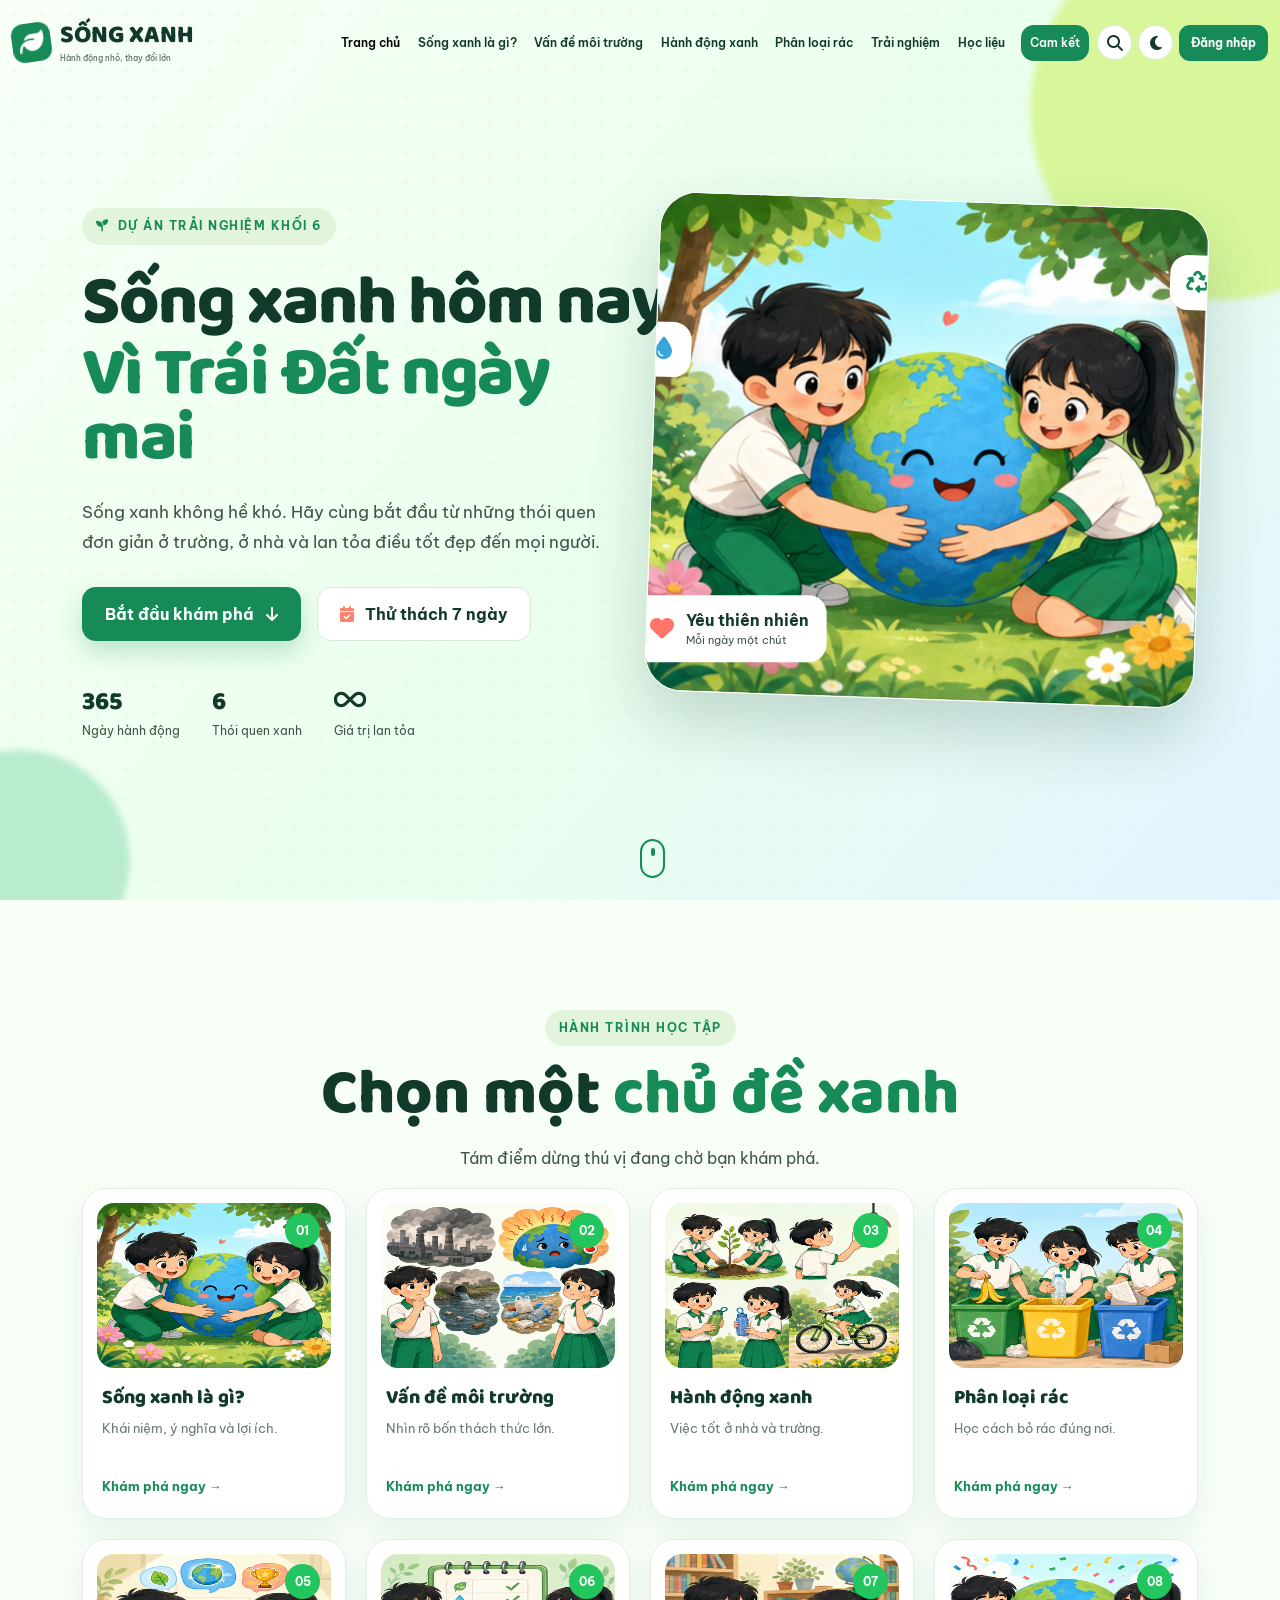
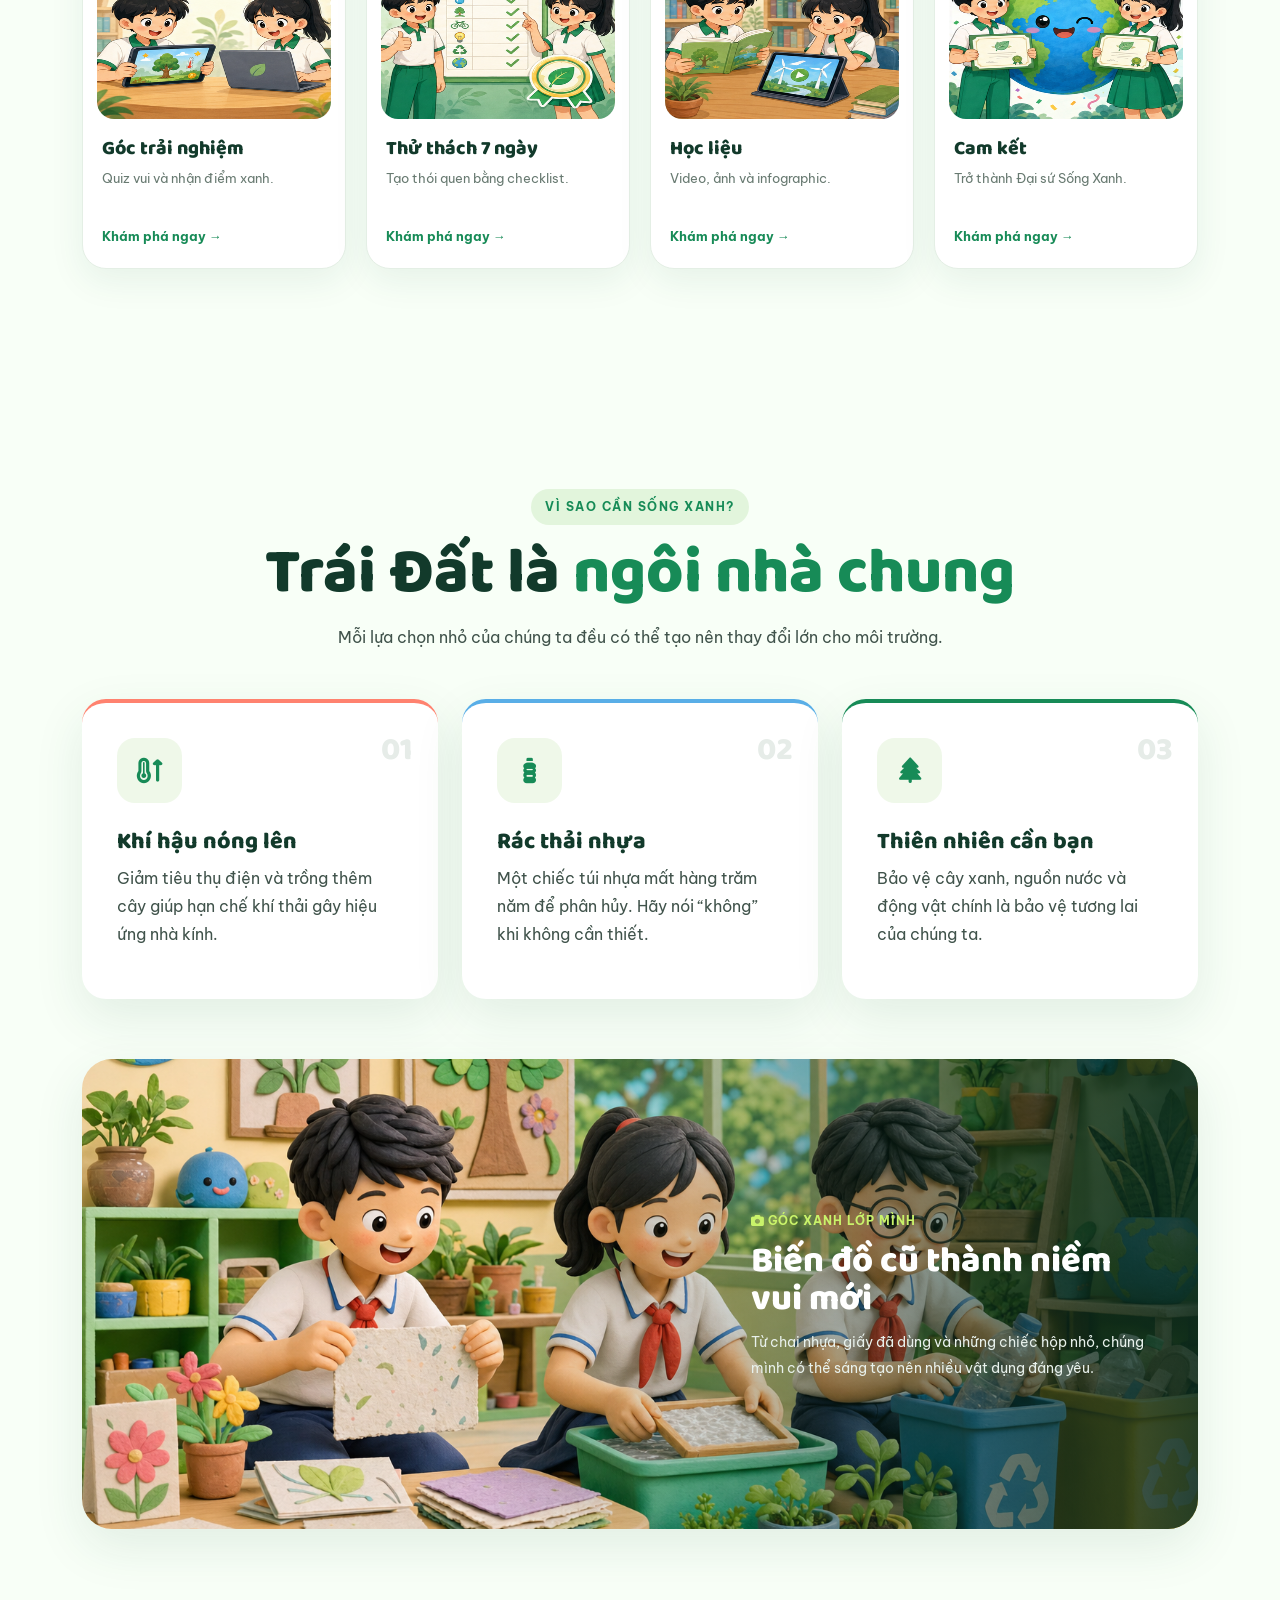
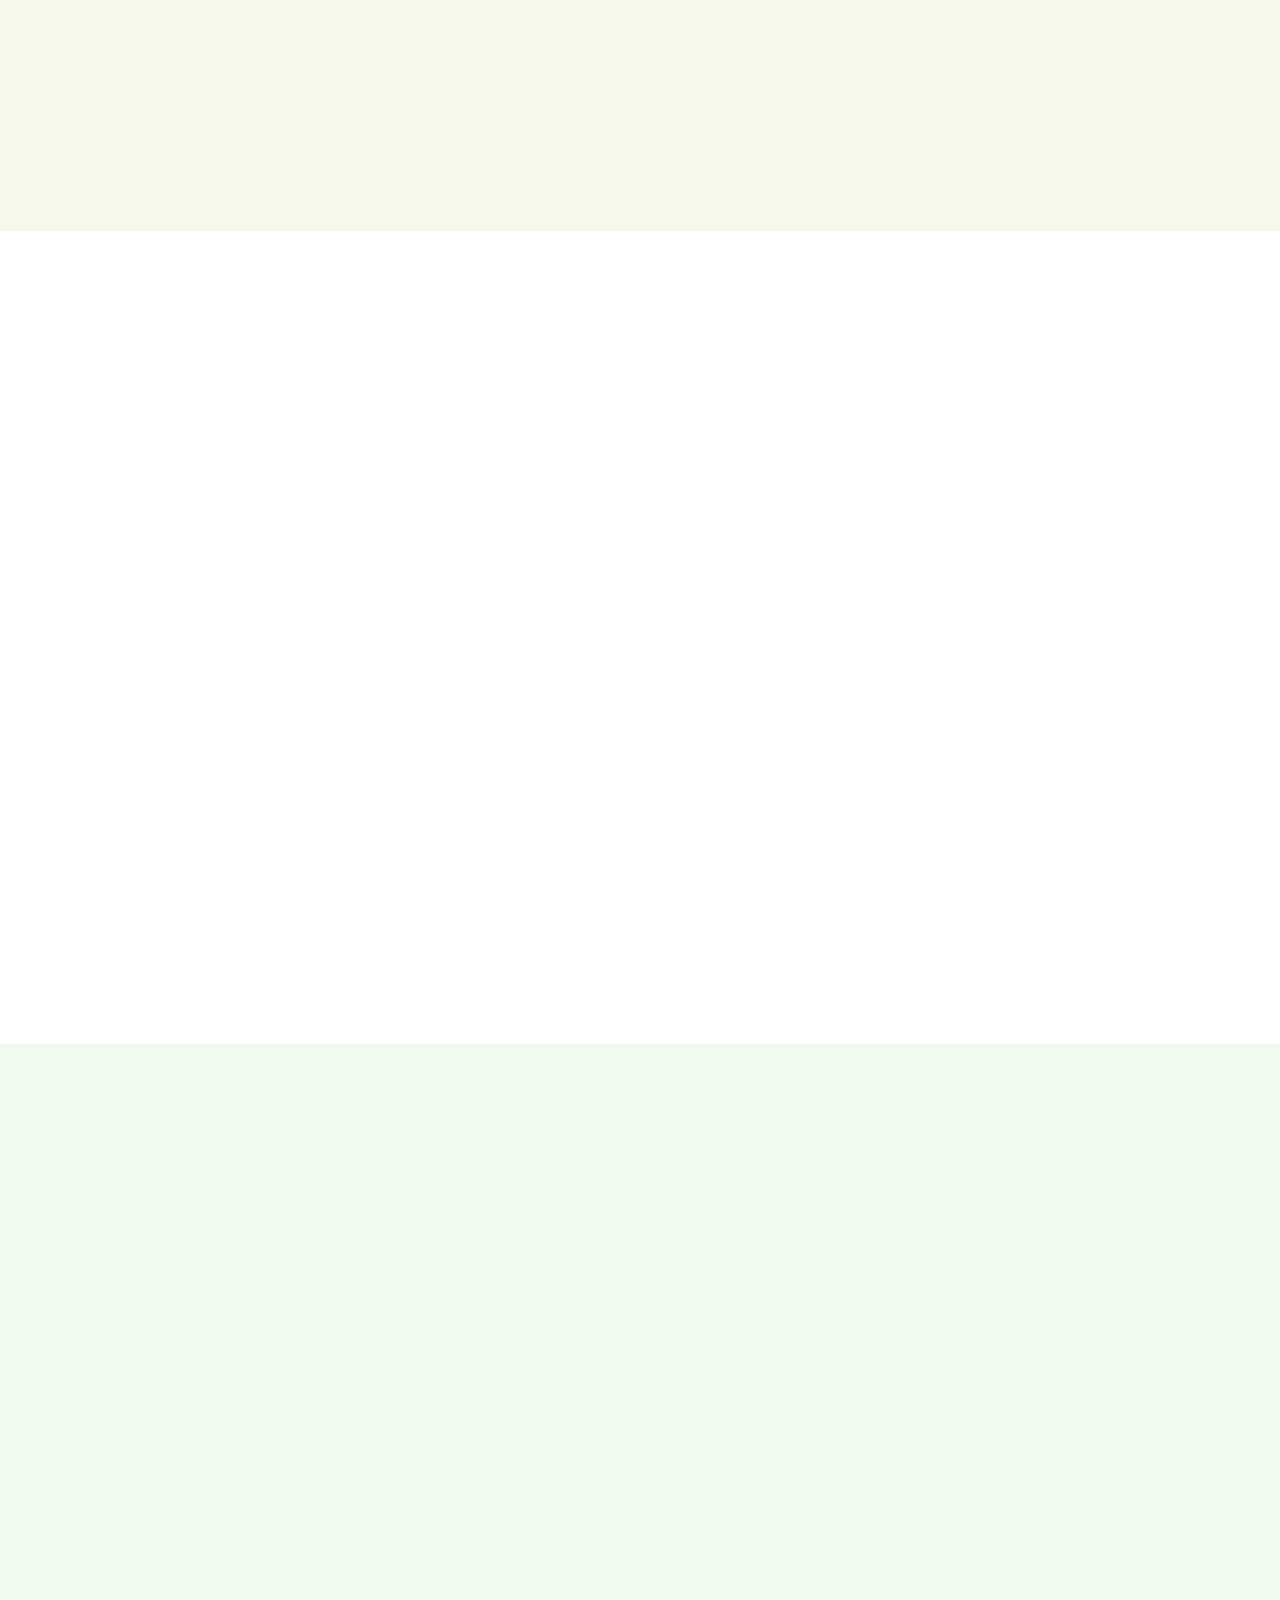
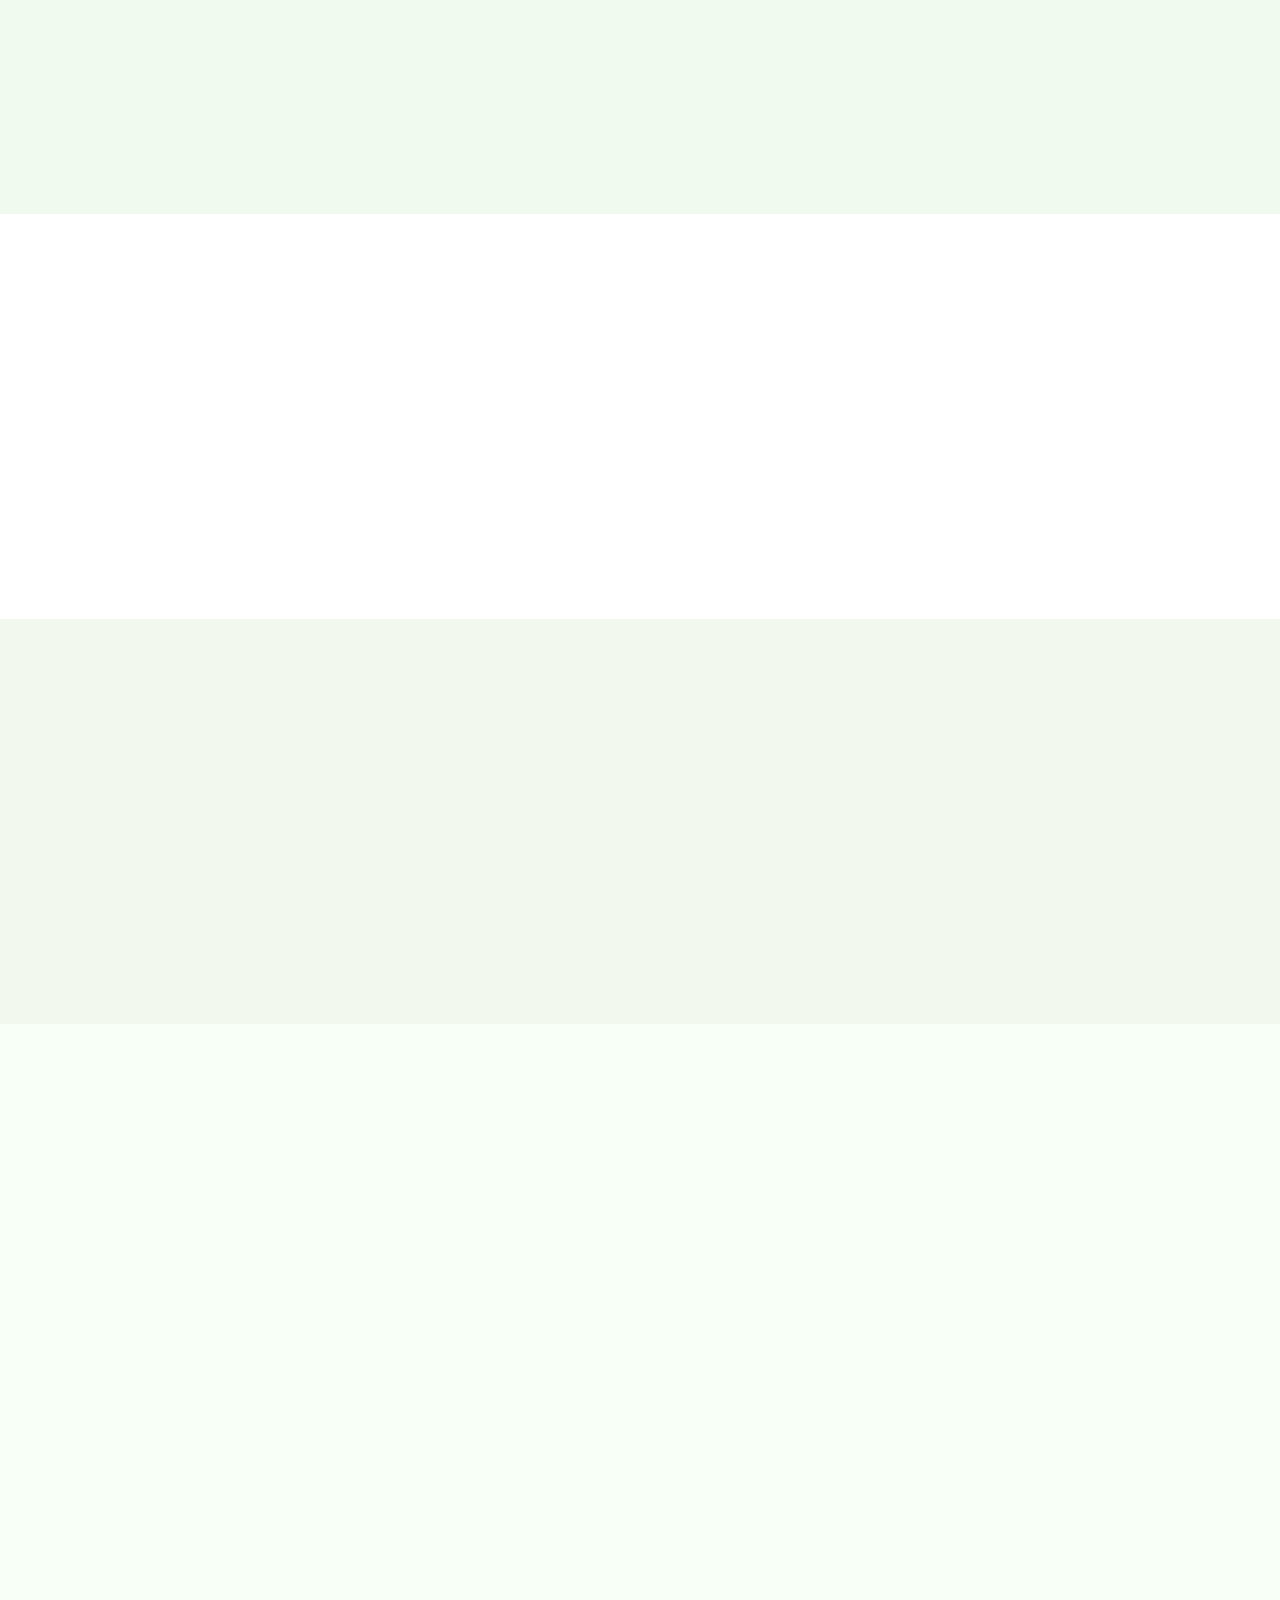
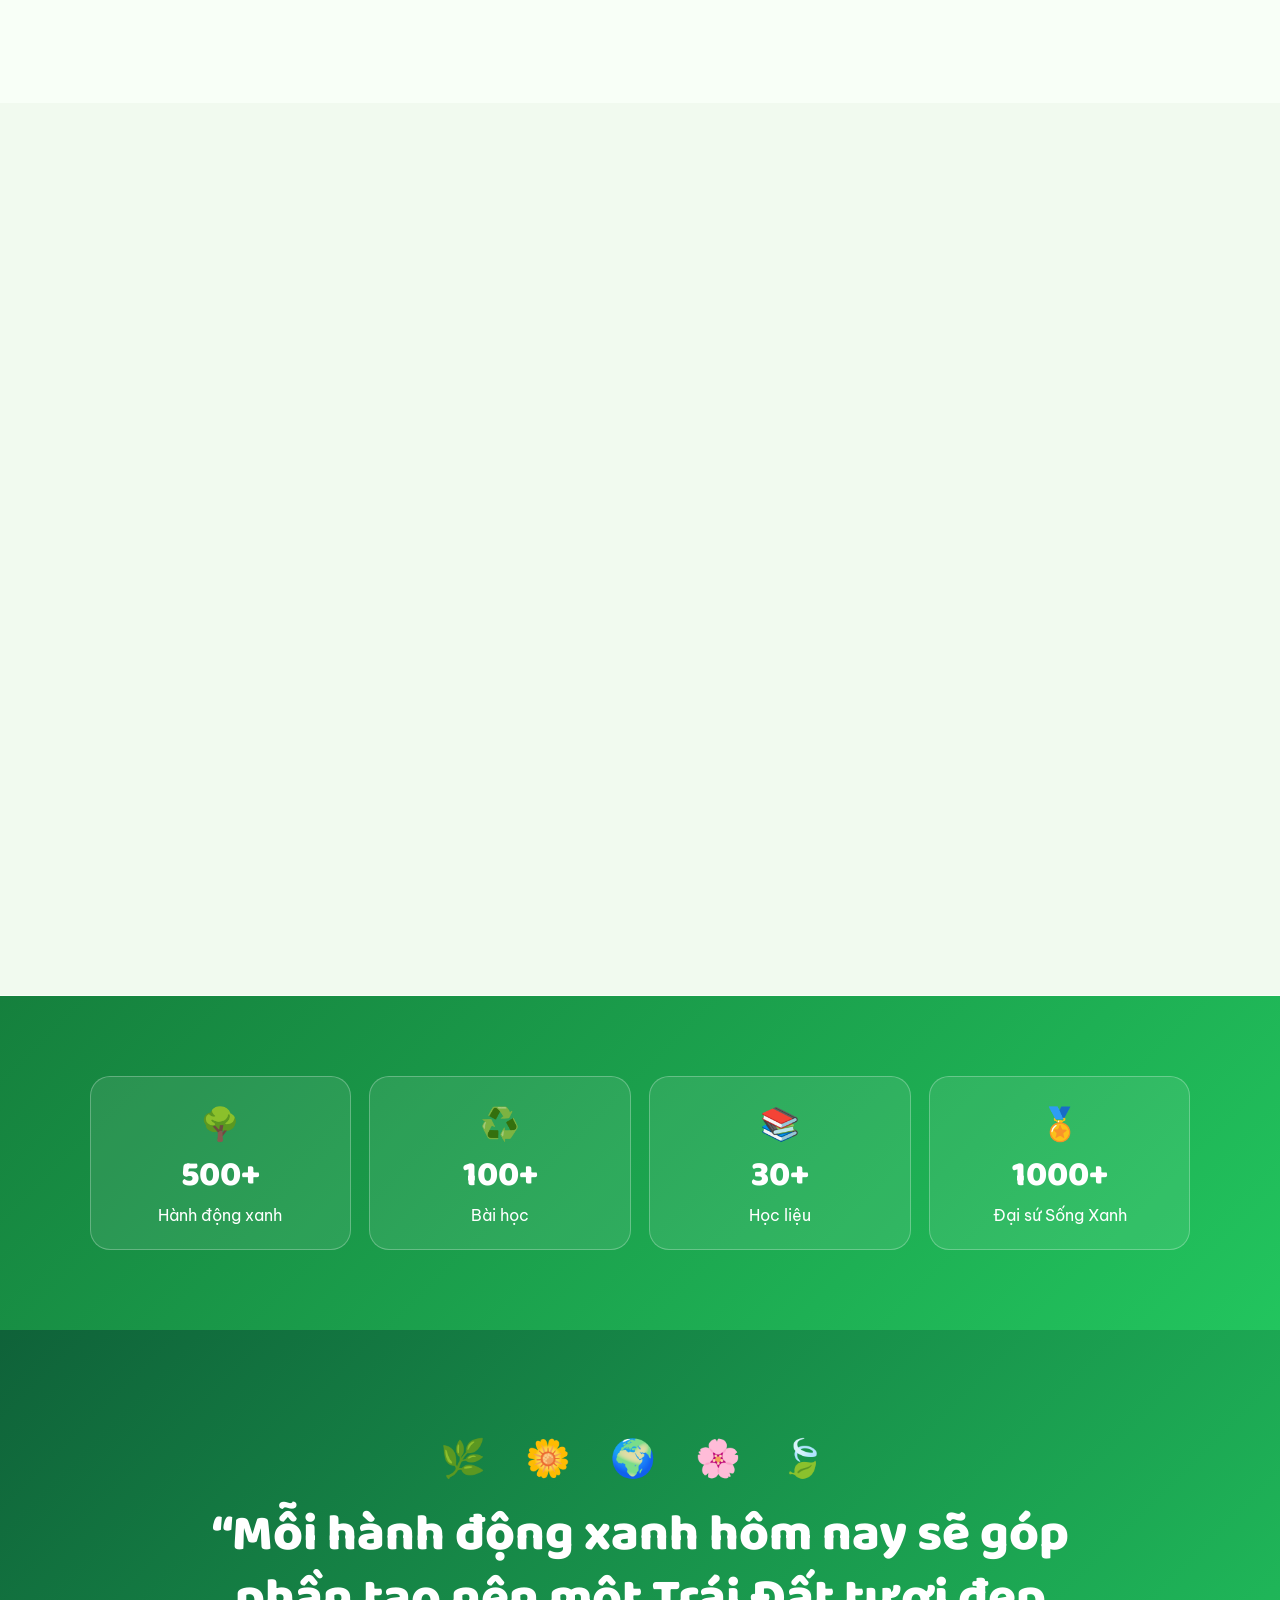
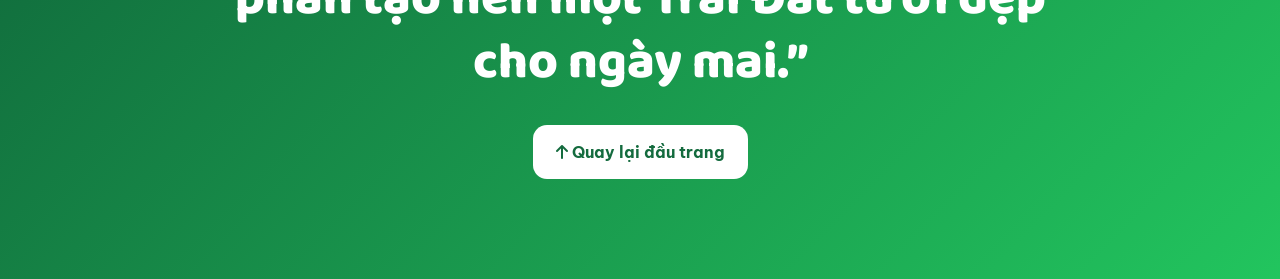
==== index.html @ 07d44e0f "suộc 1" ====
<!doctype html>
<html lang="vi">
<head>
  <meta charset="UTF-8">
  <meta name="viewport" content="width=device-width, initial-scale=1.0">
  <meta name="theme-color" content="#178b57">
  <meta name="description" content="Dự án Sống Xanh Khối 6 - Cùng nhau xây dựng những thói quen nhỏ vì một hành tinh xanh.">
  <title>Sống Xanh – Hành động nhỏ, thay đổi lớn</title>
  <link rel="canonical" href="https://songxanh.alominh.homes/">
  <meta property="og:locale" content="vi_VN">
  <meta property="og:type" content="website">
  <meta property="og:site_name" content="Sống Xanh Khối 6">
  <meta property="og:url" content="https://songxanh.alominh.homes/">
  <meta property="og:title" content="Sống Xanh Khối 6">
  <meta property="og:description" content="Việc nhỏ hôm nay, Trái Đất xanh ngày mai! Cùng xây dựng những thói quen sống xanh mỗi ngày.">
  <meta property="og:image" content="https://songxanh.alominh.homes/assets/images/og-song-xanh-khoi-6.jpg">
  <meta property="og:image:secure_url" content="https://songxanh.alominh.homes/assets/images/og-song-xanh-khoi-6.jpg">
  <meta property="og:image:type" content="image/jpeg">
  <meta property="og:image:width" content="1200">
  <meta property="og:image:height" content="630">
  <meta property="og:image:alt" content="Sống Xanh Khối 6 - Việc nhỏ hôm nay, Trái Đất xanh ngày mai">
  <meta name="twitter:card" content="summary_large_image">
  <meta name="twitter:title" content="Sống Xanh Khối 6">
  <meta name="twitter:description" content="Việc nhỏ hôm nay, Trái Đất xanh ngày mai!">
  <meta name="twitter:image" content="https://songxanh.alominh.homes/assets/images/ og-song-xanh-khoi-6.jpg">
  <link rel="manifest" href="manifest.webmanifest">
  <link rel="preload" href="assets/images/hero-song-xanh.png" as="image" fetchpriority="high">
  <link rel="preconnect" href="https://fonts.googleapis.com">
  <link rel="preconnect" href="https://fonts.gstatic.com" crossorigin>
  <link href="https://fonts.googleapis.com/css2?family=Baloo+2:wght@500;600;700;800&family=Be+Vietnam+Pro:wght@400;500;600;700&display=swap" rel="stylesheet">
  <link href="https://cdn.jsdelivr.net/npm/bootstrap@5.3.7/dist/css/bootstrap.min.css" rel="stylesheet">
  <link rel="stylesheet" href="https://cdnjs.cloudflare.com/ajax/libs/font-awesome/6.7.2/css/all.min.css">
  <link rel="stylesheet" href="style.css">
</head>
<body>
  <div class="page-progress" id="pageProgress" aria-hidden="true"></div>
  <nav class="navbar navbar-expand-lg fixed-top" id="mainNav">
    <div class="container">
      <a class="navbar-brand" href="#trang-chu"><span class="brand-icon"><i class="fa-solid fa-leaf"></i></span><span>SỐNG XANH<small>Hành động nhỏ, thay đổi lớn</small></span></a>
      <button class="navbar-toggler border-0" type="button" data-bs-toggle="collapse" data-bs-target="#navbarMenu" aria-label="Mở trình đơn">
        <span class="navbar-toggler-icon"></span>
      </button>
      <div class="collapse navbar-collapse" id="navbarMenu">
        <ul class="navbar-nav ms-auto align-items-lg-center gap-lg-2">
          <li class="nav-item"><a class="nav-link" href="#trang-chu">Trang chủ</a></li>
          <li class="nav-item"><a class="nav-link" href="#gioi-thieu">Sống xanh là gì?</a></li>
          <li class="nav-item"><a class="nav-link" href="#van-de">Vấn đề môi trường</a></li>
          <li class="nav-item"><a class="nav-link" href="#hanh-dong">Hành động xanh</a></li>
          <li class="nav-item"><a class="nav-link" href="#phan-loai">Phân loại rác</a></li>
          <li class="nav-item"><a class="nav-link" href="#trai-nghiem">Trải nghiệm</a></li>
          <li class="nav-item"><a class="nav-link" href="#hoc-lieu">Học liệu</a></li>
          <li class="nav-item"><a class="nav-link nav-cta" href="#cam-ket">Cam kết</a></li>
        </ul>
        <div class="nav-tools"><button id="searchToggle" aria-label="Tìm kiếm"><i class="fa-solid fa-magnifying-glass"></i></button><button id="themeToggle" aria-label="Đổi chế độ sáng tối"><i class="fa-solid fa-moon"></i></button><a href="#cam-ket">Đăng nhập</a></div>
      </div>
    </div>
  </nav>

  <main>
    <section class="hero" id="trang-chu">
      <div class="hero-blob blob-one"></div><div class="hero-blob blob-two"></div>
      <div class="container position-relative">
        <div class="row align-items-center min-vh-100 py-5">
          <div class="col-lg-6 pt-5 reveal">
            <span class="eyebrow"><i class="fa-solid fa-seedling"></i> Dự án trải nghiệm Khối 6</span>
            <h1><span class="hero-title-line">Sống xanh hôm nay,</span><br><span>Vì Trái Đất ngày mai</span></h1>
            <p class="hero-text">Sống xanh không hề khó. Hãy cùng bắt đầu từ những thói quen đơn giản ở trường, ở nhà và lan tỏa điều tốt đẹp đến mọi người.</p>
            <div class="d-flex flex-wrap gap-3">
              <a href="#kham-pha" class="btn btn-green ripple">Bắt đầu khám phá <i class="fa-solid fa-arrow-down ms-2"></i></a>
              <a href="#thu-thach" class="btn btn-video ripple"><i class="fa-solid fa-calendar-check"></i> Thử thách 7 ngày</a>
            </div>
            <div class="hero-stats">
              <div><b class="counter" data-target="365">0</b><span>Ngày hành động</span></div>
              <div><b class="counter" data-target="6">0</b><span>Thói quen xanh</span></div>
              <div><b><i class="fa-solid fa-infinity"></i></b><span>Giá trị lan tỏa</span></div>
            </div>
          </div>
          <div class="col-lg-6 mt-5 mt-lg-0 reveal delay-1">
            <div class="earth-card hero-photo-card">
              <div class="sprite-illustration scene-1" role="img" aria-label="Hai học sinh ôm Trái Đất giữa thiên nhiên xanh"></div>
              <span class="floating-badge badge-recycle"><i class="fa-solid fa-recycle"></i></span>
              <span class="floating-badge badge-water"><i class="fa-solid fa-droplet"></i></span>
              <div class="mini-note"><i class="fa-solid fa-heart"></i><div><b>Yêu thiên nhiên</b><small>Mỗi ngày một chút</small></div></div>
            </div>
          </div>
        </div>
      </div>
      <a href="#gioi-thieu" class="scroll-hint" aria-label="Cuộn xuống"><span></span></a>
    </section>

    <section class="section quick-nav" id="kham-pha"><div class="container"><div class="section-heading text-center reveal"><span class="eyebrow">Hành trình học tập</span><h2>Chọn một <span>chủ đề xanh</span></h2><p>Tám điểm dừng thú vị đang chờ bạn khám phá.</p></div><div class="quick-grid">
      <a class="quick-card reveal" href="#gioi-thieu"><b>01</b><div class="sprite-mini scene-1"></div><h3>Sống xanh là gì?</h3><p>Khái niệm, ý nghĩa và lợi ích.</p><span>Khám phá ngay →</span></a>
      <a class="quick-card reveal" href="#van-de"><b>02</b><div class="sprite-mini scene-2"></div><h3>Vấn đề môi trường</h3><p>Nhìn rõ bốn thách thức lớn.</p><span>Khám phá ngay →</span></a>
      <a class="quick-card reveal" href="#hanh-dong"><b>03</b><div class="sprite-mini scene-3"></div><h3>Hành động xanh</h3><p>Việc tốt ở nhà và trường.</p><span>Khám phá ngay →</span></a>
      <a class="quick-card reveal" href="#phan-loai"><b>04</b><div class="sprite-mini scene-4"></div><h3>Phân loại rác</h3><p>Học cách bỏ rác đúng nơi.</p><span>Khám phá ngay →</span></a>
      <a class="quick-card reveal" href="#trai-nghiem"><b>05</b><div class="sprite-mini scene-5"></div><h3>Góc trải nghiệm</h3><p>Quiz vui và nhận điểm xanh.</p><span>Khám phá ngay →</span></a>
      <a class="quick-card reveal" href="#thu-thach"><b>06</b><div class="sprite-mini scene-6"></div><h3>Thử thách 7 ngày</h3><p>Tạo thói quen bằng checklist.</p><span>Khám phá ngay →</span></a>
      <a class="quick-card reveal" href="#hoc-lieu"><b>07</b><div class="sprite-mini scene-7"></div><h3>Học liệu</h3><p>Video, ảnh và infographic.</p><span>Khám phá ngay →</span></a>
      <a class="quick-card reveal" href="#cam-ket"><b>08</b><div class="sprite-mini scene-8"></div><h3>Cam kết</h3><p>Trở thành Đại sứ Sống Xanh.</p><span>Khám phá ngay →</span></a>
    </div></div></section>

    <section class="section intro" id="gioi-thieu">
      <div class="container">
        <div class="section-heading text-center reveal">
          <span class="eyebrow">Vì sao cần sống xanh?</span>
          <h2>Trái Đất là <span>ngôi nhà chung</span></h2>
          <p>Mỗi lựa chọn nhỏ của chúng ta đều có thể tạo nên thay đổi lớn cho môi trường.</p>
        </div>
        <div class="row g-4 mt-4">
          <div class="col-md-4 reveal"><article class="info-card coral"><div class="card-icon"><i class="fa-solid fa-temperature-arrow-up"></i></div><span>01</span><h3>Khí hậu nóng lên</h3><p>Giảm tiêu thụ điện và trồng thêm cây giúp hạn chế khí thải gây hiệu ứng nhà kính.</p></article></div>
          <div class="col-md-4 reveal delay-1"><article class="info-card blue"><div class="card-icon"><i class="fa-solid fa-bottle-water"></i></div><span>02</span><h3>Rác thải nhựa</h3><p>Một chiếc túi nhựa mất hàng trăm năm để phân hủy. Hãy nói “không” khi không cần thiết.</p></article></div>
          <div class="col-md-4 reveal delay-2"><article class="info-card green"><div class="card-icon"><i class="fa-solid fa-tree"></i></div><span>03</span><h3>Thiên nhiên cần bạn</h3><p>Bảo vệ cây xanh, nguồn nước và động vật chính là bảo vệ tương lai của chúng ta.</p></article></div>
        </div>
        <div class="story-banner reveal">
          <img src="assets/images/lop-hoc-tai-che.png" alt="Học sinh làm đồ thủ công tái chế và chăm sóc cây trong lớp học" width="1536" height="1024" loading="lazy" decoding="async">
          <div class="story-caption"><span><i class="fa-solid fa-camera"></i> Góc xanh lớp mình</span><h3>Biến đồ cũ thành niềm vui mới</h3><p>Từ chai nhựa, giấy đã dùng và những chiếc hộp nhỏ, chúng mình có thể sáng tạo nên nhiều vật dụng đáng yêu.</p></div>
        </div>
      </div>
    </section>

    <section class="section environment" id="van-de"><div class="container"><div class="learning-split"><div class="sprite-illustration scene-2 reveal" role="img" aria-label="Minh họa các vấn đề môi trường"></div><div class="reveal"><span class="eyebrow">Bài học 02</span><h2>Trái Đất đang cần <span>chúng mình</span></h2><div class="issue-list"><article><i>🏭</i><div><b>Ô nhiễm không khí</b><p>Khói xe và nhà máy gây bệnh hô hấp. Đi xe đạp, trồng cây là giải pháp gần gũi.</p></div></article><article><i>🌊</i><div><b>Ô nhiễm nguồn nước</b><p>Nước thải và rác làm hại sinh vật. Không xả rác và tiết kiệm nước mỗi ngày.</p></div></article><article><i>🧴</i><div><b>Rác thải nhựa</b><p>Đồ dùng một lần tồn tại rất lâu. Hãy tái sử dụng và phân loại đúng.</p></div></article><article><i>🌡️</i><div><b>Biến đổi khí hậu</b><p>Tiết kiệm năng lượng giúp giảm khí nhà kính và thời tiết cực đoan.</p></div></article></div></div></div></div></section>

    <section class="section actions" id="hanh-dong">
      <div class="container">
        <div class="row align-items-end mb-5">
          <div class="col-lg-7 section-heading reveal"><span class="eyebrow">Bắt đầu thật đơn giản</span><h2>6 hành động <span>xanh mỗi ngày</span></h2></div>
          <div class="col-lg-5 reveal"><p class="mb-0">Không cần làm điều gì quá lớn lao. Chỉ cần chúng mình kiên trì mỗi ngày!</p></div>
        </div>
        <div class="action-grid">
          <article class="action-card reveal"><span class="action-no">01</span><div class="action-icon yellow"><i class="fa-solid fa-lightbulb"></i></div><h3>Tiết kiệm điện</h3><p>Tắt đèn, quạt và thiết bị điện khi ra khỏi phòng.</p><small><i class="fa-solid fa-bolt"></i> Dễ thực hiện</small></article>
          <article class="action-card reveal delay-1"><span class="action-no">02</span><div class="action-icon blue"><i class="fa-solid fa-faucet-drip"></i></div><h3>Tiết kiệm nước</h3><p>Khóa vòi nước khi đánh răng và báo ngay khi thấy rò rỉ.</p><small><i class="fa-solid fa-droplet"></i> Cực kỳ cần thiết</small></article>
          <article class="action-card reveal delay-2"><span class="action-no">03</span><div class="action-icon green"><i class="fa-solid fa-bicycle"></i></div><h3>Đi lại xanh</h3><p>Đi bộ, xe đạp hoặc xe buýt khi quãng đường phù hợp.</p><small><i class="fa-solid fa-heart-pulse"></i> Tốt cho sức khỏe</small></article>
          <article class="action-card reveal"><span class="action-no">04</span><div class="action-icon purple"><i class="fa-solid fa-bag-shopping"></i></div><h3>Túi dùng nhiều lần</h3><p>Mang túi vải và bình nước cá nhân khi ra ngoài.</p><small><i class="fa-solid fa-ban"></i> Giảm nhựa dùng một lần</small></article>
          <article class="action-card reveal delay-1"><span class="action-no">05</span><div class="action-icon coral"><i class="fa-solid fa-apple-whole"></i></div><h3>Không lãng phí</h3><p>Lấy vừa đủ thức ăn và ưu tiên thực phẩm địa phương.</p><small><i class="fa-solid fa-bowl-food"></i> Ăn đủ, sống khỏe</small></article>
          <article class="action-card reveal delay-2"><span class="action-no">06</span><div class="action-icon lime"><i class="fa-solid fa-seedling"></i></div><h3>Chăm sóc cây</h3><p>Trồng một chậu cây nhỏ và chăm sóc cây mỗi ngày.</p><small><i class="fa-solid fa-leaf"></i> Thêm mảng xanh</small></article>
        </div>
      </div>
    </section>

    <section class="section waste" id="phan-loai">
      <div class="container">
        <div class="section-heading text-center reveal"><span class="eyebrow">Học mà chơi</span><h2>Bạn đã biết <span>phân loại rác?</span></h2><p>Nhấn vào từng thùng để khám phá loại rác phù hợp nhé!</p></div>
        <div class="bins row g-4 justify-content-center mt-4">
          <div class="col-6 col-lg-3 reveal"><button class="bin-card" data-bin="organic"><i class="fa-solid fa-trash-can bin brown"></i><b>Rác hữu cơ</b><span>Thức ăn, lá cây...</span></button></div>
          <div class="col-6 col-lg-3 reveal delay-1"><button class="bin-card" data-bin="recycle"><i class="fa-solid fa-trash-can bin green"></i><b>Rác tái chế</b><span>Giấy, nhựa, kim loại...</span></button></div>
          <div class="col-6 col-lg-3 reveal delay-2"><button class="bin-card" data-bin="other"><i class="fa-solid fa-trash-can bin dark"></i><b>Rác còn lại</b><span>Gốm vỡ, giấy bẩn...</span></button></div>
          <div class="col-6 col-lg-3 reveal delay-3"><button class="bin-card" data-bin="hazard"><i class="fa-solid fa-trash-can bin red"></i><b>Rác nguy hại</b><span>Pin, bóng đèn...</span></button></div>
        </div>
        <div class="waste-tray reveal" id="wasteTray" aria-label="Trò chơi kéo thả phân loại rác"></div><div class="bin-result reveal" id="binResult" aria-live="polite"><i class="fa-solid fa-circle-info"></i><span>Chọn một thùng rác để xem hướng dẫn phân loại.</span></div>
      </div>
    </section>

    <section class="section experience" id="trai-nghiem"><div class="container"><div class="learning-split reverse"><div class="sprite-illustration scene-5 reveal"></div><div class="reveal"><span class="eyebrow">Học mà chơi</span><h2>Bạn sống xanh <span>đến đâu?</span></h2><div class="eco-quiz" id="ecoQuiz"><p id="quizQuestion">Nhấn “Bắt đầu” để thử sức với 4 câu hỏi xanh.</p><div id="quizAnswers" class="quiz-answers"></div><button class="btn btn-green ripple" id="quizStart">Bắt đầu quiz</button><b id="quizScore" aria-live="polite"></b></div></div></div></div></section>

    <section class="section challenge" id="thu-thach">
      <div class="container">
        <div class="challenge-box reveal" id="challengeBox">
          <div class="row align-items-center g-4">
            <div class="col-lg-4"><span class="eyebrow light">Thử thách dành cho bạn</span><h2>7 ngày sống xanh</h2><p>Hoàn thành một hành động mỗi ngày. Đánh dấu và cùng bạn bè tạo nên một tuần thật ý nghĩa!</p><div class="progress-wrap"><div class="d-flex justify-content-between"><span>Tiến độ của bạn</span><b id="progressText">0/7 ngày</b></div><div class="progress"><div class="progress-bar" id="challengeProgress"></div></div></div></div>
            <div class="col-lg-4"><div class="challenge-photo"><img src="assets/images/thu-thach-xanh.png" alt="Hai học sinh hoàn thành thử thách sống xanh" width="1024" height="1536" loading="lazy" decoding="async"><span><i class="fa-solid fa-medal"></i> Cùng nhau hoàn thành!</span></div></div>
            <div class="col-lg-4"><div class="check-list" id="checkList"></div><button class="reset-btn" id="resetChallenge"><i class="fa-solid fa-rotate-left"></i> Làm lại thử thách</button></div>
          </div>
        </div>
      </div>
    </section>

    <section class="section resources" id="hoc-lieu"><div class="container"><div class="section-heading text-center reveal"><span class="eyebrow">Kho khám phá</span><h2>Học liệu <span>Sống Xanh</span></h2><p>Những tài liệu trực quan để tiếp tục học và chia sẻ cùng bạn bè.</p></div><div class="resource-grid"><article class="resource-card reveal"><i class="fa-solid fa-circle-play"></i><h3>Video</h3><p>Khám phá vòng đời của rác và năng lượng xanh.</p><button class="resource-open">Mở xem</button></article><article class="resource-card reveal"><i class="fa-solid fa-images"></i><h3>Hình ảnh</h3><p>Bộ ảnh hành động xanh dễ nhớ, dễ thực hiện.</p><button class="resource-open">Mở xem</button></article><article class="resource-card reveal"><i class="fa-solid fa-chart-simple"></i><h3>Infographic</h3><p>Ba bước phân loại rác đúng cách tại trường.</p><button class="resource-open">Tải xuống</button></article></div></div></section>

    <section class="section pledge" id="cam-ket"><div class="container"><div class="section-heading text-center reveal"><span class="eyebrow">Bài học 08</span><h2>Trở thành <span>Đại sứ Sống Xanh</span></h2></div><div class="pledge-grid"><form class="pledge-form reveal" id="pledgeForm"><label>Họ và tên<input name="name" required maxlength="60"></label><label>Lớp<input name="class" required maxlength="20"></label><label>Trường<input name="school" required maxlength="80"></label><label>Nội dung cam kết<textarea name="pledge" required rows="4" placeholder="Em sẽ..."></textarea></label><button class="btn btn-green ripple">Gửi cam kết</button></form><div class="certificate-preview reveal" id="certificate"><div class="sprite-mini scene-8"></div><small>GIẤY CHỨNG NHẬN</small><h3>ĐẠI SỨ SỐNG XANH</h3><p>Trao tặng cho</p><b id="certificateName">Tên của bạn</b><p id="certificateMeta">Lớp · Trường</p><span>🌿 Cùng hành động vì Trái Đất 🌿</span></div></div><p class="pledge-success" id="pledgeSuccess" aria-live="polite"></p></div></section>

    <section class="green-stats"><div><i>🌳</i><b class="counter" data-target="500">0</b><span>Hành động xanh</span></div><div><i>♻️</i><b class="counter" data-target="100">0</b><span>Bài học</span></div><div><i>📚</i><b class="counter" data-target="30">0</b><span>Học liệu</span></div><div><i>🏅</i><b class="counter" data-target="1000">0</b><span>Đại sứ Sống Xanh</span></div></section>

    <div class="celebration" id="celebration" role="dialog" aria-modal="true" aria-labelledby="celebrationTitle" hidden>
      <canvas id="confettiCanvas" aria-hidden="true"></canvas>
      <div class="celebration-card">
        <button class="celebration-close" id="closeCelebration" aria-label="Đóng lời chúc"><i class="fa-solid fa-xmark"></i></button>
        <div class="achievement-ring"><i class="fa-solid fa-trophy"></i><span><i class="fa-solid fa-leaf"></i></span></div>
        <span class="celebration-kicker">Thử thách hoàn thành</span>
        <h2 id="celebrationTitle">Tuyệt vời quá!</h2>
        <p>Bạn đã hoàn thành đủ <b>7 ngày sống xanh</b>. Bảy hành động nhỏ hôm nay đang góp phần tạo nên một Trái Đất xanh hơn!</p>
        <div class="celebration-stats"><div><b>7/7</b><span>Ngày hoàn thành</span></div><div><b>100%</b><span>Tiến độ</span></div><div><b><i class="fa-solid fa-seedling"></i></b><span>Chiến binh xanh</span></div></div>
        <button class="btn btn-green" id="acceptAchievement"><i class="fa-solid fa-medal me-2"></i> Nhận huy hiệu xanh</button>
      </div>
    </div>

    <section class="closing-banner"><div class="closing-decor">🌿 🌼 🌍 🌸 🍃</div><h2>“Mỗi hành động xanh hôm nay sẽ góp phần tạo nên một Trái Đất tươi đẹp cho ngày mai.”</h2><a class="btn closing-btn ripple" href="#trang-chu"><i class="fa-solid fa-arrow-up"></i> Quay lại đầu trang</a></section>
  </main>

  <button id="backToTop" aria-label="Lên đầu trang"><i class="fa-solid fa-arrow-up"></i></button>
  <div class="modal fade" id="messageModal" tabindex="-1" aria-labelledby="messageModalTitle" aria-hidden="true"><div class="modal-dialog modal-dialog-centered"><div class="modal-content"><button type="button" class="btn-close" id="closeMessageModal" aria-label="Đóng"></button><div class="modal-body text-center p-5"><div class="modal-leaf"><i class="fa-solid fa-leaf"></i></div><h2 id="messageModalTitle">Một màu xanh, triệu hy vọng!</h2><p>Hãy bắt đầu bằng một việc nhỏ ngay hôm nay. Khi hàng triệu việc nhỏ cùng xảy ra, Trái Đất sẽ thay đổi.</p><button type="button" id="startChallengeButton" class="btn btn-green">Nhận thử thách</button></div></div></div></div>
  <script src="https://cdn.jsdelivr.net/npm/bootstrap@5.3.7/dist/js/bootstrap.bundle.min.js"></script>
  <script src="script.js"></script>
</body>
</html>
---- style.css ----
:root{--green:#178b57;--dark:#123a2b;--lime:#c9f36a;--cream:#f7f8ec;--text:#40534b;--white:#fff;--shadow:0 18px 50px rgba(25,87,60,.1)}
*{box-sizing:border-box}html{scroll-behavior:smooth;scroll-padding-top:80px}body{font-family:'Be Vietnam Pro',sans-serif;color:var(--text);overflow-x:hidden;background:#fff}h1,h2,h3,h4,.navbar-brand{font-family:'Baloo 2',sans-serif;color:var(--dark);font-weight:800}p{line-height:1.75}a{text-decoration:none}.section{padding:110px 0}.navbar{padding:18px 0;transition:.35s}.navbar.scrolled{padding:10px 0;background:rgba(255,255,255,.94);box-shadow:0 8px 35px rgba(18,58,43,.08);backdrop-filter:blur(14px)}.navbar-brand{font-size:1.55rem}.brand-icon{display:inline-grid;place-items:center;width:39px;height:39px;border-radius:12px;color:#fff;background:var(--green);transform:rotate(-8deg)}.navbar-brand b{color:var(--green)}.nav-link{font-weight:600;color:var(--dark);padding:.65rem .85rem!important}.nav-link:hover,.nav-link.active{color:var(--green)}.nav-cta{color:#fff!important;background:var(--green);border-radius:13px;padding:.75rem 1.1rem!important;margin-left:8px}.hero{min-height:100vh;position:relative;overflow:hidden;background:linear-gradient(130deg,#fbfdf2 0%,#edfae9 55%,#e1f8e9 100%)}.hero:before{content:"";position:absolute;inset:0;background-image:radial-gradient(#6dbb85 1px,transparent 1px);background-size:28px 28px;opacity:.13}.hero-blob{position:absolute;border-radius:50%;filter:blur(3px)}.blob-one{width:380px;height:380px;background:#d8f79b;right:-130px;top:-80px}.blob-two{width:220px;height:220px;background:#b9ecce;left:-90px;bottom:-70px}.eyebrow{display:inline-flex;align-items:center;gap:8px;text-transform:uppercase;letter-spacing:1.5px;font-size:.76rem;font-weight:700;color:var(--green);background:#e2f5dc;padding:9px 14px;border-radius:50px}.hero h1{font-size:clamp(3.2rem,6vw,5.7rem);line-height:.92;letter-spacing:-2px;margin:25px 0}.hero h1 span,.section-heading h2 span{color:var(--green)}.hero-text{font-size:1.08rem;max-width:600px;margin-bottom:30px}.btn{font-weight:700;border-radius:14px;padding:14px 22px;transition:.3s}.btn-green{background:var(--green);color:#fff;box-shadow:0 10px 25px rgba(23,139,87,.25)}.btn-green:hover{background:#0f7547;color:#fff;transform:translateY(-3px)}.btn-video{color:var(--dark);background:#fff;border:1px solid #dce7dc}.btn-video i{color:#ff826f;margin-right:7px}.hero-stats{display:flex;gap:32px;margin-top:40px}.hero-stats div{display:flex;flex-direction:column}.hero-stats b{font:800 1.6rem 'Baloo 2';color:var(--dark)}.hero-stats span{font-size:.72rem}.earth-card{position:relative;width:min(500px,90vw);height:500px;margin:auto;background:rgba(255,255,255,.48);border:1px solid rgba(255,255,255,.7);border-radius:45% 55% 55% 45%;box-shadow:var(--shadow);display:grid;place-items:center}.earth{font-size:14rem;color:var(--green);filter:drop-shadow(0 18px 20px rgba(20,100,60,.2));animation:float 5s ease-in-out infinite}.orbit{position:absolute;border:1px dashed rgba(23,139,87,.32);border-radius:50%;animation:spin 15s linear infinite}.orbit-1{width:350px;height:350px}.orbit-2{width:430px;height:430px;animation-direction:reverse;animation-duration:21s}.orbit span{position:absolute;top:-22px;left:50%;width:44px;height:44px;display:grid;place-items:center;border-radius:50%;background:#fff;color:var(--green);box-shadow:0 8px 20px #b6d3c3}.leaf{position:absolute;color:#80ba31;font-size:2rem}.leaf-a{left:15%;top:18%;transform:rotate(-30deg)}.leaf-b{right:12%;bottom:18%;transform:rotate(40deg)}.mini-note{position:absolute;bottom:30px;left:5px;background:#fff;border-radius:18px;padding:13px 18px;box-shadow:var(--shadow);display:flex;align-items:center;gap:12px}.mini-note>i{color:#ff7668;font-size:1.5rem}.mini-note div{display:flex;flex-direction:column}.mini-note b{color:var(--dark)}.mini-note small{font-size:.7rem}.scroll-hint{position:absolute;bottom:22px;left:50%;width:25px;height:39px;border:2px solid var(--green);border-radius:20px}.scroll-hint span{display:block;width:4px;height:8px;border-radius:3px;background:var(--green);margin:7px auto;animation:scroll 1.8s infinite}.section-heading h2{font-size:clamp(2.5rem,5vw,4rem);line-height:1;margin:17px 0}.section-heading>p{max-width:650px;margin-inline:auto}.info-card{height:100%;position:relative;padding:35px;border-radius:24px;background:#fff;box-shadow:var(--shadow);border-top:4px solid}.info-card.coral{border-color:#ff826f}.info-card.blue{border-color:#59aee7}.info-card.green{border-color:var(--green)}.card-icon{width:65px;height:65px;display:grid;place-items:center;border-radius:18px;font-size:1.6rem;background:#eff8e9;color:var(--green);margin-bottom:25px}.info-card>span{position:absolute;right:25px;top:22px;font:800 2rem 'Baloo 2';color:#e6ece8}.info-card h3,.action-card h3{font-size:1.45rem}.actions{background:var(--cream)}.action-grid{display:grid;grid-template-columns:repeat(3,1fr);gap:20px}.action-card{position:relative;background:#fff;border-radius:22px;padding:28px;transition:.35s;border:1px solid #edf0e8}.action-card:hover{transform:translateY(-8px);box-shadow:var(--shadow)}.action-no{position:absolute;right:22px;color:#d9e1db;font:800 1.3rem 'Baloo 2'}.action-icon{width:58px;height:58px;display:grid;place-items:center;border-radius:17px;margin-bottom:20px;font-size:1.4rem}.action-icon.yellow{background:#fff3c9;color:#e9a400}.action-icon.blue{background:#dff3ff;color:#248aca}.action-icon.green{background:#dff4e6;color:var(--green)}.action-icon.purple{background:#eee5ff;color:#8056bd}.action-icon.coral{background:#ffe5e1;color:#e35e4b}.action-icon.lime{background:#ecf8cd;color:#719d19}.action-card small{color:var(--green);font-weight:600}.waste{background:#fff}.bin-card{width:100%;border:0;background:transparent;display:flex;flex-direction:column;align-items:center;gap:10px;padding:20px;border-radius:22px;transition:.3s;color:var(--text)}.bin-card:hover,.bin-card.active{background:#f3f8ef;transform:translateY(-5px)}.bin{font-size:7rem;filter:drop-shadow(0 12px 10px rgba(0,0,0,.13));transition:.3s}.bin-card:hover .bin{transform:rotate(-4deg) scale(1.06)}.bin.brown{color:#9a6a46}.bin.green{color:#38a76c}.bin.dark{color:#50635b}.bin.red{color:#e56058}.bin-card b{color:var(--dark);font-size:1.05rem}.bin-card span{font-size:.78rem}.bin-result{max-width:700px;margin:35px auto 0;padding:18px 25px;border-radius:15px;background:#eff8ec;color:var(--dark);display:flex;gap:12px;align-items:center}.bin-result i{color:var(--green)}.challenge{background:linear-gradient(#fff 50%,#f2f8ed 50%)}.challenge-box{padding:55px;border-radius:30px;background:var(--dark);color:#d9e9e0;box-shadow:0 25px 70px rgba(18,58,43,.2);overflow:hidden;position:relative}.challenge-box:after{content:"";position:absolute;width:300px;height:300px;border:70px solid rgba(201,243,106,.06);border-radius:50%;right:-140px;top:-140px}.eyebrow.light{background:rgba(201,243,106,.14);color:var(--lime)}.challenge-box h2{font-size:3.8rem;color:#fff;margin-top:18px}.progress-wrap{max-width:470px;font-size:.82rem}.progress{height:9px;margin-top:10px;background:#2e5143}.progress-bar{background:var(--lime);width:0;transition:.5s}.check-list{position:relative;z-index:1;display:grid;gap:9px}.check-item{display:flex;align-items:center;gap:12px;background:rgba(255,255,255,.08);padding:11px 14px;border-radius:12px;cursor:pointer;transition:.25s}.check-item:hover{background:rgba(255,255,255,.13)}.check-item input{accent-color:var(--lime);width:17px;height:17px}.check-item.done{text-decoration:line-through;color:#9fbaad}.reset-btn{position:relative;z-index:1;border:0;background:transparent;color:var(--lime);font-size:.8rem;margin-top:15px}.quote-section{padding:100px 0;background:#f2f8ed}.quote-section>div>i{font-size:2rem;color:#84b558}.quote-section blockquote{font:700 clamp(1.8rem,4vw,3.1rem)/1.3 'Baloo 2';color:var(--dark);margin:18px 0}footer{background:#0c2d21;color:#a9c0b6;padding:70px 0 20px}footer p{margin-top:15px}footer h4{color:#fff;font-size:1.1rem}footer a:not(.navbar-brand){display:block;color:#a9c0b6;margin:9px 0}footer a:hover{color:var(--lime)}.socials{display:flex;gap:10px}.socials a{width:40px;height:40px;border-radius:50%;background:#183d30;display:grid!important;place-items:center;margin:0!important}.copyright{border-top:1px solid #24473a;margin-top:45px;padding-top:20px;text-align:center;font-size:.78rem}.copyright i{color:#ff7668}#backToTop{position:fixed;right:22px;bottom:22px;width:46px;height:46px;border:0;border-radius:14px;background:var(--green);color:#fff;box-shadow:0 8px 20px rgba(23,139,87,.3);opacity:0;visibility:hidden;transition:.3s;z-index:20}#backToTop.show{opacity:1;visibility:visible}.modal-content{border:0;border-radius:25px}.modal-content .btn-close{position:absolute;right:18px;top:18px}.modal-leaf{font-size:3rem;color:var(--green)}.reveal{opacity:0;transform:translateY(35px);transition:opacity .8s ease,transform .8s ease}.reveal.visible{opacity:1;transform:none}.delay-1{transition-delay:.12s}.delay-2{transition-delay:.24s}.delay-3{transition-delay:.36s}@keyframes float{50%{transform:translateY(-16px) rotate(2deg)}}@keyframes spin{to{transform:rotate(360deg)}}@keyframes scroll{0%{transform:translateY(0);opacity:1}100%{transform:translateY(14px);opacity:0}}
@media(max-width:991px){.navbar{background:rgba(255,255,255,.96)}.navbar-collapse{padding:15px}.nav-cta{margin:5px 0}.hero{padding-top:70px}.hero .min-vh-100{min-height:auto!important}.earth-card{height:400px}.earth{font-size:11rem}.orbit-1{width:280px;height:280px}.orbit-2{width:350px;height:350px}.action-grid{grid-template-columns:repeat(2,1fr)}.section{padding:85px 0}.challenge-box{padding:40px}.scroll-hint{display:none}}
@media(max-width:575px){.hero h1{font-size:3.1rem}.hero-stats{gap:18px}.earth-card{height:330px}.earth{font-size:9rem}.orbit-1{width:230px;height:230px}.orbit-2{width:290px;height:290px}.mini-note{bottom:10px}.action-grid{grid-template-columns:1fr}.challenge-box{padding:30px 22px}.challenge-box h2{font-size:2.8rem}.bin{font-size:5rem}.section{padding:70px 0}}
@media(prefers-reduced-motion:reduce){*{scroll-behavior:auto!important;animation:none!important;transition:none!important}.reveal{opacity:1;transform:none}}

/* Generated illustration enhancements */
.hero-photo-card{width:min(550px,92vw);height:500px;background:#fff;padding:10px;border-radius:38px;transform:rotate(2deg);animation:float 5s ease-in-out infinite;box-shadow:0 28px 65px rgba(18,58,43,.2)}
.hero-photo{width:100%;height:100%;object-fit:cover;border-radius:30px}
.floating-badge{position:absolute;width:55px;height:55px;display:grid;place-items:center;border-radius:18px;background:#fff;color:var(--green);font-size:1.4rem;box-shadow:var(--shadow);animation:float 3.5s ease-in-out infinite}
.badge-recycle{right:-18px;top:45px}.badge-water{left:-20px;top:130px;color:#36a5da;animation-delay:.8s}.hero-photo-card .mini-note{transform:rotate(-2deg);left:-15px}
.story-banner{position:relative;height:470px;margin-top:60px;border-radius:30px;overflow:hidden;box-shadow:var(--shadow)}
.story-banner:after{content:"";position:absolute;inset:0;background:linear-gradient(90deg,transparent 35%,rgba(9,43,30,.2) 58%,rgba(9,43,30,.88) 100%)}
.story-banner img{width:100%;height:100%;object-fit:cover;transition:transform 1s ease}.story-banner:hover img{transform:scale(1.035)}
.story-caption{position:absolute;z-index:2;right:45px;top:50%;transform:translateY(-50%);width:36%;color:#e8f1ec}
.story-caption>span{display:inline-block;color:var(--lime);font-size:.78rem;font-weight:700;text-transform:uppercase;letter-spacing:1px;margin-bottom:12px}.story-caption h3{color:#fff;font-size:2.25rem;line-height:1.05}.story-caption p{font-size:.9rem;margin:12px 0 0}
.challenge-photo{height:480px;position:relative;border-radius:22px;overflow:hidden;border:6px solid rgba(255,255,255,.12);box-shadow:0 15px 35px rgba(0,0,0,.2)}
.challenge-photo img{width:100%;height:100%;object-fit:cover;transition:transform .8s ease}.challenge-photo:hover img{transform:scale(1.05)}
.challenge-photo span{position:absolute;left:16px;right:16px;bottom:16px;padding:11px;border-radius:12px;text-align:center;background:rgba(255,255,255,.92);color:var(--dark);font-weight:700;font-size:.78rem;backdrop-filter:blur(8px)}.challenge-photo span i{color:#e9a400;margin-right:5px}
@media(max-width:991px){.hero-photo-card{height:430px}.story-banner{height:420px}.story-caption{width:48%}.challenge-photo{height:400px;max-width:400px;margin:auto}}
@media(max-width:575px){.hero-photo-card{height:340px}.story-banner{height:520px}.story-banner:after{background:linear-gradient(0deg,rgba(9,43,30,.94) 0%,rgba(9,43,30,.1) 75%)}.story-caption{left:25px;right:25px;bottom:22px;top:auto;transform:none;width:auto}.story-caption h3{font-size:1.8rem}.challenge-photo{height:390px}}

/* 7-day challenge completion */
.challenge-box.is-complete{box-shadow:0 0 0 3px rgba(201,243,106,.5),0 28px 80px rgba(18,58,43,.3)}
.challenge-box.is-complete:before{content:"ĐÃ HOÀN THÀNH";position:absolute;z-index:3;right:-42px;top:28px;width:180px;padding:8px 0;text-align:center;transform:rotate(38deg);background:var(--lime);color:var(--dark);font-size:.63rem;font-weight:800;letter-spacing:1px;box-shadow:0 5px 20px rgba(0,0,0,.2)}
.challenge-box.is-complete .progress-bar{box-shadow:0 0 18px rgba(201,243,106,.8)}
.challenge-box.is-complete .challenge-photo{border-color:rgba(201,243,106,.65)}
body.celebrating{overflow:hidden}
.celebration[hidden]{display:none}.celebration{position:fixed;z-index:2000;inset:0;display:grid;place-items:center;padding:20px;background:rgba(5,27,19,.72);backdrop-filter:blur(10px);opacity:0;transition:opacity .35s ease}.celebration.show{opacity:1}
#confettiCanvas{position:absolute;inset:0;width:100%;height:100%;pointer-events:none}
.celebration-card{position:relative;z-index:1;width:min(540px,100%);padding:42px 45px;text-align:center;border-radius:30px;background:linear-gradient(145deg,#fff 0%,#f3fae8 100%);box-shadow:0 35px 100px rgba(0,0,0,.32);transform:translateY(30px) scale(.88);transition:transform .45s cubic-bezier(.2,1.4,.4,1);overflow:hidden}.celebration.show .celebration-card{transform:none}
.celebration-card:before,.celebration-card:after{content:"";position:absolute;border-radius:50%;background:#dff3aa;z-index:-1}.celebration-card:before{width:180px;height:180px;right:-90px;top:-90px}.celebration-card:after{width:110px;height:110px;left:-55px;bottom:-55px}
.celebration-close{position:absolute;right:17px;top:17px;width:36px;height:36px;border:0;border-radius:50%;background:#e5eee3;color:var(--dark)}
.achievement-ring{position:relative;width:105px;height:105px;margin:0 auto 20px;display:grid;place-items:center;border-radius:50%;background:linear-gradient(145deg,#d9ff78,#83be32);color:#fff;font-size:2.7rem;box-shadow:0 12px 30px rgba(103,157,31,.35);animation:achievementPulse 1.8s ease-in-out infinite}
.achievement-ring>span{position:absolute;right:-4px;bottom:3px;width:34px;height:34px;display:grid;place-items:center;border:4px solid #fff;border-radius:50%;background:var(--green);font-size:.8rem}
.celebration-kicker{color:var(--green);font-size:.72rem;font-weight:800;letter-spacing:1.5px;text-transform:uppercase}.celebration-card h2{font-size:3rem;margin:5px 0;color:var(--dark)}.celebration-card>p{font-size:.92rem;margin:0 auto 22px;max-width:430px}
.celebration-stats{display:grid;grid-template-columns:repeat(3,1fr);gap:8px;margin:20px 0 25px}.celebration-stats div{display:flex;flex-direction:column;padding:13px 6px;border-radius:14px;background:#e8f4df}.celebration-stats b{font:800 1.25rem 'Baloo 2';color:var(--green)}.celebration-stats span{font-size:.6rem;font-weight:600}
@keyframes achievementPulse{50%{transform:translateY(-5px) rotate(3deg);box-shadow:0 18px 38px rgba(103,157,31,.48)}}
@media(max-width:575px){.celebration-card{padding:35px 20px}.celebration-card h2{font-size:2.5rem}.celebration-stats span{font-size:.52rem}.achievement-ring{width:90px;height:90px;font-size:2.2rem}}

/* Footer author credit */
.copyright{display:flex;flex-wrap:wrap;align-items:center;justify-content:center;gap:7px}
.footer-separator{color:#547568}
.author-credit{display:inline-flex;align-items:center;gap:6px;padding:6px 11px;border:1px solid rgba(201,243,106,.2);border-radius:50px;background:rgba(201,243,106,.08);color:#dff7aa;font-weight:700;letter-spacing:.15px;transition:.3s ease}
.author-credit i{color:var(--lime)!important}.author-credit:hover{transform:translateY(-2px);border-color:rgba(201,243,106,.45);background:rgba(201,243,106,.14)}
@media(max-width:575px){.copyright{line-height:1.8}.footer-separator{display:none}.author-credit{margin:2px 3px}}

/* Balanced title spacing while keeping the first phrase on one line. */
.hero h1{font-size:clamp(3.1rem,5.4vw,5.3rem);line-height:.95;letter-spacing:-1.4px}
.hero h1 span{display:inline-block}.hero h1 .hero-title-line{color:var(--dark);white-space:nowrap}.hero h1>span:not(.hero-title-line){margin-top:.08em}
@media(max-width:575px){.hero h1{font-size:clamp(2.5rem,12.2vw,2.95rem);line-height:.95;letter-spacing:-.8px}.hero h1>span:not(.hero-title-line){margin-top:.1em}}

/* SPA-like navigation and rendering performance */
.page-progress{position:fixed;z-index:3000;top:0;left:0;width:0;height:3px;background:linear-gradient(90deg,var(--green),var(--lime));box-shadow:0 0 12px var(--green);transition:width .12s linear;pointer-events:none}
.section,.quote-section{content-visibility:auto;contain-intrinsic-size:800px}.hero-photo,.story-banner img,.challenge-photo img{background:#e9f4e7}
@supports(view-transition-name:root){::view-transition-old(root){animation:spaFadeOut .18s ease both}::view-transition-new(root){animation:spaFadeIn .3s ease both}}
@keyframes spaFadeOut{to{opacity:.45;transform:translateY(-5px)}}@keyframes spaFadeIn{from{opacity:.25;transform:translateY(8px)}}

/* Premium one-page learning journey */
body{background:#f8fff7}.navbar-brand{display:flex;align-items:center;gap:9px;line-height:1}.navbar-brand>span:last-child{display:flex;flex-direction:column}.navbar-brand small{font:500 .52rem 'Be Vietnam Pro';color:#5f7469;margin-top:5px}.navbar .container{max-width:1500px}.navbar-nav{gap:0!important}.nav-link{font-size:.72rem;padding:.6rem .55rem!important}.hero{background:linear-gradient(130deg,#f8fff7,#eaffee 55%,#e2f4ff)}.hero-photo-card{padding:0;overflow:hidden}.sprite-illustration,.sprite-mini{background-image:url('assets/images/song-xanh-learning-sprite.png');background-repeat:no-repeat;background-size:400% 200%;background-color:#e8f8eb}.sprite-illustration{width:100%;height:100%;border-radius:30px}.scene-1{background-position:0 0}.scene-2{background-position:33.333% 0}.scene-3{background-position:66.666% 0}.scene-4{background-position:100% 0}.scene-5{background-position:0 100%}.scene-6{background-position:33.333% 100%}.scene-7{background-position:66.666% 100%}.scene-8{background-position:100% 100%}.quick-nav{background:#f8fff7}.quick-grid{display:grid;grid-template-columns:repeat(4,1fr);gap:20px}.quick-card{position:relative;padding:14px 14px 22px;border:1px solid #e4efe5;border-radius:24px;background:#fff;box-shadow:0 12px 35px rgba(25,87,60,.08);transition:.35s}.quick-card:hover{transform:translateY(-9px);box-shadow:0 22px 50px rgba(25,87,60,.16)}.quick-card>b{position:absolute;z-index:2;right:25px;top:24px;width:35px;height:35px;display:grid;place-items:center;border-radius:50%;background:#22c55e;color:white;font-size:.72rem}.sprite-mini{height:165px;border-radius:17px}.quick-card h3{font-size:1.22rem;margin:18px 5px 7px}.quick-card p{min-height:48px;margin:0 5px;color:#687a71;font-size:.82rem}.quick-card>span{display:block;margin:12px 5px 0;color:#178b57;font-size:.8rem;font-weight:700}.environment,.experience,.pledge{background:#f1faef}.learning-split{display:grid;grid-template-columns:1fr 1fr;align-items:center;gap:65px}.learning-split.reverse>div:first-child{order:2}.learning-split .sprite-illustration{height:550px;box-shadow:var(--shadow)}.learning-split h2{font-size:clamp(2.5rem,4vw,4rem);line-height:1;margin:20px 0}.learning-split h2 span{color:var(--green)}.issue-list{display:grid;gap:10px}.issue-list article{display:flex;gap:13px;padding:13px;border-radius:15px;background:#fff;box-shadow:0 6px 20px rgba(25,87,60,.06)}.issue-list i{font-style:normal;font-size:1.5rem}.issue-list p{font-size:.78rem;line-height:1.5;margin:2px 0}.eco-quiz{padding:25px;border-radius:22px;background:#fff;box-shadow:var(--shadow)}.quiz-answers{display:grid;gap:9px;margin:15px 0}.quiz-answers button{padding:11px 14px;text-align:left;border:1px solid #dce8dc;border-radius:11px;background:#f8fff7;color:var(--dark)}.quiz-answers button.correct{background:#dcfce7;border-color:#22c55e}.quiz-answers button.wrong{background:#fee2e2;border-color:#ef4444}.eco-quiz>#quizScore{display:block;margin-top:15px;color:var(--green)}.resource-grid{display:grid;grid-template-columns:repeat(3,1fr);gap:22px}.resource-card{padding:34px;border-radius:24px;background:#fff;box-shadow:var(--shadow);transition:.35s}.resource-card:hover{transform:translateY(-8px)}.resource-card>i{font-size:2.3rem;color:#3b82f6}.resource-card h3{margin-top:18px}.resource-open{border:0;border-radius:11px;padding:10px 15px;color:white;background:linear-gradient(135deg,#22c55e,#15803d)}.pledge-grid{display:grid;grid-template-columns:1fr 1fr;gap:35px;align-items:stretch}.pledge-form,.certificate-preview{padding:32px;border-radius:24px;background:#fff;box-shadow:var(--shadow)}.pledge-form{display:grid;gap:14px}.pledge-form label{font-size:.8rem;font-weight:700}.pledge-form input,.pledge-form textarea{display:block;width:100%;margin-top:6px;padding:12px 14px;border:1px solid #dce8dc;border-radius:12px;background:#fbfffa}.certificate-preview{text-align:center;border:8px double #7ebb43}.certificate-preview .sprite-mini{height:160px;margin-bottom:18px}.certificate-preview small{letter-spacing:3px;color:var(--green)}.certificate-preview h3{font-size:2rem;margin:8px}.certificate-preview>b{display:block;font:800 2rem 'Baloo 2';color:var(--green)}.certificate-preview.completed{animation:certificatePop .6s ease}.pledge-success{text-align:center;color:var(--green);font-weight:700;font-size:1.1rem;margin-top:25px}.green-stats{display:grid;grid-template-columns:repeat(4,1fr);gap:18px;padding:80px max(7vw,30px);background:linear-gradient(135deg,#15803d,#22c55e);color:#fff}.green-stats>div{display:flex;flex-direction:column;align-items:center;padding:22px;border:1px solid #ffffff44;border-radius:20px;background:#ffffff16}.green-stats i{font-style:normal;font-size:2rem}.green-stats b{font:800 2.2rem 'Baloo 2'}.green-stats b:after{content:'+'}.closing-banner{padding:100px 25px;text-align:center;color:#fff;background:linear-gradient(135deg,#0f6239,#22c55e);overflow:hidden}.closing-banner h2{max-width:900px;margin:18px auto 30px;color:#fff;font-size:clamp(2rem,4vw,3.2rem);line-height:1.25}.closing-decor{font-size:2.3rem;letter-spacing:15px;animation:float 5s ease-in-out infinite}.closing-btn{background:#fff;color:#146b3e}.ripple{position:relative;overflow:hidden}.ripple-wave{position:absolute;border-radius:50%;background:#ffffff66;transform:scale(0);animation:rippleWave .55s linear;pointer-events:none}@keyframes rippleWave{to{transform:scale(4);opacity:0}}@keyframes certificatePop{50%{transform:scale(1.025)}}
@media(max-width:1200px){.nav-link{font-size:.67rem;padding:.55rem .4rem!important}.quick-grid{grid-template-columns:repeat(2,1fr)}}
@media(max-width:991px){.navbar-brand small{display:block}.nav-link{font-size:.85rem;padding:.65rem!important}.learning-split,.pledge-grid{grid-template-columns:1fr}.learning-split.reverse>div:first-child{order:0}.learning-split .sprite-illustration{height:480px}.resource-grid{grid-template-columns:1fr 1fr}.green-stats{grid-template-columns:1fr 1fr}}
@media(max-width:575px){.quick-grid,.resource-grid,.green-stats{grid-template-columns:1fr}.learning-split{gap:30px}.learning-split .sprite-illustration{height:350px}.sprite-mini{height:180px}.quick-card p{min-height:auto}.pledge-form,.certificate-preview{padding:22px}.certificate-preview h3{font-size:1.5rem}}
.nav-tools{display:flex;align-items:center;gap:6px;margin-left:8px}.nav-tools button{width:35px;height:35px;border:1px solid #dce7dc;border-radius:50%;background:#fff;color:var(--dark)}.nav-tools>a{padding:9px 12px;border-radius:11px;background:var(--green);color:#fff;font-size:.72rem;font-weight:700}.waste-tray{display:flex;justify-content:center;flex-wrap:wrap;gap:10px;margin-top:25px}.waste-piece{padding:10px 14px;border:1px solid #dce7dc;border-radius:12px;background:#fff;box-shadow:0 5px 15px rgba(25,87,60,.08);cursor:grab}.bin-card.drag-over{outline:3px dashed var(--green);background:#eff8ec}body.dark-mode{--text:#d8e8df;--dark:#effff5;--cream:#122a20;background:#0b1e16;color:var(--text)}body.dark-mode .navbar,body.dark-mode .quick-card,body.dark-mode .info-card,body.dark-mode .action-card,body.dark-mode .resource-card,body.dark-mode .pledge-form,body.dark-mode .certificate-preview,body.dark-mode .eco-quiz,body.dark-mode .issue-list article{background:#163427;color:#d8e8df}body.dark-mode .quick-nav,body.dark-mode .waste{background:#0b1e16}@media(max-width:991px){.nav-tools{margin:12px 0}.nav-tools>a{font-size:.8rem}}
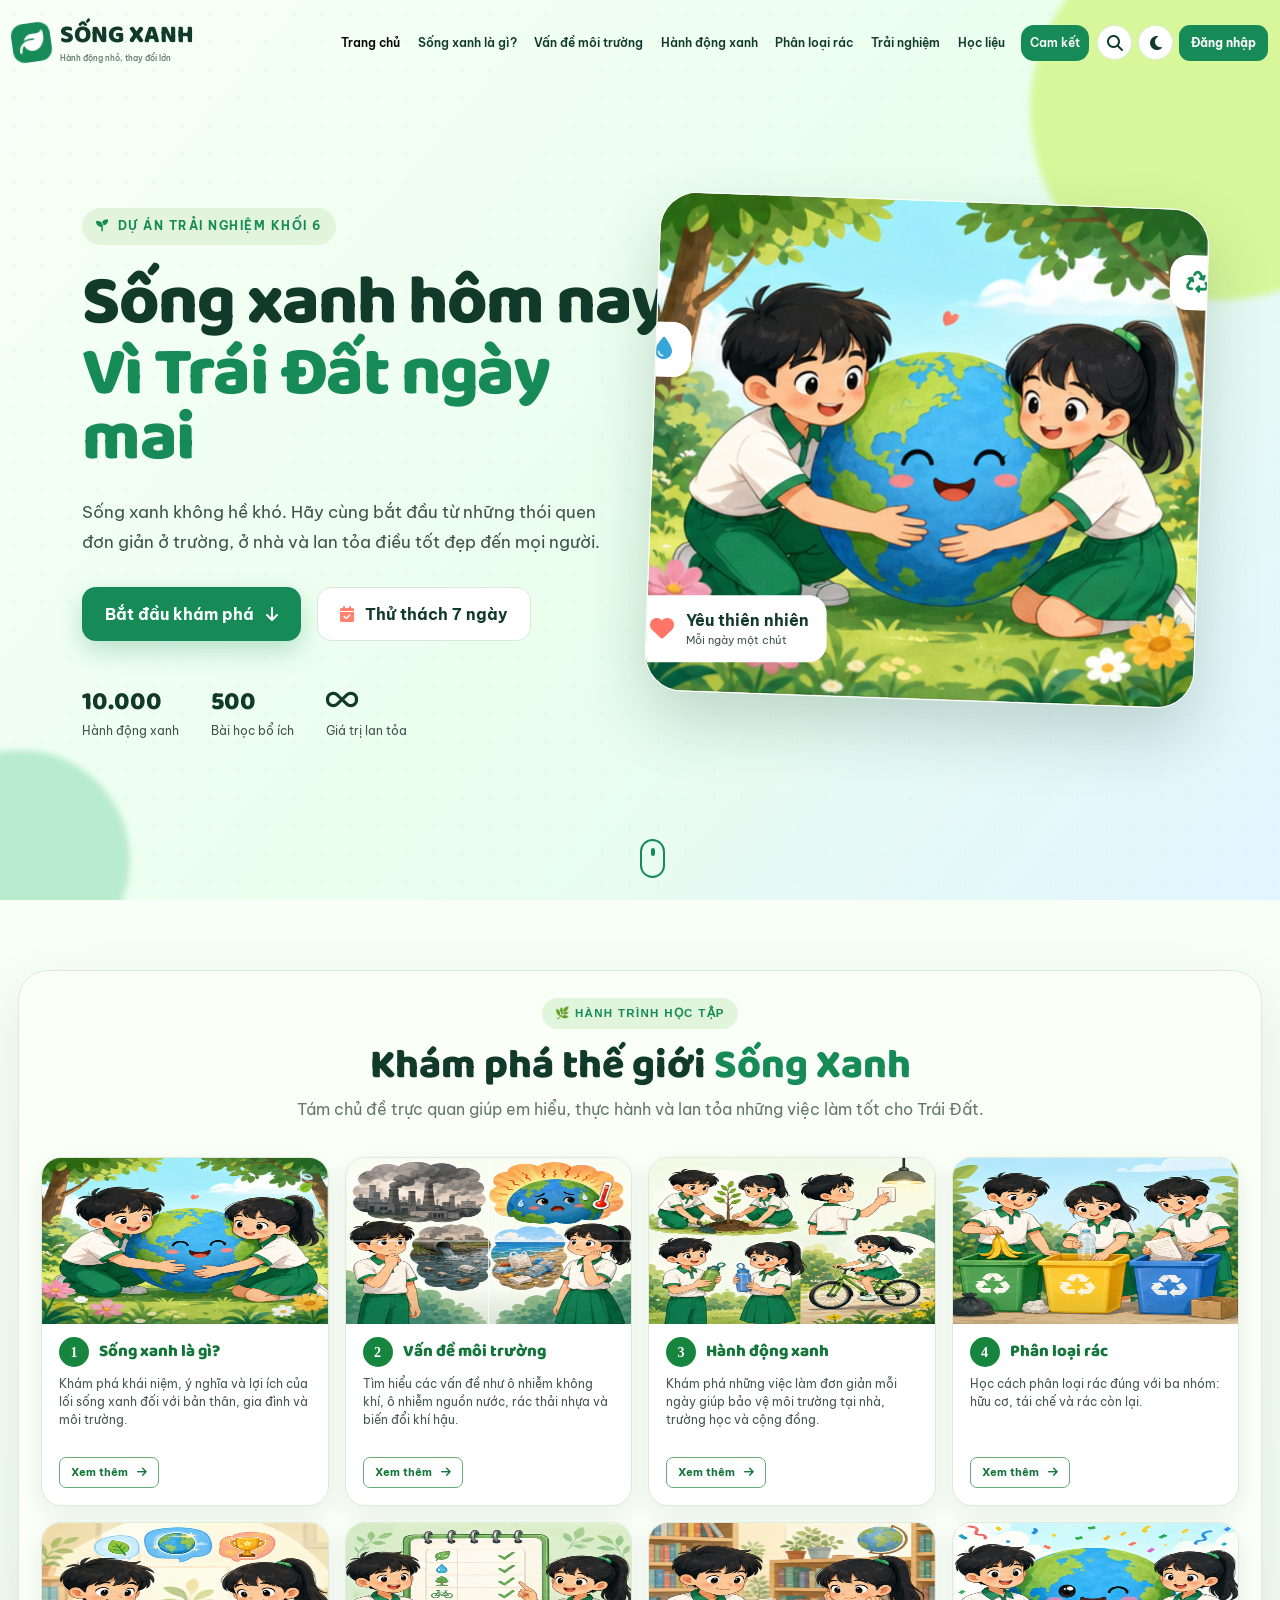
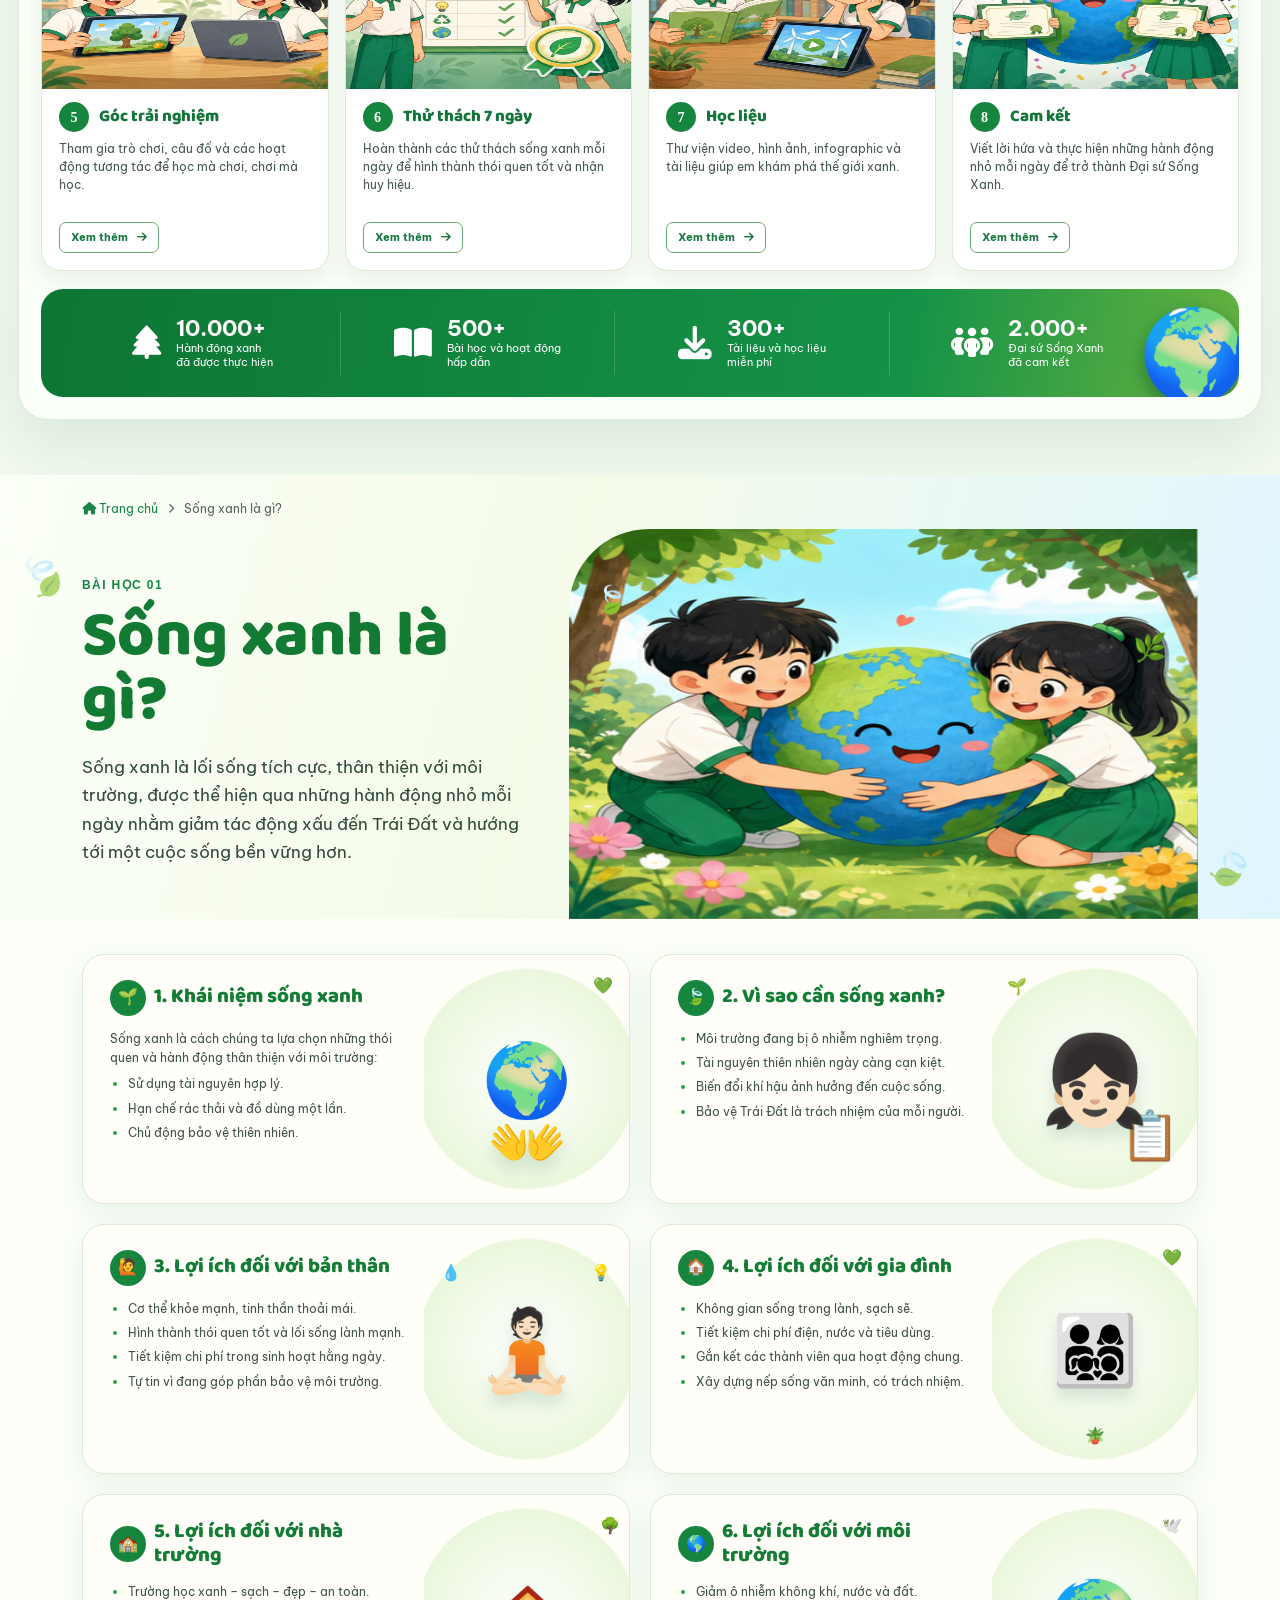
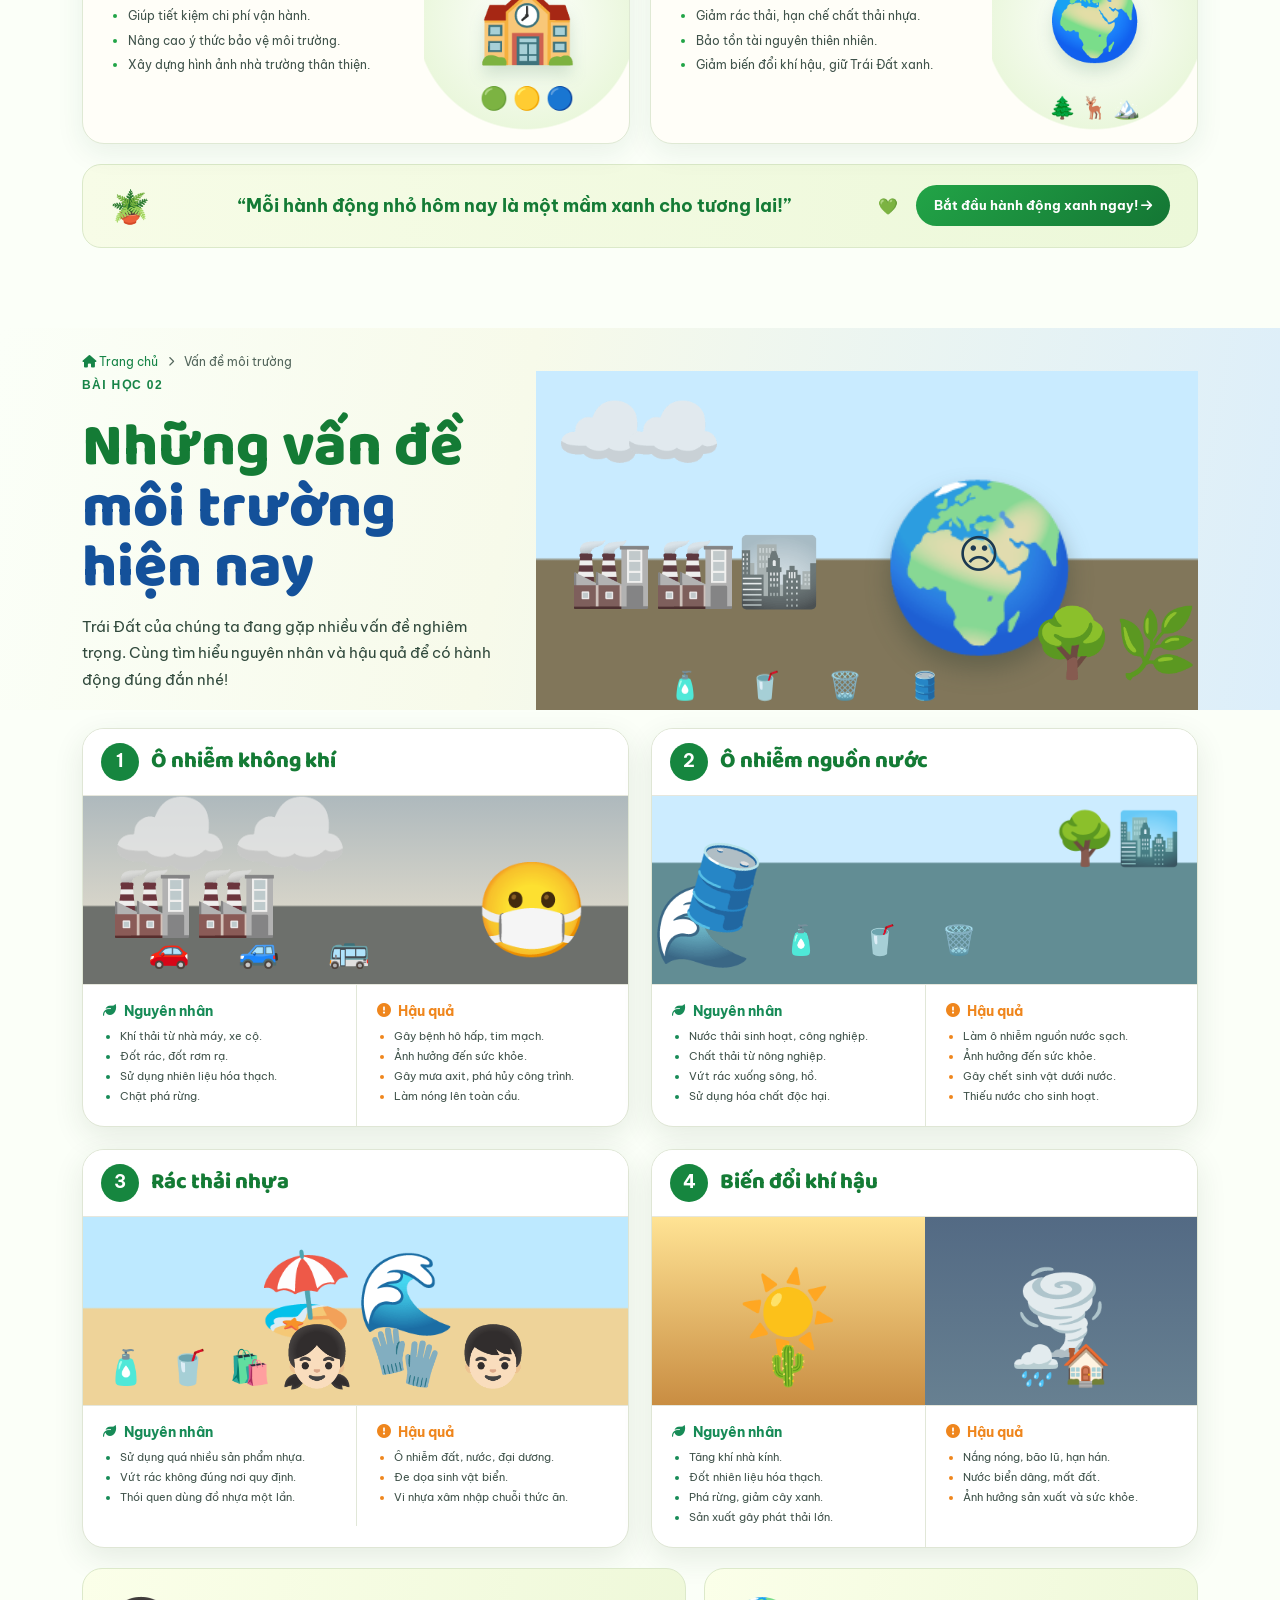
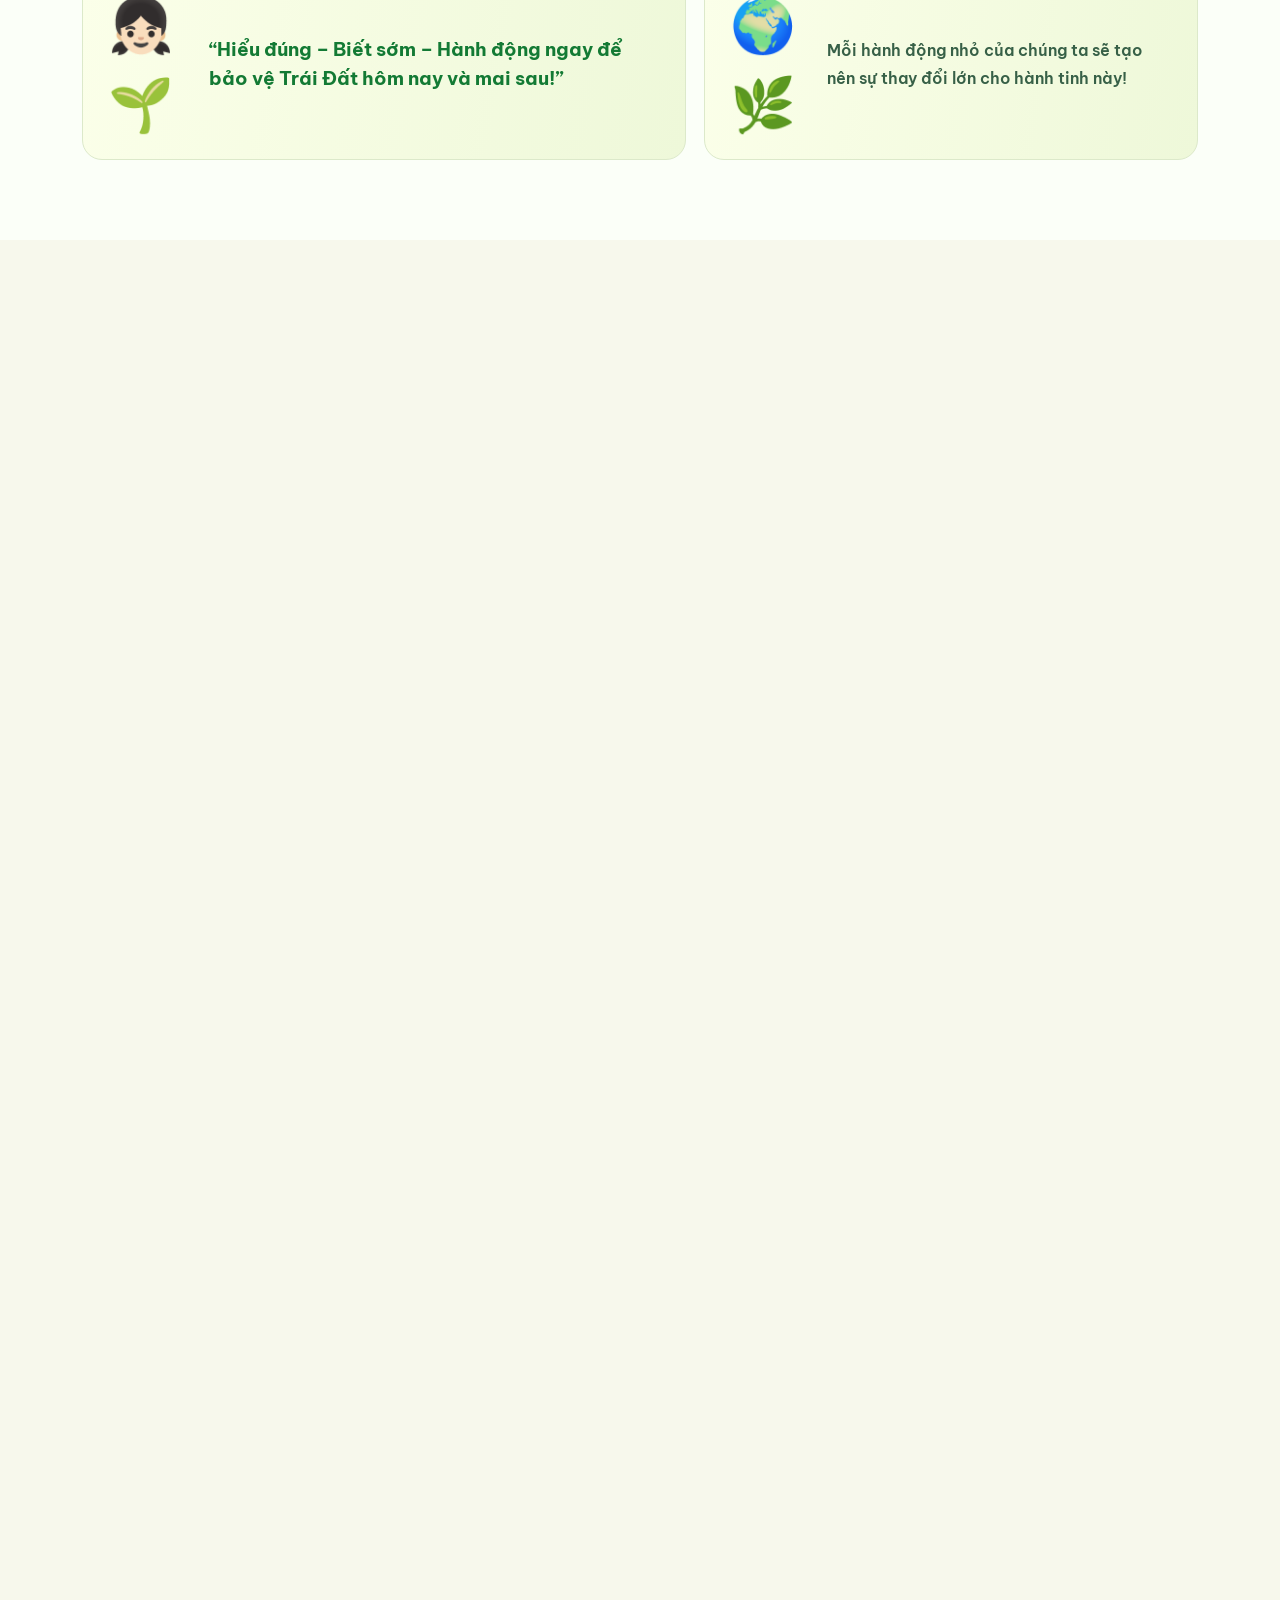
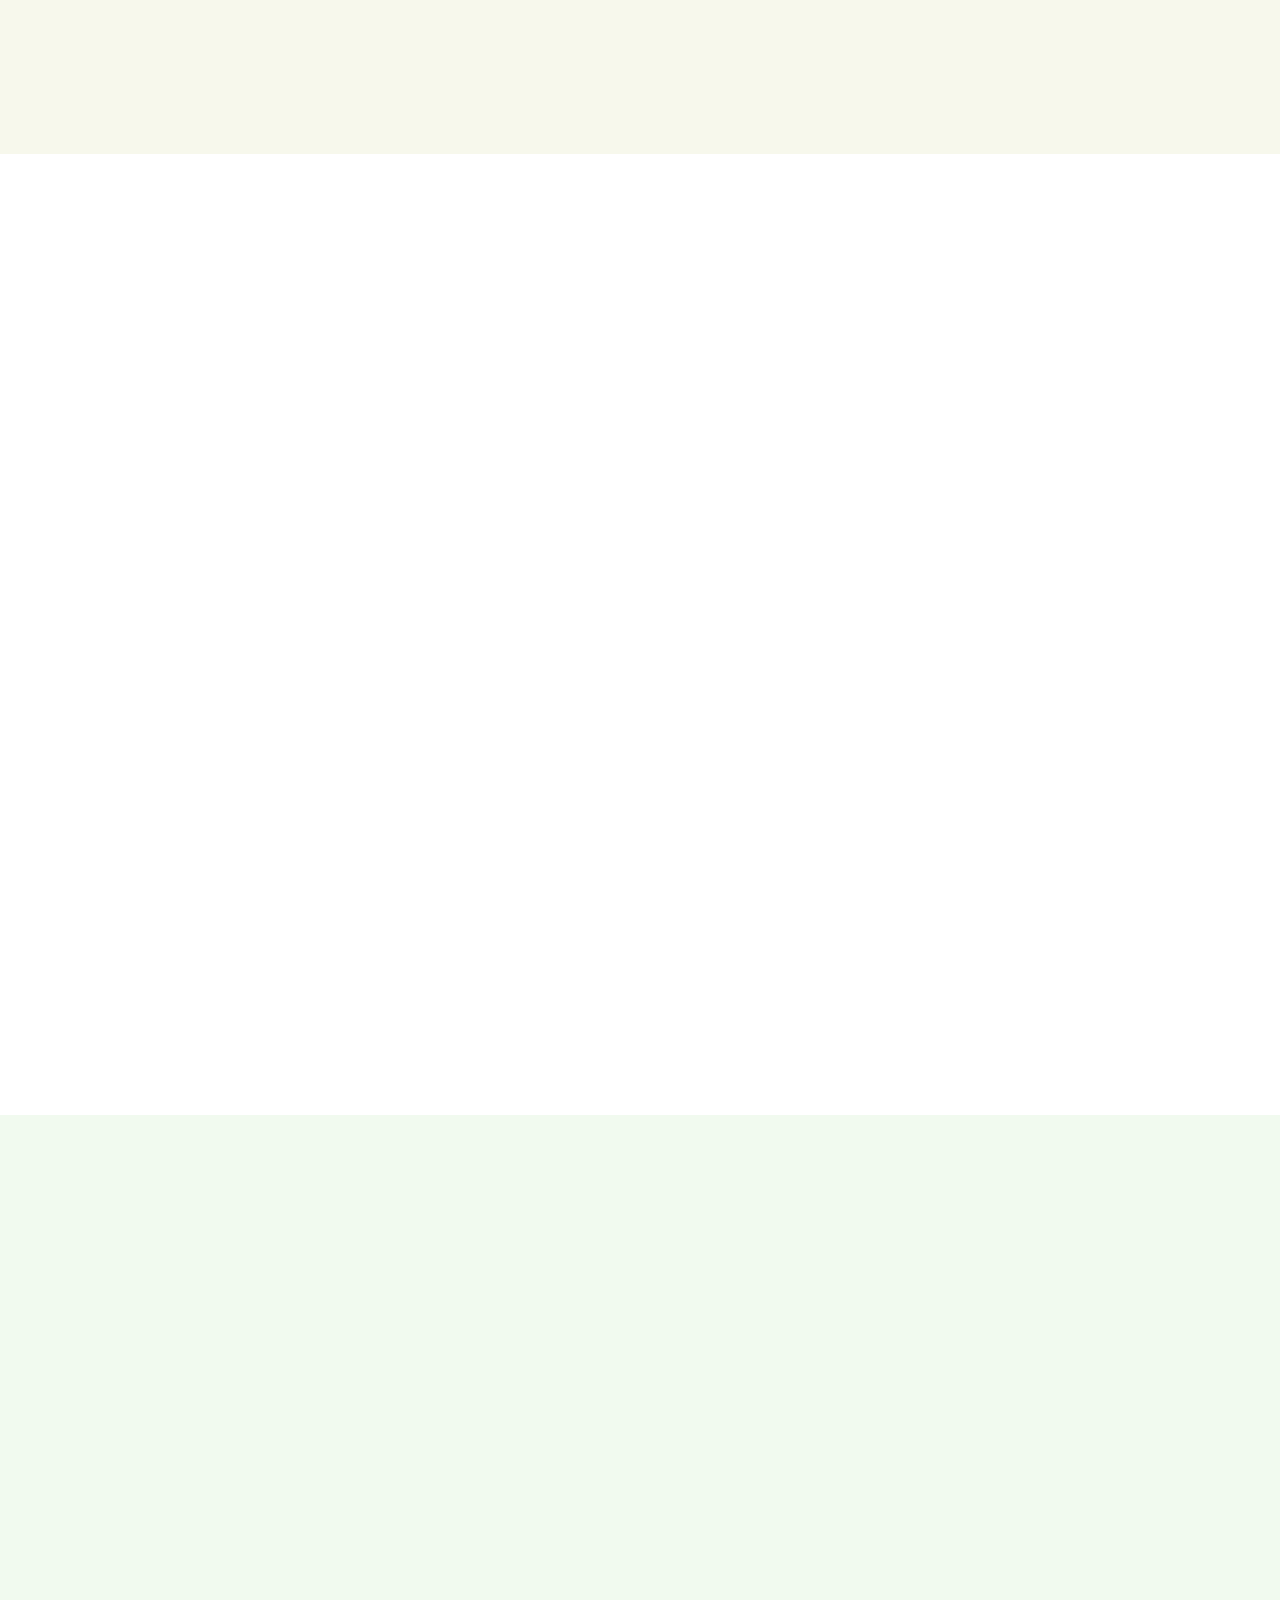
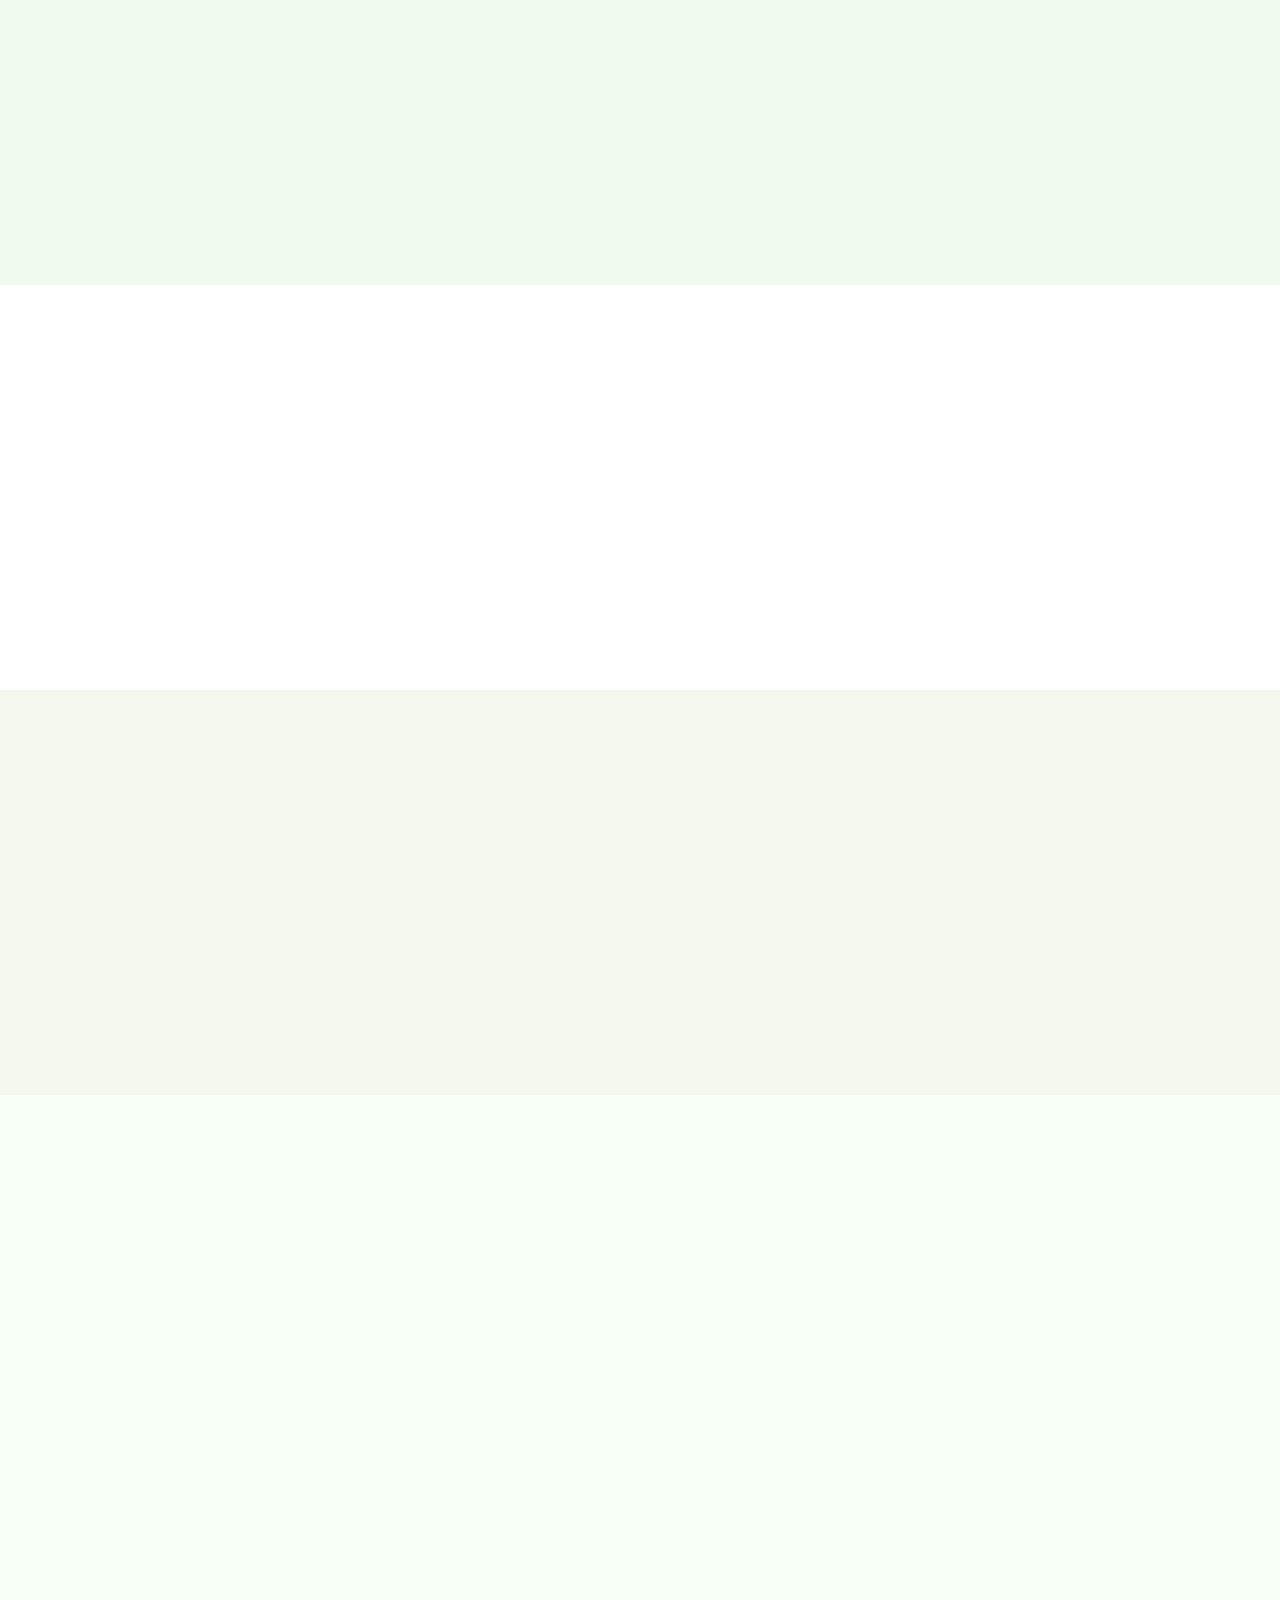
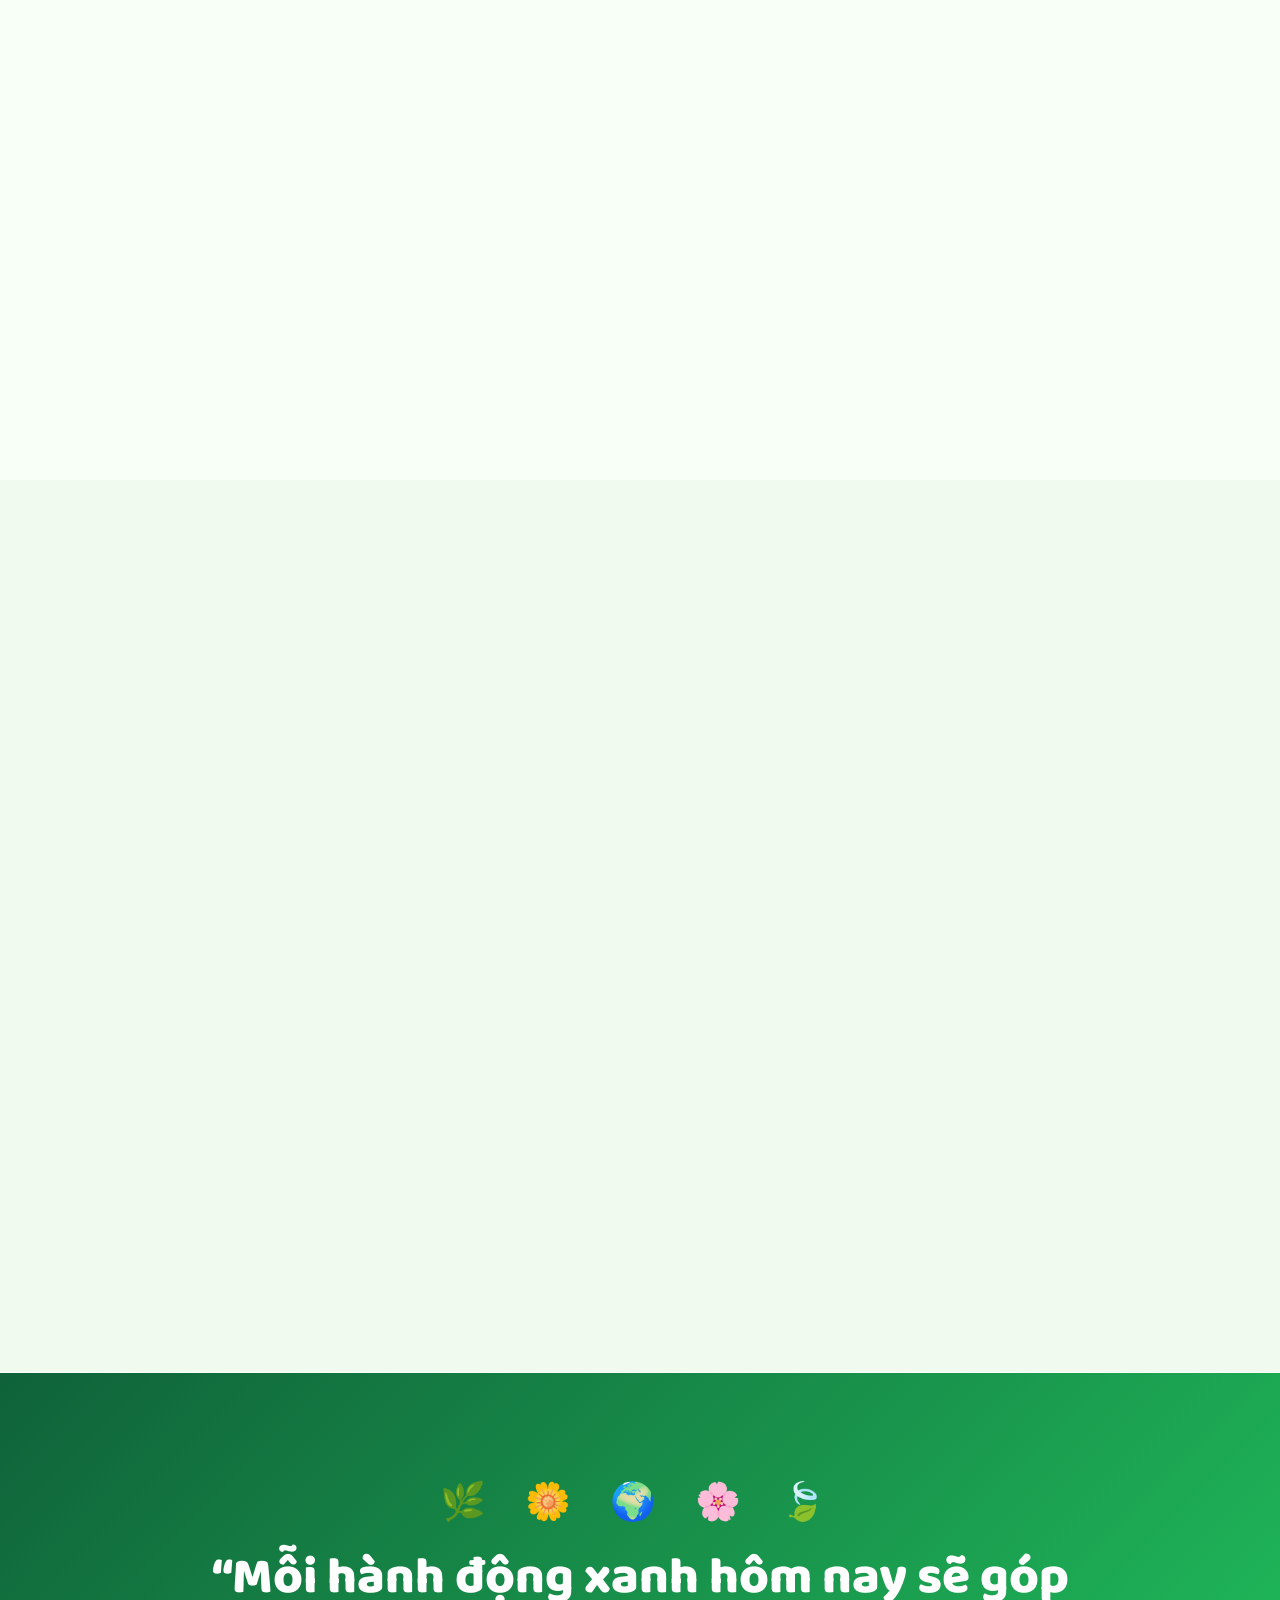
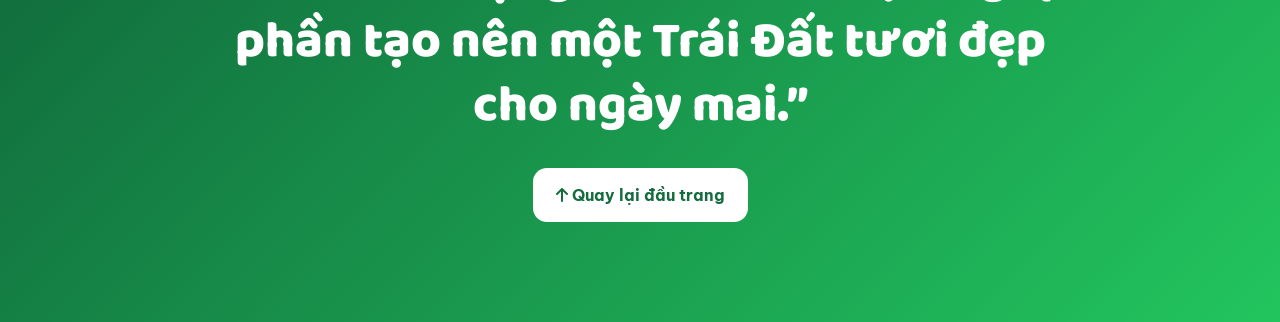
==== commit c1e4a05a: "V9 bài học 1 và 2" ====
--- a/index.html
+++ b/index.html
@@ -70,8 +70,8 @@
               <a href="#thu-thach" class="btn btn-video ripple"><i class="fa-solid fa-calendar-check"></i> Thử thách 7 ngày</a>
             </div>
             <div class="hero-stats">
-              <div><b class="counter" data-target="365">0</b><span>Ngày hành động</span></div>
-              <div><b class="counter" data-target="6">0</b><span>Thói quen xanh</span></div>
+              <div><b class="counter" data-target="10000">0</b><span>Hành động xanh</span></div>
+              <div><b class="counter" data-target="500">0</b><span>Bài học bổ ích</span></div>
               <div><b><i class="fa-solid fa-infinity"></i></b><span>Giá trị lan tỏa</span></div>
             </div>
           </div>
@@ -88,44 +88,46 @@
       <a href="#gioi-thieu" class="scroll-hint" aria-label="Cuộn xuống"><span></span></a>
     </section>
 
-    <section class="section quick-nav" id="kham-pha"><div class="container"><div class="section-heading text-center reveal"><span class="eyebrow">Hành trình học tập</span><h2>Chọn một <span>chủ đề xanh</span></h2><p>Tám điểm dừng thú vị đang chờ bạn khám phá.</p></div><div class="quick-grid">
-      <a class="quick-card reveal" href="#gioi-thieu"><b>01</b><div class="sprite-mini scene-1"></div><h3>Sống xanh là gì?</h3><p>Khái niệm, ý nghĩa và lợi ích.</p><span>Khám phá ngay →</span></a>
-      <a class="quick-card reveal" href="#van-de"><b>02</b><div class="sprite-mini scene-2"></div><h3>Vấn đề môi trường</h3><p>Nhìn rõ bốn thách thức lớn.</p><span>Khám phá ngay →</span></a>
-      <a class="quick-card reveal" href="#hanh-dong"><b>03</b><div class="sprite-mini scene-3"></div><h3>Hành động xanh</h3><p>Việc tốt ở nhà và trường.</p><span>Khám phá ngay →</span></a>
-      <a class="quick-card reveal" href="#phan-loai"><b>04</b><div class="sprite-mini scene-4"></div><h3>Phân loại rác</h3><p>Học cách bỏ rác đúng nơi.</p><span>Khám phá ngay →</span></a>
-      <a class="quick-card reveal" href="#trai-nghiem"><b>05</b><div class="sprite-mini scene-5"></div><h3>Góc trải nghiệm</h3><p>Quiz vui và nhận điểm xanh.</p><span>Khám phá ngay →</span></a>
-      <a class="quick-card reveal" href="#thu-thach"><b>06</b><div class="sprite-mini scene-6"></div><h3>Thử thách 7 ngày</h3><p>Tạo thói quen bằng checklist.</p><span>Khám phá ngay →</span></a>
-      <a class="quick-card reveal" href="#hoc-lieu"><b>07</b><div class="sprite-mini scene-7"></div><h3>Học liệu</h3><p>Video, ảnh và infographic.</p><span>Khám phá ngay →</span></a>
-      <a class="quick-card reveal" href="#cam-ket"><b>08</b><div class="sprite-mini scene-8"></div><h3>Cam kết</h3><p>Trở thành Đại sứ Sống Xanh.</p><span>Khám phá ngay →</span></a>
-    </div></div></section>
+    <section class="journey" id="kham-pha"><div class="container-fluid journey-shell"><div class="journey-heading reveal"><span>🌿 HÀNH TRÌNH HỌC TẬP</span><h2>Khám phá thế giới <b>Sống Xanh</b></h2><p>Tám chủ đề trực quan giúp em hiểu, thực hành và lan tỏa những việc làm tốt cho Trái Đất.</p></div><div class="journey-grid">
+      <article class="journey-card reveal"><a class="journey-art scene-1" href="#gioi-thieu" aria-label="Mở bài Sống xanh là gì?"><span class="art-leaves">🍃</span></a><div class="journey-body"><div class="journey-title"><b>1</b><h3>Sống xanh là gì?</h3></div><p>Khám phá khái niệm, ý nghĩa và lợi ích của lối sống xanh đối với bản thân, gia đình và môi trường.</p><a class="journey-more" href="#gioi-thieu">Xem thêm <i class="fa-solid fa-arrow-right"></i></a></div></article>
+      <article class="journey-card reveal"><a class="journey-art scene-2 four-panels" href="#van-de" aria-label="Mở bài Vấn đề môi trường"></a><div class="journey-body"><div class="journey-title"><b>2</b><h3>Vấn đề môi trường</h3></div><p>Tìm hiểu các vấn đề như ô nhiễm không khí, ô nhiễm nguồn nước, rác thải nhựa và biến đổi khí hậu.</p><a class="journey-more" href="#van-de">Xem thêm <i class="fa-solid fa-arrow-right"></i></a></div></article>
+      <article class="journey-card reveal"><a class="journey-art scene-3" href="#hanh-dong" aria-label="Mở bài Hành động xanh"></a><div class="journey-body"><div class="journey-title"><b>3</b><h3>Hành động xanh</h3></div><p>Khám phá những việc làm đơn giản mỗi ngày giúp bảo vệ môi trường tại nhà, trường học và cộng đồng.</p><a class="journey-more" href="#hanh-dong">Xem thêm <i class="fa-solid fa-arrow-right"></i></a></div></article>
+      <article class="journey-card reveal"><a class="journey-art scene-4" href="#phan-loai" aria-label="Mở bài Phân loại rác"></a><div class="journey-body"><div class="journey-title"><b>4</b><h3>Phân loại rác</h3></div><p>Học cách phân loại rác đúng với ba nhóm: hữu cơ, tái chế và rác còn lại.</p><a class="journey-more" href="#phan-loai">Xem thêm <i class="fa-solid fa-arrow-right"></i></a></div></article>
+      <article class="journey-card reveal"><a class="journey-art scene-5" href="#trai-nghiem" aria-label="Mở Góc trải nghiệm"></a><div class="journey-body"><div class="journey-title"><b>5</b><h3>Góc trải nghiệm</h3></div><p>Tham gia trò chơi, câu đố và các hoạt động tương tác để học mà chơi, chơi mà học.</p><a class="journey-more" href="#trai-nghiem">Xem thêm <i class="fa-solid fa-arrow-right"></i></a></div></article>
+      <article class="journey-card reveal"><a class="journey-art scene-6" href="#thu-thach" aria-label="Mở Thử thách 7 ngày"></a><div class="journey-body"><div class="journey-title"><b>6</b><h3>Thử thách 7 ngày</h3></div><p>Hoàn thành các thử thách sống xanh mỗi ngày để hình thành thói quen tốt và nhận huy hiệu.</p><a class="journey-more" href="#thu-thach">Xem thêm <i class="fa-solid fa-arrow-right"></i></a></div></article>
+      <article class="journey-card reveal"><a class="journey-art scene-7" href="#hoc-lieu" aria-label="Mở kho Học liệu"></a><div class="journey-body"><div class="journey-title"><b>7</b><h3>Học liệu</h3></div><p>Thư viện video, hình ảnh, infographic và tài liệu giúp em khám phá thế giới xanh.</p><a class="journey-more" href="#hoc-lieu">Xem thêm <i class="fa-solid fa-arrow-right"></i></a></div></article>
+      <article class="journey-card reveal"><a class="journey-art scene-8" href="#cam-ket" aria-label="Mở phần Cam kết"></a><div class="journey-body"><div class="journey-title"><b>8</b><h3>Cam kết</h3></div><p>Viết lời hứa và thực hiện những hành động nhỏ mỗi ngày để trở thành Đại sứ Sống Xanh.</p><a class="journey-more" href="#cam-ket">Xem thêm <i class="fa-solid fa-arrow-right"></i></a></div></article>
+    </div><div class="journey-stats reveal"><div><i class="fa-solid fa-tree"></i><p><b class="counter" data-target="10000">0</b><span>Hành động xanh<br>đã được thực hiện</span></p></div><div><i class="fa-solid fa-book-open"></i><p><b class="counter" data-target="500">0</b><span>Bài học và hoạt động<br>hấp dẫn</span></p></div><div><i class="fa-solid fa-download"></i><p><b class="counter" data-target="300">0</b><span>Tài liệu và học liệu<br>miễn phí</span></p></div><div><i class="fa-solid fa-people-group"></i><p><b class="counter" data-target="2000">0</b><span>Đại sứ Sống Xanh<br>đã cam kết</span></p></div><span class="stats-earth">🌍</span></div></div></section>
 
-    <section class="section intro" id="gioi-thieu">
-      <div class="container">
-        <div class="section-heading text-center reveal">
-          <span class="eyebrow">Vì sao cần sống xanh?</span>
-          <h2>Trái Đất là <span>ngôi nhà chung</span></h2>
-          <p>Mỗi lựa chọn nhỏ của chúng ta đều có thể tạo nên thay đổi lớn cho môi trường.</p>
-        </div>
-        <div class="row g-4 mt-4">
-          <div class="col-md-4 reveal"><article class="info-card coral"><div class="card-icon"><i class="fa-solid fa-temperature-arrow-up"></i></div><span>01</span><h3>Khí hậu nóng lên</h3><p>Giảm tiêu thụ điện và trồng thêm cây giúp hạn chế khí thải gây hiệu ứng nhà kính.</p></article></div>
-          <div class="col-md-4 reveal delay-1"><article class="info-card blue"><div class="card-icon"><i class="fa-solid fa-bottle-water"></i></div><span>02</span><h3>Rác thải nhựa</h3><p>Một chiếc túi nhựa mất hàng trăm năm để phân hủy. Hãy nói “không” khi không cần thiết.</p></article></div>
-          <div class="col-md-4 reveal delay-2"><article class="info-card green"><div class="card-icon"><i class="fa-solid fa-tree"></i></div><span>03</span><h3>Thiên nhiên cần bạn</h3><p>Bảo vệ cây xanh, nguồn nước và động vật chính là bảo vệ tương lai của chúng ta.</p></article></div>
-        </div>
-        <div class="story-banner reveal">
-          <img src="assets/images/lop-hoc-tai-che.png" alt="Học sinh làm đồ thủ công tái chế và chăm sóc cây trong lớp học" width="1536" height="1024" loading="lazy" decoding="async">
-          <div class="story-caption"><span><i class="fa-solid fa-camera"></i> Góc xanh lớp mình</span><h3>Biến đồ cũ thành niềm vui mới</h3><p>Từ chai nhựa, giấy đã dùng và những chiếc hộp nhỏ, chúng mình có thể sáng tạo nên nhiều vật dụng đáng yêu.</p></div>
-        </div>
-      </div>
+    <section class="lesson-one" id="gioi-thieu">
+      <div class="lesson-one-hero"><div class="container"><nav class="lesson-breadcrumb reveal" aria-label="Đường dẫn"><a href="#trang-chu"><i class="fa-solid fa-house"></i> Trang chủ</a><i class="fa-solid fa-chevron-right"></i><span>Sống xanh là gì?</span></nav><div class="lesson-hero-grid"><div class="reveal"><span class="lesson-kicker">BÀI HỌC 01</span><h2>Sống xanh là gì?</h2><p>Sống xanh là lối sống tích cực, thân thiện với môi trường, được thể hiện qua những hành động nhỏ mỗi ngày nhằm giảm tác động xấu đến Trái Đất và hướng tới một cuộc sống bền vững hơn.</p></div><div class="lesson-hero-art reveal"><div class="sprite-illustration scene-1" role="img" aria-label="Hai học sinh vui vẻ ôm Trái Đất"></div><i class="floating-leaf leaf-one">🍃</i><i class="floating-leaf leaf-two">🌿</i></div></div></div></div>
+      <div class="container lesson-one-content"><div class="lesson-detail-grid">
+        <article class="lesson-detail reveal"><div class="lesson-copy"><h3><b>🌱</b> 1. Khái niệm sống xanh</h3><p>Sống xanh là cách chúng ta lựa chọn những thói quen và hành động thân thiện với môi trường:</p><ul><li>Sử dụng tài nguyên hợp lý.</li><li>Hạn chế rác thải và đồ dùng một lần.</li><li>Chủ động bảo vệ thiên nhiên.</li></ul></div><div class="lesson-visual visual-concept"><span>👐</span><b>🌍</b><i>💚</i></div></article>
+        <article class="lesson-detail reveal"><div class="lesson-copy"><h3><b>🍃</b> 2. Vì sao cần sống xanh?</h3><ul><li>Môi trường đang bị ô nhiễm nghiêm trọng.</li><li>Tài nguyên thiên nhiên ngày càng cạn kiệt.</li><li>Biến đổi khí hậu ảnh hưởng đến cuộc sống.</li><li>Bảo vệ Trái Đất là trách nhiệm của mỗi người.</li></ul></div><div class="lesson-visual visual-action"><span>👧🏻</span><b>📋</b><i>🌱</i></div></article>
+        <article class="lesson-detail reveal"><div class="lesson-copy"><h3><b>🙋</b> 3. Lợi ích đối với bản thân</h3><ul><li>Cơ thể khỏe mạnh, tinh thần thoải mái.</li><li>Hình thành thói quen tốt và lối sống lành mạnh.</li><li>Tiết kiệm chi phí trong sinh hoạt hằng ngày.</li><li>Tự tin vì đang góp phần bảo vệ môi trường.</li></ul></div><div class="lesson-visual visual-self"><span>🧘🏻</span><i>💧</i><b>💡</b></div></article>
+        <article class="lesson-detail reveal"><div class="lesson-copy"><h3><b>🏠</b> 4. Lợi ích đối với gia đình</h3><ul><li>Không gian sống trong lành, sạch sẽ.</li><li>Tiết kiệm chi phí điện, nước và tiêu dùng.</li><li>Gắn kết các thành viên qua hoạt động chung.</li><li>Xây dựng nếp sống văn minh, có trách nhiệm.</li></ul></div><div class="lesson-visual visual-family"><span>👨‍👩‍👧‍👦</span><i>🪴</i><b>💚</b></div></article>
+        <article class="lesson-detail reveal"><div class="lesson-copy"><h3><b>🏫</b> 5. Lợi ích đối với nhà trường</h3><ul><li>Trường học xanh – sạch – đẹp – an toàn.</li><li>Giúp tiết kiệm chi phí vận hành.</li><li>Nâng cao ý thức bảo vệ môi trường.</li><li>Xây dựng hình ảnh nhà trường thân thiện.</li></ul></div><div class="lesson-visual visual-school"><span>🏫</span><div>🟢 🟡 🔵</div><i>🌳</i></div></article>
+        <article class="lesson-detail reveal"><div class="lesson-copy"><h3><b>🌎</b> 6. Lợi ích đối với môi trường</h3><ul><li>Giảm ô nhiễm không khí, nước và đất.</li><li>Giảm rác thải, hạn chế chất thải nhựa.</li><li>Bảo tồn tài nguyên thiên nhiên.</li><li>Giảm biến đổi khí hậu, giữ Trái Đất xanh.</li></ul></div><div class="lesson-visual visual-nature"><span>🌍</span><div>🌲 🦌 🏔️</div><i>🕊️</i></div></article>
+      </div><div class="lesson-cta reveal"><span>🪴</span><strong>“Mỗi hành động nhỏ hôm nay là một mầm xanh cho tương lai!”</strong><i>💚</i><a href="#hanh-dong">Bắt đầu hành động xanh ngay! <i class="fa-solid fa-arrow-right"></i></a></div></div>
     </section>
 
-    <section class="section environment" id="van-de"><div class="container"><div class="learning-split"><div class="sprite-illustration scene-2 reveal" role="img" aria-label="Minh họa các vấn đề môi trường"></div><div class="reveal"><span class="eyebrow">Bài học 02</span><h2>Trái Đất đang cần <span>chúng mình</span></h2><div class="issue-list"><article><i>🏭</i><div><b>Ô nhiễm không khí</b><p>Khói xe và nhà máy gây bệnh hô hấp. Đi xe đạp, trồng cây là giải pháp gần gũi.</p></div></article><article><i>🌊</i><div><b>Ô nhiễm nguồn nước</b><p>Nước thải và rác làm hại sinh vật. Không xả rác và tiết kiệm nước mỗi ngày.</p></div></article><article><i>🧴</i><div><b>Rác thải nhựa</b><p>Đồ dùng một lần tồn tại rất lâu. Hãy tái sử dụng và phân loại đúng.</p></div></article><article><i>🌡️</i><div><b>Biến đổi khí hậu</b><p>Tiết kiệm năng lượng giúp giảm khí nhà kính và thời tiết cực đoan.</p></div></article></div></div></div></div></section>
+    <section class="environment-lesson" id="van-de">
+      <div class="environment-hero"><div class="container"><nav class="lesson-breadcrumb reveal" aria-label="Đường dẫn"><a href="#trang-chu"><i class="fa-solid fa-house"></i> Trang chủ</a><i class="fa-solid fa-chevron-right"></i><span>Vấn đề môi trường</span></nav><div class="environment-hero-grid"><div class="reveal"><span class="lesson-kicker">BÀI HỌC 02</span><h2>Những vấn đề<br><b>môi trường hiện nay</b></h2><p>Trái Đất của chúng ta đang gặp nhiều vấn đề nghiêm trọng. Cùng tìm hiểu nguyên nhân và hậu quả để có hành động đúng đắn nhé!</p></div><div class="environment-hero-art reveal"><div class="pollution-sky">☁️ ☁️</div><div class="factory-city">🏭🏭🏙️</div><div class="sad-earth">🌍</div><div class="polluted-ground">🧴 🥤 🗑️ 🛢️</div><div class="green-corner">🌳🌿</div></div></div></div></div>
+      <div class="container environment-content"><div class="environment-grid">
+        <article class="environment-card reveal"><header><b>1</b><h3>Ô nhiễm không khí</h3></header><div class="environment-scene air-scene"><span class="smog">☁️☁️</span><span class="industry">🏭🏭</span><span class="traffic">🚗 🚙 🚌</span><span class="student-mask">😷</span></div><div class="cause-effect"><section><h4><i class="fa-solid fa-leaf"></i> Nguyên nhân</h4><ul><li>Khí thải từ nhà máy, xe cộ.</li><li>Đốt rác, đốt rơm rạ.</li><li>Sử dụng nhiên liệu hóa thạch.</li><li>Chặt phá rừng.</li></ul></section><section><h4><i class="fa-solid fa-circle-exclamation"></i> Hậu quả</h4><ul><li>Gây bệnh hô hấp, tim mạch.</li><li>Ảnh hưởng đến sức khỏe.</li><li>Gây mưa axit, phá hủy công trình.</li><li>Làm nóng lên toàn cầu.</li></ul></section></div></article>
+        <article class="environment-card reveal"><header><b>2</b><h3>Ô nhiễm nguồn nước</h3></header><div class="environment-scene water-scene"><span class="pipe">🛢️</span><span class="dirty-water">🌊</span><span class="water-trash">🧴 🥤 🗑️</span><span class="river-bank">🌳🏙️</span></div><div class="cause-effect"><section><h4><i class="fa-solid fa-leaf"></i> Nguyên nhân</h4><ul><li>Nước thải sinh hoạt, công nghiệp.</li><li>Chất thải từ nông nghiệp.</li><li>Vứt rác xuống sông, hồ.</li><li>Sử dụng hóa chất độc hại.</li></ul></section><section><h4><i class="fa-solid fa-circle-exclamation"></i> Hậu quả</h4><ul><li>Làm ô nhiễm nguồn nước sạch.</li><li>Ảnh hưởng đến sức khỏe.</li><li>Gây chết sinh vật dưới nước.</li><li>Thiếu nước cho sinh hoạt.</li></ul></section></div></article>
+        <article class="environment-card reveal"><header><b>3</b><h3>Rác thải nhựa</h3></header><div class="environment-scene plastic-scene"><span class="beach">🏖️🌊</span><span class="plastic-trash">🧴🥤🛍️🧃</span><span class="clean-team">👧🏻 🧤 👦🏻</span></div><div class="cause-effect"><section><h4><i class="fa-solid fa-leaf"></i> Nguyên nhân</h4><ul><li>Sử dụng quá nhiều sản phẩm nhựa.</li><li>Vứt rác không đúng nơi quy định.</li><li>Thói quen dùng đồ nhựa một lần.</li></ul></section><section><h4><i class="fa-solid fa-circle-exclamation"></i> Hậu quả</h4><ul><li>Ô nhiễm đất, nước, đại dương.</li><li>Đe dọa sinh vật biển.</li><li>Vi nhựa xâm nhập chuỗi thức ăn.</li></ul></section></div></article>
+        <article class="environment-card reveal"><header><b>4</b><h3>Biến đổi khí hậu</h3></header><div class="environment-scene climate-scene"><div class="drought"><span>☀️</span><i>🌵</i></div><div class="storm"><span>🌪️</span><i>🌧️🏠</i></div></div><div class="cause-effect"><section><h4><i class="fa-solid fa-leaf"></i> Nguyên nhân</h4><ul><li>Tăng khí nhà kính.</li><li>Đốt nhiên liệu hóa thạch.</li><li>Phá rừng, giảm cây xanh.</li><li>Sản xuất gây phát thải lớn.</li></ul></section><section><h4><i class="fa-solid fa-circle-exclamation"></i> Hậu quả</h4><ul><li>Nắng nóng, bão lũ, hạn hán.</li><li>Nước biển dâng, mất đất.</li><li>Ảnh hưởng sản xuất và sức khỏe.</li></ul></section></div></article>
+      </div><div class="environment-messages reveal"><div><span>👧🏻🌱</span><strong>“Hiểu đúng – Biết sớm – Hành động ngay để bảo vệ Trái Đất hôm nay và mai sau!”</strong></div><div><span>🌍🌿</span><p>Mỗi hành động nhỏ của chúng ta sẽ tạo nên sự thay đổi lớn cho hành tinh này!</p></div></div></div>
+    </section>
 
     <section class="section actions" id="hanh-dong">
       <div class="container">
         <div class="row align-items-end mb-5">
-          <div class="col-lg-7 section-heading reveal"><span class="eyebrow">Bắt đầu thật đơn giản</span><h2>6 hành động <span>xanh mỗi ngày</span></h2></div>
+          <div class="col-lg-7 section-heading reveal"><span class="eyebrow">Bài học 03</span><h2>Hành động <span>sống xanh mỗi ngày</span></h2></div>
           <div class="col-lg-5 reveal"><p class="mb-0">Không cần làm điều gì quá lớn lao. Chỉ cần chúng mình kiên trì mỗi ngày!</p></div>
         </div>
+        <div class="action-zones reveal"><section><h3>🏠 1. Tại nhà</h3><div><span>💡 Tiết kiệm điện</span><span>💧 Tiết kiệm nước</span><span>♻️ Phân loại rác</span><span>🥤 Hạn chế đồ nhựa</span><span>🔁 Tái sử dụng</span><span>🌱 Trồng cây</span></div></section><section><h3>🏫 2. Tại trường</h3><div><span>🧹 Giữ vệ sinh lớp</span><span>📄 Tiết kiệm giấy</span><span>🔌 Tắt thiết bị điện</span><span>🚰 Mang bình nước</span><span>🌿 Tham gia hoạt động xanh</span><span>🪴 Trang trí lớp xanh</span></div></section><section><h3>🌍 3. Ngoài cộng đồng</h3><div><span>🗑️ Không xả rác</span><span>🚲 Đi bộ, đi xe đạp</span><span>🌳 Trồng cây xanh</span><span>🤝 Dọn vệ sinh</span><span>📣 Tuyên truyền sống xanh</span><span>🛍️ Dùng sản phẩm thân thiện</span></div></section></div>
         <div class="action-grid">
           <article class="action-card reveal"><span class="action-no">01</span><div class="action-icon yellow"><i class="fa-solid fa-lightbulb"></i></div><h3>Tiết kiệm điện</h3><p>Tắt đèn, quạt và thiết bị điện khi ra khỏi phòng.</p><small><i class="fa-solid fa-bolt"></i> Dễ thực hiện</small></article>
           <article class="action-card reveal delay-1"><span class="action-no">02</span><div class="action-icon blue"><i class="fa-solid fa-faucet-drip"></i></div><h3>Tiết kiệm nước</h3><p>Khóa vòi nước khi đánh răng và báo ngay khi thấy rò rỉ.</p><small><i class="fa-solid fa-droplet"></i> Cực kỳ cần thiết</small></article>
@@ -143,10 +145,9 @@
         <div class="bins row g-4 justify-content-center mt-4">
           <div class="col-6 col-lg-3 reveal"><button class="bin-card" data-bin="organic"><i class="fa-solid fa-trash-can bin brown"></i><b>Rác hữu cơ</b><span>Thức ăn, lá cây...</span></button></div>
           <div class="col-6 col-lg-3 reveal delay-1"><button class="bin-card" data-bin="recycle"><i class="fa-solid fa-trash-can bin green"></i><b>Rác tái chế</b><span>Giấy, nhựa, kim loại...</span></button></div>
-          <div class="col-6 col-lg-3 reveal delay-2"><button class="bin-card" data-bin="other"><i class="fa-solid fa-trash-can bin dark"></i><b>Rác còn lại</b><span>Gốm vỡ, giấy bẩn...</span></button></div>
-          <div class="col-6 col-lg-3 reveal delay-3"><button class="bin-card" data-bin="hazard"><i class="fa-solid fa-trash-can bin red"></i><b>Rác nguy hại</b><span>Pin, bóng đèn...</span></button></div>
+          <div class="col-6 col-lg-3 reveal delay-2"><button class="bin-card" data-bin="other"><i class="fa-solid fa-trash-can bin dark"></i><b>Rác còn lại</b><span>Tã, hộp xốp, gốm vỡ...</span></button></div>
         </div>
-        <div class="waste-tray reveal" id="wasteTray" aria-label="Trò chơi kéo thả phân loại rác"></div><div class="bin-result reveal" id="binResult" aria-live="polite"><i class="fa-solid fa-circle-info"></i><span>Chọn một thùng rác để xem hướng dẫn phân loại.</span></div>
+        <div class="waste-tray reveal" id="wasteTray" aria-label="Trò chơi kéo thả phân loại rác"></div><div class="bin-result reveal" id="binResult" aria-live="polite"><i class="fa-solid fa-circle-info"></i><span>Chọn một thùng rác để xem hướng dẫn phân loại.</span></div><div class="sorting-process reveal"><span><b>1</b> Nhận biết<small>Xác định loại rác</small></span><i>→</i><span><b>2</b> Phân loại<small>Bỏ đúng thùng</small></span><i>→</i><span><b>3</b> Thu gom<small>Thu gom đúng quy định</small></span><i>→</i><span><b>4</b> Xử lý – Tái chế<small>Tạo sản phẩm mới</small></span></div>
       </div>
     </section>
 
@@ -164,11 +165,9 @@
       </div>
     </section>
 
-    <section class="section resources" id="hoc-lieu"><div class="container"><div class="section-heading text-center reveal"><span class="eyebrow">Kho khám phá</span><h2>Học liệu <span>Sống Xanh</span></h2><p>Những tài liệu trực quan để tiếp tục học và chia sẻ cùng bạn bè.</p></div><div class="resource-grid"><article class="resource-card reveal"><i class="fa-solid fa-circle-play"></i><h3>Video</h3><p>Khám phá vòng đời của rác và năng lượng xanh.</p><button class="resource-open">Mở xem</button></article><article class="resource-card reveal"><i class="fa-solid fa-images"></i><h3>Hình ảnh</h3><p>Bộ ảnh hành động xanh dễ nhớ, dễ thực hiện.</p><button class="resource-open">Mở xem</button></article><article class="resource-card reveal"><i class="fa-solid fa-chart-simple"></i><h3>Infographic</h3><p>Ba bước phân loại rác đúng cách tại trường.</p><button class="resource-open">Tải xuống</button></article></div></div></section>
+    <section class="section resources" id="hoc-lieu"><div class="container"><div class="learning-split resource-hero"><div class="sprite-illustration scene-7 reveal"></div><div class="reveal"><span class="eyebrow">Bài học 07</span><h2>Kho học liệu <span>phong phú</span></h2><p>Khám phá kiến thức và lan tỏa lối sống xanh mỗi ngày qua những tài liệu trực quan.</p></div></div><div class="resource-grid"><article class="resource-card reveal"><i class="fa-solid fa-circle-play"></i><h3>Video về môi trường</h3><ul><li>Biến đổi khí hậu</li><li>Bảo vệ Trái Đất</li><li>Hành động xanh mỗi ngày</li></ul><button class="resource-open">Xem tất cả video</button></article><article class="resource-card reveal"><i class="fa-solid fa-images"></i><h3>Bộ hình ảnh</h3><ul><li>Thiên nhiên xanh</li><li>Hoạt động trồng cây</li><li>Thu gom và phân loại rác</li></ul><button class="resource-open">Xem tất cả hình ảnh</button></article><article class="resource-card reveal"><i class="fa-solid fa-chart-simple"></i><h3>Infographic</h3><ul><li>Ô nhiễm môi trường</li><li>Quy trình phân loại rác</li><li>9 việc làm xanh mỗi ngày</li></ul><button class="resource-open">Tải học liệu</button></article></div></div></section>
 
     <section class="section pledge" id="cam-ket"><div class="container"><div class="section-heading text-center reveal"><span class="eyebrow">Bài học 08</span><h2>Trở thành <span>Đại sứ Sống Xanh</span></h2></div><div class="pledge-grid"><form class="pledge-form reveal" id="pledgeForm"><label>Họ và tên<input name="name" required maxlength="60"></label><label>Lớp<input name="class" required maxlength="20"></label><label>Trường<input name="school" required maxlength="80"></label><label>Nội dung cam kết<textarea name="pledge" required rows="4" placeholder="Em sẽ..."></textarea></label><button class="btn btn-green ripple">Gửi cam kết</button></form><div class="certificate-preview reveal" id="certificate"><div class="sprite-mini scene-8"></div><small>GIẤY CHỨNG NHẬN</small><h3>ĐẠI SỨ SỐNG XANH</h3><p>Trao tặng cho</p><b id="certificateName">Tên của bạn</b><p id="certificateMeta">Lớp · Trường</p><span>🌿 Cùng hành động vì Trái Đất 🌿</span></div></div><p class="pledge-success" id="pledgeSuccess" aria-live="polite"></p></div></section>
-
-    <section class="green-stats"><div><i>🌳</i><b class="counter" data-target="500">0</b><span>Hành động xanh</span></div><div><i>♻️</i><b class="counter" data-target="100">0</b><span>Bài học</span></div><div><i>📚</i><b class="counter" data-target="30">0</b><span>Học liệu</span></div><div><i>🏅</i><b class="counter" data-target="1000">0</b><span>Đại sứ Sống Xanh</span></div></section>
 
     <div class="celebration" id="celebration" role="dialog" aria-modal="true" aria-labelledby="celebrationTitle" hidden>
       <canvas id="confettiCanvas" aria-hidden="true"></canvas>
--- a/style.css
+++ b/style.css
@@ -62,3 +62,19 @@
 @media(max-width:991px){.navbar-brand small{display:block}.nav-link{font-size:.85rem;padding:.65rem!important}.learning-split,.pledge-grid{grid-template-columns:1fr}.learning-split.reverse>div:first-child{order:0}.learning-split .sprite-illustration{height:480px}.resource-grid{grid-template-columns:1fr 1fr}.green-stats{grid-template-columns:1fr 1fr}}
 @media(max-width:575px){.quick-grid,.resource-grid,.green-stats{grid-template-columns:1fr}.learning-split{gap:30px}.learning-split .sprite-illustration{height:350px}.sprite-mini{height:180px}.quick-card p{min-height:auto}.pledge-form,.certificate-preview{padding:22px}.certificate-preview h3{font-size:1.5rem}}
 .nav-tools{display:flex;align-items:center;gap:6px;margin-left:8px}.nav-tools button{width:35px;height:35px;border:1px solid #dce7dc;border-radius:50%;background:#fff;color:var(--dark)}.nav-tools>a{padding:9px 12px;border-radius:11px;background:var(--green);color:#fff;font-size:.72rem;font-weight:700}.waste-tray{display:flex;justify-content:center;flex-wrap:wrap;gap:10px;margin-top:25px}.waste-piece{padding:10px 14px;border:1px solid #dce7dc;border-radius:12px;background:#fff;box-shadow:0 5px 15px rgba(25,87,60,.08);cursor:grab}.bin-card.drag-over{outline:3px dashed var(--green);background:#eff8ec}body.dark-mode{--text:#d8e8df;--dark:#effff5;--cream:#122a20;background:#0b1e16;color:var(--text)}body.dark-mode .navbar,body.dark-mode .quick-card,body.dark-mode .info-card,body.dark-mode .action-card,body.dark-mode .resource-card,body.dark-mode .pledge-form,body.dark-mode .certificate-preview,body.dark-mode .eco-quiz,body.dark-mode .issue-list article{background:#163427;color:#d8e8df}body.dark-mode .quick-nav,body.dark-mode .waste{background:#0b1e16}@media(max-width:991px){.nav-tools{margin:12px 0}.nav-tools>a{font-size:.8rem}}
+.lesson-grid{display:grid;grid-template-columns:repeat(2,1fr);gap:20px}.lesson-card{display:grid;grid-template-columns:75px 1fr;gap:18px;align-items:start;padding:28px;border:1px solid #dfe9d7;border-radius:22px;background:#fff;box-shadow:0 10px 30px rgba(18,58,43,.08);transition:.3s}.lesson-card:hover{transform:translateY(-6px)}.lesson-card>i{width:68px;height:68px;display:grid;place-items:center;border-radius:50%;background:#ecf8dc;font-style:normal;font-size:2rem}.lesson-card span{color:var(--green);font-weight:800}.lesson-card h3{font-size:1.4rem;margin:3px 0 7px}.lesson-card p{margin:0;font-size:.88rem}.problem-grid{display:grid;grid-template-columns:repeat(2,1fr);gap:22px;margin-top:55px}.problem-card{overflow:hidden;border:1px solid #dfe9d7;border-radius:22px;background:#fff;box-shadow:var(--shadow)}.problem-card header{display:flex;align-items:center;gap:12px;padding:18px 22px;background:linear-gradient(135deg,#e8f7df,#e8f5ff)}.problem-card header b{width:36px;height:36px;display:grid;place-items:center;border-radius:50%;background:var(--green);color:#fff}.problem-card header h3{flex:1;margin:0;font-size:1.35rem}.problem-card header i{font-style:normal;font-size:2rem}.problem-card>div{display:grid;grid-template-columns:1fr 1fr;gap:0}.problem-card section{padding:20px}.problem-card section+section{border-left:1px solid #e3ebdf}.problem-card strong{color:var(--green)}.problem-card p{font-size:.82rem;margin:7px 0}.problem-card small{grid-column:1/-1;padding:12px 20px;background:#f7fbe9;color:#4c6858}.action-zones{display:grid;gap:18px;margin-top:38px}.action-zones>section{padding:24px;border-radius:22px;background:#f1f8e8;border:1px solid #dce9cf}.action-zones>section:nth-child(2){background:#eef8ff;border-color:#d8e9f6}.action-zones>section:nth-child(3){background:#fff8e7;border-color:#f3e2b9}.action-zones h3{font-size:1.25rem}.action-zones section>div{display:grid;grid-template-columns:repeat(6,1fr);gap:10px}.action-zones span{display:flex;align-items:center;min-height:70px;padding:12px;border-radius:14px;background:#fff;box-shadow:0 5px 16px rgba(18,58,43,.06);font-size:.78rem;font-weight:600}.sorting-process{display:flex;align-items:center;justify-content:center;gap:15px;margin-top:40px;flex-wrap:wrap}.sorting-process span{display:flex;flex-direction:column;min-width:150px;padding:16px;border-radius:18px;background:#f0f8eb}.sorting-process b{width:30px;height:30px;display:grid;place-items:center;margin-bottom:6px;border-radius:50%;background:var(--green);color:#fff}.sorting-process small{font-size:.7rem}.resource-hero{margin-bottom:50px}.resource-hero .sprite-illustration{height:390px}.resource-card ul{min-height:100px;padding-left:20px;color:#60736a;font-size:.88rem}.resource-card li{margin:6px 0}body.dark-mode .lesson-card,body.dark-mode .problem-card,body.dark-mode .action-zones span{background:#163427;color:#d8e8df}@media(max-width:991px){.action-zones section>div{grid-template-columns:repeat(3,1fr)}}@media(max-width:767px){.lesson-grid,.problem-grid{grid-template-columns:1fr}.problem-card>div{grid-template-columns:1fr}.problem-card section+section{border-left:0;border-top:1px solid #e3ebdf}.action-zones section>div{grid-template-columns:repeat(2,1fr)}.sorting-process>i{display:none}}@media(max-width:480px){.lesson-card{grid-template-columns:1fr}.action-zones section>div{grid-template-columns:1fr}}
+
+/* Journey template: illustrated 4x2 learning map */
+.journey{padding:70px 18px 55px;background:linear-gradient(180deg,#f8fff7,#f0f9ec)}.journey-shell{max-width:1450px;padding:22px;border:1px solid #dfead9;border-radius:30px;background:#fafff8;box-shadow:0 22px 60px rgba(18,90,48,.1)}.journey-heading{text-align:center;margin:5px auto 34px}.journey-heading>span{display:inline-block;padding:7px 13px;border-radius:30px;background:#e1f5dc;color:#178b57;font-size:.72rem;font-weight:800;letter-spacing:1.3px}.journey-heading h2{font-size:clamp(2rem,3.2vw,3rem);margin:12px 0 5px}.journey-heading h2 b{color:var(--green)}.journey-heading p{margin:0;color:#64776c}.journey-grid{display:grid;grid-template-columns:repeat(4,1fr);gap:16px}.journey-card{overflow:hidden;border:1px solid #e0e9db;border-radius:20px;background:#fff;box-shadow:0 8px 24px rgba(18,70,40,.08);transition:transform .32s ease,box-shadow .32s ease}.journey-card:hover{transform:translateY(-7px);box-shadow:0 17px 38px rgba(18,70,40,.15)}.journey-art{position:relative;display:block;width:100%;aspect-ratio:1.72/1;background-image:url('assets/images/song-xanh-learning-sprite.png');background-repeat:no-repeat;background-size:400% 200%;overflow:hidden}.journey-art:after{content:"";position:absolute;inset:auto 0 0;height:22%;background:linear-gradient(transparent,rgba(9,69,37,.14))}.journey-art.four-panels:before{content:"";position:absolute;z-index:2;inset:0;background:linear-gradient(90deg,transparent calc(50% - 1px),#fff 50%,transparent calc(50% + 1px)),linear-gradient(0deg,transparent calc(50% - 1px),#fff 50%,transparent calc(50% + 1px));opacity:.7}.art-leaves{position:absolute;z-index:3;right:10px;top:7px;font-size:1.3rem;animation:float 4s ease-in-out infinite}.journey-body{padding:13px 17px 17px}.journey-title{display:flex;align-items:center;gap:10px}.journey-title>b{flex:0 0 30px;width:30px;height:30px;display:grid;place-items:center;border-radius:50%;background:#16863f;color:#fff;font:800 .88rem 'Be Vietnam Pro'}.journey-title h3{font-size:1.05rem;margin:0;color:#13753a}.journey-body>p{min-height:72px;margin:8px 0 10px;font-size:.76rem;line-height:1.48;color:#45584f}.journey-more{display:inline-flex;align-items:center;gap:9px;padding:6px 11px;border:1px solid #68aa74;border-radius:7px;color:#14763b;font-size:.7rem;font-weight:700;transition:.25s}.journey-more:hover{background:#16863f;color:#fff}.journey-stats{position:relative;display:grid;grid-template-columns:repeat(4,1fr);gap:0;margin-top:18px;padding:22px 75px 22px 25px;border-radius:22px;color:#fff;background:linear-gradient(100deg,#0d7634,#159247 72%,#67b33f);overflow:hidden}.journey-stats>div{display:flex;align-items:center;justify-content:center;gap:15px;padding:5px 20px;border-right:1px solid #ffffff2e}.journey-stats>div:last-of-type{border-right:0}.journey-stats>div>i{font-size:2.1rem}.journey-stats p{display:flex;flex-direction:column;margin:0}.journey-stats p>b{font-size:1.4rem;line-height:1.1}.journey-stats p>b:after{content:'+'}.journey-stats p>span{font-size:.68rem;line-height:1.35}.stats-earth{position:absolute;right:-10px;bottom:-22px;font-size:5.5rem;filter:drop-shadow(0 8px 10px #064a2a88)}body.dark-mode .journey{background:#0b1e16}body.dark-mode .journey-shell,body.dark-mode .journey-card{background:#163427;border-color:#2f5542}body.dark-mode .journey-body>p{color:#c9ded1}
+@media(max-width:1100px){.journey-grid{grid-template-columns:repeat(2,1fr)}.journey-stats{grid-template-columns:repeat(2,1fr);padding-right:80px}.journey-stats>div:nth-child(2){border-right:0}.journey-stats>div{margin:5px 0}}
+@media(max-width:575px){.journey{padding-inline:10px}.journey-shell{padding:12px;border-radius:22px}.journey-grid{grid-template-columns:1fr}.journey-heading{padding:15px 8px}.journey-body>p{min-height:auto}.journey-stats{grid-template-columns:1fr;padding:18px 20px 72px}.journey-stats>div{justify-content:flex-start;border-right:0;border-bottom:1px solid #ffffff2b;padding:12px}.journey-stats>div:last-of-type{border-bottom:0}.stats-earth{font-size:4.5rem}}
+
+/* Lesson 01 template */
+.lesson-one{background:#fbfff8}.lesson-one-hero{position:relative;overflow:hidden;padding:25px 0 0;background:linear-gradient(105deg,#fbfff7 0%,#f5fbe9 43%,#dff5ff 100%)}.lesson-one-hero:before,.lesson-one-hero:after{content:'🍃';position:absolute;font-size:2.5rem;opacity:.65}.lesson-one-hero:before{left:18px;top:70px;transform:rotate(-30deg)}.lesson-one-hero:after{right:24px;bottom:24px;transform:rotate(25deg)}.lesson-breadcrumb{display:flex;align-items:center;gap:10px;color:#53665c;font-size:.78rem}.lesson-breadcrumb a{color:#168447}.lesson-breadcrumb>i{font-size:.62rem}.lesson-hero-grid{display:grid;grid-template-columns:.82fr 1.18fr;align-items:center;gap:50px;min-height:400px}.lesson-kicker{display:inline-block;margin-bottom:11px;color:#168447;font-size:.75rem;font-weight:800;letter-spacing:1.4px}.lesson-hero-grid h2{font-size:clamp(3.3rem,5vw,5.2rem);line-height:1;margin:0 0 20px;color:#137a34}.lesson-hero-grid p{max-width:570px;margin:0;color:#30493c;font-size:1.04rem;line-height:1.7}.lesson-hero-art{position:relative;align-self:stretch;min-height:380px}.lesson-hero-art .sprite-illustration{position:absolute;inset:10px 0 0;height:auto;border-radius:80px 0 0 0;box-shadow:none}.floating-leaf{position:absolute;z-index:3;font-style:normal;font-size:1.7rem;animation:float 4s ease-in-out infinite}.leaf-one{left:4%;top:15%}.leaf-two{right:5%;top:27%;animation-delay:-1.5s}.lesson-one-content{padding-top:35px;padding-bottom:80px}.lesson-detail-grid{display:grid;grid-template-columns:repeat(2,1fr);gap:20px}.lesson-detail{display:grid;grid-template-columns:1.25fr .75fr;min-height:250px;overflow:hidden;border:1px solid #dfe9d4;border-radius:22px;background:#fffef8;box-shadow:0 9px 28px rgba(31,93,51,.08);transition:.3s}.lesson-detail:hover{transform:translateY(-5px);box-shadow:0 17px 38px rgba(31,93,51,.14)}.lesson-copy{padding:25px 12px 22px 27px}.lesson-copy h3{display:flex;align-items:center;gap:8px;margin:0 0 13px;color:#137d35;font-size:1.28rem}.lesson-copy h3>b{width:36px;height:36px;display:grid;place-items:center;border-radius:50%;background:#16863f;color:#fff;font-size:1rem}.lesson-copy p,.lesson-copy li{font-size:.78rem;line-height:1.55}.lesson-copy p{margin:0 0 7px}.lesson-copy ul{margin:0;padding-left:18px}.lesson-copy li{margin:5px 0}.lesson-copy li::marker{color:#22a447}.lesson-visual{position:relative;display:grid;place-items:center;min-width:170px;background:radial-gradient(circle,#fff 0,#eaf7dc 68%,transparent 69%);font-style:normal;overflow:hidden}.lesson-visual>span{position:relative;z-index:2;font-size:5rem;filter:drop-shadow(0 9px 8px rgba(26,99,52,.16))}.lesson-visual>i,.lesson-visual>b{position:absolute;font-style:normal}.visual-concept>b{font-size:4.5rem}.visual-concept>span{position:absolute;bottom:14px;font-size:4rem}.visual-concept>i{right:16px;top:18px}.visual-action>span{font-size:5.5rem}.visual-action>b{right:17px;bottom:32px;font-size:3rem}.visual-action>i{left:15px;top:19px}.visual-self>i{left:17px;top:35px}.visual-self>b{right:18px;top:35px}.visual-family>span{font-size:4.3rem}.visual-family>i{bottom:26px}.visual-family>b{right:15px;top:20px}.visual-school>span{font-size:5rem}.visual-school>div{position:absolute;bottom:27px;font-size:1.4rem}.visual-school>i{right:9px;top:18px}.visual-nature>span{font-size:4.8rem}.visual-nature>div{position:absolute;bottom:19px;font-size:1.35rem}.visual-nature>i{right:15px;top:18px}.lesson-cta{display:grid;grid-template-columns:auto 1fr auto auto;align-items:center;gap:18px;margin-top:20px;padding:17px 27px;border:1px solid #dbe9c9;border-radius:19px;background:linear-gradient(90deg,#f7fce7,#ecf8d9)}.lesson-cta>span{font-size:2rem}.lesson-cta strong{text-align:center;color:#147b35;font-size:1.15rem}.lesson-cta>a{padding:11px 18px;border-radius:24px;background:linear-gradient(135deg,#22a447,#147634);color:#fff;font-size:.8rem;font-weight:700}.lesson-cta>i{font-style:normal}body.dark-mode .lesson-one{background:#0b1e16}body.dark-mode .lesson-one-hero{background:linear-gradient(105deg,#122a20,#173827)}body.dark-mode .lesson-hero-grid p{color:#ccded3}body.dark-mode .lesson-detail{background:#163427;border-color:#315541}body.dark-mode .lesson-cta{background:#173827;border-color:#315541}
+@media(max-width:991px){.lesson-hero-grid{grid-template-columns:1fr;gap:10px;padding-top:55px}.lesson-hero-art{min-height:440px}.lesson-hero-art .sprite-illustration{border-radius:40px 40px 0 0}.lesson-detail-grid{grid-template-columns:1fr}}
+@media(max-width:600px){.lesson-one-hero{padding-top:18px}.lesson-hero-grid h2{font-size:3rem}.lesson-hero-art{min-height:300px}.lesson-detail{grid-template-columns:1fr}.lesson-visual{min-height:190px;grid-row:1}.lesson-copy{padding:22px}.lesson-cta{grid-template-columns:auto 1fr}.lesson-cta>i{display:none}.lesson-cta>a{grid-column:1/-1;text-align:center}.lesson-cta strong{font-size:.9rem}}
+
+/* Lesson 02: environmental issues */
+.environment-lesson{background:#fbfff8}.environment-hero{padding:25px 0 0;background:linear-gradient(100deg,#fbfff8 0%,#f7faea 40%,#dceefa 100%);overflow:hidden}.environment-hero-grid{display:grid;grid-template-columns:.78fr 1.22fr;align-items:center;min-height:310px;gap:30px}.environment-hero-grid h2{margin:13px 0 15px;color:#147b35;font-size:clamp(2.8rem,4.7vw,4.6rem);line-height:1}.environment-hero-grid h2 b{color:#14519a}.environment-hero-grid p{max-width:590px;color:#30493c;font-size:.95rem}.environment-hero-art{position:relative;align-self:stretch;min-height:300px;background:linear-gradient(#c9ebff 0 55%,#81765a 56%);overflow:hidden}.pollution-sky{position:absolute;left:3%;right:0;top:0;color:#58636b;font-size:5rem;letter-spacing:-25px;filter:grayscale(1);opacity:.75}.factory-city{position:absolute;left:5%;bottom:26%;font-size:4.2rem;filter:grayscale(.6) saturate(.5)}.sad-earth{position:absolute;z-index:2;left:52%;bottom:8%;font-size:10rem;filter:grayscale(.18) drop-shadow(0 13px 12px #26382d55)}.sad-earth:after{content:'☹';position:absolute;left:39%;top:34%;font-size:2.5rem;color:#153a57}.polluted-ground{position:absolute;z-index:3;left:20%;right:5%;bottom:1%;font-size:1.7rem;letter-spacing:20px}.green-corner{position:absolute;z-index:2;right:0;bottom:5%;font-size:4.2rem}.environment-content{padding-top:18px;padding-bottom:80px}.environment-grid{display:grid;grid-template-columns:repeat(2,1fr);gap:22px}.environment-card{overflow:hidden;border:1px solid #dfe6d5;border-radius:22px;background:#fff;box-shadow:0 10px 30px rgba(40,72,43,.1);transition:.3s}.environment-card:hover{transform:translateY(-5px);box-shadow:0 17px 40px rgba(40,72,43,.15)}.environment-card>header{display:flex;align-items:center;gap:12px;padding:14px 18px;background:#fff}.environment-card>header>b{width:38px;height:38px;display:grid;place-items:center;border-radius:50%;background:#16863f;color:#fff;font-size:1.1rem}.environment-card>header h3{margin:0;color:#147b35;font-size:1.38rem}.environment-scene{position:relative;height:190px;overflow:hidden;border-block:1px solid #e6e7dd}.air-scene{background:linear-gradient(#aeb9bd,#d6d4c9 58%,#6d706c 59%)}.smog{position:absolute;left:5%;top:-35px;font-size:6rem;filter:grayscale(1);opacity:.75}.industry{position:absolute;left:5%;bottom:33px;font-size:4.2rem;filter:grayscale(.7)}.traffic{position:absolute;left:12%;right:12%;bottom:8px;font-size:2.1rem;letter-spacing:20px}.student-mask{position:absolute;z-index:2;right:7%;bottom:5px;font-size:5.8rem}.water-scene{background:linear-gradient(#ccecff 0 35%,#628d94 36% 100%)}.pipe{position:absolute;z-index:3;left:4%;top:30px;font-size:5rem;transform:rotate(15deg)}.dirty-water{position:absolute;inset:auto 0 0;font-size:5rem;letter-spacing:-20px;filter:grayscale(.45)}.water-trash{position:absolute;z-index:2;left:24%;bottom:22px;font-size:1.8rem;letter-spacing:18px}.river-bank{position:absolute;right:3%;top:4px;font-size:3.2rem}.plastic-scene{background:linear-gradient(#bde9ff 0 48%,#eed399 49% 100%)}.beach{position:absolute;inset:15px 0 auto;text-align:center;font-size:5rem}.plastic-trash{position:absolute;left:4%;right:4%;bottom:12px;font-size:2.1rem;letter-spacing:20px}.clean-team{position:absolute;z-index:2;right:18%;bottom:4px;font-size:3.7rem}.climate-scene{display:grid;grid-template-columns:1fr 1fr}.climate-scene>div{position:relative;display:grid;place-items:center;font-size:5rem}.drought{background:linear-gradient(#ffe394,#c98d42)}.storm{background:linear-gradient(#536a84,#678091)}.climate-scene span{font-style:normal}.climate-scene i{position:absolute;bottom:10px;font-style:normal;font-size:2.5rem}.cause-effect{display:grid;grid-template-columns:1fr 1fr}.cause-effect section{padding:17px 20px}.cause-effect section+section{border-left:1px solid #e1e7d8}.cause-effect h4{display:flex;align-items:center;gap:7px;color:#178b57;font:700 .85rem 'Be Vietnam Pro'}.cause-effect section+section h4{color:#ef861d}.cause-effect ul{margin:0;padding-left:17px}.cause-effect li{margin:4px 0;font-size:.7rem;line-height:1.45}.cause-effect section:first-child li::marker{color:#178b57}.cause-effect section:last-child li::marker{color:#ef861d}.environment-messages{display:grid;grid-template-columns:1.1fr .9fr;gap:18px;margin-top:20px}.environment-messages>div{display:flex;align-items:center;gap:24px;min-height:100px;padding:16px 25px;border:1px solid #dce9ca;border-radius:20px;background:linear-gradient(100deg,#fbffe9,#eef8d9)}.environment-messages span{font-size:3.3rem}.environment-messages strong{color:#137a34;font-size:1.18rem}.environment-messages p{margin:0;color:#376047;font-weight:600}body.dark-mode .environment-lesson{background:#0b1e16}body.dark-mode .environment-hero{background:#132b21}body.dark-mode .environment-hero-grid p{color:#c8dace}body.dark-mode .environment-card{background:#163427;border-color:#315541}body.dark-mode .environment-card>header{background:#163427}body.dark-mode .environment-messages>div{background:#173827;border-color:#315541}
+@media(max-width:991px){.environment-hero-grid{grid-template-columns:1fr;padding-top:50px}.environment-hero-art{min-height:360px}.environment-grid{grid-template-columns:1fr}}
+@media(max-width:650px){.environment-hero-grid h2{font-size:3rem}.environment-hero-art{min-height:270px}.sad-earth{font-size:7rem}.factory-city{font-size:3.2rem}.environment-scene{height:165px}.cause-effect{grid-template-columns:1fr}.cause-effect section+section{border-left:0;border-top:1px solid #e1e7d8}.environment-messages{grid-template-columns:1fr}.environment-messages strong{font-size:.9rem}.environment-messages span{font-size:2.4rem}}
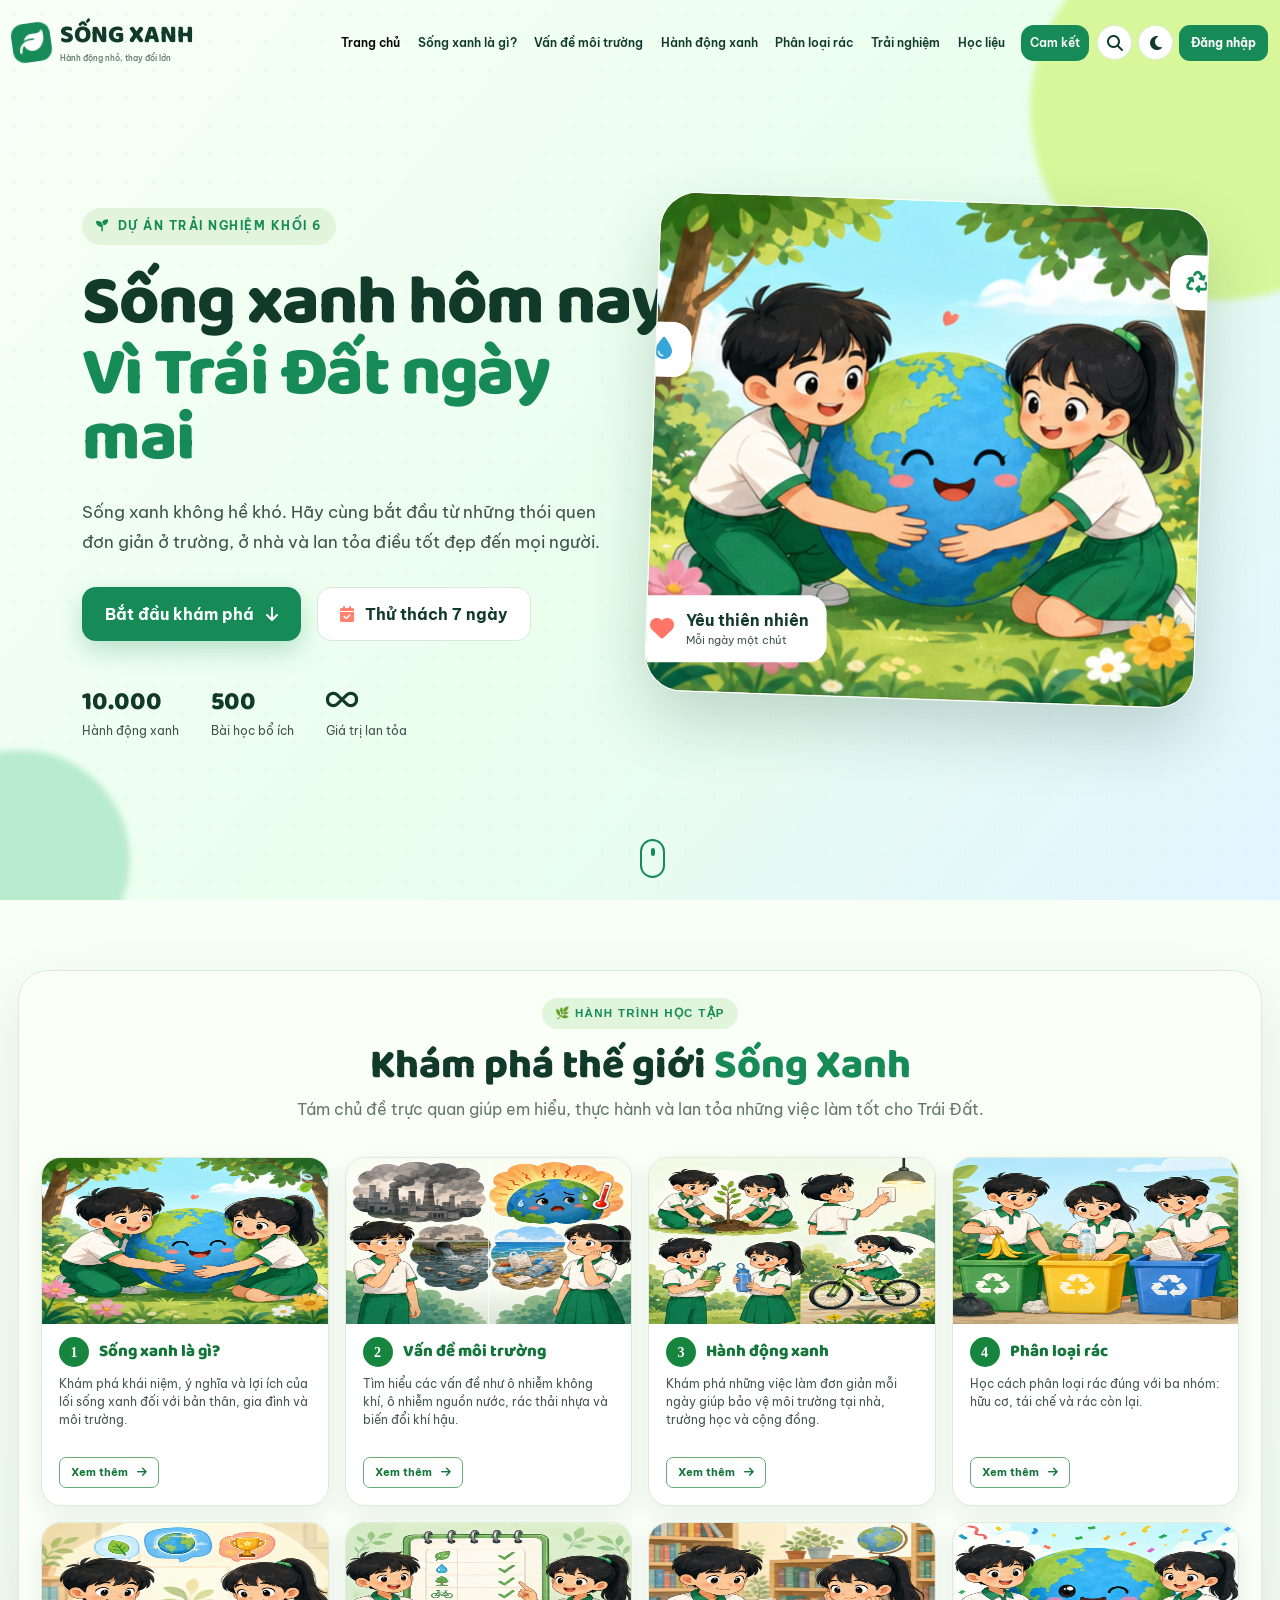
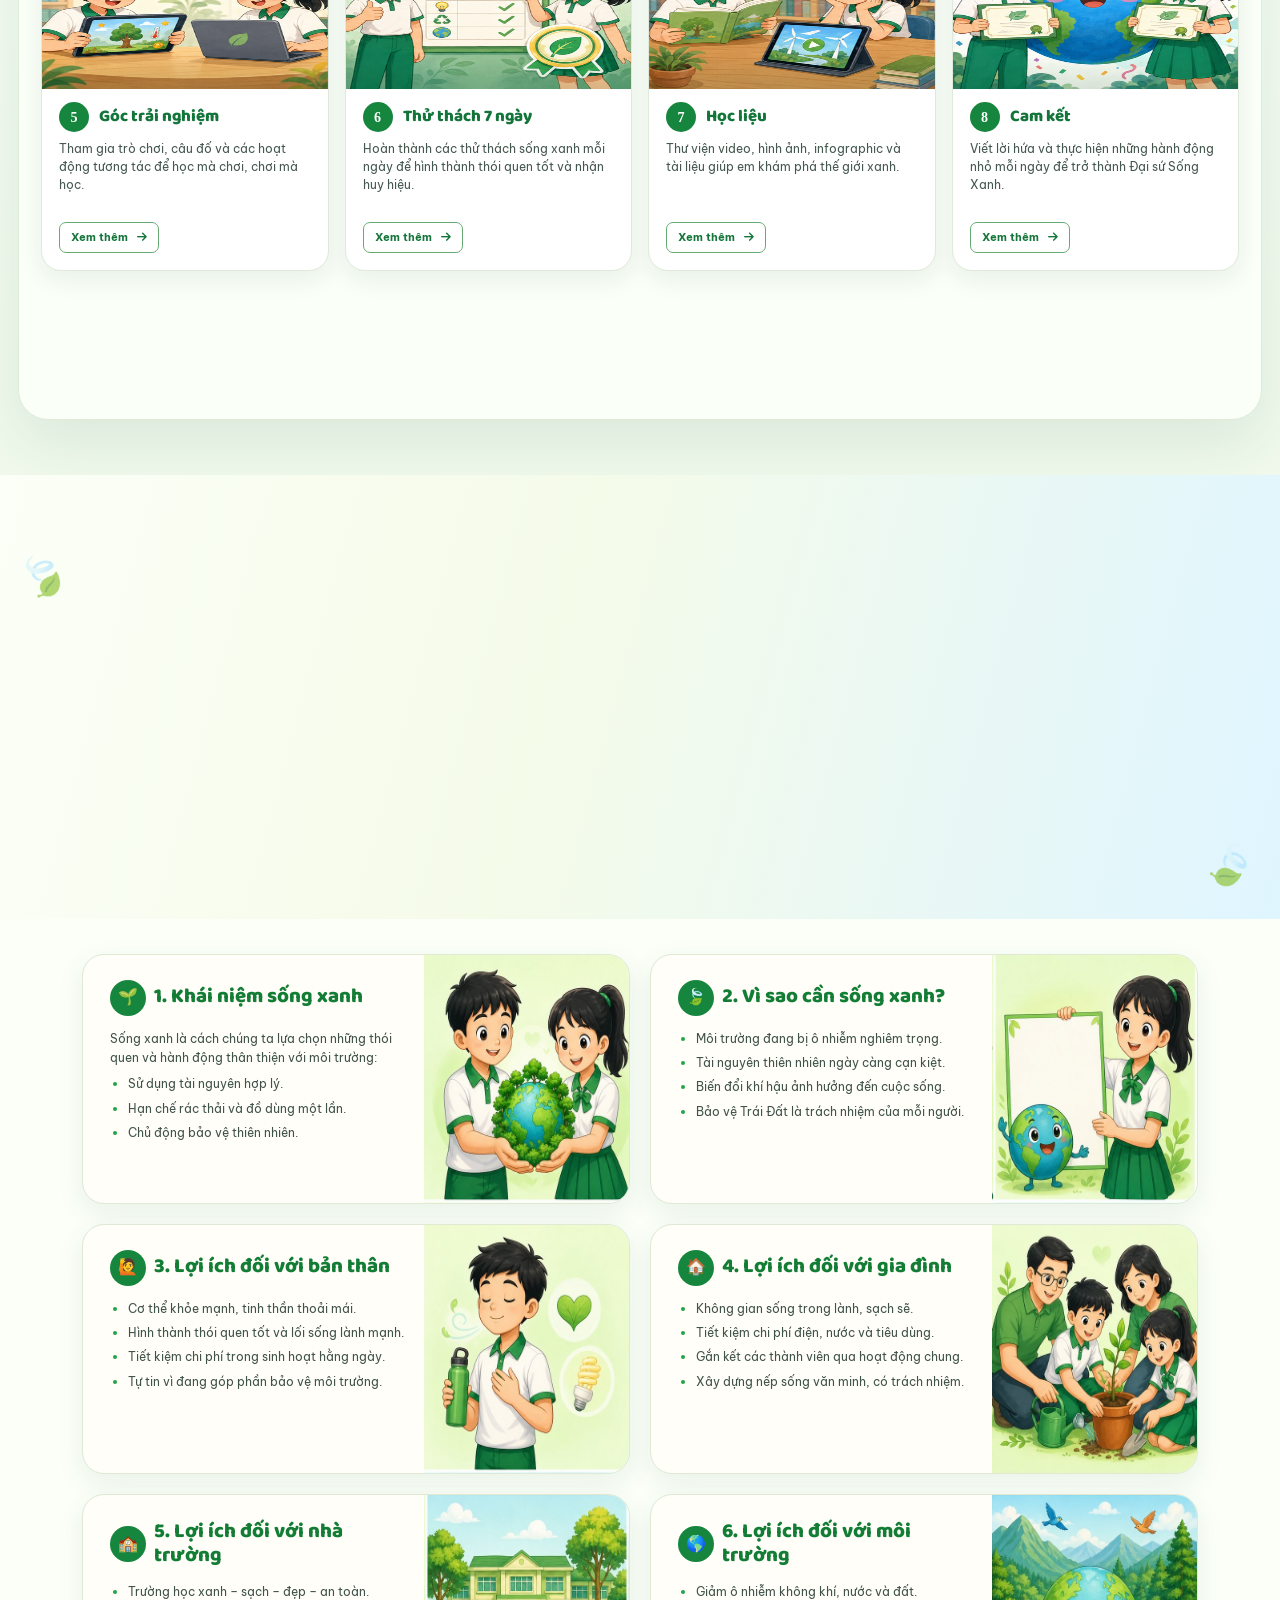
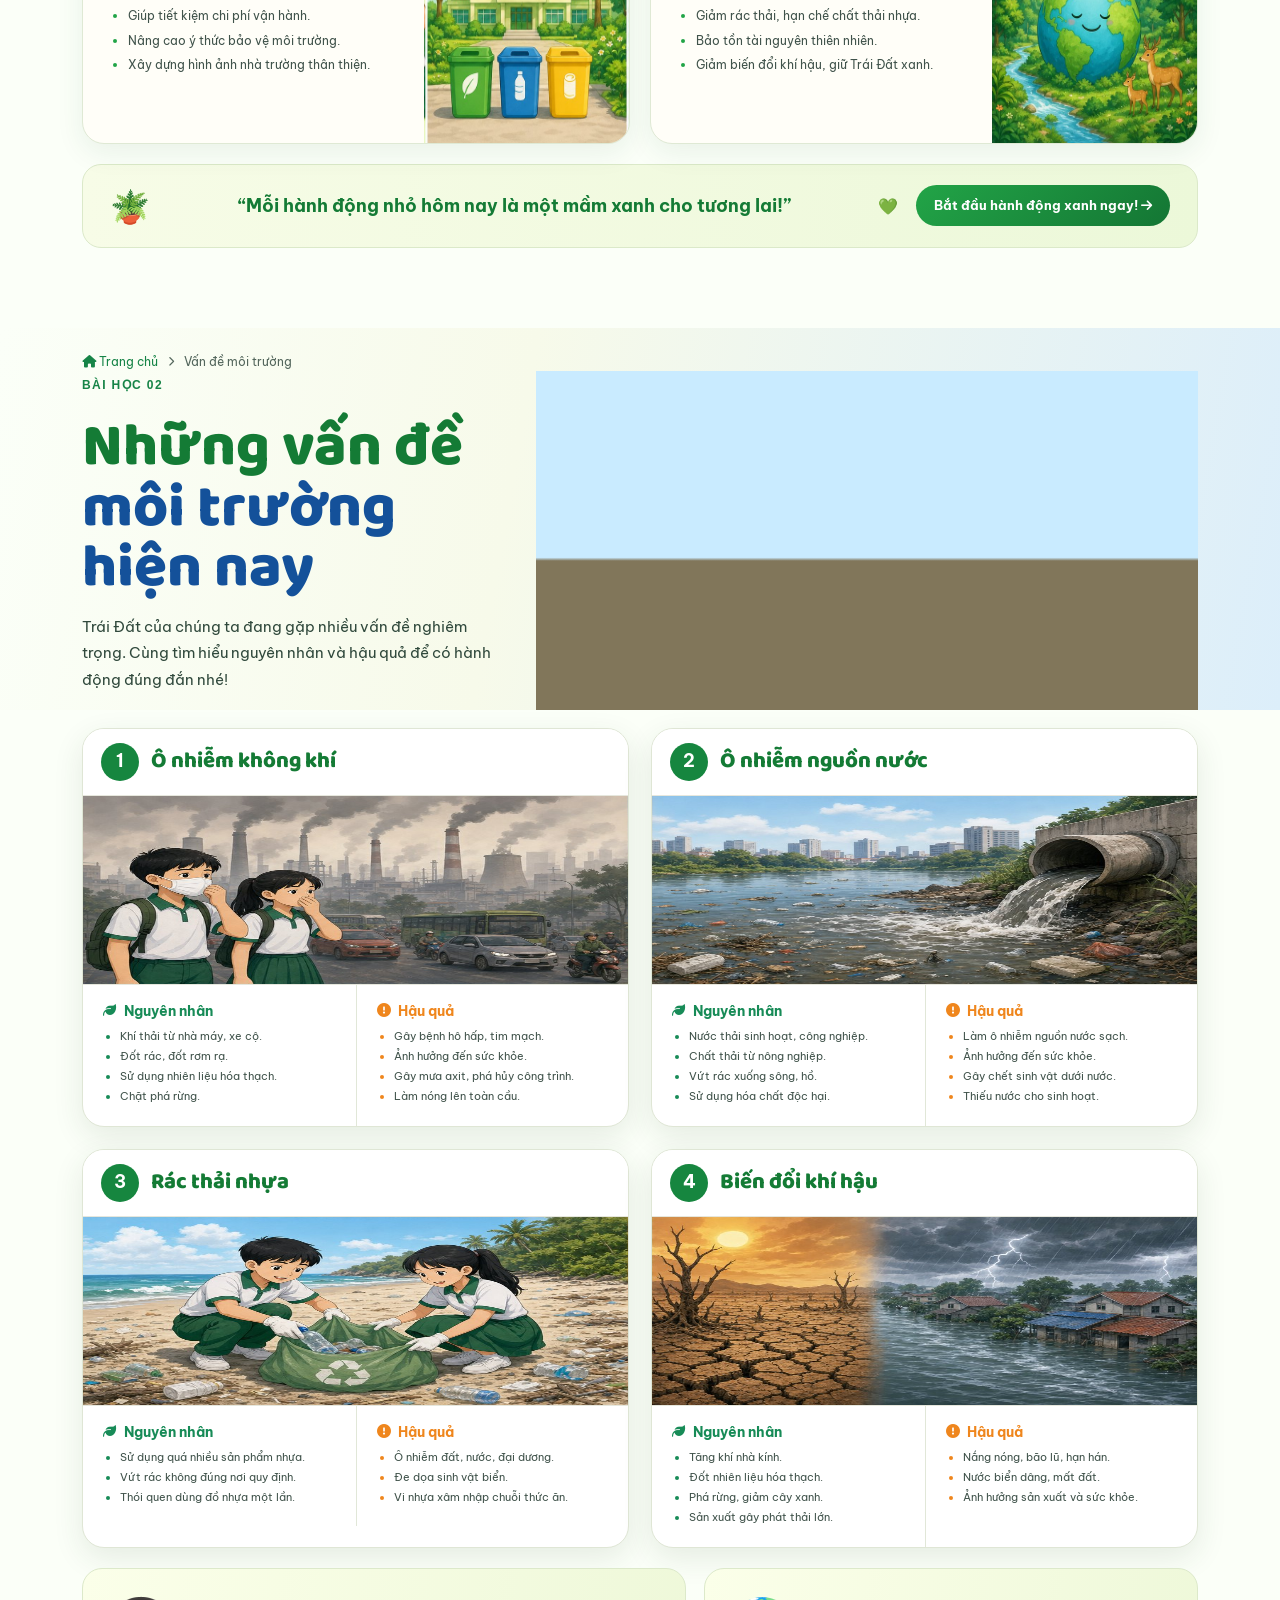
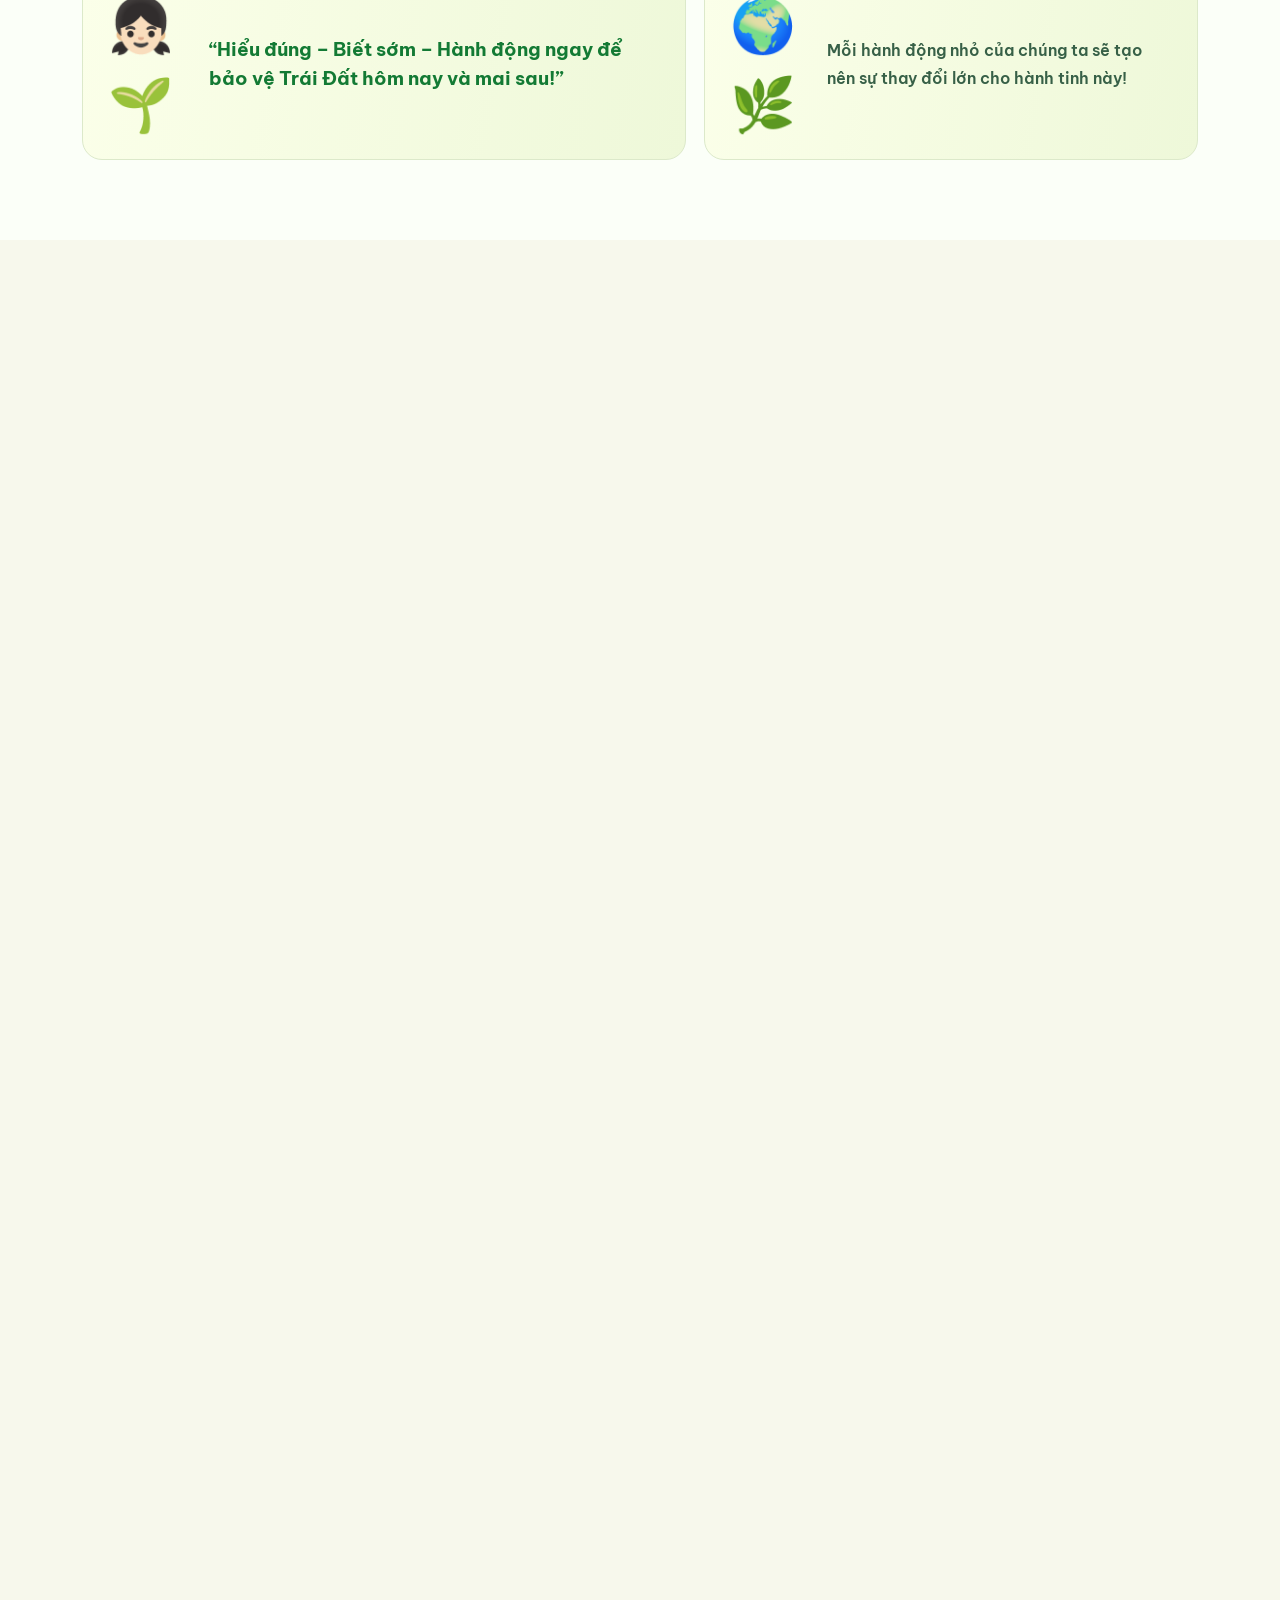
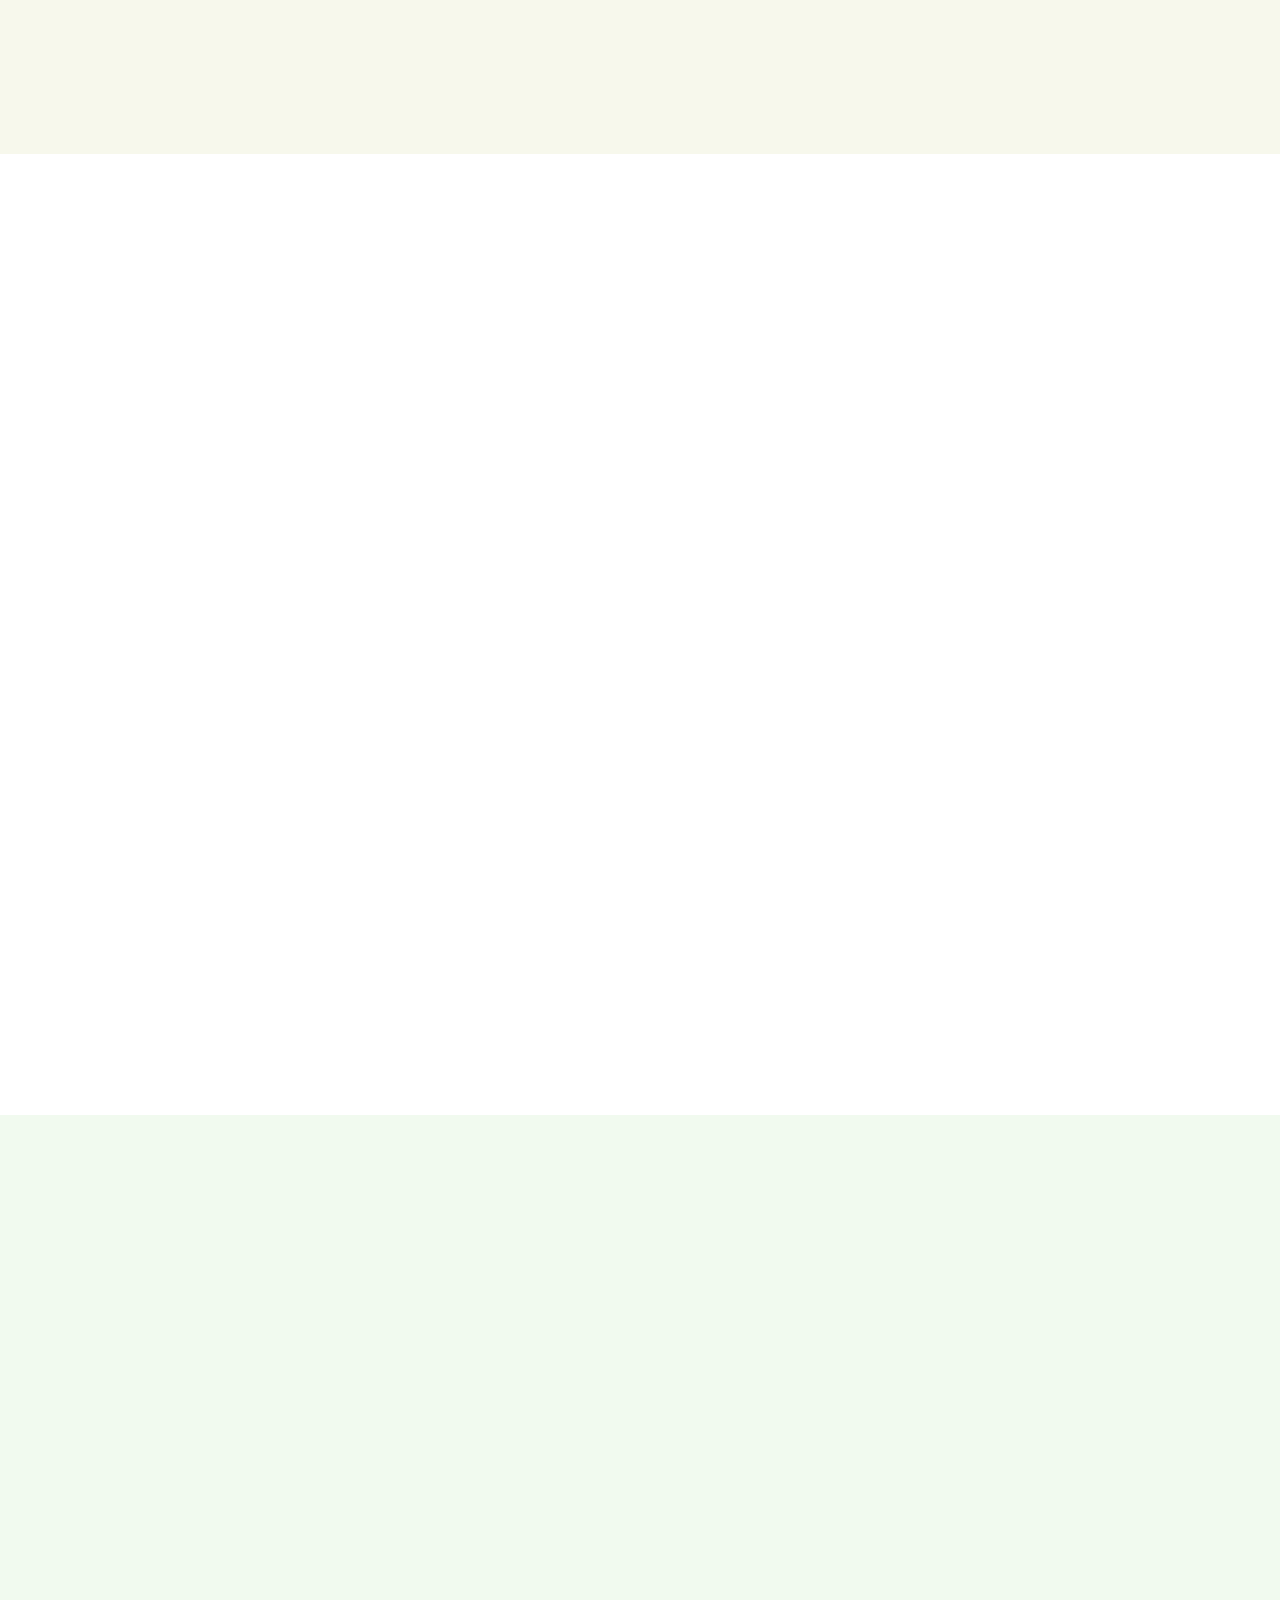
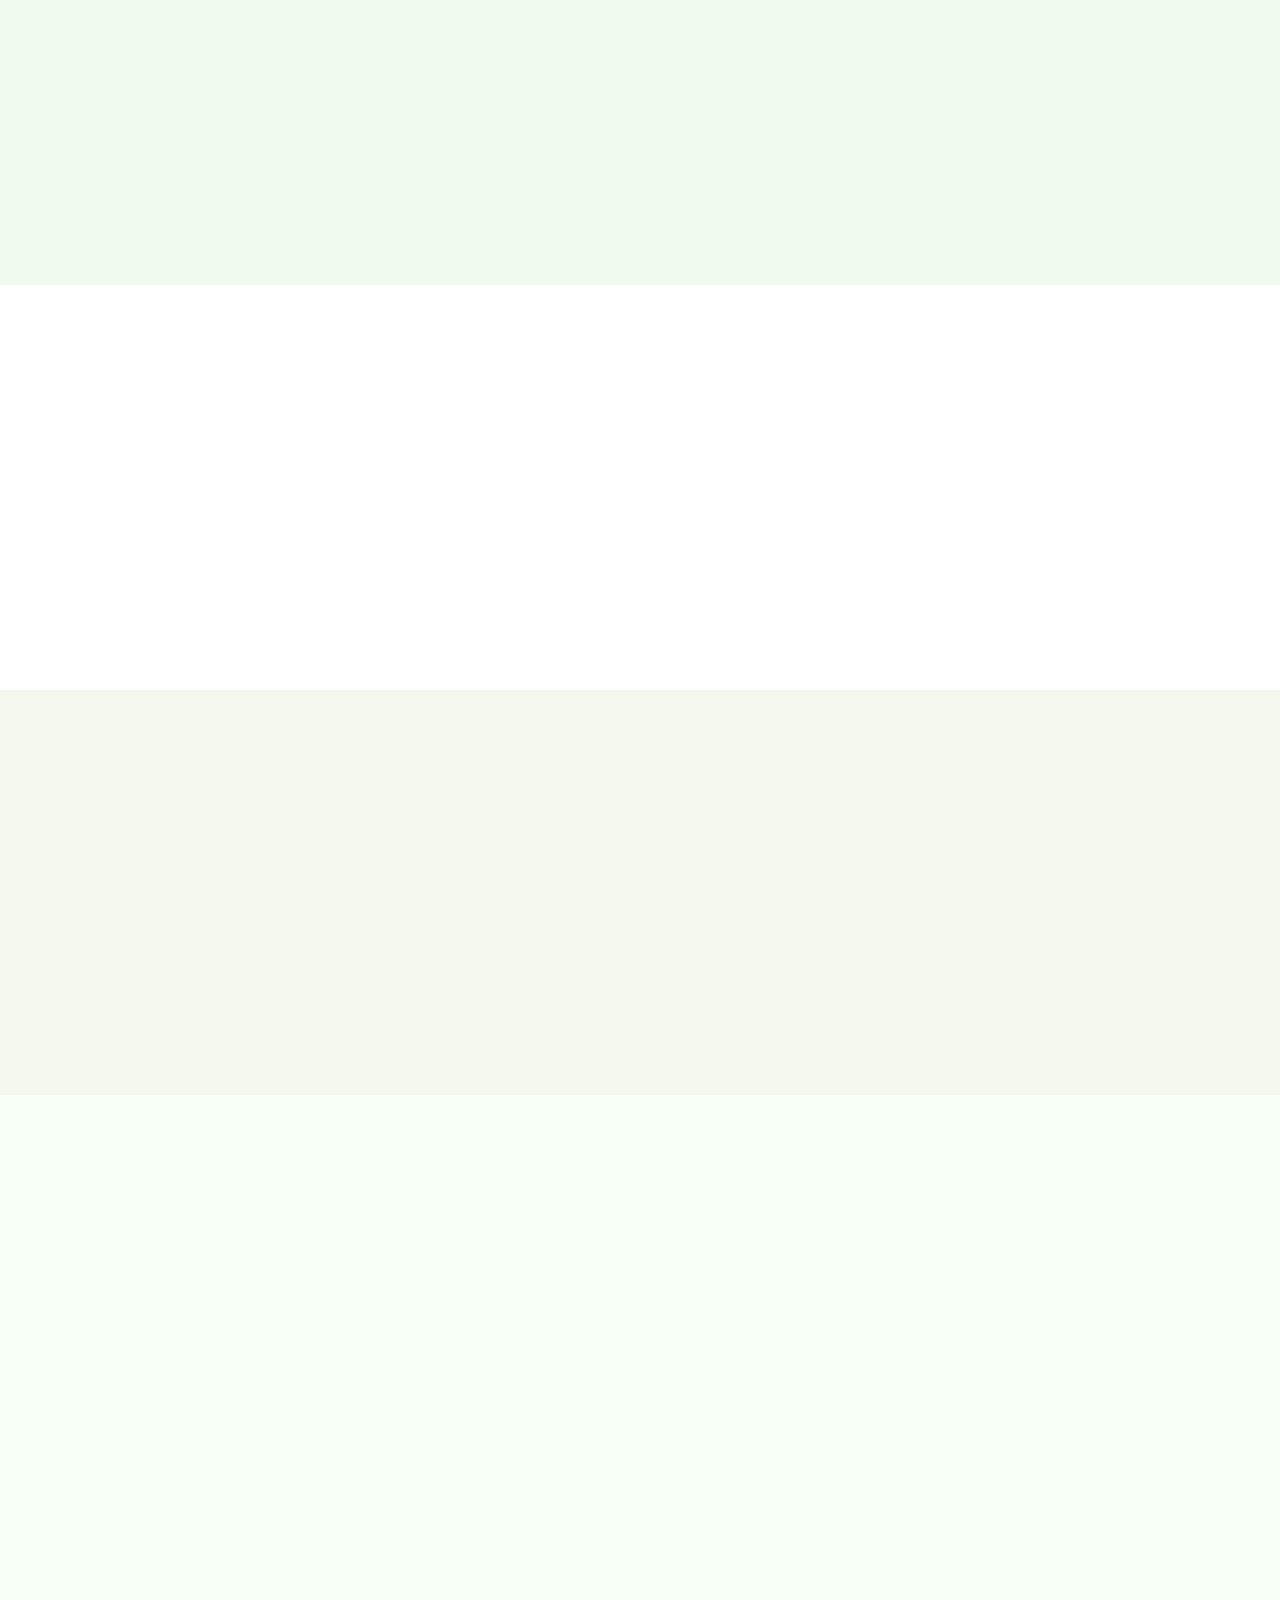
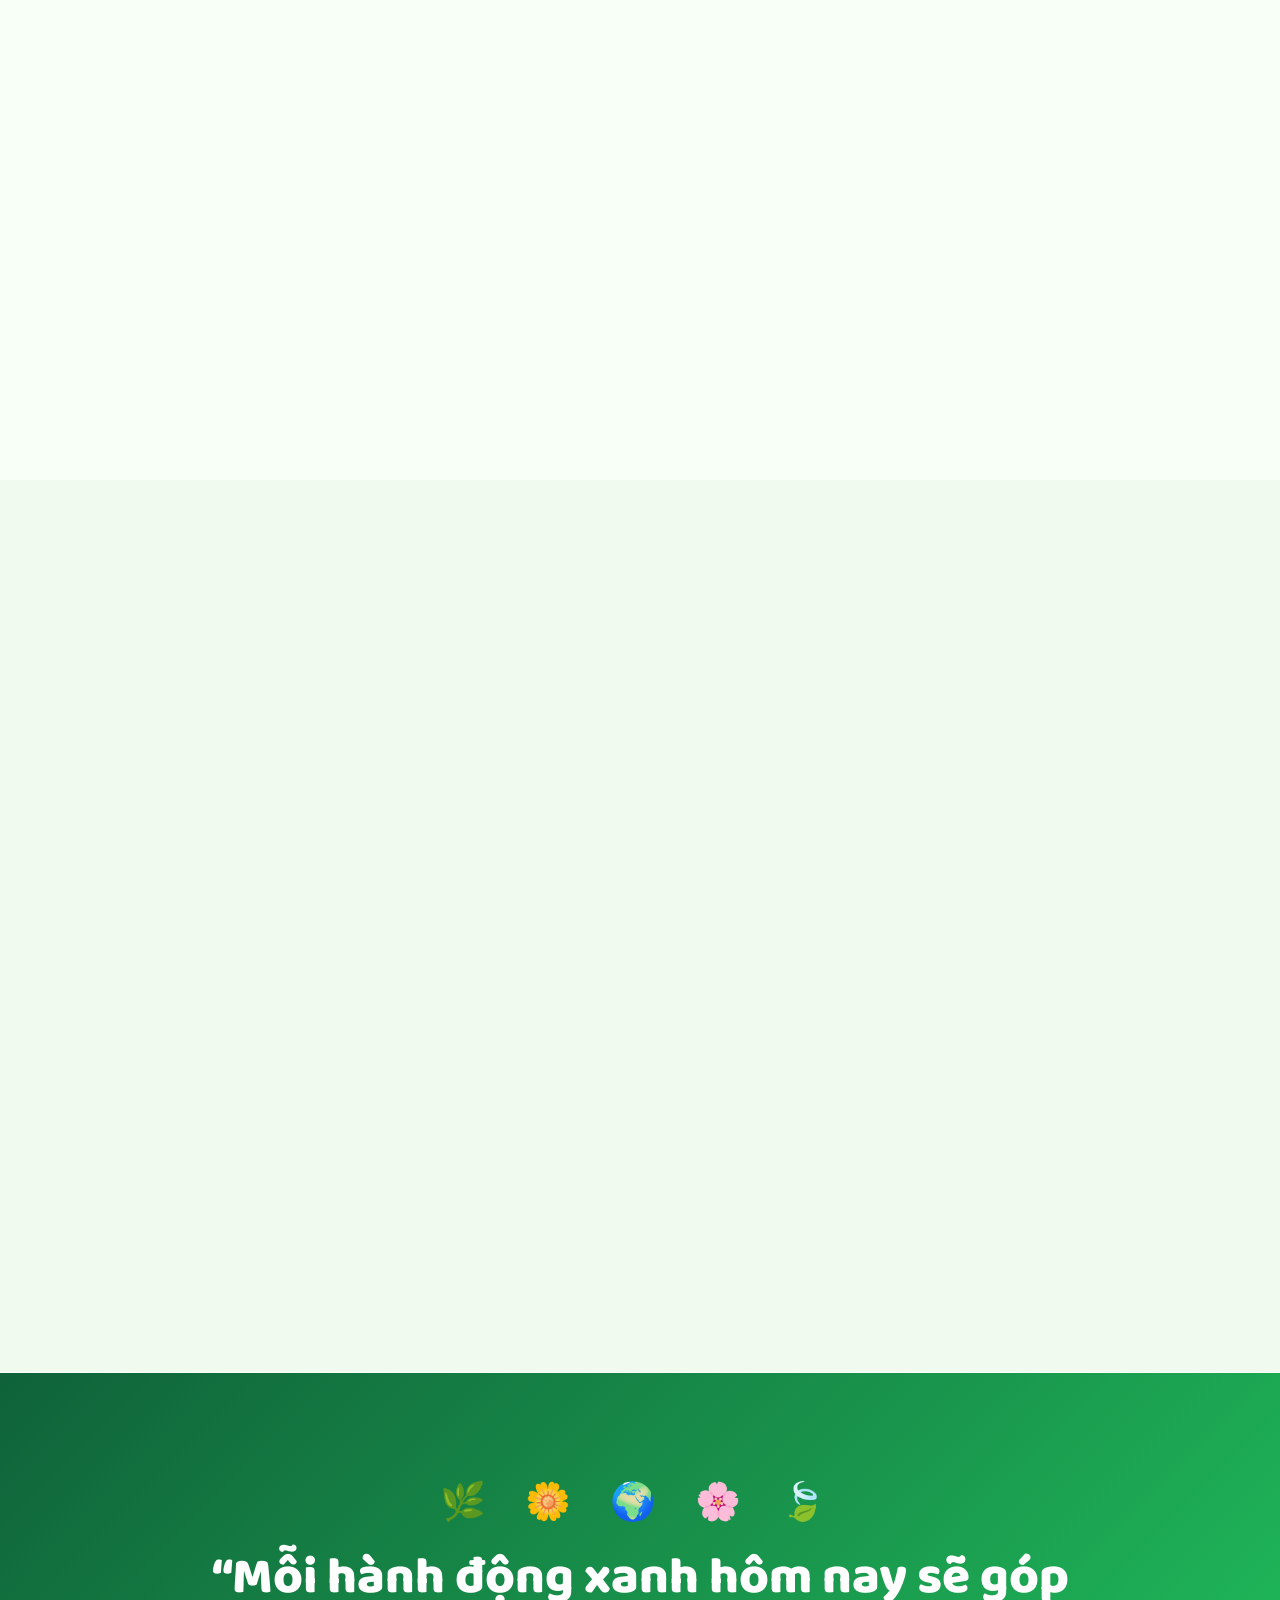
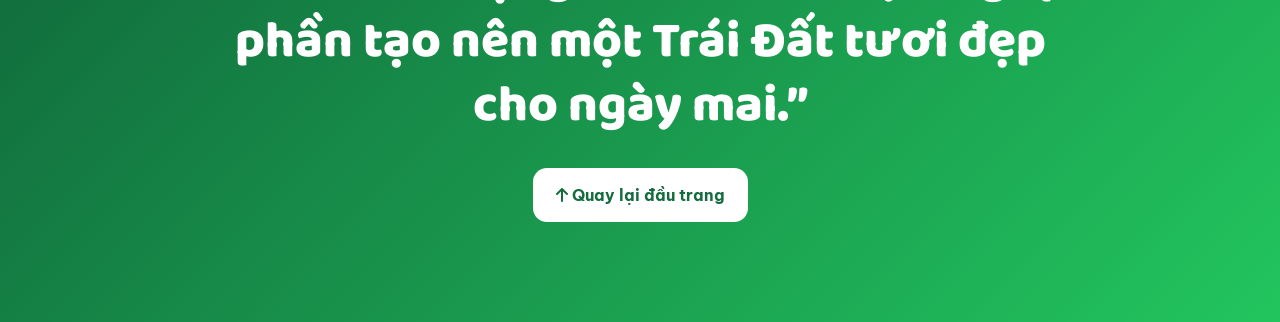
==== commit 57554aed: "V10 bài học 3" ====
--- a/index.html
+++ b/index.html
@@ -100,19 +100,19 @@
     </div><div class="journey-stats reveal"><div><i class="fa-solid fa-tree"></i><p><b class="counter" data-target="10000">0</b><span>Hành động xanh<br>đã được thực hiện</span></p></div><div><i class="fa-solid fa-book-open"></i><p><b class="counter" data-target="500">0</b><span>Bài học và hoạt động<br>hấp dẫn</span></p></div><div><i class="fa-solid fa-download"></i><p><b class="counter" data-target="300">0</b><span>Tài liệu và học liệu<br>miễn phí</span></p></div><div><i class="fa-solid fa-people-group"></i><p><b class="counter" data-target="2000">0</b><span>Đại sứ Sống Xanh<br>đã cam kết</span></p></div><span class="stats-earth">🌍</span></div></div></section>
 
     <section class="lesson-one" id="gioi-thieu">
-      <div class="lesson-one-hero"><div class="container"><nav class="lesson-breadcrumb reveal" aria-label="Đường dẫn"><a href="#trang-chu"><i class="fa-solid fa-house"></i> Trang chủ</a><i class="fa-solid fa-chevron-right"></i><span>Sống xanh là gì?</span></nav><div class="lesson-hero-grid"><div class="reveal"><span class="lesson-kicker">BÀI HỌC 01</span><h2>Sống xanh là gì?</h2><p>Sống xanh là lối sống tích cực, thân thiện với môi trường, được thể hiện qua những hành động nhỏ mỗi ngày nhằm giảm tác động xấu đến Trái Đất và hướng tới một cuộc sống bền vững hơn.</p></div><div class="lesson-hero-art reveal"><div class="sprite-illustration scene-1" role="img" aria-label="Hai học sinh vui vẻ ôm Trái Đất"></div><i class="floating-leaf leaf-one">🍃</i><i class="floating-leaf leaf-two">🌿</i></div></div></div></div>
+      <div class="lesson-one-hero"><div class="container"><nav class="lesson-breadcrumb reveal" aria-label="Đường dẫn"><a href="#trang-chu"><i class="fa-solid fa-house"></i> Trang chủ</a><i class="fa-solid fa-chevron-right"></i><span>Sống xanh là gì?</span></nav><div class="lesson-hero-grid"><div class="reveal"><span class="lesson-kicker">BÀI HỌC 01</span><h2>Sống xanh là gì?</h2><p>Sống xanh là lối sống tích cực, thân thiện với môi trường, được thể hiện qua những hành động nhỏ mỗi ngày nhằm giảm tác động xấu đến Trái Đất và hướng tới một cuộc sống bền vững hơn.</p></div><div class="lesson-hero-art reveal"><img src="assets/images/lesson1-hero-drawn.jpg" width="1696" height="960" loading="lazy" decoding="async" alt="Hai học sinh ôm Trái Đất giữa thành phố xanh"><i class="floating-leaf leaf-one">🍃</i><i class="floating-leaf leaf-two">🌿</i></div></div></div></div>
       <div class="container lesson-one-content"><div class="lesson-detail-grid">
-        <article class="lesson-detail reveal"><div class="lesson-copy"><h3><b>🌱</b> 1. Khái niệm sống xanh</h3><p>Sống xanh là cách chúng ta lựa chọn những thói quen và hành động thân thiện với môi trường:</p><ul><li>Sử dụng tài nguyên hợp lý.</li><li>Hạn chế rác thải và đồ dùng một lần.</li><li>Chủ động bảo vệ thiên nhiên.</li></ul></div><div class="lesson-visual visual-concept"><span>👐</span><b>🌍</b><i>💚</i></div></article>
-        <article class="lesson-detail reveal"><div class="lesson-copy"><h3><b>🍃</b> 2. Vì sao cần sống xanh?</h3><ul><li>Môi trường đang bị ô nhiễm nghiêm trọng.</li><li>Tài nguyên thiên nhiên ngày càng cạn kiệt.</li><li>Biến đổi khí hậu ảnh hưởng đến cuộc sống.</li><li>Bảo vệ Trái Đất là trách nhiệm của mỗi người.</li></ul></div><div class="lesson-visual visual-action"><span>👧🏻</span><b>📋</b><i>🌱</i></div></article>
-        <article class="lesson-detail reveal"><div class="lesson-copy"><h3><b>🙋</b> 3. Lợi ích đối với bản thân</h3><ul><li>Cơ thể khỏe mạnh, tinh thần thoải mái.</li><li>Hình thành thói quen tốt và lối sống lành mạnh.</li><li>Tiết kiệm chi phí trong sinh hoạt hằng ngày.</li><li>Tự tin vì đang góp phần bảo vệ môi trường.</li></ul></div><div class="lesson-visual visual-self"><span>🧘🏻</span><i>💧</i><b>💡</b></div></article>
-        <article class="lesson-detail reveal"><div class="lesson-copy"><h3><b>🏠</b> 4. Lợi ích đối với gia đình</h3><ul><li>Không gian sống trong lành, sạch sẽ.</li><li>Tiết kiệm chi phí điện, nước và tiêu dùng.</li><li>Gắn kết các thành viên qua hoạt động chung.</li><li>Xây dựng nếp sống văn minh, có trách nhiệm.</li></ul></div><div class="lesson-visual visual-family"><span>👨‍👩‍👧‍👦</span><i>🪴</i><b>💚</b></div></article>
-        <article class="lesson-detail reveal"><div class="lesson-copy"><h3><b>🏫</b> 5. Lợi ích đối với nhà trường</h3><ul><li>Trường học xanh – sạch – đẹp – an toàn.</li><li>Giúp tiết kiệm chi phí vận hành.</li><li>Nâng cao ý thức bảo vệ môi trường.</li><li>Xây dựng hình ảnh nhà trường thân thiện.</li></ul></div><div class="lesson-visual visual-school"><span>🏫</span><div>🟢 🟡 🔵</div><i>🌳</i></div></article>
-        <article class="lesson-detail reveal"><div class="lesson-copy"><h3><b>🌎</b> 6. Lợi ích đối với môi trường</h3><ul><li>Giảm ô nhiễm không khí, nước và đất.</li><li>Giảm rác thải, hạn chế chất thải nhựa.</li><li>Bảo tồn tài nguyên thiên nhiên.</li><li>Giảm biến đổi khí hậu, giữ Trái Đất xanh.</li></ul></div><div class="lesson-visual visual-nature"><span>🌍</span><div>🌲 🦌 🏔️</div><i>🕊️</i></div></article>
+        <article class="lesson-detail reveal"><div class="lesson-copy"><h3><b>🌱</b> 1. Khái niệm sống xanh</h3><p>Sống xanh là cách chúng ta lựa chọn những thói quen và hành động thân thiện với môi trường:</p><ul><li>Sử dụng tài nguyên hợp lý.</li><li>Hạn chế rác thải và đồ dùng một lần.</li><li>Chủ động bảo vệ thiên nhiên.</li></ul></div><div class="lesson-visual drawn-lesson-one drawn-one" role="img" aria-label="Học sinh nâng niu hành tinh xanh"></div></article>
+        <article class="lesson-detail reveal"><div class="lesson-copy"><h3><b>🍃</b> 2. Vì sao cần sống xanh?</h3><ul><li>Môi trường đang bị ô nhiễm nghiêm trọng.</li><li>Tài nguyên thiên nhiên ngày càng cạn kiệt.</li><li>Biến đổi khí hậu ảnh hưởng đến cuộc sống.</li><li>Bảo vệ Trái Đất là trách nhiệm của mỗi người.</li></ul></div><div class="lesson-visual drawn-lesson-one drawn-two" role="img" aria-label="Học sinh kêu gọi hành động vì Trái Đất"></div></article>
+        <article class="lesson-detail reveal"><div class="lesson-copy"><h3><b>🙋</b> 3. Lợi ích đối với bản thân</h3><ul><li>Cơ thể khỏe mạnh, tinh thần thoải mái.</li><li>Hình thành thói quen tốt và lối sống lành mạnh.</li><li>Tiết kiệm chi phí trong sinh hoạt hằng ngày.</li><li>Tự tin vì đang góp phần bảo vệ môi trường.</li></ul></div><div class="lesson-visual drawn-lesson-one drawn-three" role="img" aria-label="Học sinh khỏe mạnh với thói quen sống xanh"></div></article>
+        <article class="lesson-detail reveal"><div class="lesson-copy"><h3><b>🏠</b> 4. Lợi ích đối với gia đình</h3><ul><li>Không gian sống trong lành, sạch sẽ.</li><li>Tiết kiệm chi phí điện, nước và tiêu dùng.</li><li>Gắn kết các thành viên qua hoạt động chung.</li><li>Xây dựng nếp sống văn minh, có trách nhiệm.</li></ul></div><div class="lesson-visual drawn-lesson-one drawn-four" role="img" aria-label="Gia đình cùng chăm sóc cây xanh"></div></article>
+        <article class="lesson-detail reveal"><div class="lesson-copy"><h3><b>🏫</b> 5. Lợi ích đối với nhà trường</h3><ul><li>Trường học xanh – sạch – đẹp – an toàn.</li><li>Giúp tiết kiệm chi phí vận hành.</li><li>Nâng cao ý thức bảo vệ môi trường.</li><li>Xây dựng hình ảnh nhà trường thân thiện.</li></ul></div><div class="lesson-visual drawn-lesson-one drawn-five" role="img" aria-label="Trường học xanh với các thùng phân loại rác"></div></article>
+        <article class="lesson-detail reveal"><div class="lesson-copy"><h3><b>🌎</b> 6. Lợi ích đối với môi trường</h3><ul><li>Giảm ô nhiễm không khí, nước và đất.</li><li>Giảm rác thải, hạn chế chất thải nhựa.</li><li>Bảo tồn tài nguyên thiên nhiên.</li><li>Giảm biến đổi khí hậu, giữ Trái Đất xanh.</li></ul></div><div class="lesson-visual drawn-lesson-one drawn-six" role="img" aria-label="Trái Đất xanh giữa rừng, núi và động vật"></div></article>
       </div><div class="lesson-cta reveal"><span>🪴</span><strong>“Mỗi hành động nhỏ hôm nay là một mầm xanh cho tương lai!”</strong><i>💚</i><a href="#hanh-dong">Bắt đầu hành động xanh ngay! <i class="fa-solid fa-arrow-right"></i></a></div></div>
     </section>
 
     <section class="environment-lesson" id="van-de">
-      <div class="environment-hero"><div class="container"><nav class="lesson-breadcrumb reveal" aria-label="Đường dẫn"><a href="#trang-chu"><i class="fa-solid fa-house"></i> Trang chủ</a><i class="fa-solid fa-chevron-right"></i><span>Vấn đề môi trường</span></nav><div class="environment-hero-grid"><div class="reveal"><span class="lesson-kicker">BÀI HỌC 02</span><h2>Những vấn đề<br><b>môi trường hiện nay</b></h2><p>Trái Đất của chúng ta đang gặp nhiều vấn đề nghiêm trọng. Cùng tìm hiểu nguyên nhân và hậu quả để có hành động đúng đắn nhé!</p></div><div class="environment-hero-art reveal"><div class="pollution-sky">☁️ ☁️</div><div class="factory-city">🏭🏭🏙️</div><div class="sad-earth">🌍</div><div class="polluted-ground">🧴 🥤 🗑️ 🛢️</div><div class="green-corner">🌳🌿</div></div></div></div></div>
+      <div class="environment-hero"><div class="container"><nav class="lesson-breadcrumb reveal" aria-label="Đường dẫn"><a href="#trang-chu"><i class="fa-solid fa-house"></i> Trang chủ</a><i class="fa-solid fa-chevron-right"></i><span>Vấn đề môi trường</span></nav><div class="environment-hero-grid"><div class="reveal"><span class="lesson-kicker">BÀI HỌC 02</span><h2>Những vấn đề<br><b>môi trường hiện nay</b></h2><p>Trái Đất của chúng ta đang gặp nhiều vấn đề nghiêm trọng. Cùng tìm hiểu nguyên nhân và hậu quả để có hành động đúng đắn nhé!</p></div><div class="environment-hero-art reveal"><img src="assets/images/lesson2-hero-drawn.jpg" width="1696" height="960" loading="lazy" decoding="async" alt="Trái Đất buồn giữa nhà máy, khói và rác thải"></div></div></div></div>
       <div class="container environment-content"><div class="environment-grid">
         <article class="environment-card reveal"><header><b>1</b><h3>Ô nhiễm không khí</h3></header><div class="environment-scene air-scene"><span class="smog">☁️☁️</span><span class="industry">🏭🏭</span><span class="traffic">🚗 🚙 🚌</span><span class="student-mask">😷</span></div><div class="cause-effect"><section><h4><i class="fa-solid fa-leaf"></i> Nguyên nhân</h4><ul><li>Khí thải từ nhà máy, xe cộ.</li><li>Đốt rác, đốt rơm rạ.</li><li>Sử dụng nhiên liệu hóa thạch.</li><li>Chặt phá rừng.</li></ul></section><section><h4><i class="fa-solid fa-circle-exclamation"></i> Hậu quả</h4><ul><li>Gây bệnh hô hấp, tim mạch.</li><li>Ảnh hưởng đến sức khỏe.</li><li>Gây mưa axit, phá hủy công trình.</li><li>Làm nóng lên toàn cầu.</li></ul></section></div></article>
         <article class="environment-card reveal"><header><b>2</b><h3>Ô nhiễm nguồn nước</h3></header><div class="environment-scene water-scene"><span class="pipe">🛢️</span><span class="dirty-water">🌊</span><span class="water-trash">🧴 🥤 🗑️</span><span class="river-bank">🌳🏙️</span></div><div class="cause-effect"><section><h4><i class="fa-solid fa-leaf"></i> Nguyên nhân</h4><ul><li>Nước thải sinh hoạt, công nghiệp.</li><li>Chất thải từ nông nghiệp.</li><li>Vứt rác xuống sông, hồ.</li><li>Sử dụng hóa chất độc hại.</li></ul></section><section><h4><i class="fa-solid fa-circle-exclamation"></i> Hậu quả</h4><ul><li>Làm ô nhiễm nguồn nước sạch.</li><li>Ảnh hưởng đến sức khỏe.</li><li>Gây chết sinh vật dưới nước.</li><li>Thiếu nước cho sinh hoạt.</li></ul></section></div></article>
--- a/style.css
+++ b/style.css
@@ -78,3 +78,4 @@
 .environment-lesson{background:#fbfff8}.environment-hero{padding:25px 0 0;background:linear-gradient(100deg,#fbfff8 0%,#f7faea 40%,#dceefa 100%);overflow:hidden}.environment-hero-grid{display:grid;grid-template-columns:.78fr 1.22fr;align-items:center;min-height:310px;gap:30px}.environment-hero-grid h2{margin:13px 0 15px;color:#147b35;font-size:clamp(2.8rem,4.7vw,4.6rem);line-height:1}.environment-hero-grid h2 b{color:#14519a}.environment-hero-grid p{max-width:590px;color:#30493c;font-size:.95rem}.environment-hero-art{position:relative;align-self:stretch;min-height:300px;background:linear-gradient(#c9ebff 0 55%,#81765a 56%);overflow:hidden}.pollution-sky{position:absolute;left:3%;right:0;top:0;color:#58636b;font-size:5rem;letter-spacing:-25px;filter:grayscale(1);opacity:.75}.factory-city{position:absolute;left:5%;bottom:26%;font-size:4.2rem;filter:grayscale(.6) saturate(.5)}.sad-earth{position:absolute;z-index:2;left:52%;bottom:8%;font-size:10rem;filter:grayscale(.18) drop-shadow(0 13px 12px #26382d55)}.sad-earth:after{content:'☹';position:absolute;left:39%;top:34%;font-size:2.5rem;color:#153a57}.polluted-ground{position:absolute;z-index:3;left:20%;right:5%;bottom:1%;font-size:1.7rem;letter-spacing:20px}.green-corner{position:absolute;z-index:2;right:0;bottom:5%;font-size:4.2rem}.environment-content{padding-top:18px;padding-bottom:80px}.environment-grid{display:grid;grid-template-columns:repeat(2,1fr);gap:22px}.environment-card{overflow:hidden;border:1px solid #dfe6d5;border-radius:22px;background:#fff;box-shadow:0 10px 30px rgba(40,72,43,.1);transition:.3s}.environment-card:hover{transform:translateY(-5px);box-shadow:0 17px 40px rgba(40,72,43,.15)}.environment-card>header{display:flex;align-items:center;gap:12px;padding:14px 18px;background:#fff}.environment-card>header>b{width:38px;height:38px;display:grid;place-items:center;border-radius:50%;background:#16863f;color:#fff;font-size:1.1rem}.environment-card>header h3{margin:0;color:#147b35;font-size:1.38rem}.environment-scene{position:relative;height:190px;overflow:hidden;border-block:1px solid #e6e7dd}.air-scene{background:linear-gradient(#aeb9bd,#d6d4c9 58%,#6d706c 59%)}.smog{position:absolute;left:5%;top:-35px;font-size:6rem;filter:grayscale(1);opacity:.75}.industry{position:absolute;left:5%;bottom:33px;font-size:4.2rem;filter:grayscale(.7)}.traffic{position:absolute;left:12%;right:12%;bottom:8px;font-size:2.1rem;letter-spacing:20px}.student-mask{position:absolute;z-index:2;right:7%;bottom:5px;font-size:5.8rem}.water-scene{background:linear-gradient(#ccecff 0 35%,#628d94 36% 100%)}.pipe{position:absolute;z-index:3;left:4%;top:30px;font-size:5rem;transform:rotate(15deg)}.dirty-water{position:absolute;inset:auto 0 0;font-size:5rem;letter-spacing:-20px;filter:grayscale(.45)}.water-trash{position:absolute;z-index:2;left:24%;bottom:22px;font-size:1.8rem;letter-spacing:18px}.river-bank{position:absolute;right:3%;top:4px;font-size:3.2rem}.plastic-scene{background:linear-gradient(#bde9ff 0 48%,#eed399 49% 100%)}.beach{position:absolute;inset:15px 0 auto;text-align:center;font-size:5rem}.plastic-trash{position:absolute;left:4%;right:4%;bottom:12px;font-size:2.1rem;letter-spacing:20px}.clean-team{position:absolute;z-index:2;right:18%;bottom:4px;font-size:3.7rem}.climate-scene{display:grid;grid-template-columns:1fr 1fr}.climate-scene>div{position:relative;display:grid;place-items:center;font-size:5rem}.drought{background:linear-gradient(#ffe394,#c98d42)}.storm{background:linear-gradient(#536a84,#678091)}.climate-scene span{font-style:normal}.climate-scene i{position:absolute;bottom:10px;font-style:normal;font-size:2.5rem}.cause-effect{display:grid;grid-template-columns:1fr 1fr}.cause-effect section{padding:17px 20px}.cause-effect section+section{border-left:1px solid #e1e7d8}.cause-effect h4{display:flex;align-items:center;gap:7px;color:#178b57;font:700 .85rem 'Be Vietnam Pro'}.cause-effect section+section h4{color:#ef861d}.cause-effect ul{margin:0;padding-left:17px}.cause-effect li{margin:4px 0;font-size:.7rem;line-height:1.45}.cause-effect section:first-child li::marker{color:#178b57}.cause-effect section:last-child li::marker{color:#ef861d}.environment-messages{display:grid;grid-template-columns:1.1fr .9fr;gap:18px;margin-top:20px}.environment-messages>div{display:flex;align-items:center;gap:24px;min-height:100px;padding:16px 25px;border:1px solid #dce9ca;border-radius:20px;background:linear-gradient(100deg,#fbffe9,#eef8d9)}.environment-messages span{font-size:3.3rem}.environment-messages strong{color:#137a34;font-size:1.18rem}.environment-messages p{margin:0;color:#376047;font-weight:600}body.dark-mode .environment-lesson{background:#0b1e16}body.dark-mode .environment-hero{background:#132b21}body.dark-mode .environment-hero-grid p{color:#c8dace}body.dark-mode .environment-card{background:#163427;border-color:#315541}body.dark-mode .environment-card>header{background:#163427}body.dark-mode .environment-messages>div{background:#173827;border-color:#315541}
 @media(max-width:991px){.environment-hero-grid{grid-template-columns:1fr;padding-top:50px}.environment-hero-art{min-height:360px}.environment-grid{grid-template-columns:1fr}}
 @media(max-width:650px){.environment-hero-grid h2{font-size:3rem}.environment-hero-art{min-height:270px}.sad-earth{font-size:7rem}.factory-city{font-size:3.2rem}.environment-scene{height:165px}.cause-effect{grid-template-columns:1fr}.cause-effect section+section{border-left:0;border-top:1px solid #e1e7d8}.environment-messages{grid-template-columns:1fr}.environment-messages strong{font-size:.9rem}.environment-messages span{font-size:2.4rem}}
+.lesson-hero-art>img,.environment-hero-art>img{width:100%;height:100%;object-fit:cover;display:block}.lesson-hero-art>img{position:absolute;inset:10px 0 0;height:calc(100% - 10px);border-radius:80px 0 0 0}.environment-hero-art>img{position:absolute;inset:0}.drawn-lesson-one{background-image:url('assets/images/lesson1-scenes-drawn.jpg');background-repeat:no-repeat;background-size:300% 200%;transition:transform .6s ease}.drawn-one{background-position:0 0}.drawn-two{background-position:50% 0}.drawn-three{background-position:100% 0}.drawn-four{background-position:0 100%}.drawn-five{background-position:50% 100%}.drawn-six{background-position:100% 100%}.lesson-detail:hover .drawn-lesson-one{transform:scale(1.035)}.environment-scene{background-image:url('assets/images/lesson2-scenes-drawn.jpg');background-repeat:no-repeat;background-size:200% 200%;transition:background-size .6s ease}.environment-scene>span,.climate-scene>div{visibility:hidden}.air-scene{background-position:0 0}.water-scene{background-position:100% 0}.plastic-scene{background-position:0 100%}.climate-scene{display:block;background-position:100% 100%}.environment-card:hover .environment-scene{background-size:205% 205%}
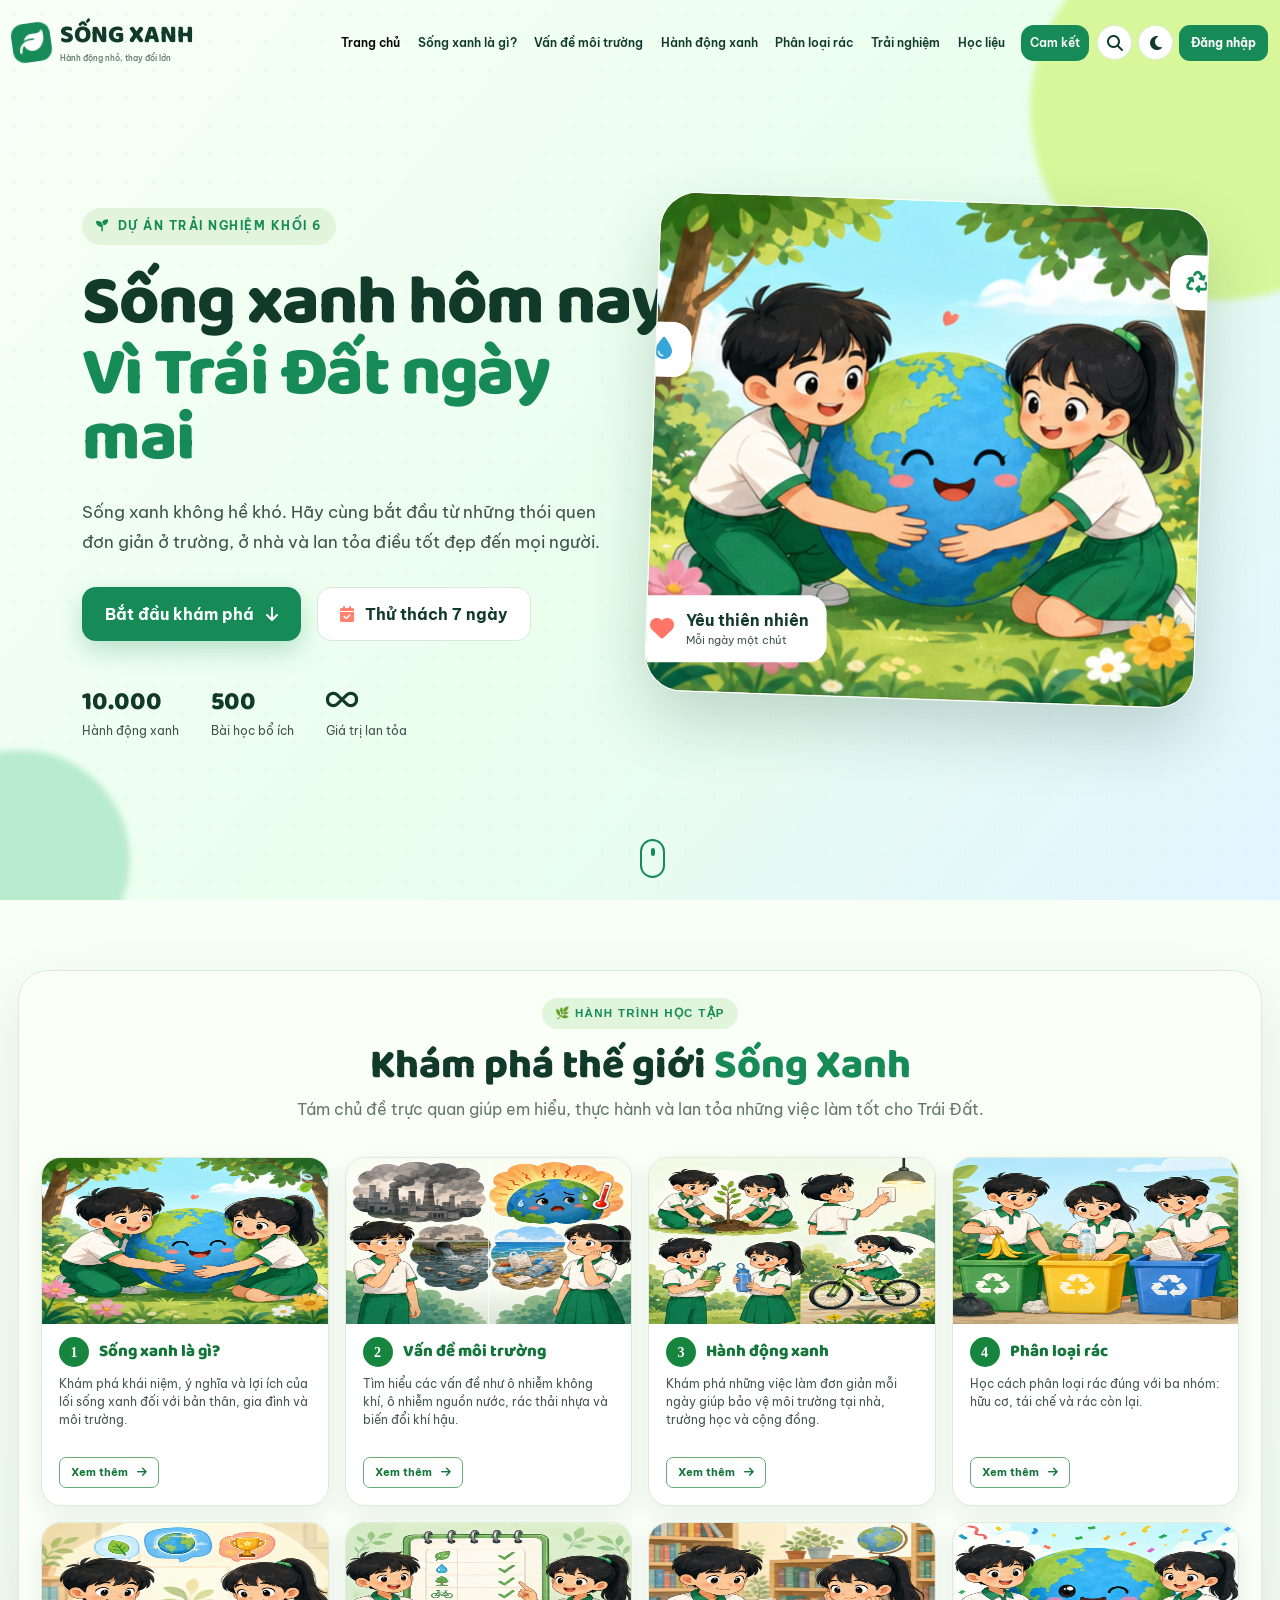
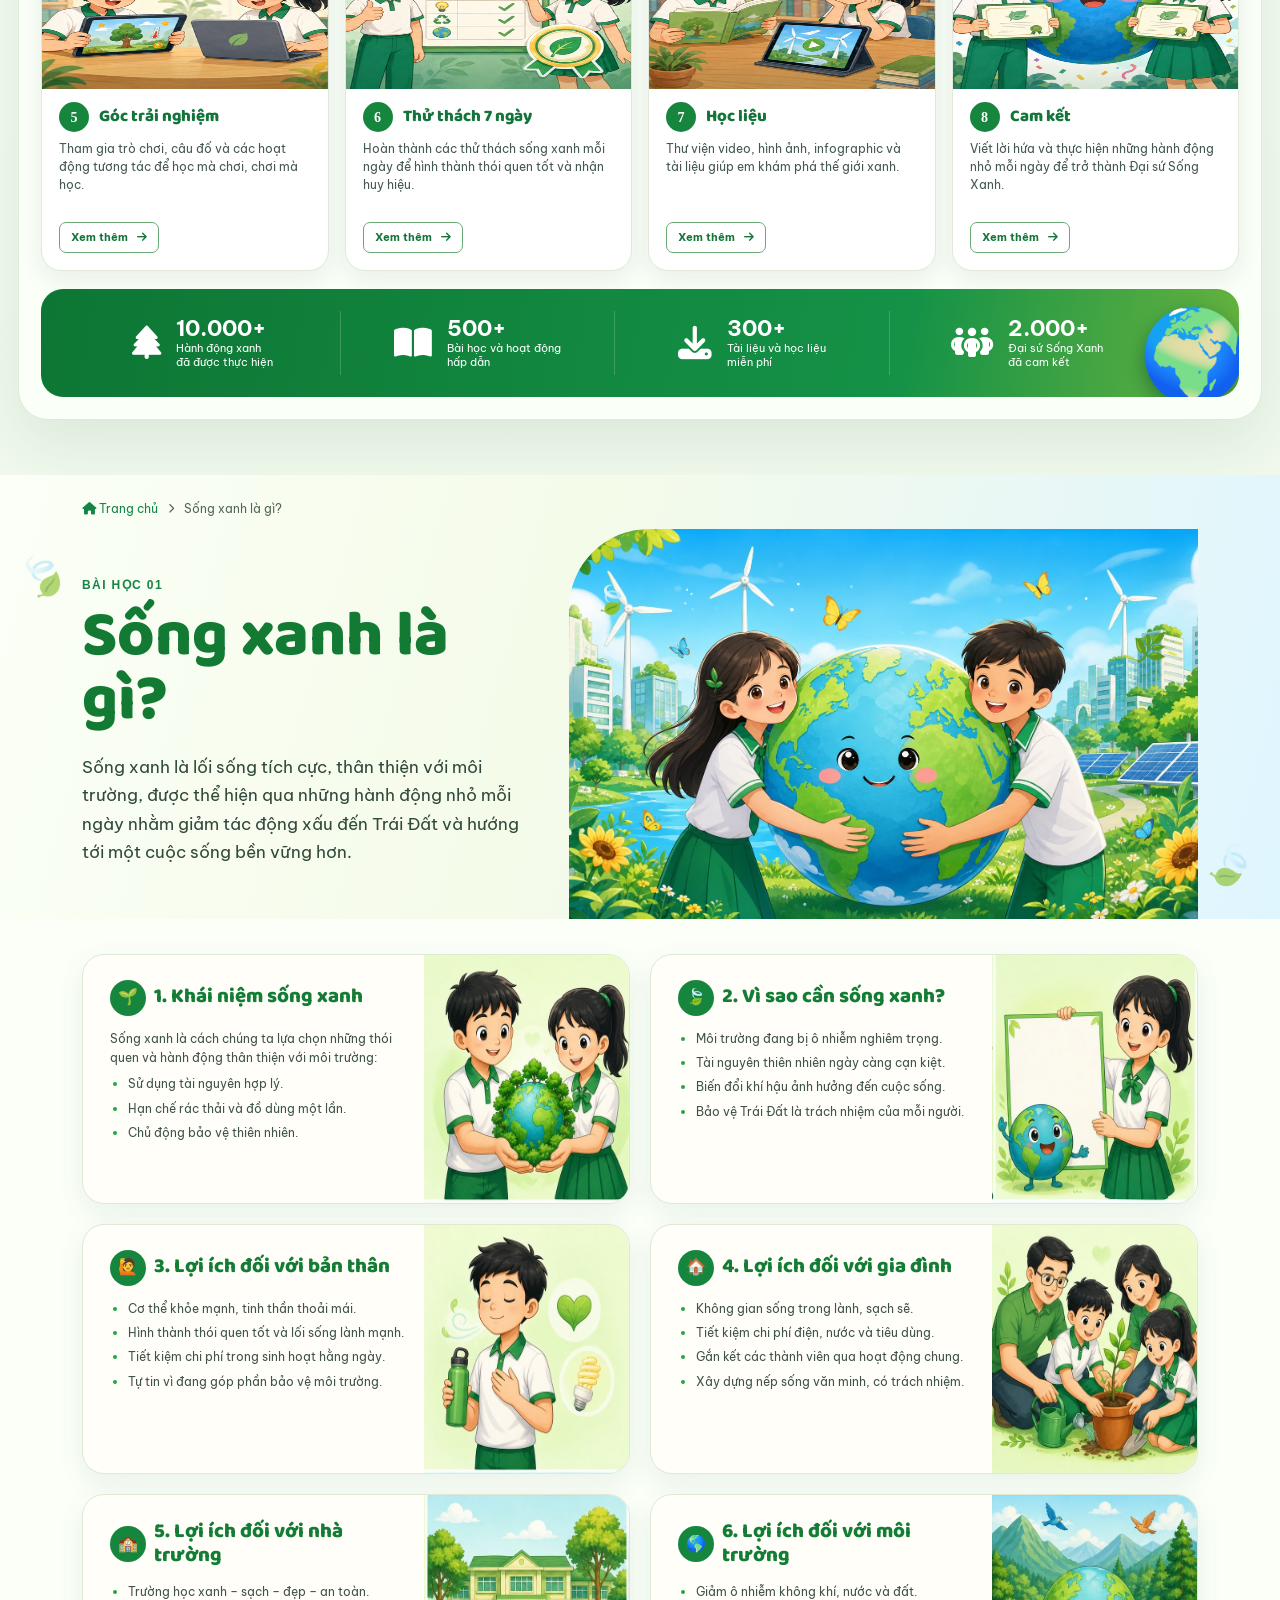
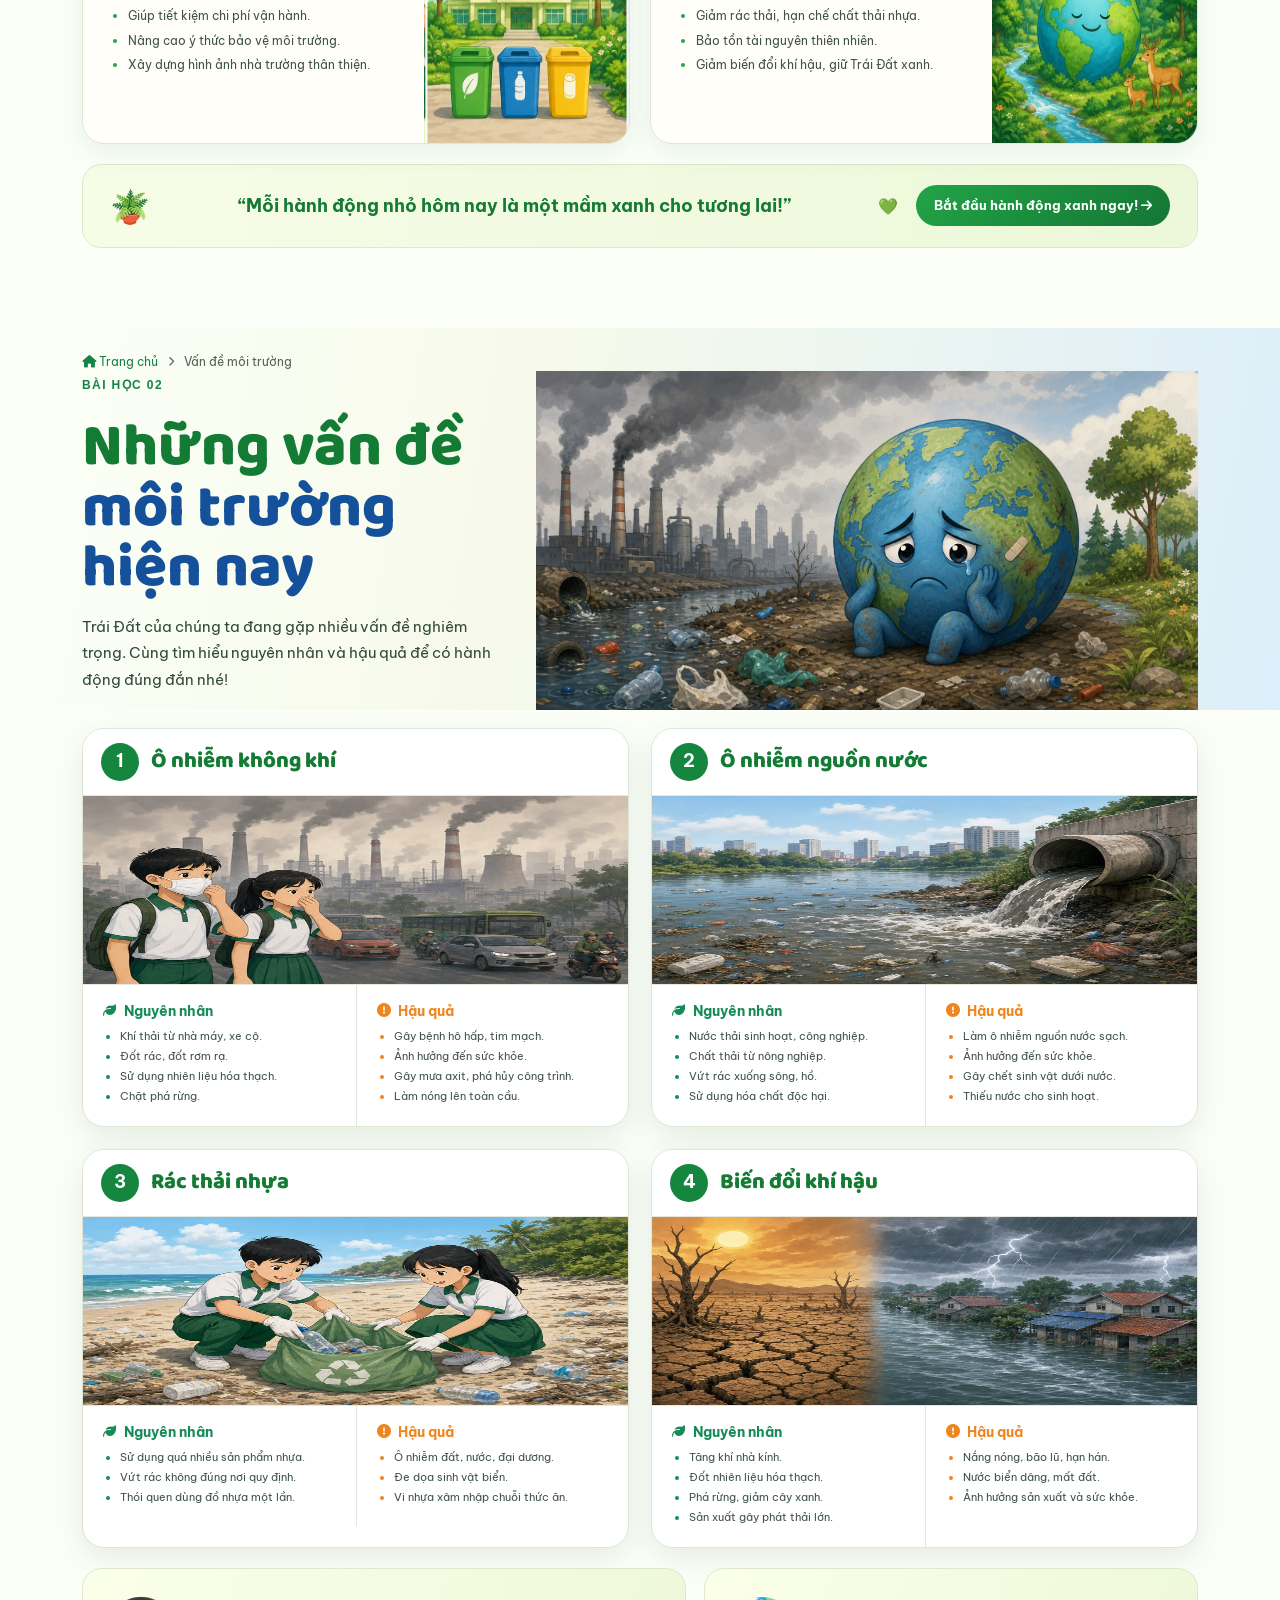
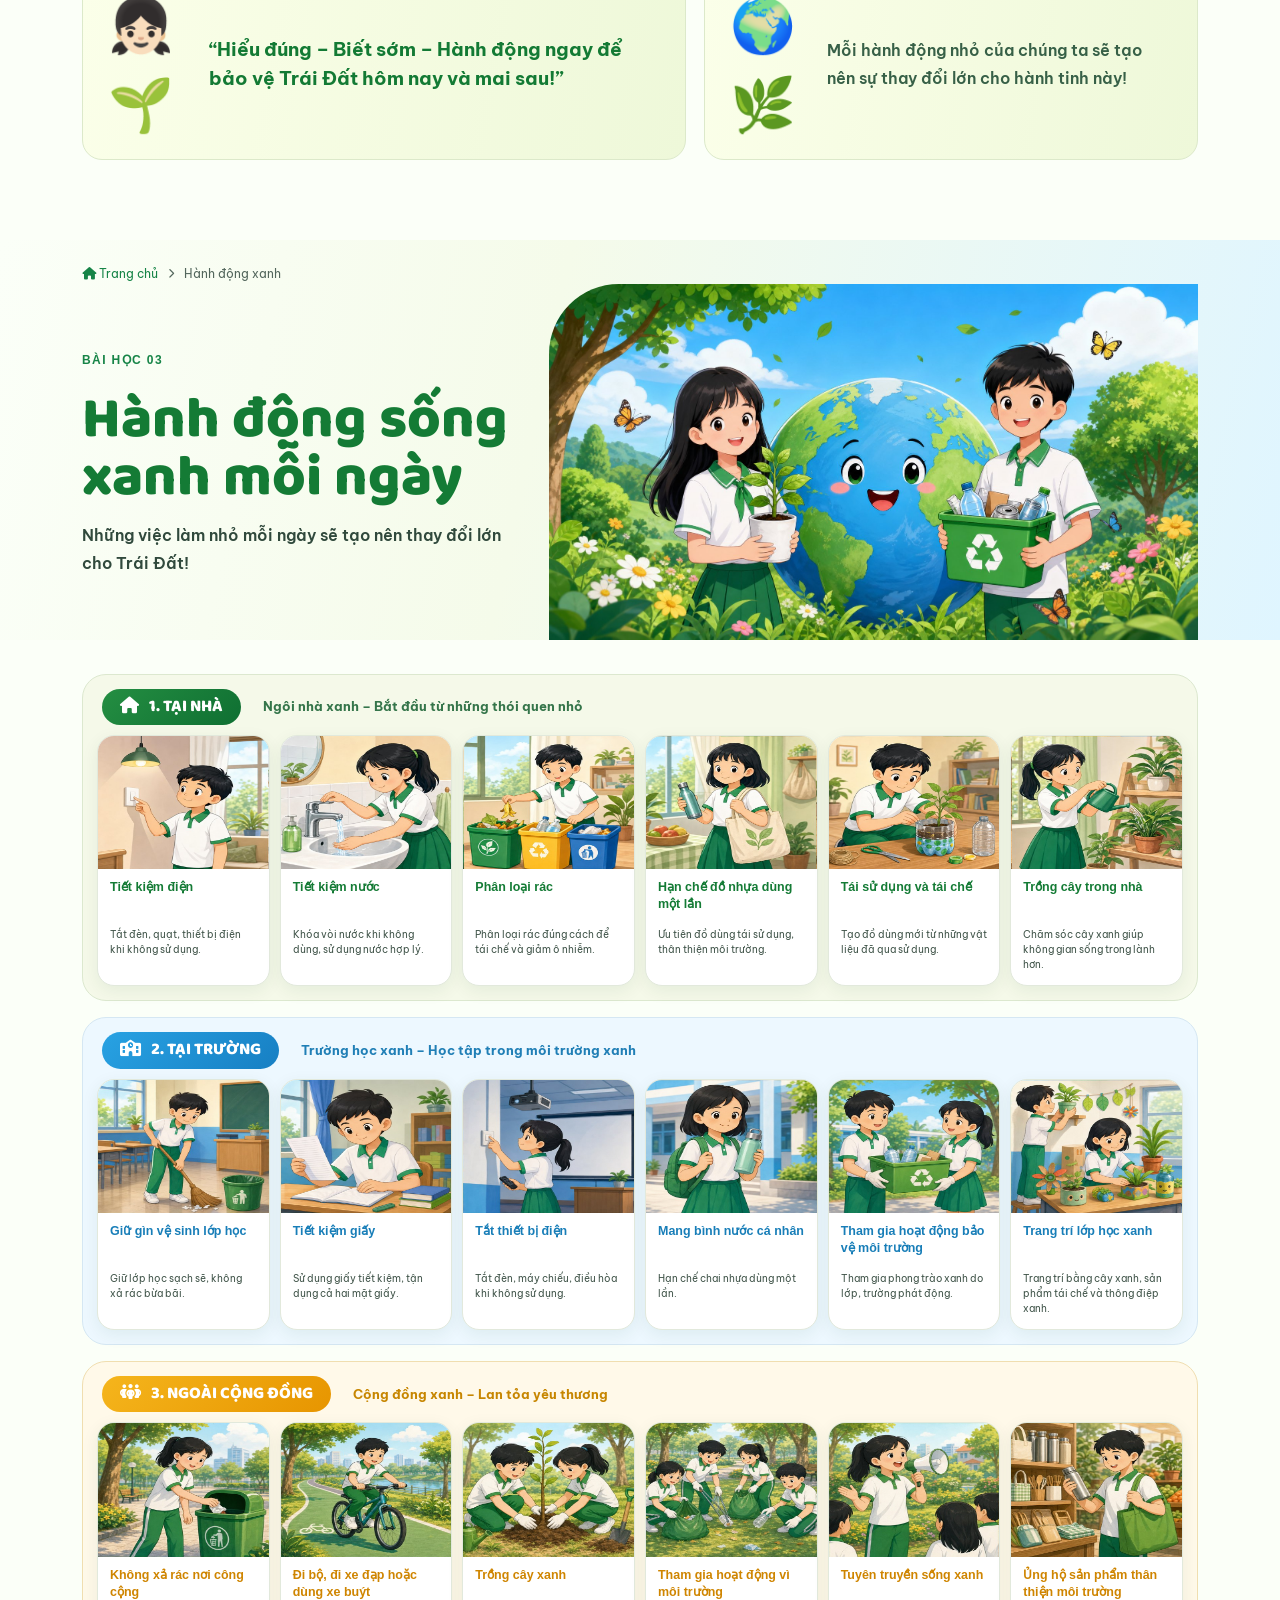
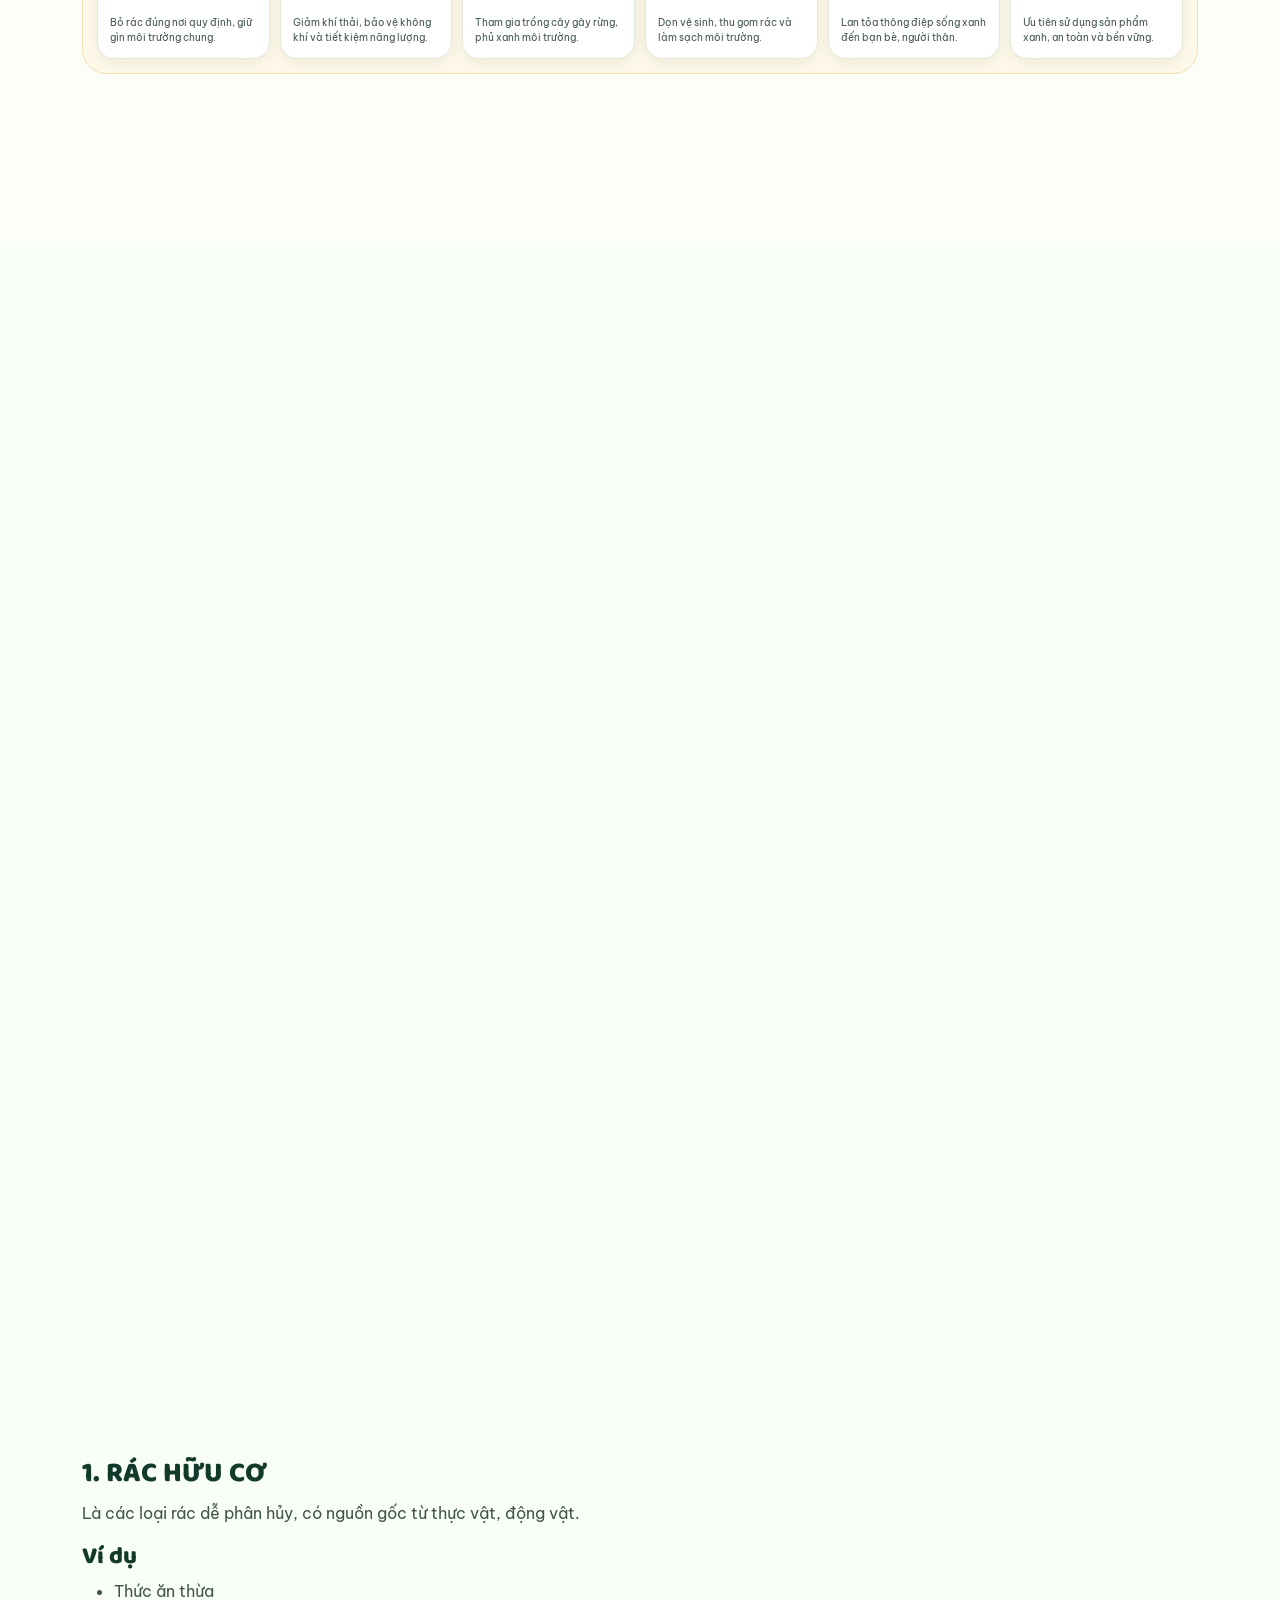
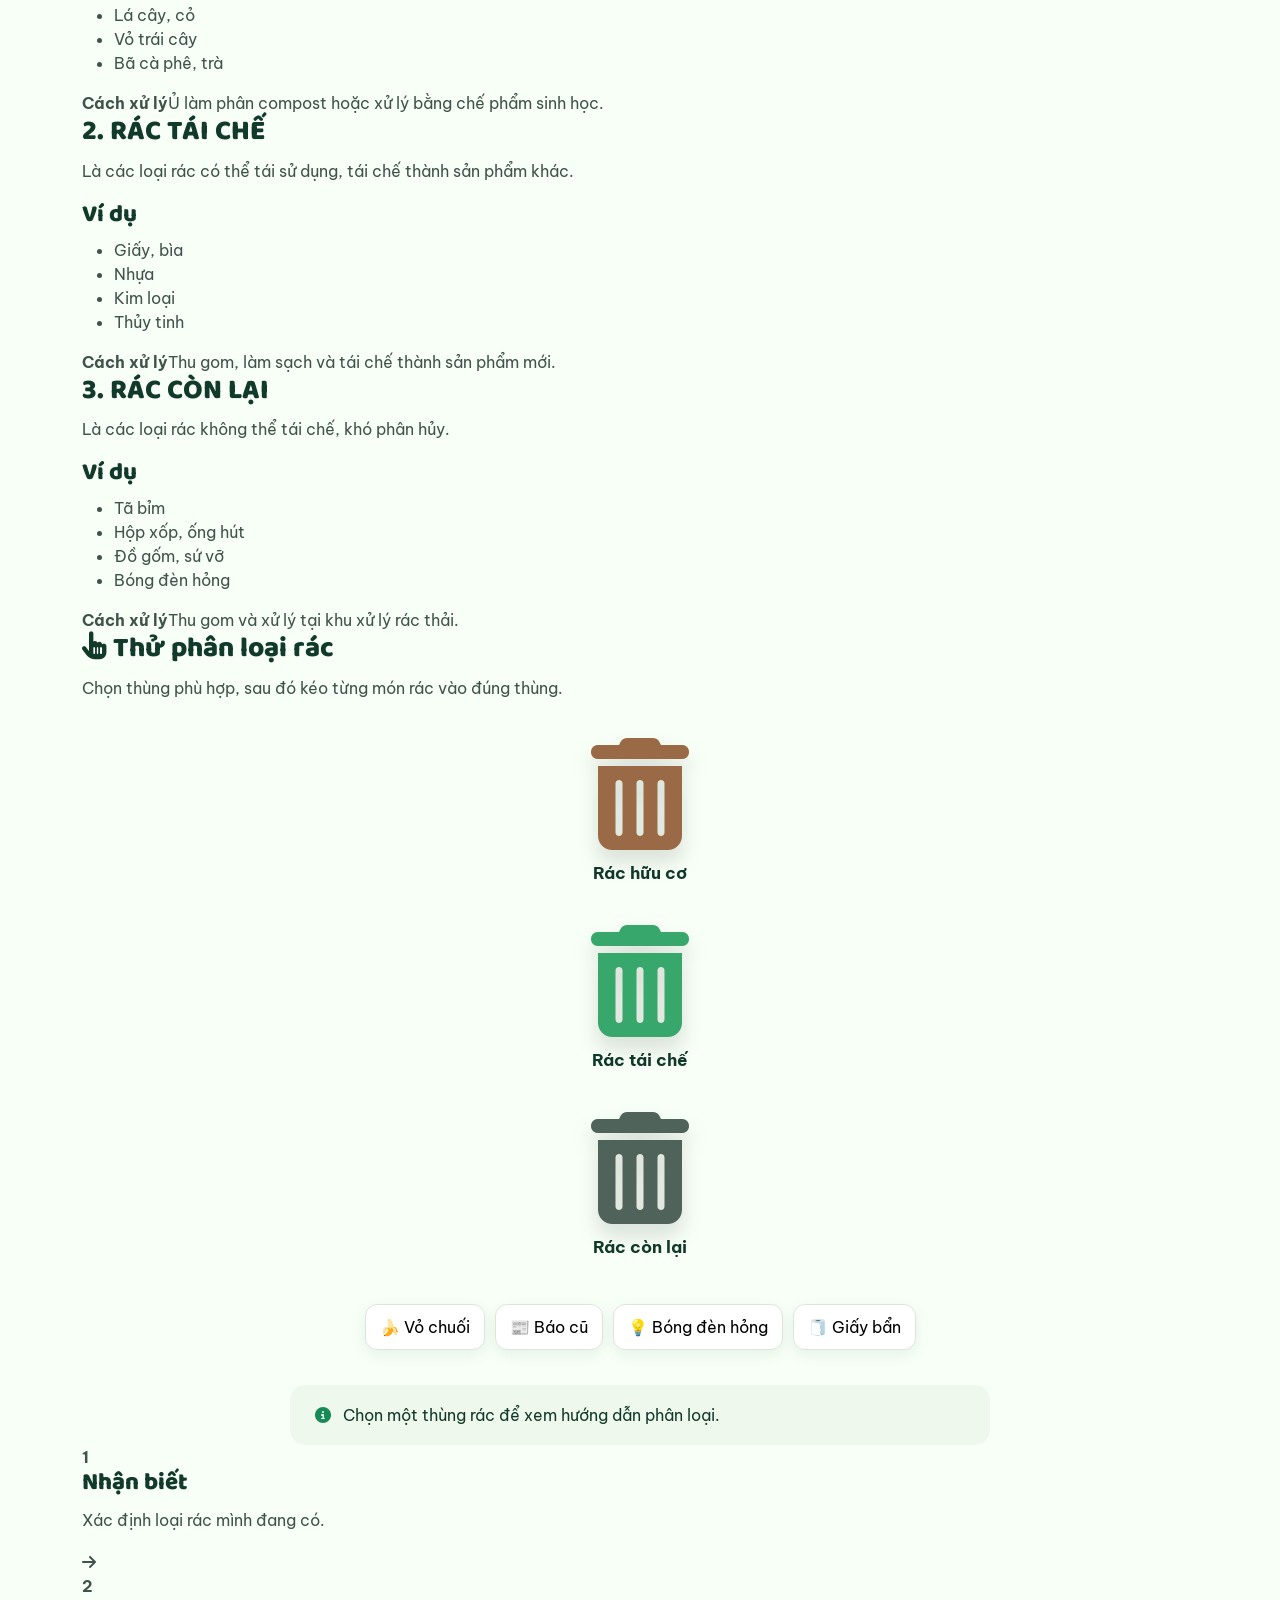
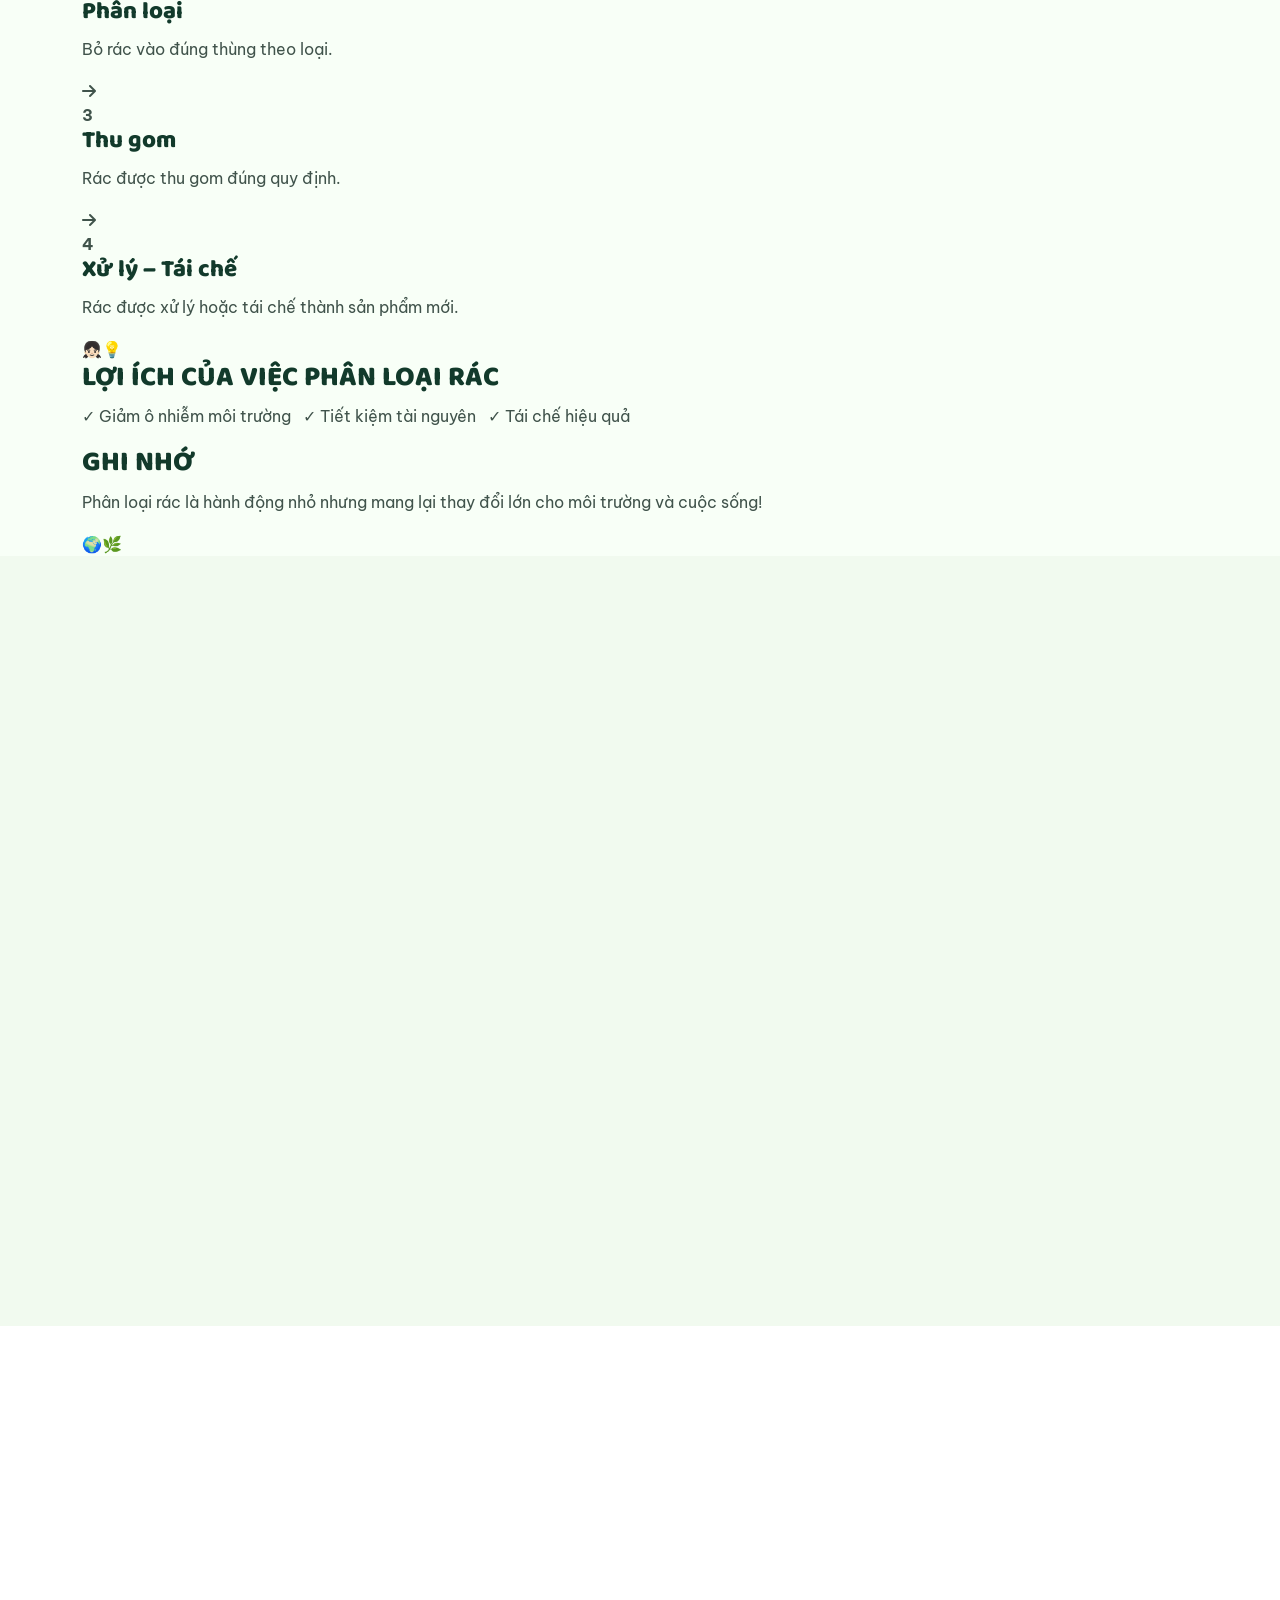
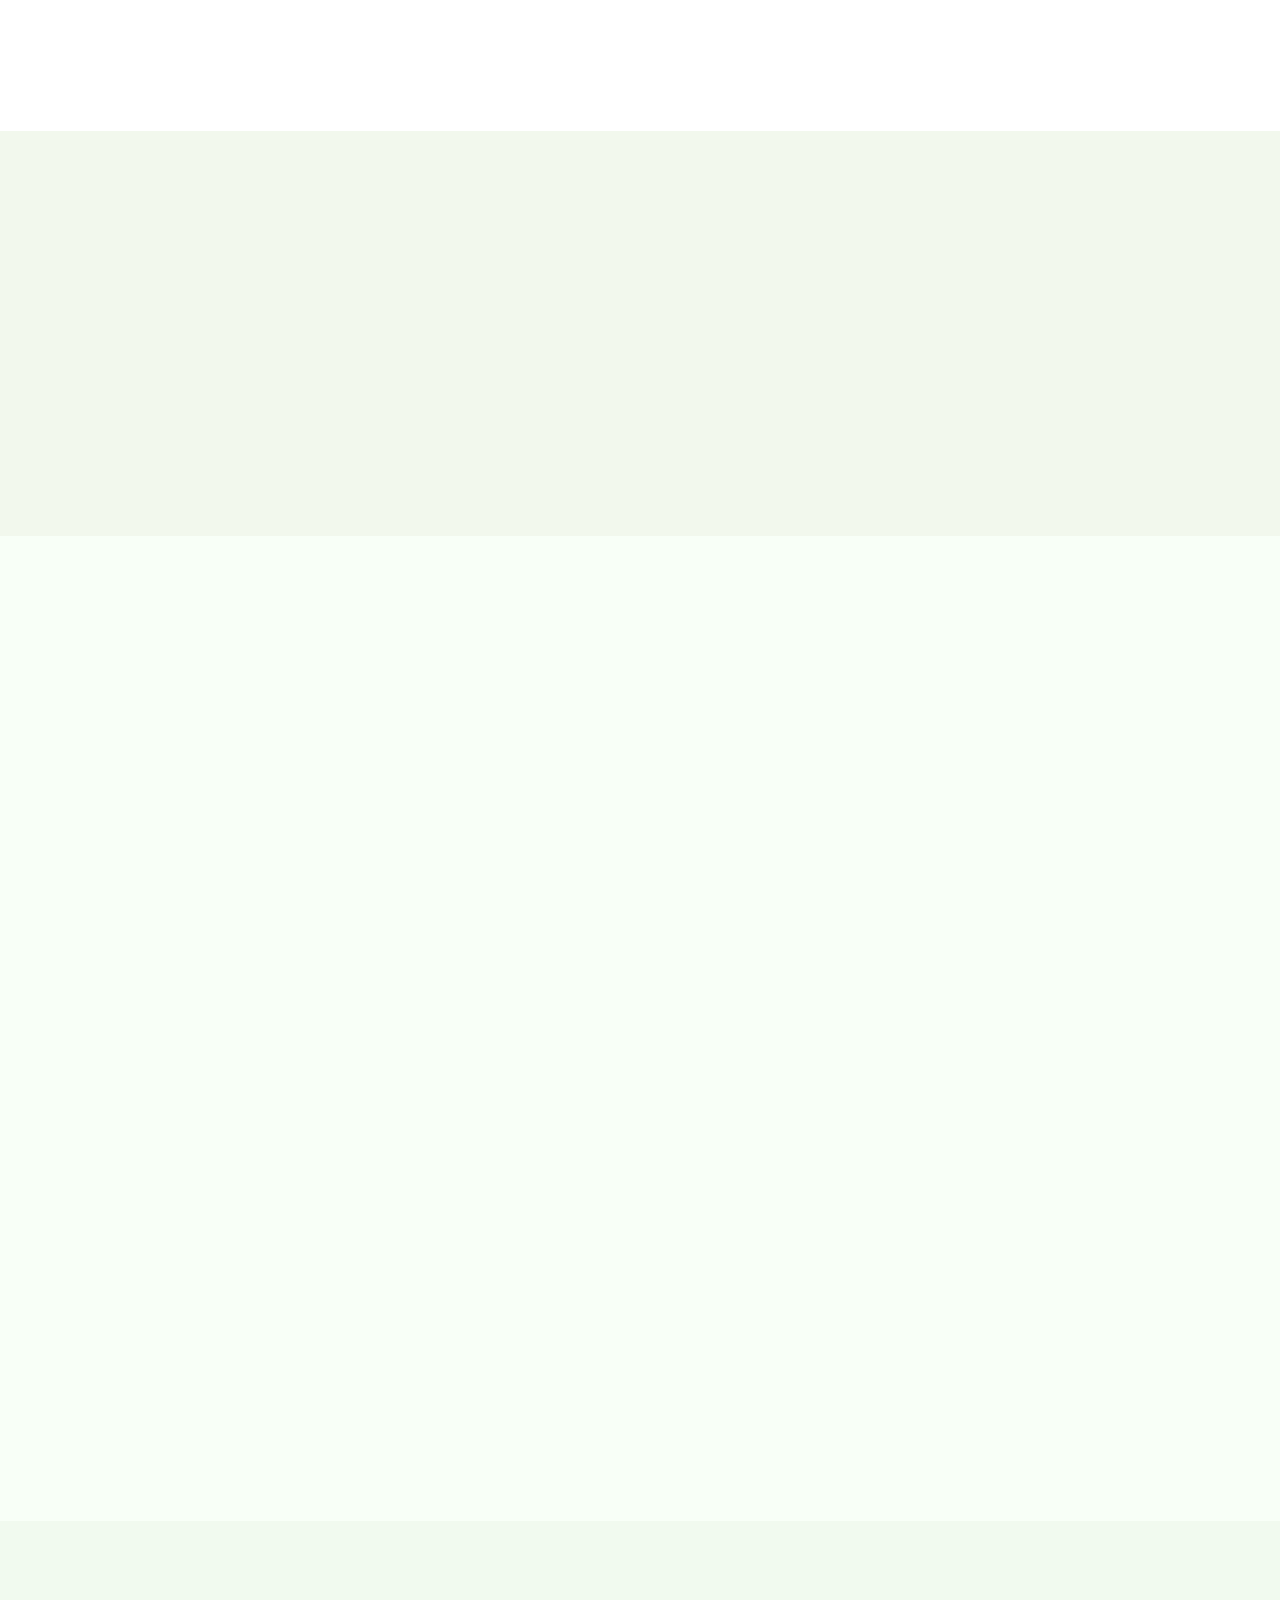
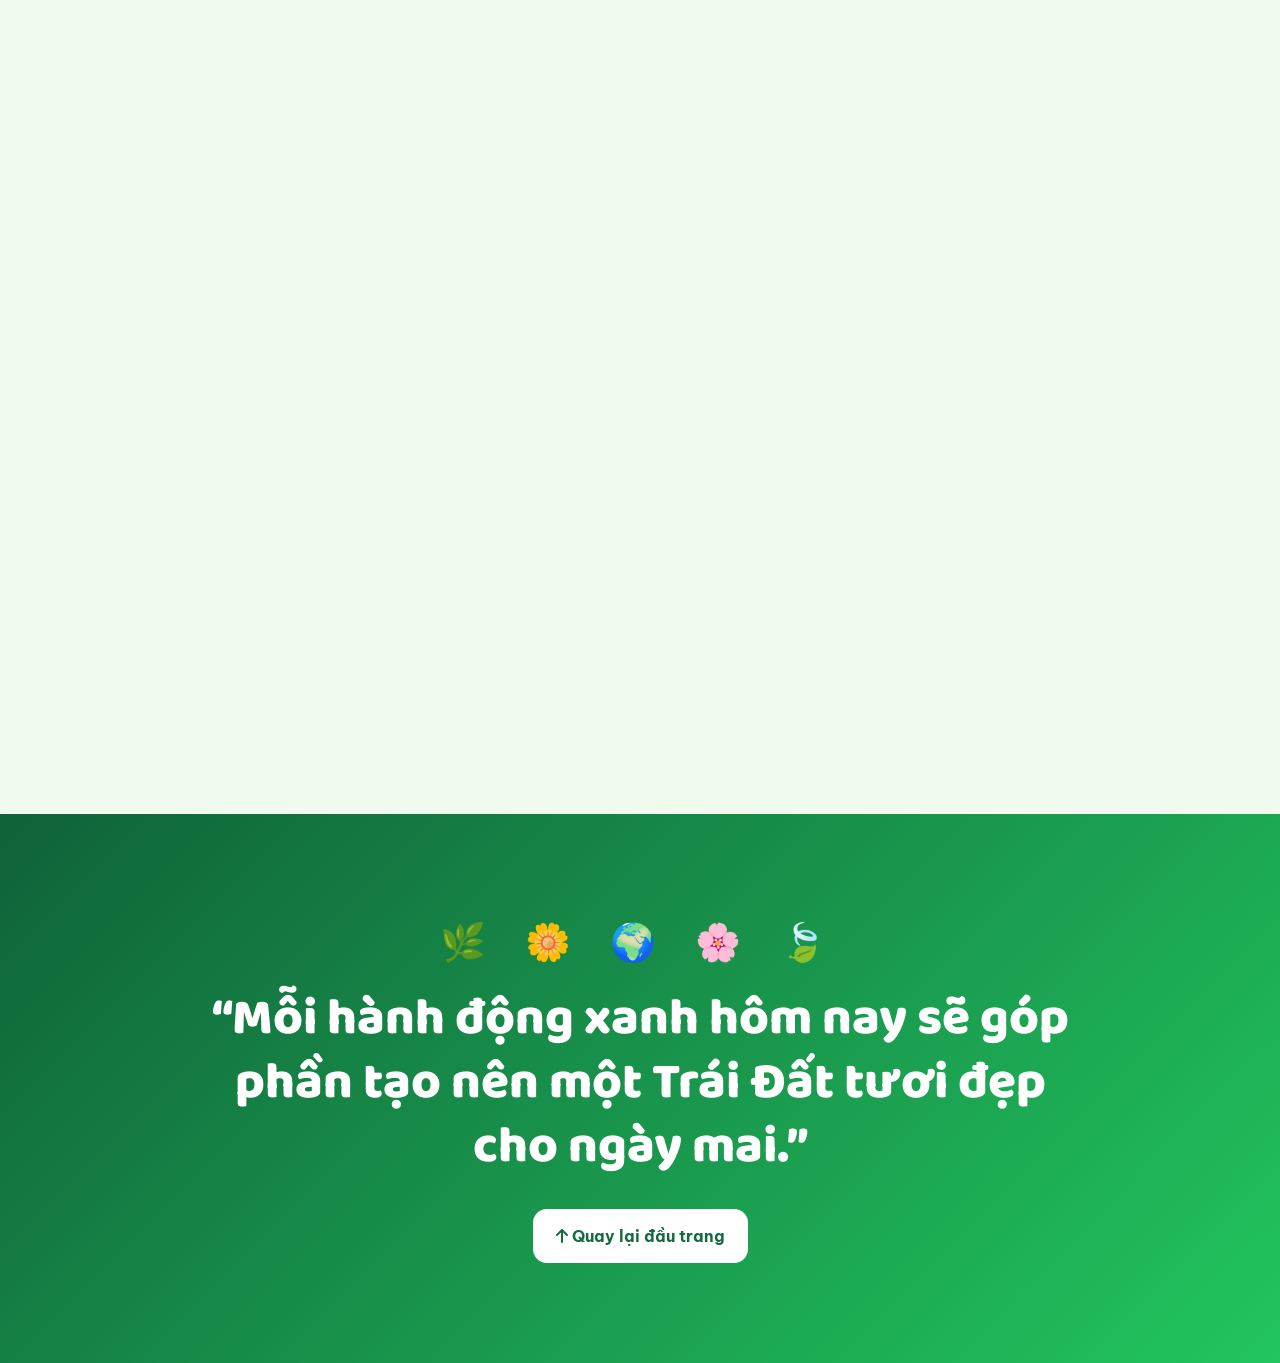
==== commit e1f9dd96: "V12.0.0: Khôi phục về Quy trình phân loại rác" ====
--- a/index.html
+++ b/index.html
@@ -121,37 +121,38 @@
       </div><div class="environment-messages reveal"><div><span>👧🏻🌱</span><strong>“Hiểu đúng – Biết sớm – Hành động ngay để bảo vệ Trái Đất hôm nay và mai sau!”</strong></div><div><span>🌍🌿</span><p>Mỗi hành động nhỏ của chúng ta sẽ tạo nên sự thay đổi lớn cho hành tinh này!</p></div></div></div>
     </section>
 
-    <section class="section actions" id="hanh-dong">
-      <div class="container">
-        <div class="row align-items-end mb-5">
-          <div class="col-lg-7 section-heading reveal"><span class="eyebrow">Bài học 03</span><h2>Hành động <span>sống xanh mỗi ngày</span></h2></div>
-          <div class="col-lg-5 reveal"><p class="mb-0">Không cần làm điều gì quá lớn lao. Chỉ cần chúng mình kiên trì mỗi ngày!</p></div>
-        </div>
-        <div class="action-zones reveal"><section><h3>🏠 1. Tại nhà</h3><div><span>💡 Tiết kiệm điện</span><span>💧 Tiết kiệm nước</span><span>♻️ Phân loại rác</span><span>🥤 Hạn chế đồ nhựa</span><span>🔁 Tái sử dụng</span><span>🌱 Trồng cây</span></div></section><section><h3>🏫 2. Tại trường</h3><div><span>🧹 Giữ vệ sinh lớp</span><span>📄 Tiết kiệm giấy</span><span>🔌 Tắt thiết bị điện</span><span>🚰 Mang bình nước</span><span>🌿 Tham gia hoạt động xanh</span><span>🪴 Trang trí lớp xanh</span></div></section><section><h3>🌍 3. Ngoài cộng đồng</h3><div><span>🗑️ Không xả rác</span><span>🚲 Đi bộ, đi xe đạp</span><span>🌳 Trồng cây xanh</span><span>🤝 Dọn vệ sinh</span><span>📣 Tuyên truyền sống xanh</span><span>🛍️ Dùng sản phẩm thân thiện</span></div></section></div>
-        <div class="action-grid">
-          <article class="action-card reveal"><span class="action-no">01</span><div class="action-icon yellow"><i class="fa-solid fa-lightbulb"></i></div><h3>Tiết kiệm điện</h3><p>Tắt đèn, quạt và thiết bị điện khi ra khỏi phòng.</p><small><i class="fa-solid fa-bolt"></i> Dễ thực hiện</small></article>
-          <article class="action-card reveal delay-1"><span class="action-no">02</span><div class="action-icon blue"><i class="fa-solid fa-faucet-drip"></i></div><h3>Tiết kiệm nước</h3><p>Khóa vòi nước khi đánh răng và báo ngay khi thấy rò rỉ.</p><small><i class="fa-solid fa-droplet"></i> Cực kỳ cần thiết</small></article>
-          <article class="action-card reveal delay-2"><span class="action-no">03</span><div class="action-icon green"><i class="fa-solid fa-bicycle"></i></div><h3>Đi lại xanh</h3><p>Đi bộ, xe đạp hoặc xe buýt khi quãng đường phù hợp.</p><small><i class="fa-solid fa-heart-pulse"></i> Tốt cho sức khỏe</small></article>
-          <article class="action-card reveal"><span class="action-no">04</span><div class="action-icon purple"><i class="fa-solid fa-bag-shopping"></i></div><h3>Túi dùng nhiều lần</h3><p>Mang túi vải và bình nước cá nhân khi ra ngoài.</p><small><i class="fa-solid fa-ban"></i> Giảm nhựa dùng một lần</small></article>
-          <article class="action-card reveal delay-1"><span class="action-no">05</span><div class="action-icon coral"><i class="fa-solid fa-apple-whole"></i></div><h3>Không lãng phí</h3><p>Lấy vừa đủ thức ăn và ưu tiên thực phẩm địa phương.</p><small><i class="fa-solid fa-bowl-food"></i> Ăn đủ, sống khỏe</small></article>
-          <article class="action-card reveal delay-2"><span class="action-no">06</span><div class="action-icon lime"><i class="fa-solid fa-seedling"></i></div><h3>Chăm sóc cây</h3><p>Trồng một chậu cây nhỏ và chăm sóc cây mỗi ngày.</p><small><i class="fa-solid fa-leaf"></i> Thêm mảng xanh</small></article>
-        </div>
+    <section class="action-lesson" id="hanh-dong">
+      <div class="action-hero"><div class="container"><nav class="lesson-breadcrumb reveal" aria-label="Đường dẫn"><a href="#trang-chu"><i class="fa-solid fa-house"></i> Trang chủ</a><i class="fa-solid fa-chevron-right"></i><span>Hành động xanh</span></nav><div class="action-hero-grid"><div class="reveal"><span class="lesson-kicker">BÀI HỌC 03</span><h2>Hành động sống xanh mỗi ngày</h2><p>Những việc làm nhỏ mỗi ngày sẽ tạo nên thay đổi lớn cho Trái Đất!</p></div><div class="action-hero-art reveal"><img src="assets/images/action-hero-drawn.jpg" width="1536" height="1024" loading="lazy" decoding="async" alt="Hai học sinh cùng Trái Đất thực hiện hành động xanh"></div></div></div></div>
+      <div class="container action-content">
+        <section class="action-zone zone-home reveal"><header><h3><i class="fa-solid fa-house"></i> 1. TẠI NHÀ</h3><p>Ngôi nhà xanh – Bắt đầu từ những thói quen nhỏ</p></header><div class="action-learning-grid">
+          <article><div class="action-drawing action-home action-scene-1"></div><h4>Tiết kiệm điện</h4><p>Tắt đèn, quạt, thiết bị điện khi không sử dụng.</p></article><article><div class="action-drawing action-home action-scene-2"></div><h4>Tiết kiệm nước</h4><p>Khóa vòi nước khi không dùng, sử dụng nước hợp lý.</p></article><article><div class="action-drawing action-home action-scene-3"></div><h4>Phân loại rác</h4><p>Phân loại rác đúng cách để tái chế và giảm ô nhiễm.</p></article><article><div class="action-drawing action-home action-scene-4"></div><h4>Hạn chế đồ nhựa dùng một lần</h4><p>Ưu tiên đồ dùng tái sử dụng, thân thiện môi trường.</p></article><article><div class="action-drawing action-home action-scene-5"></div><h4>Tái sử dụng và tái chế</h4><p>Tạo đồ dùng mới từ những vật liệu đã qua sử dụng.</p></article><article><div class="action-drawing action-home action-scene-6"></div><h4>Trồng cây trong nhà</h4><p>Chăm sóc cây xanh giúp không gian sống trong lành hơn.</p></article>
+        </div></section>
+        <section class="action-zone zone-school reveal"><header><h3><i class="fa-solid fa-school"></i> 2. TẠI TRƯỜNG</h3><p>Trường học xanh – Học tập trong môi trường xanh</p></header><div class="action-learning-grid">
+          <article><div class="action-drawing action-school action-scene-1"></div><h4>Giữ gìn vệ sinh lớp học</h4><p>Giữ lớp học sạch sẽ, không xả rác bừa bãi.</p></article><article><div class="action-drawing action-school action-scene-2"></div><h4>Tiết kiệm giấy</h4><p>Sử dụng giấy tiết kiệm, tận dụng cả hai mặt giấy.</p></article><article><div class="action-drawing action-school action-scene-3"></div><h4>Tắt thiết bị điện</h4><p>Tắt đèn, máy chiếu, điều hòa khi không sử dụng.</p></article><article><div class="action-drawing action-school action-scene-4"></div><h4>Mang bình nước cá nhân</h4><p>Hạn chế chai nhựa dùng một lần.</p></article><article><div class="action-drawing action-school action-scene-5"></div><h4>Tham gia hoạt động bảo vệ môi trường</h4><p>Tham gia phong trào xanh do lớp, trường phát động.</p></article><article><div class="action-drawing action-school action-scene-6"></div><h4>Trang trí lớp học xanh</h4><p>Trang trí bằng cây xanh, sản phẩm tái chế và thông điệp xanh.</p></article>
+        </div></section>
+        <section class="action-zone zone-community reveal"><header><h3><i class="fa-solid fa-people-group"></i> 3. NGOÀI CỘNG ĐỒNG</h3><p>Cộng đồng xanh – Lan tỏa yêu thương</p></header><div class="action-learning-grid">
+          <article><div class="action-drawing action-community action-scene-1"></div><h4>Không xả rác nơi công cộng</h4><p>Bỏ rác đúng nơi quy định, giữ gìn môi trường chung.</p></article><article><div class="action-drawing action-community action-scene-2"></div><h4>Đi bộ, đi xe đạp hoặc dùng xe buýt</h4><p>Giảm khí thải, bảo vệ không khí và tiết kiệm năng lượng.</p></article><article><div class="action-drawing action-community action-scene-3"></div><h4>Trồng cây xanh</h4><p>Tham gia trồng cây gây rừng, phủ xanh môi trường.</p></article><article><div class="action-drawing action-community action-scene-4"></div><h4>Tham gia hoạt động vì môi trường</h4><p>Dọn vệ sinh, thu gom rác và làm sạch môi trường.</p></article><article><div class="action-drawing action-community action-scene-5"></div><h4>Tuyên truyền sống xanh</h4><p>Lan tỏa thông điệp sống xanh đến bạn bè, người thân.</p></article><article><div class="action-drawing action-community action-scene-6"></div><h4>Ủng hộ sản phẩm thân thiện môi trường</h4><p>Ưu tiên sử dụng sản phẩm xanh, an toàn và bền vững.</p></article>
+        </div></section>
+        <div class="action-slogan reveal"><span>🌿</span><strong>Mỗi hành động nhỏ của bạn hôm nay sẽ giúp Trái Đất xanh hơn mỗi ngày!</strong><span>🌍</span></div>
       </div>
     </section>
 
-    <section class="section waste" id="phan-loai">
-      <div class="container">
-        <div class="section-heading text-center reveal"><span class="eyebrow">Học mà chơi</span><h2>Bạn đã biết <span>phân loại rác?</span></h2><p>Nhấn vào từng thùng để khám phá loại rác phù hợp nhé!</p></div>
-        <div class="bins row g-4 justify-content-center mt-4">
-          <div class="col-6 col-lg-3 reveal"><button class="bin-card" data-bin="organic"><i class="fa-solid fa-trash-can bin brown"></i><b>Rác hữu cơ</b><span>Thức ăn, lá cây...</span></button></div>
-          <div class="col-6 col-lg-3 reveal delay-1"><button class="bin-card" data-bin="recycle"><i class="fa-solid fa-trash-can bin green"></i><b>Rác tái chế</b><span>Giấy, nhựa, kim loại...</span></button></div>
-          <div class="col-6 col-lg-3 reveal delay-2"><button class="bin-card" data-bin="other"><i class="fa-solid fa-trash-can bin dark"></i><b>Rác còn lại</b><span>Tã, hộp xốp, gốm vỡ...</span></button></div>
+    <section class="sorting-lesson" id="phan-loai">
+      <div class="sorting-hero"><div class="container"><div class="sorting-hero-grid"><div class="sorting-earth reveal">🌿</div><div class="reveal"><span class="lesson-kicker">BÀI HỌC 04</span><h2>QUY TRÌNH PHÂN LOẠI RÁC</h2><p>Phân loại rác đúng cách – Việc nhỏ nhưng ý nghĩa lớn, giúp bảo vệ môi trường và xây dựng tương lai xanh!</p></div><div class="sorting-hero-art reveal"><img src="assets/images/sorting-hero-drawn.jpg" width="2048" height="1024" loading="lazy" decoding="async" alt="Trái Đất và hai học sinh vui vẻ phân loại rác"></div></div></div></div>
+      <div class="container sorting-content">
+        <h3 class="sorting-types-title reveal">3 LOẠI RÁC CẦN PHÂN LOẠI</h3>
+        <div class="sorting-types">
+          <article class="sorting-type organic-type reveal"><h3>1. RÁC HỮU CƠ</h3><p>Là các loại rác dễ phân hủy, có nguồn gốc từ thực vật, động vật.</p><div class="sorting-type-art type-scene-1" role="img" aria-label="Thức ăn thừa, lá cây, vỏ trái cây và bã cà phê"></div><h4>Ví dụ</h4><ul><li>Thức ăn thừa</li><li>Lá cây, cỏ</li><li>Vỏ trái cây</li><li>Bã cà phê, trà</li></ul><div class="sorting-treatment"><b>Cách xử lý</b><span>Ủ làm phân compost hoặc xử lý bằng chế phẩm sinh học.</span></div></article>
+          <article class="sorting-type recycle-type reveal"><h3>2. RÁC TÁI CHẾ</h3><p>Là các loại rác có thể tái sử dụng, tái chế thành sản phẩm khác.</p><div class="sorting-type-art type-scene-2" role="img" aria-label="Giấy bìa, nhựa, kim loại và thủy tinh"></div><h4>Ví dụ</h4><ul><li>Giấy, bìa</li><li>Nhựa</li><li>Kim loại</li><li>Thủy tinh</li></ul><div class="sorting-treatment"><b>Cách xử lý</b><span>Thu gom, làm sạch và tái chế thành sản phẩm mới.</span></div></article>
+          <article class="sorting-type other-type reveal"><h3>3. RÁC CÒN LẠI</h3><p>Là các loại rác không thể tái chế, khó phân hủy.</p><div class="sorting-type-art type-scene-3" role="img" aria-label="Tã bỉm, hộp xốp, ống hút, đồ gốm vỡ và bóng đèn"></div><h4>Ví dụ</h4><ul><li>Tã bỉm</li><li>Hộp xốp, ống hút</li><li>Đồ gốm, sứ vỡ</li><li>Bóng đèn hỏng</li></ul><div class="sorting-treatment"><b>Cách xử lý</b><span>Thu gom và xử lý tại khu xử lý rác thải.</span></div></article>
         </div>
-        <div class="waste-tray reveal" id="wasteTray" aria-label="Trò chơi kéo thả phân loại rác"></div><div class="bin-result reveal" id="binResult" aria-live="polite"><i class="fa-solid fa-circle-info"></i><span>Chọn một thùng rác để xem hướng dẫn phân loại.</span></div><div class="sorting-process reveal"><span><b>1</b> Nhận biết<small>Xác định loại rác</small></span><i>→</i><span><b>2</b> Phân loại<small>Bỏ đúng thùng</small></span><i>→</i><span><b>3</b> Thu gom<small>Thu gom đúng quy định</small></span><i>→</i><span><b>4</b> Xử lý – Tái chế<small>Tạo sản phẩm mới</small></span></div>
+        <div class="sorting-game reveal"><h3><i class="fa-solid fa-hand-pointer"></i> Thử phân loại rác</h3><p>Chọn thùng phù hợp, sau đó kéo từng món rác vào đúng thùng.</p><div class="bins"><button class="bin-card" data-bin="organic"><i class="fa-solid fa-trash-can bin brown"></i><b>Rác hữu cơ</b></button><button class="bin-card" data-bin="recycle"><i class="fa-solid fa-trash-can bin green"></i><b>Rác tái chế</b></button><button class="bin-card" data-bin="other"><i class="fa-solid fa-trash-can bin dark"></i><b>Rác còn lại</b></button></div><div class="waste-tray" id="wasteTray" aria-label="Trò chơi kéo thả phân loại rác"></div><div class="bin-result" id="binResult" aria-live="polite"><i class="fa-solid fa-circle-info"></i><span>Chọn một thùng rác để xem hướng dẫn phân loại.</span></div></div>
+        <div class="sorting-flow reveal"><article><div class="sorting-step-art step-scene-1"></div><b>1</b><h4>Nhận biết</h4><p>Xác định loại rác mình đang có.</p></article><i class="fa-solid fa-arrow-right"></i><article><div class="sorting-step-art step-scene-2"></div><b>2</b><h4>Phân loại</h4><p>Bỏ rác vào đúng thùng theo loại.</p></article><i class="fa-solid fa-arrow-right"></i><article><div class="sorting-step-art step-scene-3"></div><b>3</b><h4>Thu gom</h4><p>Rác được thu gom đúng quy định.</p></article><i class="fa-solid fa-arrow-right"></i><article><div class="sorting-step-art step-scene-4"></div><b>4</b><h4>Xử lý – Tái chế</h4><p>Rác được xử lý hoặc tái chế thành sản phẩm mới.</p></article></div>
+        <div class="sorting-bottom reveal"><div><span>👧🏻💡</span><section><h3>LỢI ÍCH CỦA VIỆC PHÂN LOẠI RÁC</h3><p>✓ Giảm ô nhiễm môi trường &nbsp; ✓ Tiết kiệm tài nguyên &nbsp; ✓ Tái chế hiệu quả</p></section></div><div><section><h3>GHI NHỚ</h3><p>Phân loại rác là hành động nhỏ nhưng mang lại thay đổi lớn cho môi trường và cuộc sống!</p></section><span>🌍🌿</span></div></div>
       </div>
     </section>
 
-    <section class="section experience" id="trai-nghiem"><div class="container"><div class="learning-split reverse"><div class="sprite-illustration scene-5 reveal"></div><div class="reveal"><span class="eyebrow">Học mà chơi</span><h2>Bạn sống xanh <span>đến đâu?</span></h2><div class="eco-quiz" id="ecoQuiz"><p id="quizQuestion">Nhấn “Bắt đầu” để thử sức với 4 câu hỏi xanh.</p><div id="quizAnswers" class="quiz-answers"></div><button class="btn btn-green ripple" id="quizStart">Bắt đầu quiz</button><b id="quizScore" aria-live="polite"></b></div></div></div></div></section>
+    <section class="section experience" id="trai-nghiem"><div class="container"><div class="learning-split reverse"><div class="sprite-illustration scene-5 reveal"></div><div class="reveal"><span class="eyebrow">Học mà chơi</span><h2>Bạn sống xanh <span>đến đâu?</span></h2><div class="eco-quiz" id="ecoQuiz"><p id="quizQuestion">Nhấn “Bắt đầu” để thử sức với 10 câu hỏi xanh.</p><div id="quizAnswers" class="quiz-answers"></div><button class="btn btn-green ripple" id="quizStart">Bắt đầu quiz</button><b id="quizScore" aria-live="polite"></b></div></div></div></div></section>
 
     <section class="section challenge" id="thu-thach">
       <div class="container">
--- a/style.css
+++ b/style.css
@@ -79,3 +79,10 @@
 @media(max-width:991px){.environment-hero-grid{grid-template-columns:1fr;padding-top:50px}.environment-hero-art{min-height:360px}.environment-grid{grid-template-columns:1fr}}
 @media(max-width:650px){.environment-hero-grid h2{font-size:3rem}.environment-hero-art{min-height:270px}.sad-earth{font-size:7rem}.factory-city{font-size:3.2rem}.environment-scene{height:165px}.cause-effect{grid-template-columns:1fr}.cause-effect section+section{border-left:0;border-top:1px solid #e1e7d8}.environment-messages{grid-template-columns:1fr}.environment-messages strong{font-size:.9rem}.environment-messages span{font-size:2.4rem}}
 .lesson-hero-art>img,.environment-hero-art>img{width:100%;height:100%;object-fit:cover;display:block}.lesson-hero-art>img{position:absolute;inset:10px 0 0;height:calc(100% - 10px);border-radius:80px 0 0 0}.environment-hero-art>img{position:absolute;inset:0}.drawn-lesson-one{background-image:url('assets/images/lesson1-scenes-drawn.jpg');background-repeat:no-repeat;background-size:300% 200%;transition:transform .6s ease}.drawn-one{background-position:0 0}.drawn-two{background-position:50% 0}.drawn-three{background-position:100% 0}.drawn-four{background-position:0 100%}.drawn-five{background-position:50% 100%}.drawn-six{background-position:100% 100%}.lesson-detail:hover .drawn-lesson-one{transform:scale(1.035)}.environment-scene{background-image:url('assets/images/lesson2-scenes-drawn.jpg');background-repeat:no-repeat;background-size:200% 200%;transition:background-size .6s ease}.environment-scene>span,.climate-scene>div{visibility:hidden}.air-scene{background-position:0 0}.water-scene{background-position:100% 0}.plastic-scene{background-position:0 100%}.climate-scene{display:block;background-position:100% 100%}.environment-card:hover .environment-scene{background-size:205% 205%}
+
+/* Lesson 03: green actions at home, school and in the community */
+.action-lesson{background:#fbfff8}.action-hero{padding:25px 0 0;overflow:hidden;background:linear-gradient(102deg,#fbfff8 0%,#f5fbea 42%,#dff5ff 100%)}.action-hero-grid{display:grid;grid-template-columns:.8fr 1.2fr;align-items:center;gap:35px;min-height:300px}.action-hero-grid h2{margin:12px 0 14px;color:#147b35;font-size:clamp(2.7rem,4.5vw,4.5rem);line-height:1}.action-hero-grid p{margin:0;color:#30493c;font-size:1rem;font-weight:600}.action-hero-art{align-self:stretch;min-height:300px;overflow:hidden;border-radius:70px 0 0 0}.action-hero-art img{width:100%;height:100%;display:block;object-fit:cover}.action-content{padding-top:18px;padding-bottom:75px}.action-zone{margin-top:16px;padding:14px;border:1px solid #dce8cf;border-radius:24px;background:#f5f9e9}.action-zone>header{display:flex;align-items:center;gap:22px;padding:0 5px 10px}.action-zone>header h3{flex:0 0 auto;margin:0;padding:8px 18px;border-radius:30px;background:linear-gradient(135deg,#248e42,#0f6f32);color:#fff;font-size:1.05rem}.action-zone>header h3 i{margin-right:7px}.action-zone>header p{margin:0;color:#35754a;font-size:.84rem;font-weight:700}.zone-school{border-color:#d5e7f3;background:#edf8ff}.zone-school>header h3{background:linear-gradient(135deg,#28a2e3,#177fc3)}.zone-school>header p{color:#207fb6}.zone-community{border-color:#f0deb0;background:#fff9e9}.zone-community>header h3{background:linear-gradient(135deg,#f5b51c,#e79500)}.zone-community>header p{color:#c78600}.action-learning-grid{display:grid;grid-template-columns:repeat(6,1fr);gap:10px}.action-learning-grid article{overflow:hidden;min-width:0;border:1px solid #e2e9dc;border-radius:17px;background:#fff;box-shadow:0 5px 17px rgba(20,74,42,.07);transition:transform .3s,box-shadow .3s}.action-learning-grid article:hover{transform:translateY(-5px);box-shadow:0 13px 27px rgba(20,74,42,.13)}.action-drawing{width:100%;aspect-ratio:1.28/1;background-repeat:no-repeat;background-size:300% 200%;transition:transform .45s}.action-learning-grid article:hover .action-drawing{transform:scale(1.035)}.action-home{background-image:url('assets/images/action-home-drawn.jpg')}.action-school{background-image:url('assets/images/action-school-drawn.jpg')}.action-community{background-image:url('assets/images/action-community-drawn.jpg')}.action-scene-1{background-position:0 0}.action-scene-2{background-position:50% 0}.action-scene-3{background-position:100% 0}.action-scene-4{background-position:0 100%}.action-scene-5{background-position:50% 100%}.action-scene-6{background-position:100% 100%}.action-learning-grid h4{min-height:44px;margin:10px 12px 4px;color:#147b35;font:800 .78rem/1.35 'Be Vietnam Pro',sans-serif}.zone-school .action-learning-grid h4{color:#187eb8}.zone-community .action-learning-grid h4{color:#cf8500}.action-learning-grid article>p{margin:0;padding:0 12px 13px;color:#42564b;font-size:.64rem;line-height:1.48}.action-slogan{display:flex;align-items:center;justify-content:center;gap:25px;margin-top:18px;padding:14px 22px;border-radius:20px;background:linear-gradient(90deg,#f9fde9,#eef8d8);color:#147b35;text-align:center}.action-slogan span{font-size:2rem}.action-slogan strong{font-size:1.08rem}body.dark-mode .action-lesson{background:#0b1e16}body.dark-mode .action-hero{background:#132b21}body.dark-mode .action-hero-grid p{color:#c8dace}body.dark-mode .action-zone{background:#173827;border-color:#315541}body.dark-mode .action-learning-grid article{background:#163427;border-color:#315541}body.dark-mode .action-learning-grid article>p{color:#c8dace}body.dark-mode .action-slogan{background:#173827}
+@media(max-width:1100px){.action-learning-grid{grid-template-columns:repeat(3,1fr)}.action-learning-grid h4{min-height:auto;font-size:.86rem}.action-learning-grid article>p{font-size:.7rem}}
+@media(max-width:767px){.action-hero-grid{grid-template-columns:1fr;padding-top:45px}.action-hero-art{min-height:320px;border-radius:35px 35px 0 0}.action-zone>header{align-items:flex-start;flex-direction:column;gap:8px}.action-learning-grid{grid-template-columns:repeat(2,1fr)}.action-slogan{gap:10px}.action-slogan strong{font-size:.88rem}}
+@media(max-width:480px){.action-hero-grid h2{font-size:2.8rem}.action-hero-art{min-height:245px}.action-learning-grid{grid-template-columns:1fr}.action-drawing{aspect-ratio:1.45/1}.action-learning-grid h4{font-size:.92rem}.action-learning-grid article>p{font-size:.76rem}.action-slogan span:last-child{display:none}}
+.quiz-answers button>b{margin-right:5px;color:var(--green)}.eco-quiz>#quizScore strong,.eco-quiz>#quizScore span{display:block}.eco-quiz>#quizScore strong{font:800 1.25rem 'Baloo 2',sans-serif}.eco-quiz>#quizScore span{margin-top:5px;color:var(--text);font-weight:500;line-height:1.55}
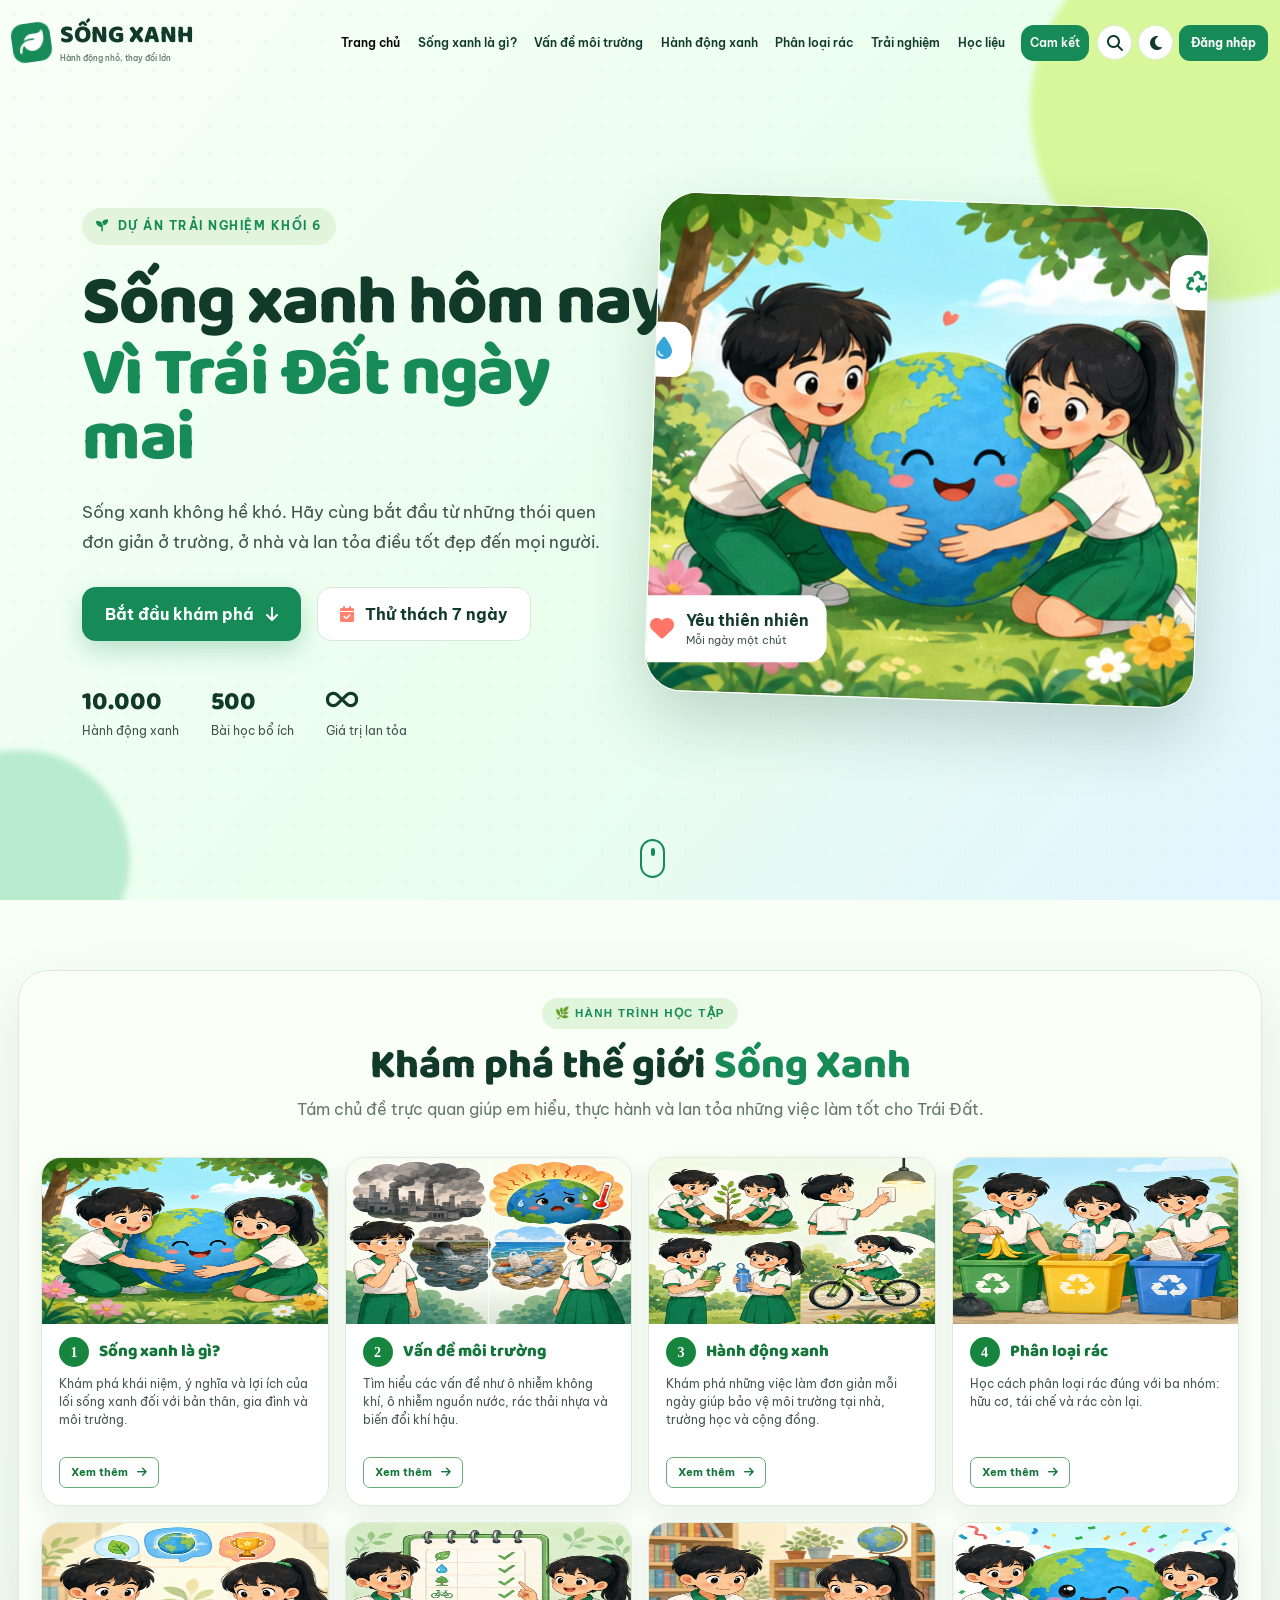
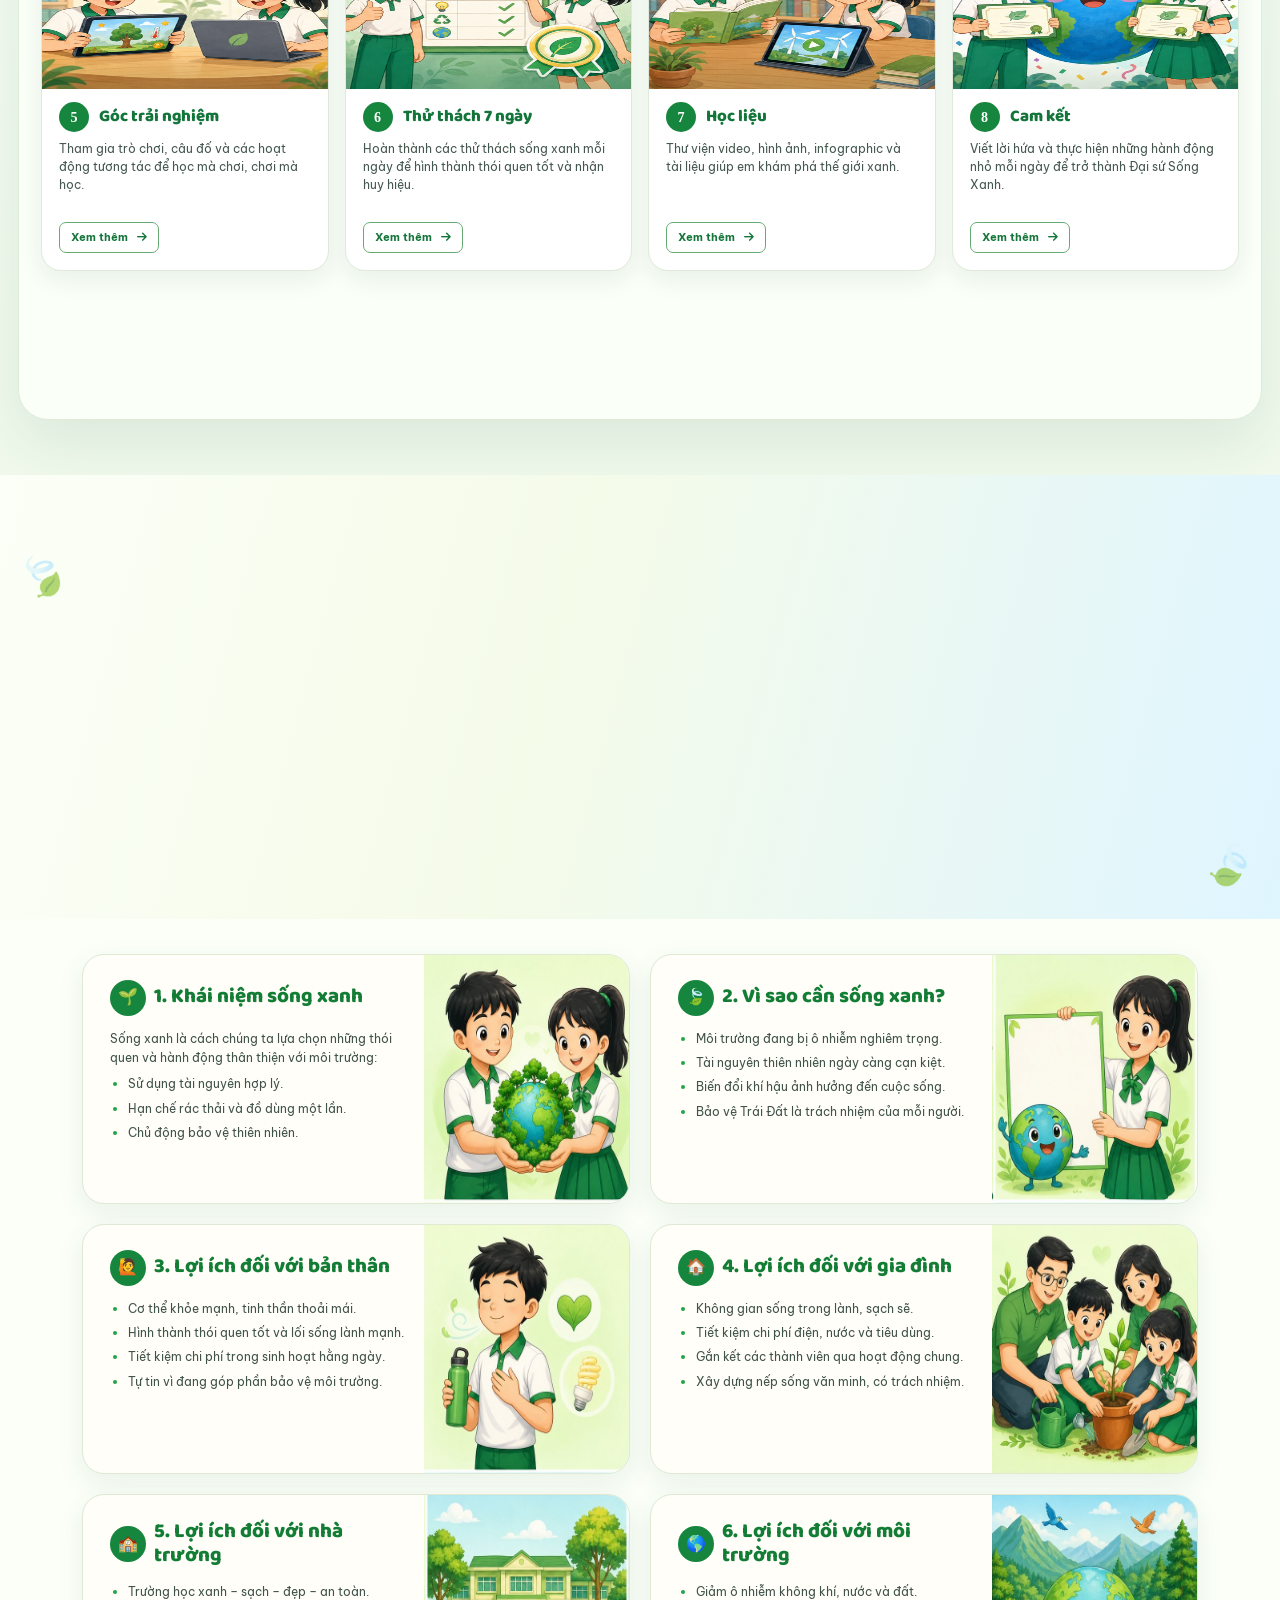
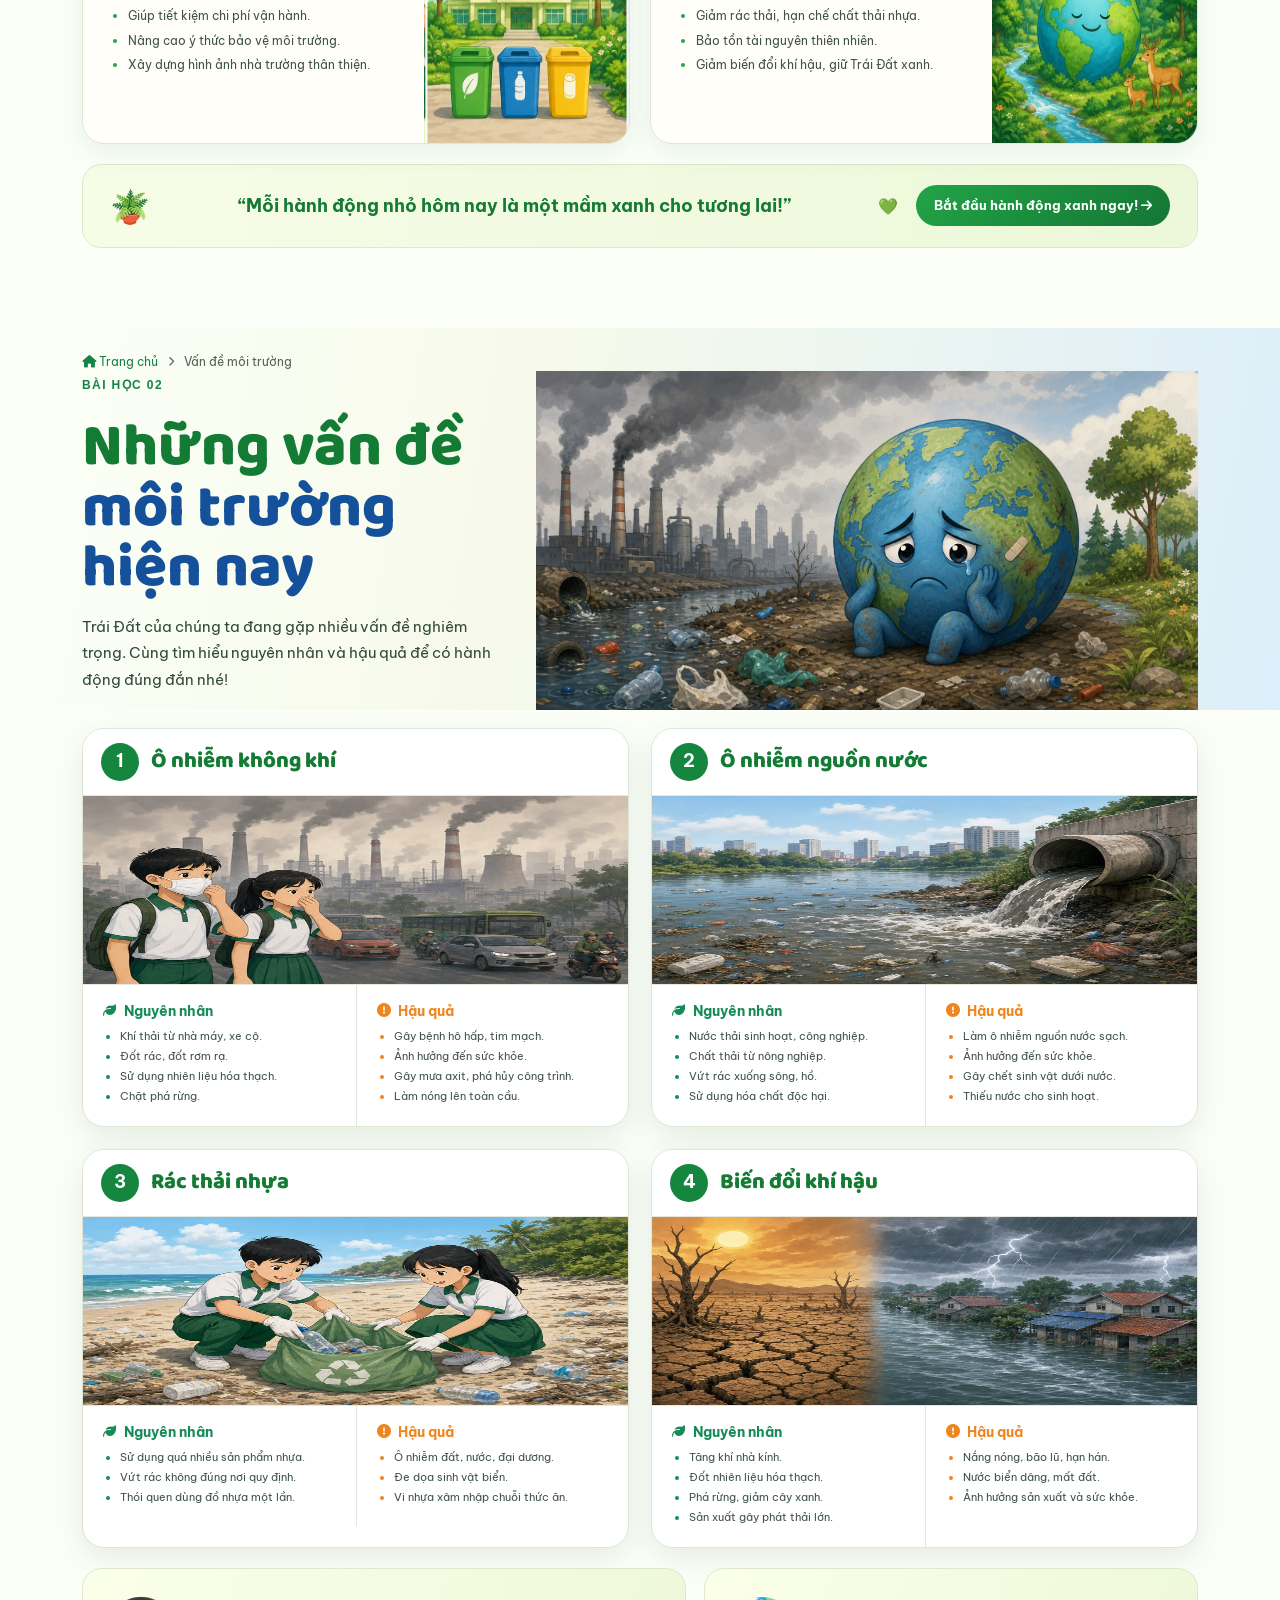
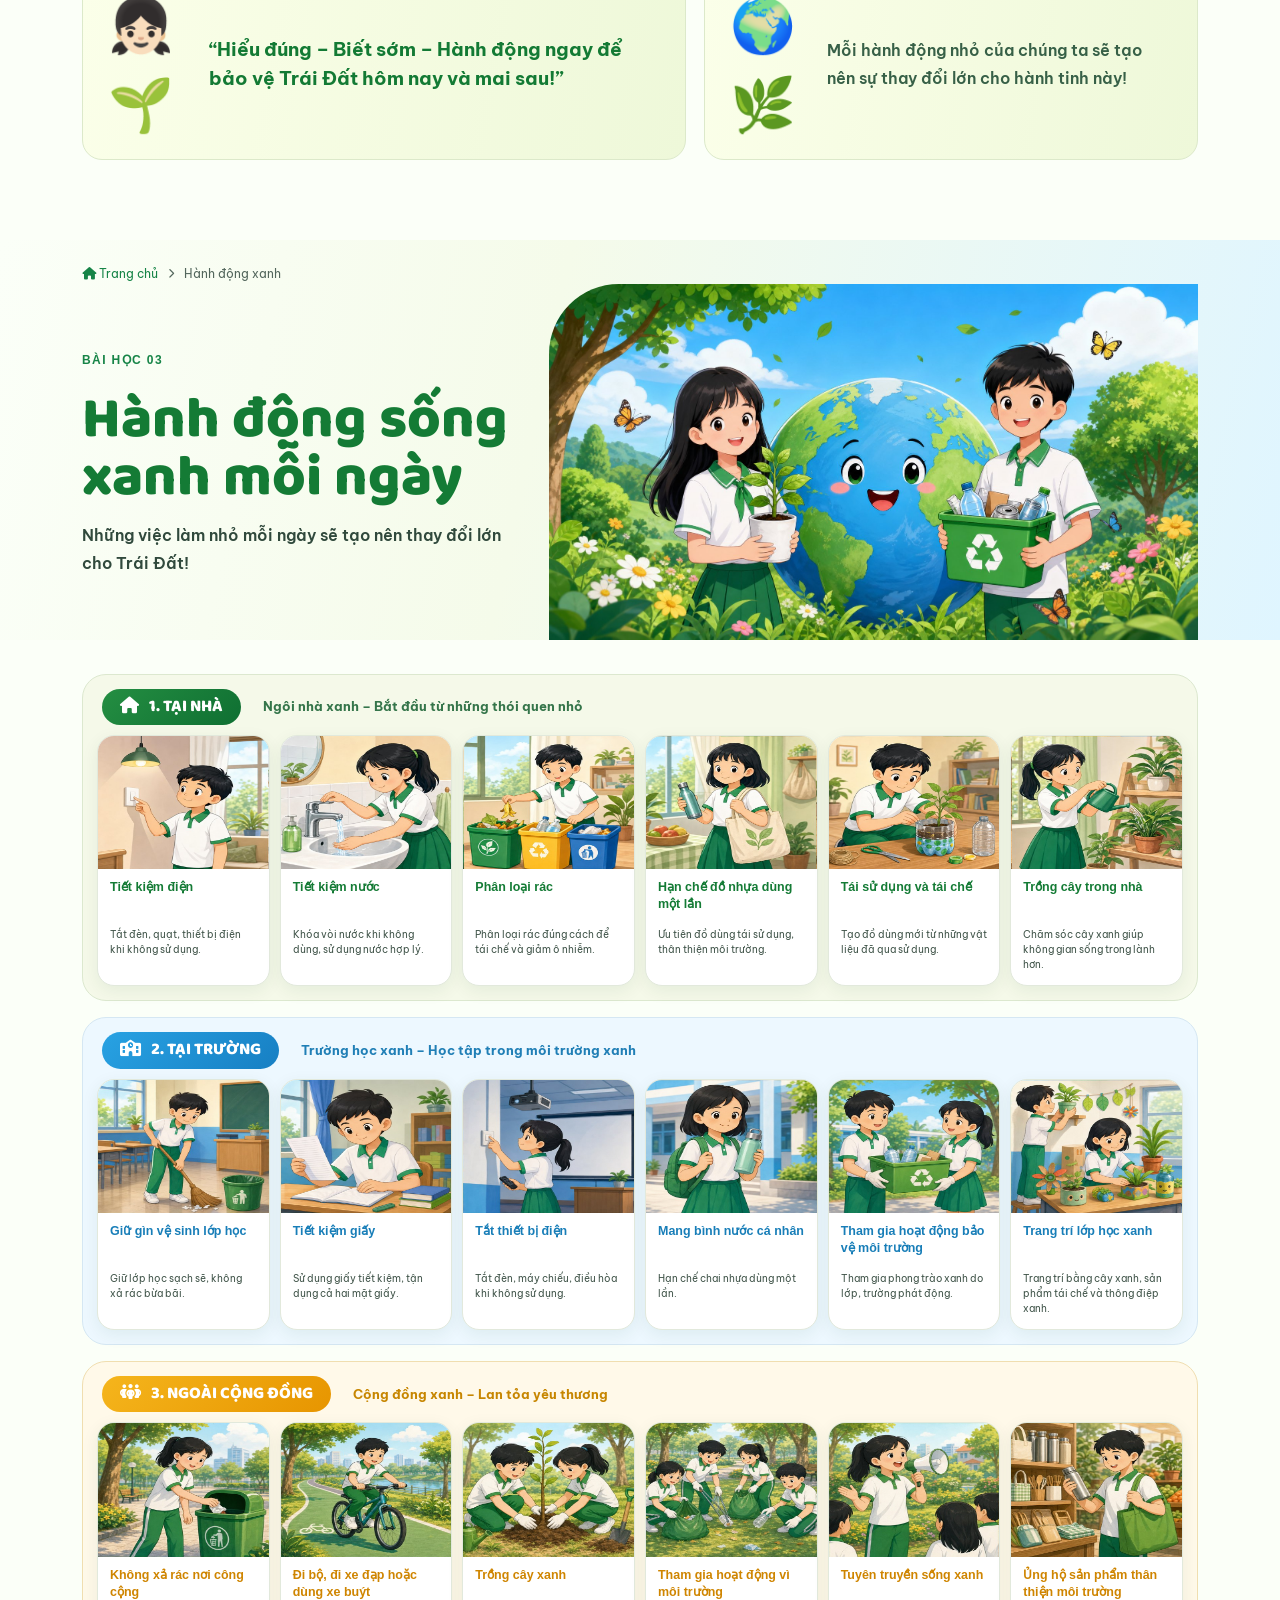
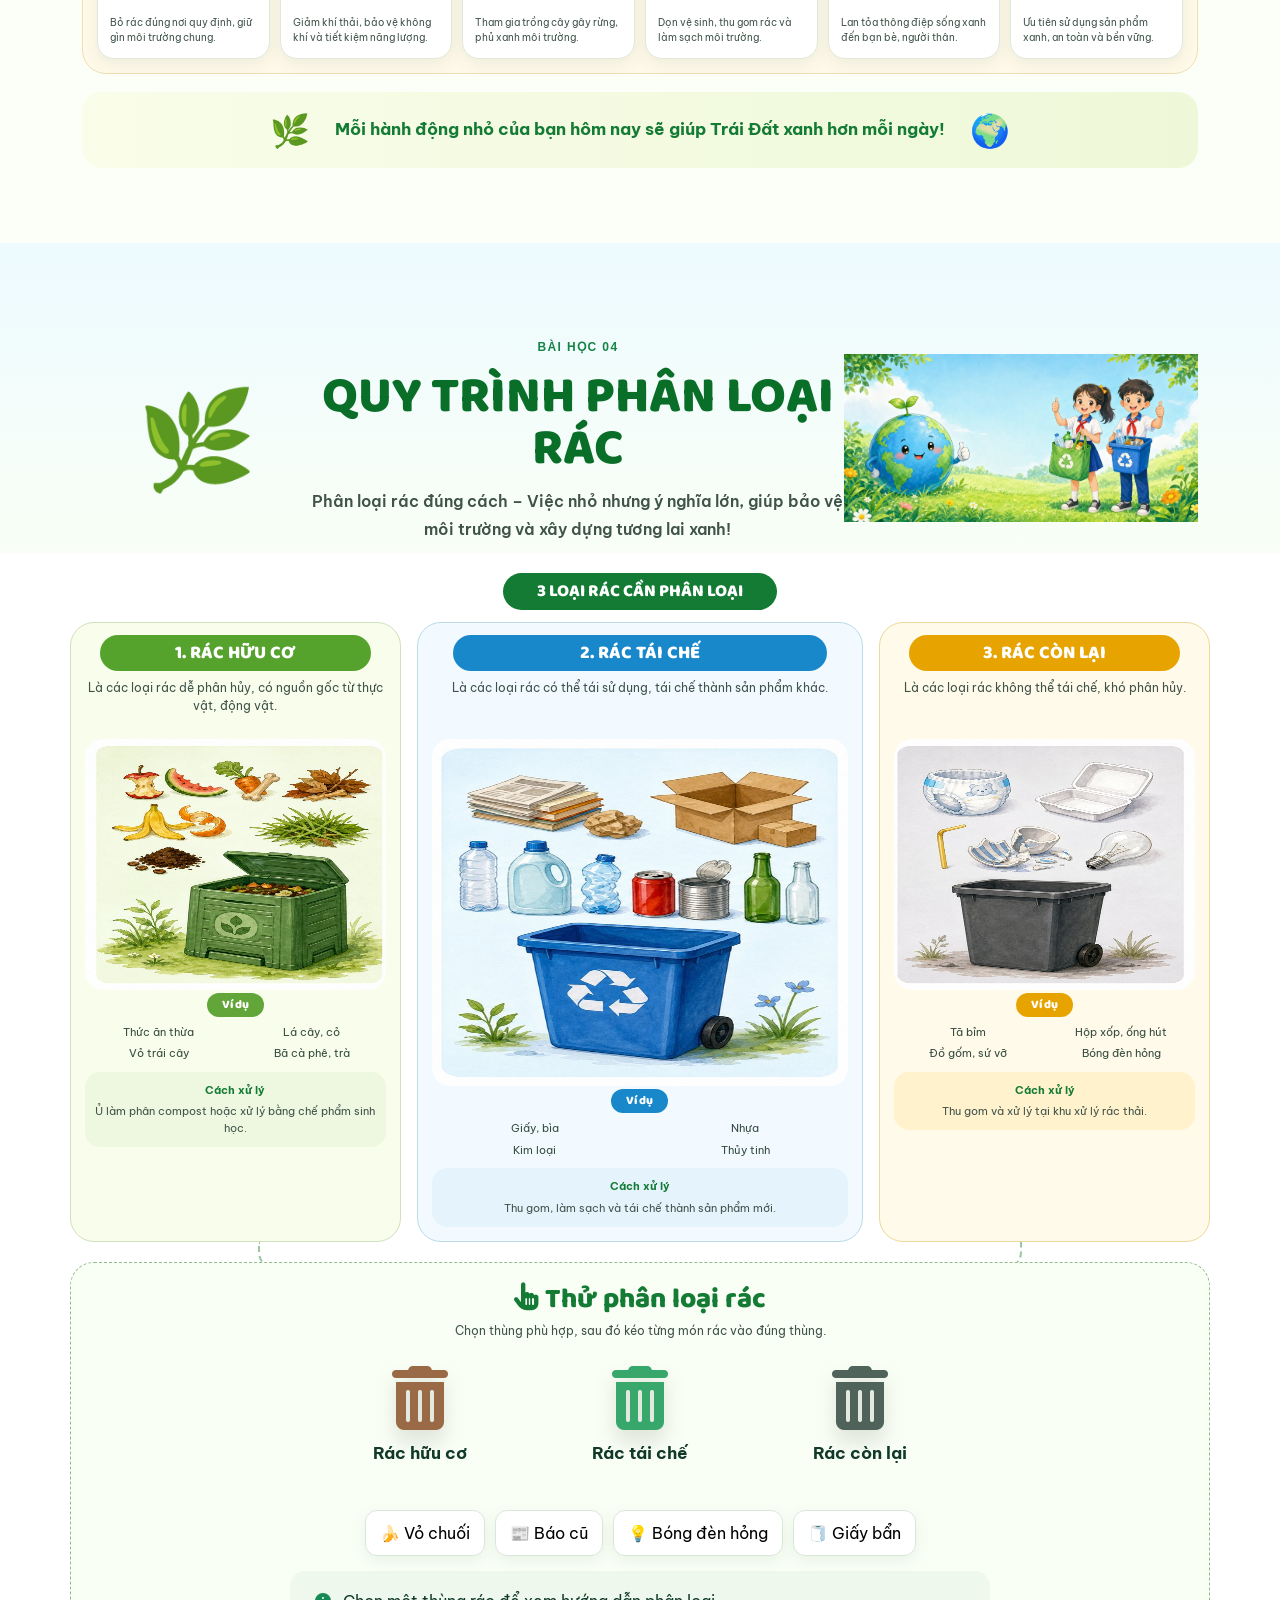
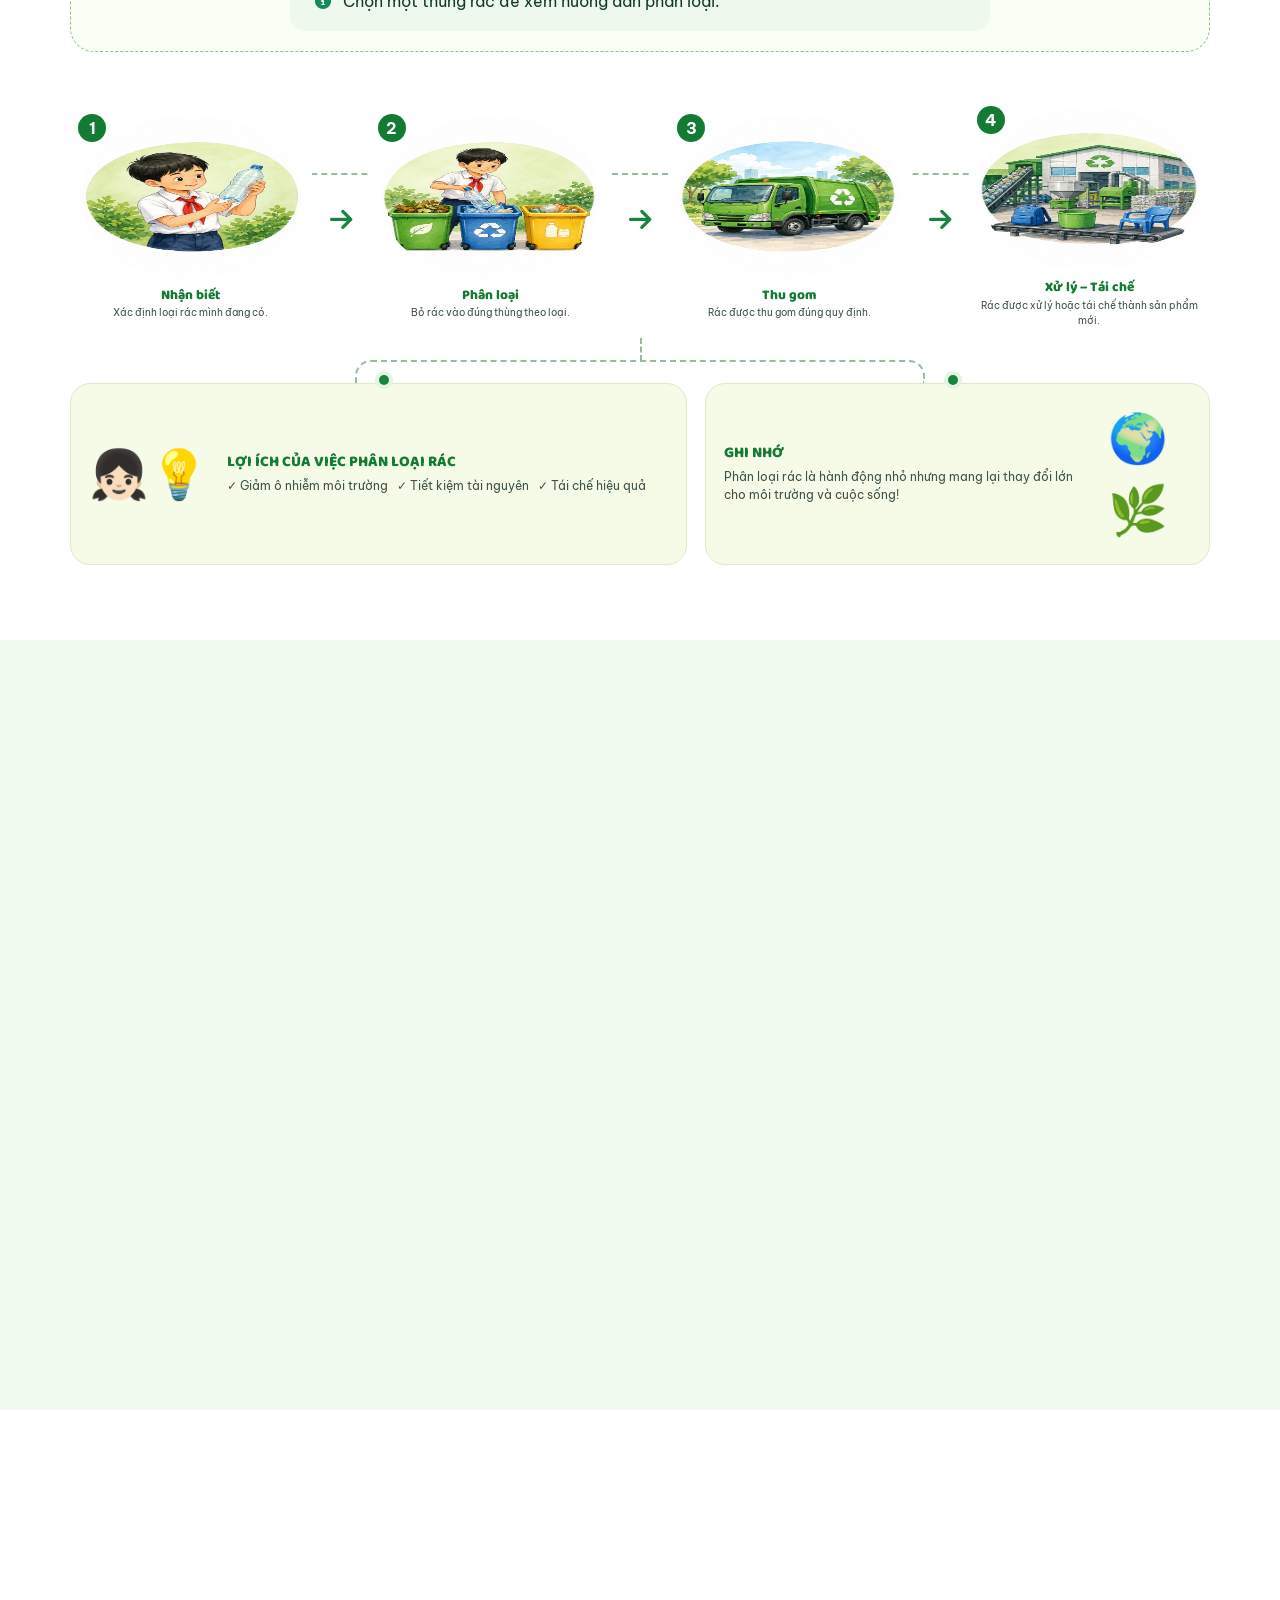
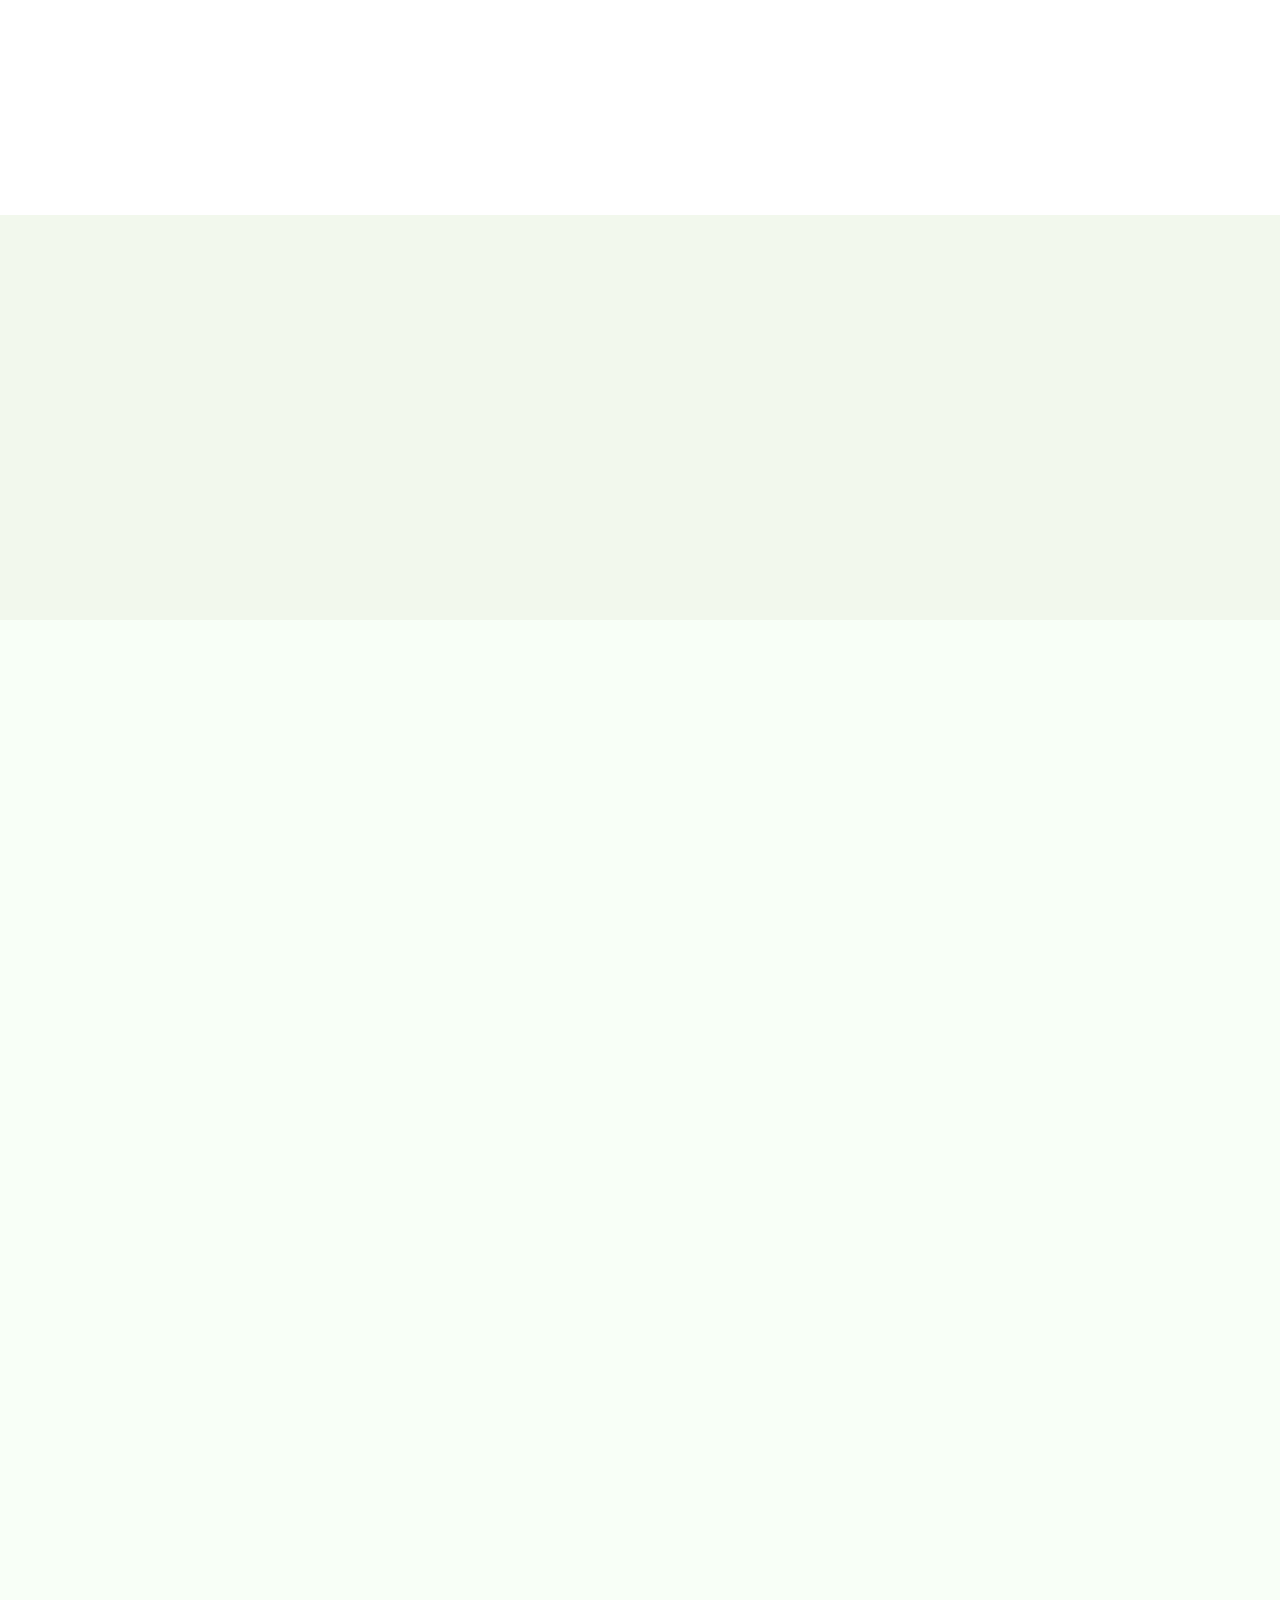
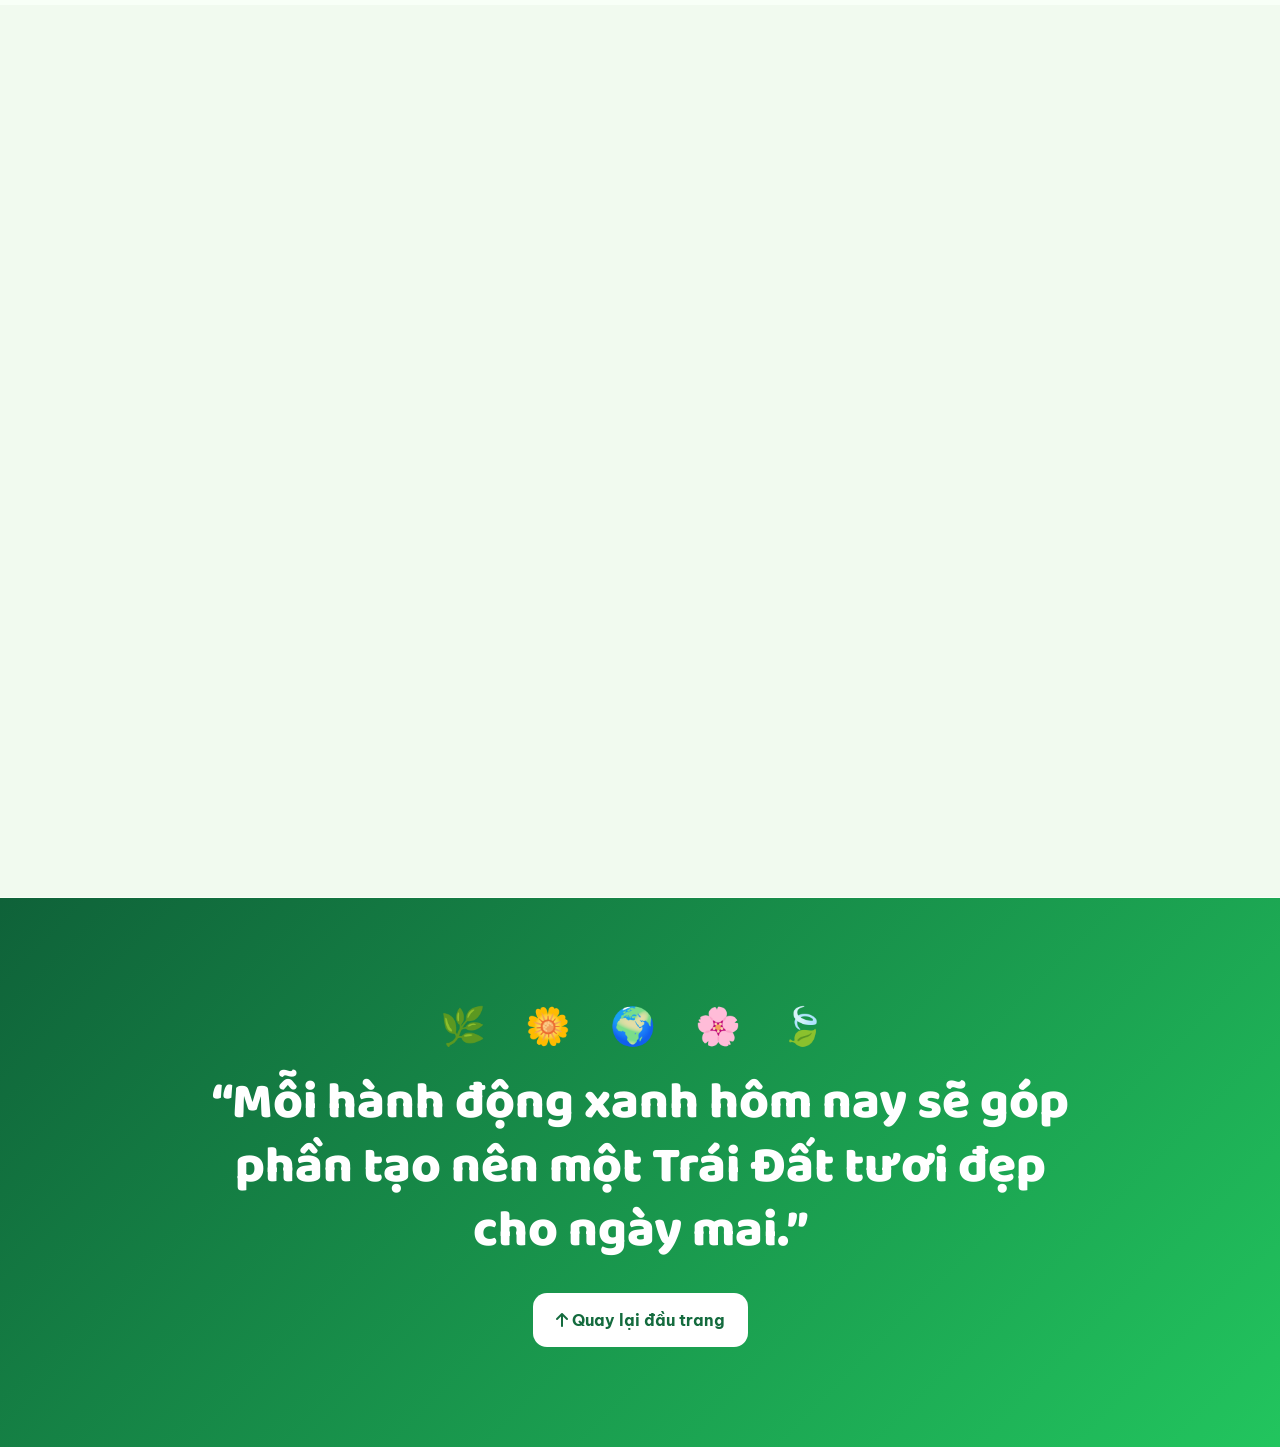
==== commit 12d3f53e: "ver 3" ====
--- a/index.html
+++ b/index.html
@@ -166,7 +166,7 @@
       </div>
     </section>
 
-    <section class="section resources" id="hoc-lieu"><div class="container"><div class="learning-split resource-hero"><div class="sprite-illustration scene-7 reveal"></div><div class="reveal"><span class="eyebrow">Bài học 07</span><h2>Kho học liệu <span>phong phú</span></h2><p>Khám phá kiến thức và lan tỏa lối sống xanh mỗi ngày qua những tài liệu trực quan.</p></div></div><div class="resource-grid"><article class="resource-card reveal"><i class="fa-solid fa-circle-play"></i><h3>Video về môi trường</h3><ul><li>Biến đổi khí hậu</li><li>Bảo vệ Trái Đất</li><li>Hành động xanh mỗi ngày</li></ul><button class="resource-open">Xem tất cả video</button></article><article class="resource-card reveal"><i class="fa-solid fa-images"></i><h3>Bộ hình ảnh</h3><ul><li>Thiên nhiên xanh</li><li>Hoạt động trồng cây</li><li>Thu gom và phân loại rác</li></ul><button class="resource-open">Xem tất cả hình ảnh</button></article><article class="resource-card reveal"><i class="fa-solid fa-chart-simple"></i><h3>Infographic</h3><ul><li>Ô nhiễm môi trường</li><li>Quy trình phân loại rác</li><li>9 việc làm xanh mỗi ngày</li></ul><button class="resource-open">Tải học liệu</button></article></div></div></section>
+    <section class="section resources" id="hoc-lieu"><div class="container"><div class="learning-split resource-hero"><div class="sprite-illustration scene-7 reveal"></div><div class="reveal"><span class="eyebrow">Bài học 07</span><h2>Kho học liệu <span>phong phú</span></h2><p>Khám phá kiến thức và lan tỏa lối sống xanh mỗi ngày qua những tài liệu trực quan.</p></div></div><div class="resource-grid"><article class="resource-card reveal"><i class="fa-solid fa-circle-play"></i><h3>Video về môi trường</h3><ul><li>Biến đổi khí hậu</li><li>Bảo vệ Trái Đất</li><li>Hành động xanh mỗi ngày</li></ul><a class="resource-open" href="https://www.youtube.com/watch?v=1CiHGuBUyMQ" target="_blank" rel="noopener noreferrer">Xem video <i class="fa-solid fa-arrow-up-right-from-square"></i></a></article><article class="resource-card reveal"><i class="fa-solid fa-images"></i><h3>Bộ hình ảnh</h3><ul><li>Thiên nhiên xanh</li><li>Hoạt động trồng cây</li><li>Thu gom và phân loại rác</li></ul><a class="resource-open" href="https://www.google.com/search?sca_esv=66db2df4ec7d59d2&amp;rlz=1C1CHBF_enVN1179VN1179&amp;sxsrf=APpeQnvQIVguy0Q726tVwz9F3F3avd4Qyg:1784390315419&amp;udm=2&amp;fbs=[base64]&amp;q=%E1%BA%A2nh+thi%C3%AAn+nhi%C3%AAn+v%C3%A0+ho%E1%BA%A1t+%C4%91%E1%BB%99ng+xanh.&amp;sa=X&amp;ved=2ahUKEwihlJD3y9yVAxVBn68BHWBBIqQQtKgLegQIFhAB&amp;biw=1536&amp;bih=730&amp;dpr=1.25" target="_blank" rel="noopener noreferrer">Xem bộ hình ảnh <i class="fa-solid fa-arrow-up-right-from-square"></i></a></article><article class="resource-card reveal"><i class="fa-solid fa-chart-simple"></i><h3>Infographic</h3><ul><li>Ô nhiễm môi trường</li><li>Quy trình phân loại rác</li><li>9 việc làm xanh mỗi ngày</li></ul><a class="resource-open" href="https://moitruong.net.vn/infographic-5-thoi-quen-song-xanh-giup-bao-ve-moi-truong-74747.html" target="_blank" rel="noopener noreferrer">Xem infographic <i class="fa-solid fa-arrow-up-right-from-square"></i></a></article></div></div></section>
 
     <section class="section pledge" id="cam-ket"><div class="container"><div class="section-heading text-center reveal"><span class="eyebrow">Bài học 08</span><h2>Trở thành <span>Đại sứ Sống Xanh</span></h2></div><div class="pledge-grid"><form class="pledge-form reveal" id="pledgeForm"><label>Họ và tên<input name="name" required maxlength="60"></label><label>Lớp<input name="class" required maxlength="20"></label><label>Trường<input name="school" required maxlength="80"></label><label>Nội dung cam kết<textarea name="pledge" required rows="4" placeholder="Em sẽ..."></textarea></label><button class="btn btn-green ripple">Gửi cam kết</button></form><div class="certificate-preview reveal" id="certificate"><div class="sprite-mini scene-8"></div><small>GIẤY CHỨNG NHẬN</small><h3>ĐẠI SỨ SỐNG XANH</h3><p>Trao tặng cho</p><b id="certificateName">Tên của bạn</b><p id="certificateMeta">Lớp · Trường</p><span>🌿 Cùng hành động vì Trái Đất 🌿</span></div></div><p class="pledge-success" id="pledgeSuccess" aria-live="polite"></p></div></section>
 
--- a/style.css
+++ b/style.css
@@ -86,3 +86,13 @@
 @media(max-width:767px){.action-hero-grid{grid-template-columns:1fr;padding-top:45px}.action-hero-art{min-height:320px;border-radius:35px 35px 0 0}.action-zone>header{align-items:flex-start;flex-direction:column;gap:8px}.action-learning-grid{grid-template-columns:repeat(2,1fr)}.action-slogan{gap:10px}.action-slogan strong{font-size:.88rem}}
 @media(max-width:480px){.action-hero-grid h2{font-size:2.8rem}.action-hero-art{min-height:245px}.action-learning-grid{grid-template-columns:1fr}.action-drawing{aspect-ratio:1.45/1}.action-learning-grid h4{font-size:.92rem}.action-learning-grid article>p{font-size:.76rem}.action-slogan span:last-child{display:none}}
 .quiz-answers button>b{margin-right:5px;color:var(--green)}.eco-quiz>#quizScore strong,.eco-quiz>#quizScore span{display:block}.eco-quiz>#quizScore strong{font:800 1.25rem 'Baloo 2',sans-serif}.eco-quiz>#quizScore span{margin-top:5px;color:var(--text);font-weight:500;line-height:1.55}
+
+/* Lesson 04: waste sorting infographic */
+.sorting-lesson{background:#fff}.sorting-hero{overflow:hidden;padding-top:80px;background:linear-gradient(180deg,#edfaff,#f9fff6)}.sorting-hero-grid{display:grid;grid-template-columns:.65fr 1.5fr 1fr;align-items:center;min-height:230px}.sorting-earth{font-size:6rem;text-align:center}.sorting-hero-grid>div:nth-child(2){position:relative;z-index:2;text-align:center}.sorting-hero h2{margin:5px 0 12px;color:#086e28;font-size:clamp(2.3rem,4vw,4.3rem);line-height:1}.sorting-hero p{max-width:680px;margin:auto;font-weight:600}.sorting-hero-art{align-self:stretch;min-height:230px;overflow:hidden}.sorting-hero-art img{width:100%;height:100%;display:block;object-fit:contain;object-position:center}.sorting-content{padding:20px 0 75px}.sorting-types-title{width:max-content;max-width:100%;margin:0 auto 12px;padding:8px 34px;border-radius:30px;background:#147b35;color:#fff;font-size:1.08rem}.sorting-types{display:grid;grid-template-columns:1fr 1.35fr 1fr;gap:16px}.sorting-type{position:relative;padding:14px;border:1px solid #cfe2bd;border-radius:24px;background:#f9fdec;text-align:center}.sorting-type>h3{width:90%;margin:-2px auto 8px;padding:7px;border-radius:24px;background:#55a32d;color:#fff;font-size:1.15rem}.sorting-type>p{min-height:52px;margin:0 auto 8px;font-size:.75rem;line-height:1.5}.sorting-type-art{aspect-ratio:1.2/1;background-image:url('assets/images/sorting-types-drawn.jpg');background-repeat:no-repeat;background-size:300% 100%;border-radius:18px}.type-scene-1{background-position:0 0}.type-scene-2{background-position:50% 0}.type-scene-3{background-position:100% 0}.sorting-type>h4{display:inline-block;margin:-11px 0 7px;padding:5px 15px;border-radius:20px;background:#62a538;color:#fff;font-size:.75rem}.sorting-type>ul{display:grid;grid-template-columns:repeat(2,1fr);gap:5px;margin:0;padding:0;list-style:none;color:#344b3f;font-size:.68rem}.sorting-treatment{display:flex;flex-direction:column;gap:5px;margin-top:10px;padding:10px;border-radius:15px;background:#eef7df;font-size:.7rem}.sorting-treatment b{color:#147b35}.recycle-type{border-color:#bcdbea;background:#f2faff}.recycle-type>h3,.recycle-type>h4{background:#1888cb}.recycle-type .sorting-treatment{background:#e5f4fc}.other-type{border-color:#edd99a;background:#fffae9}.other-type>h3,.other-type>h4{background:#e7a400}.other-type .sorting-treatment{background:#fff2cd}.sorting-game{margin-top:20px;padding:20px;border:1px dashed #94bc8c;border-radius:24px;background:#fafff6;text-align:center}.sorting-game>h3{margin:0;color:#147b35}.sorting-game>p{margin:4px 0;font-size:.78rem}.sorting-game .bins{display:flex;justify-content:center;gap:30px}.sorting-game .bin-card{max-width:190px}.sorting-game .bin{font-size:4rem}.sorting-game .bin-result{margin-top:15px}.sorting-flow{display:grid;grid-template-columns:1fr auto 1fr auto 1fr auto 1fr;align-items:center;gap:12px;margin-top:22px}.sorting-flow>article{position:relative;text-align:center}.sorting-flow>i{color:#147b35;font-size:1.6rem}.sorting-step-art{aspect-ratio:1.35/1;background-image:url('assets/images/sorting-process-drawn.jpg');background-repeat:no-repeat;background-size:400% 100%;border-radius:50%}.step-scene-1{background-position:0 0}.step-scene-2{background-position:33.333% 0}.step-scene-3{background-position:66.666% 0}.step-scene-4{background-position:100% 0}.sorting-flow article>b{position:absolute;left:8px;top:4px;width:28px;height:28px;display:grid;place-items:center;border-radius:50%;background:#147b35;color:#fff}.sorting-flow h4{margin:8px 0 2px;color:#147b35;font-size:.85rem}.sorting-flow p{margin:0;font-size:.65rem;line-height:1.45}.sorting-bottom{display:grid;grid-template-columns:1.1fr .9fr;gap:18px;margin-top:22px}.sorting-bottom>div{display:flex;align-items:center;gap:18px;padding:18px;border:1px solid #dce9ca;border-radius:20px;background:#f5fbe7}.sorting-bottom span{font-size:3rem}.sorting-bottom h3{margin:0 0 6px;color:#147b35;font-size:.95rem}.sorting-bottom p{margin:0;font-size:.72rem;line-height:1.55}body.dark-mode .sorting-lesson{background:#0b1e16}body.dark-mode .sorting-hero{background:#132b21}body.dark-mode .sorting-type,body.dark-mode .sorting-game,body.dark-mode .sorting-bottom>div{background:#163427;border-color:#315541}body.dark-mode .sorting-type>ul{color:#c8dace}
+@media(max-width:991px){.sorting-hero-grid{grid-template-columns:1fr;padding-top:25px}.sorting-earth{display:none}.sorting-hero-art{min-height:330px}.sorting-types{grid-template-columns:1fr}.sorting-type>p{min-height:0}.sorting-type-art{aspect-ratio:1.8/1}.sorting-flow{grid-template-columns:repeat(2,1fr);gap:20px}.sorting-flow>i{display:none}}
+@media(max-width:600px){.sorting-hero{padding-top:65px}.sorting-hero h2{font-size:2.5rem}.sorting-hero-art{min-height:240px}.sorting-game .bins{gap:3px}.sorting-game .bin{font-size:3rem}.sorting-game .bin-card{padding:10px;font-size:.75rem}.sorting-flow{grid-template-columns:1fr}.sorting-bottom{grid-template-columns:1fr}.sorting-bottom span{font-size:2rem}}
+
+/* Direction lines for the sorting infographic */
+.sorting-types{position:relative}.sorting-types:after{content:"";position:absolute;z-index:0;left:16.5%;right:16.5%;bottom:-28px;height:28px;border-left:2px dashed #9bc6a2;border-right:2px dashed #9bc6a2;border-bottom:2px dashed #9bc6a2;border-radius:0 0 18px 18px;pointer-events:none}.sorting-type{z-index:1}.sorting-game{position:relative;z-index:2}.sorting-flow{position:relative;margin-top:50px}.sorting-flow:before{content:"";position:absolute;z-index:0;left:8%;right:8%;top:30%;border-top:2px dashed #94bd9b;pointer-events:none}.sorting-flow:after{content:"";position:absolute;left:50%;bottom:-23px;height:23px;border-left:2px dashed #94bd9b;pointer-events:none}.sorting-flow>article{z-index:1;padding:5px 10px 10px;border-radius:26px;background:#fff}.sorting-flow>i{position:relative;z-index:2;width:34px;height:34px;display:grid;place-items:center;border-radius:50%;background:#fff;color:#16863f}.sorting-bottom{position:relative;margin-top:45px}.sorting-bottom:before{content:"";position:absolute;left:25%;right:25%;top:-23px;height:23px;border-top:2px dashed #94bd9b;border-left:2px dashed #94bd9b;border-right:2px dashed #94bd9b;border-radius:16px 16px 0 0;pointer-events:none}.sorting-bottom>div{position:relative}.sorting-bottom>div:first-child:before,.sorting-bottom>div:last-child:before{content:"";position:absolute;top:-9px;width:10px;height:10px;border-radius:50%;background:#16863f;box-shadow:0 0 0 4px #e6f3e4}.sorting-bottom>div:first-child:before{left:50%}.sorting-bottom>div:last-child:before{right:50%}body.dark-mode .sorting-flow>article,body.dark-mode .sorting-flow>i{background:#163427}
+@media(max-width:991px){.sorting-types:after{display:none}.sorting-flow{margin-top:28px}.sorting-flow:before,.sorting-flow:after,.sorting-bottom:before{display:none}.sorting-flow>article{border:1px dashed #94bd9b}.sorting-bottom{margin-top:22px}.sorting-bottom>div:first-child:before,.sorting-bottom>div:last-child:before{display:none}}
+.resource-open{display:inline-flex;align-items:center;gap:9px;text-decoration:none}.resource-open:hover{color:#fff;transform:translateY(-2px);box-shadow:0 8px 18px rgba(21,128,61,.24)}.resource-open i{font-size:.7rem}
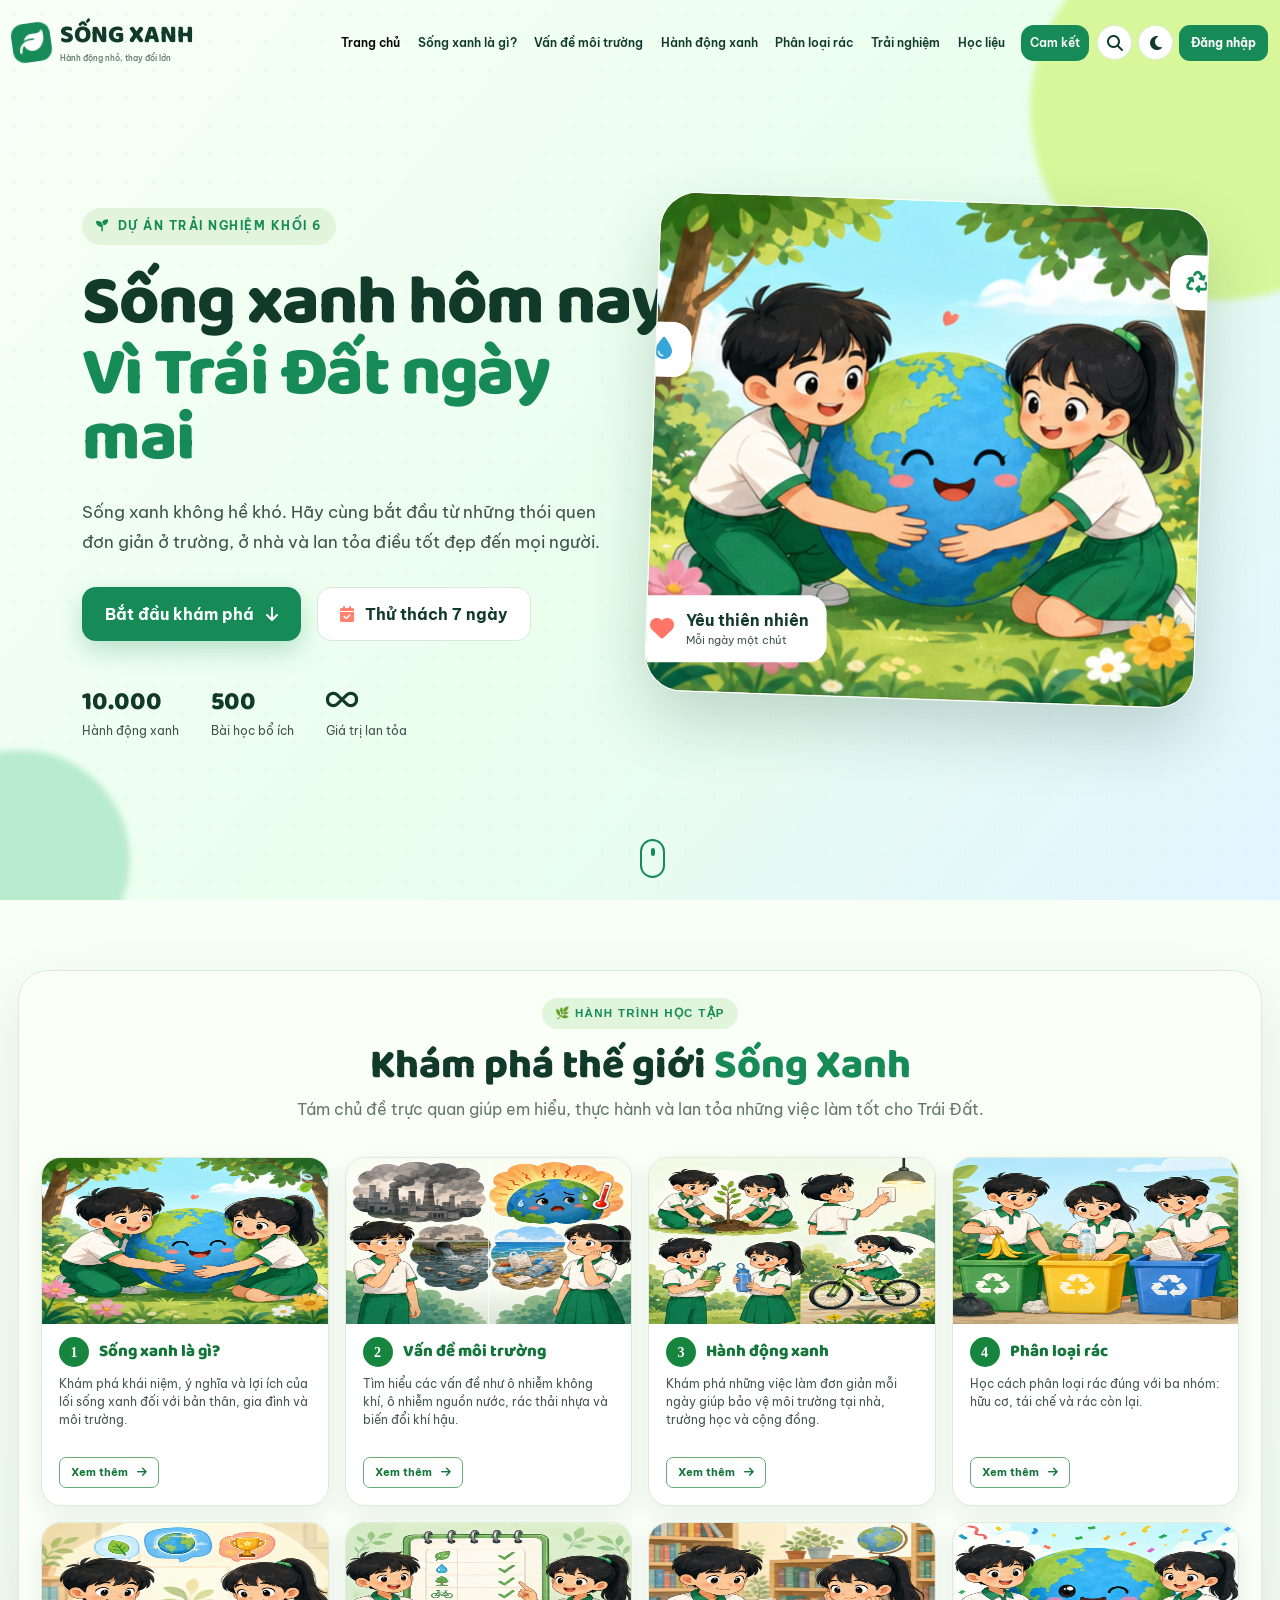
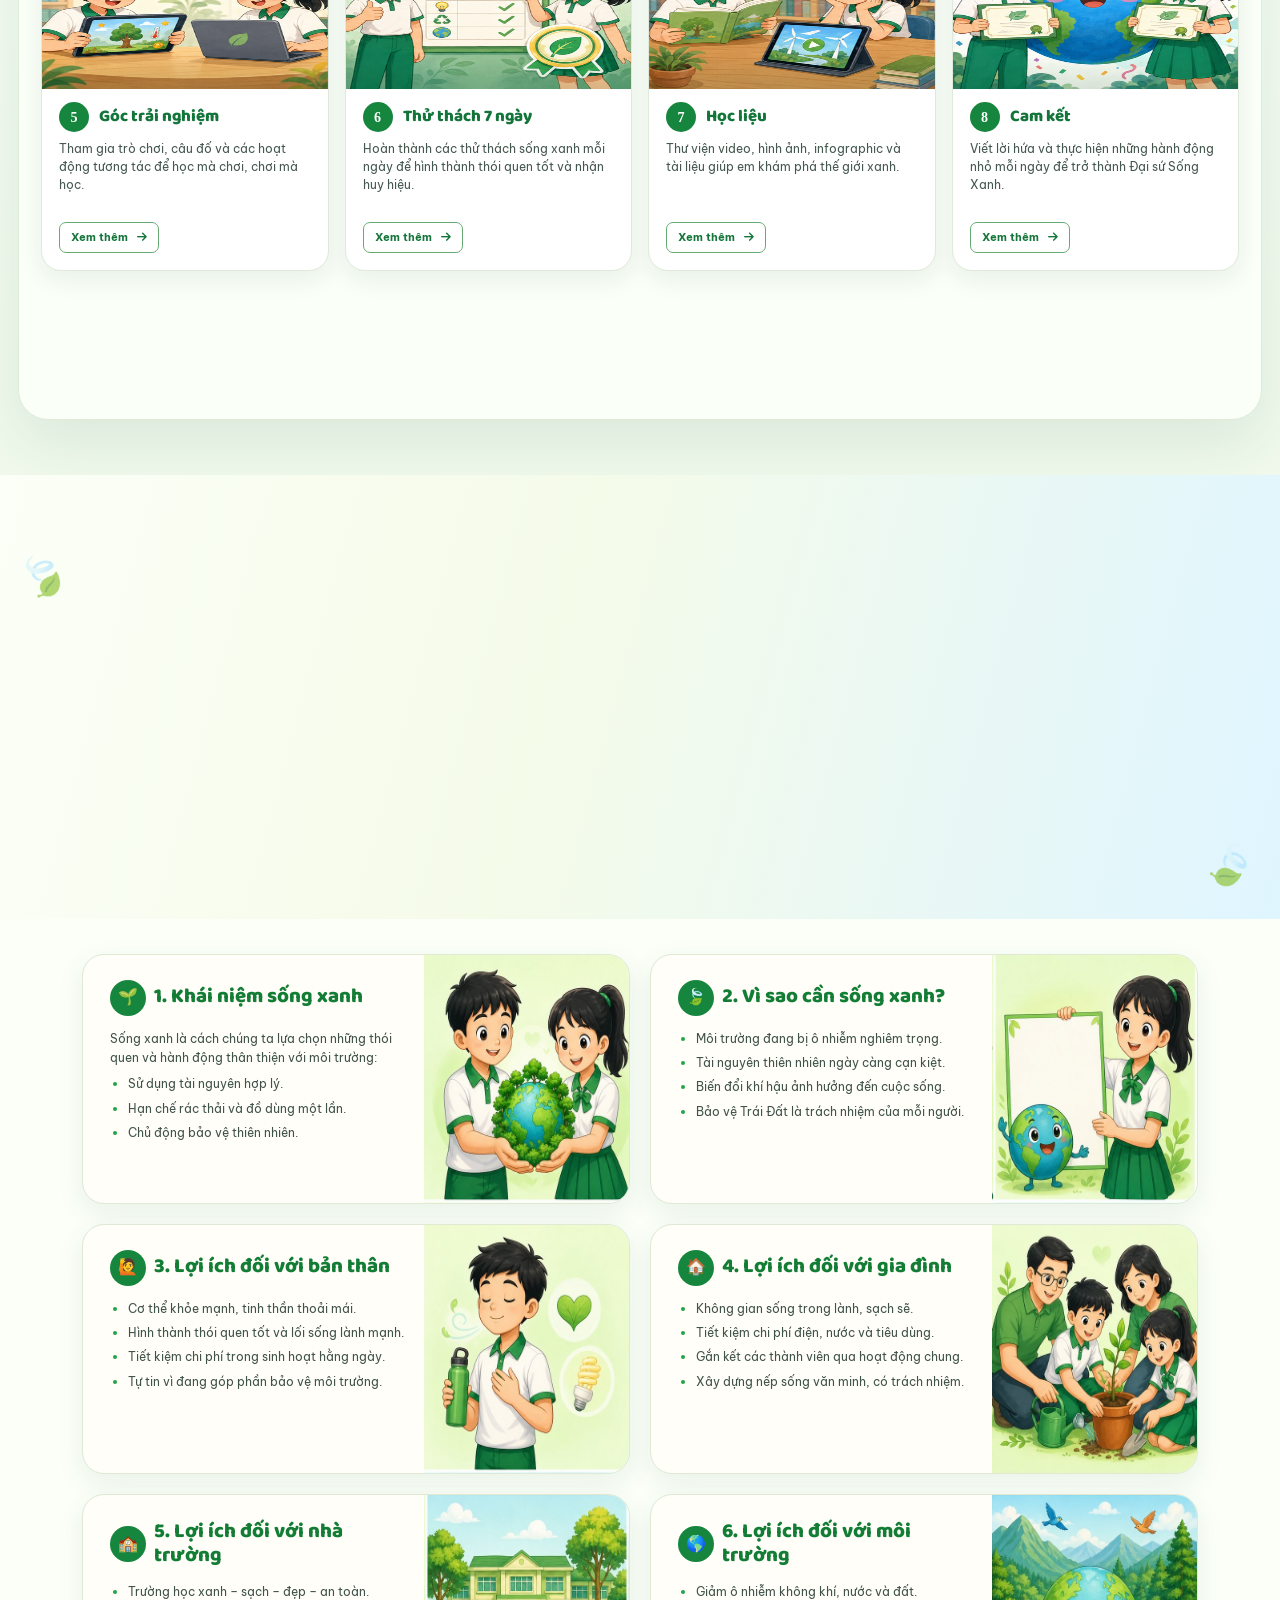
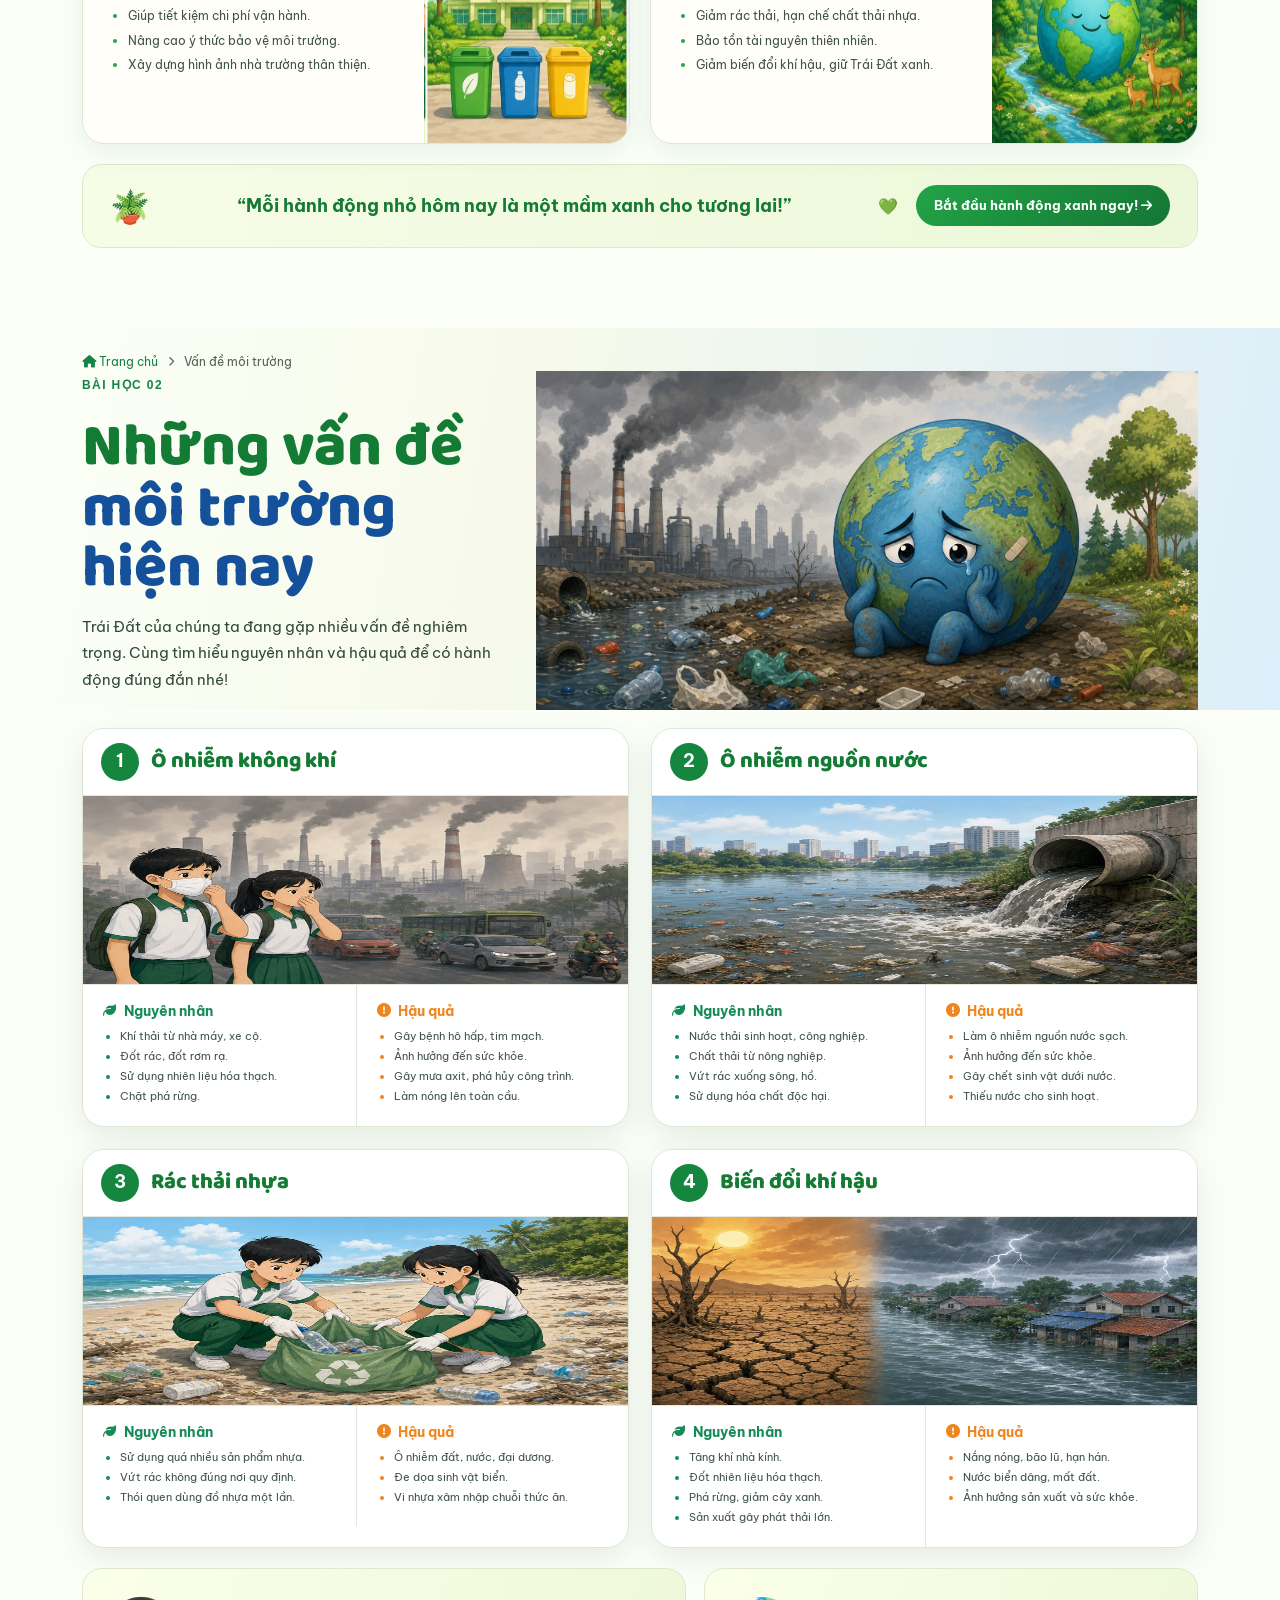
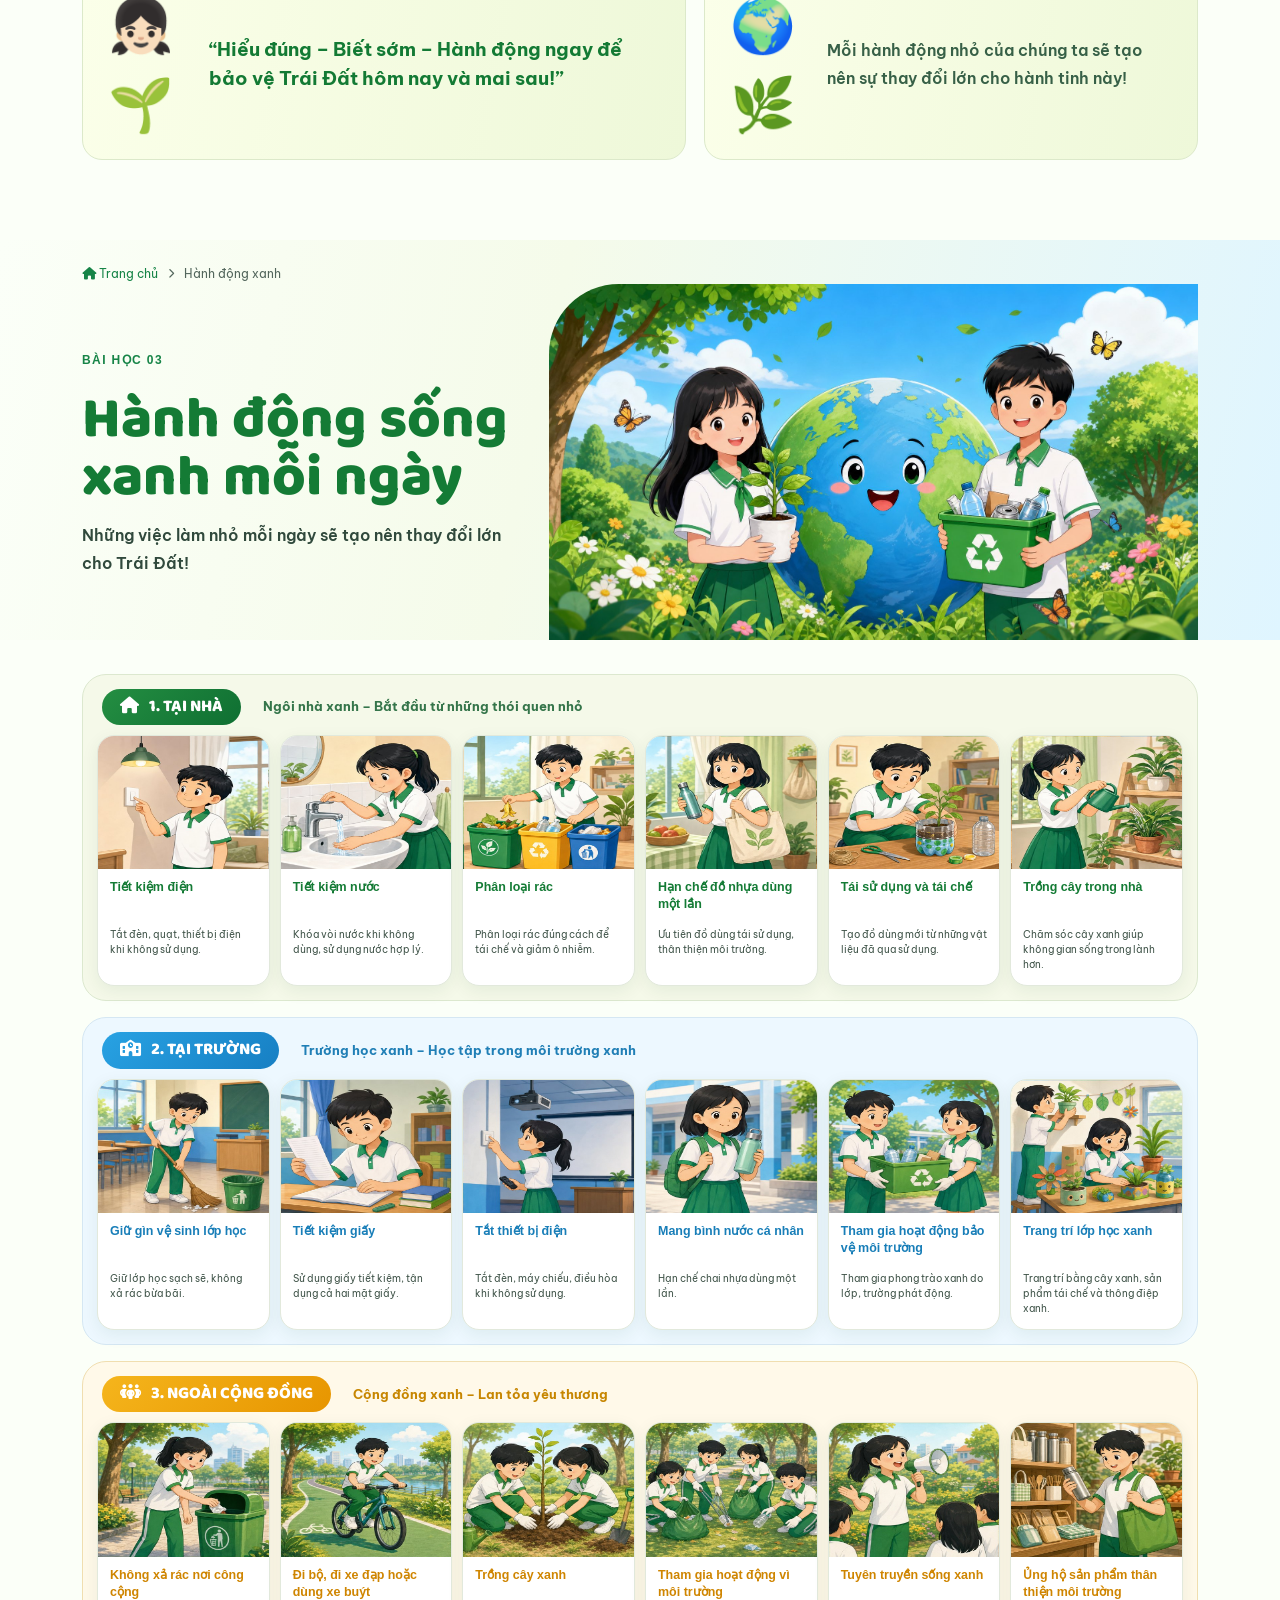
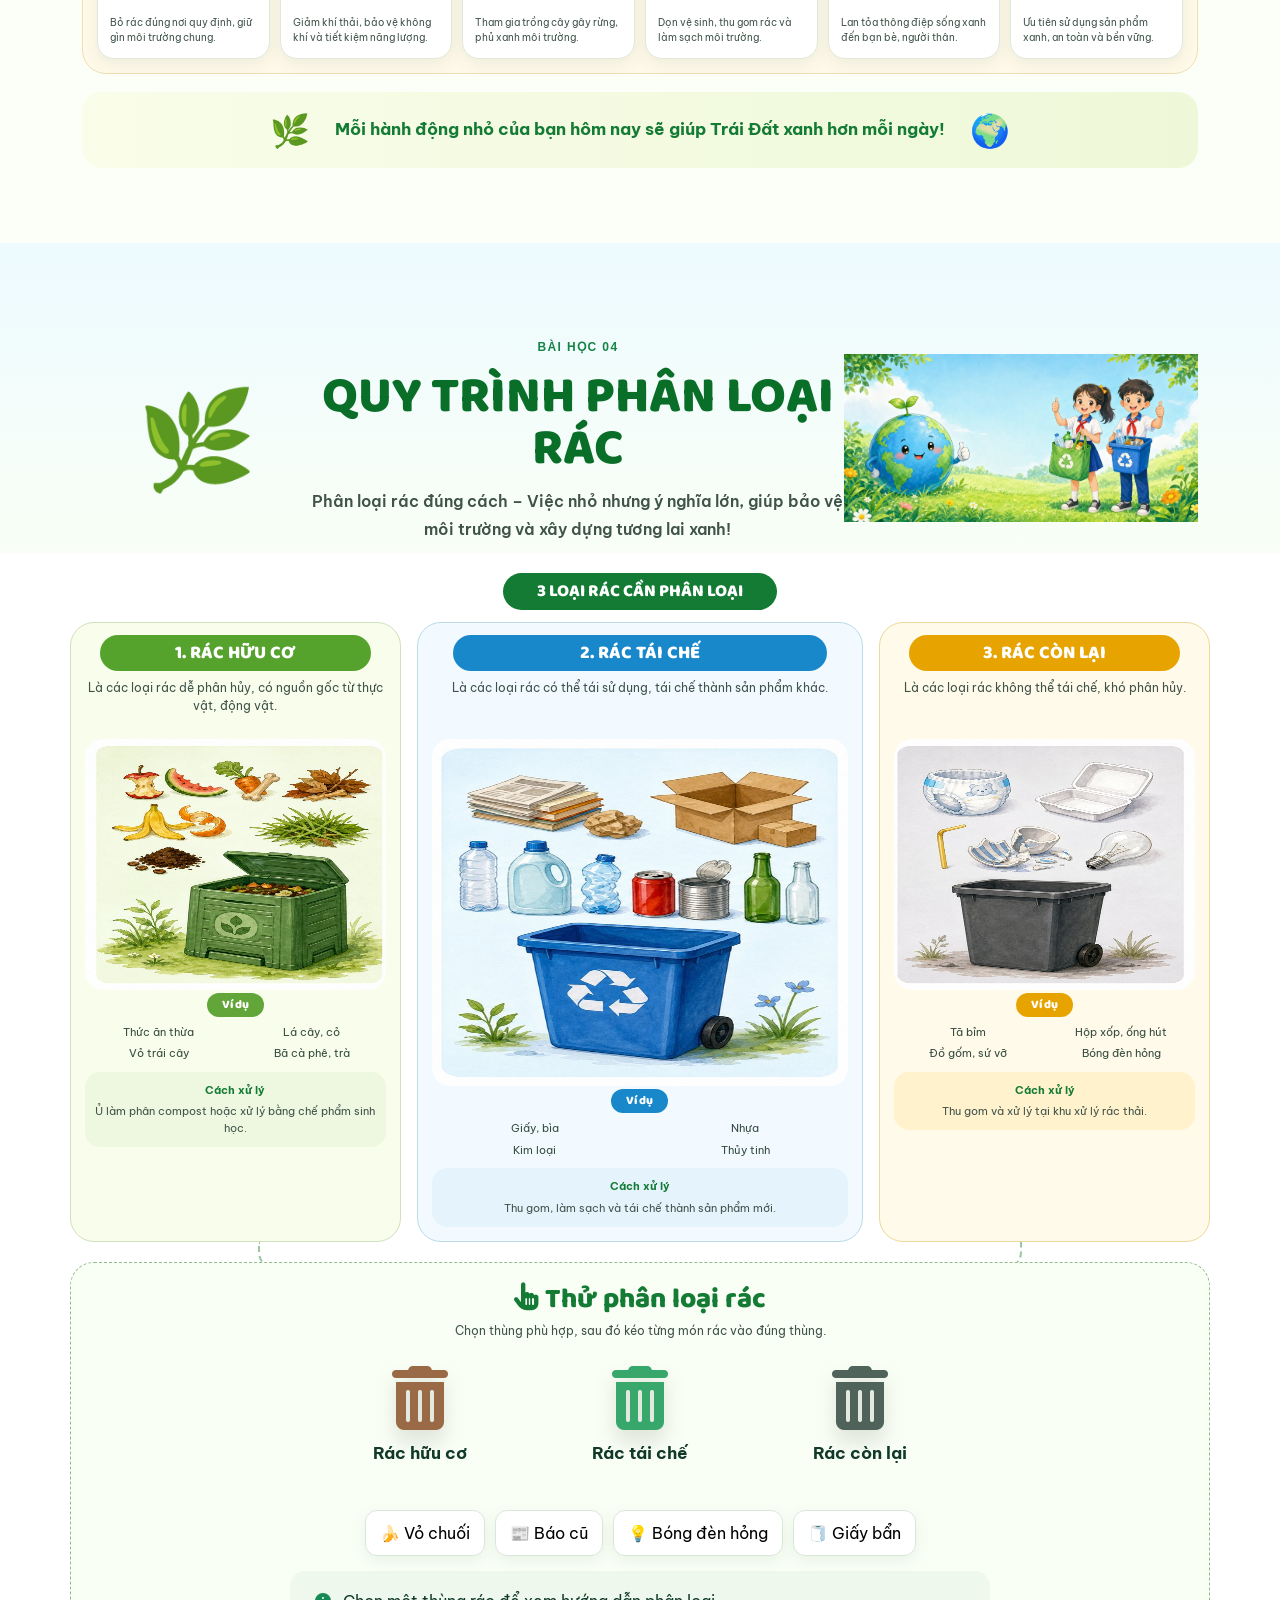
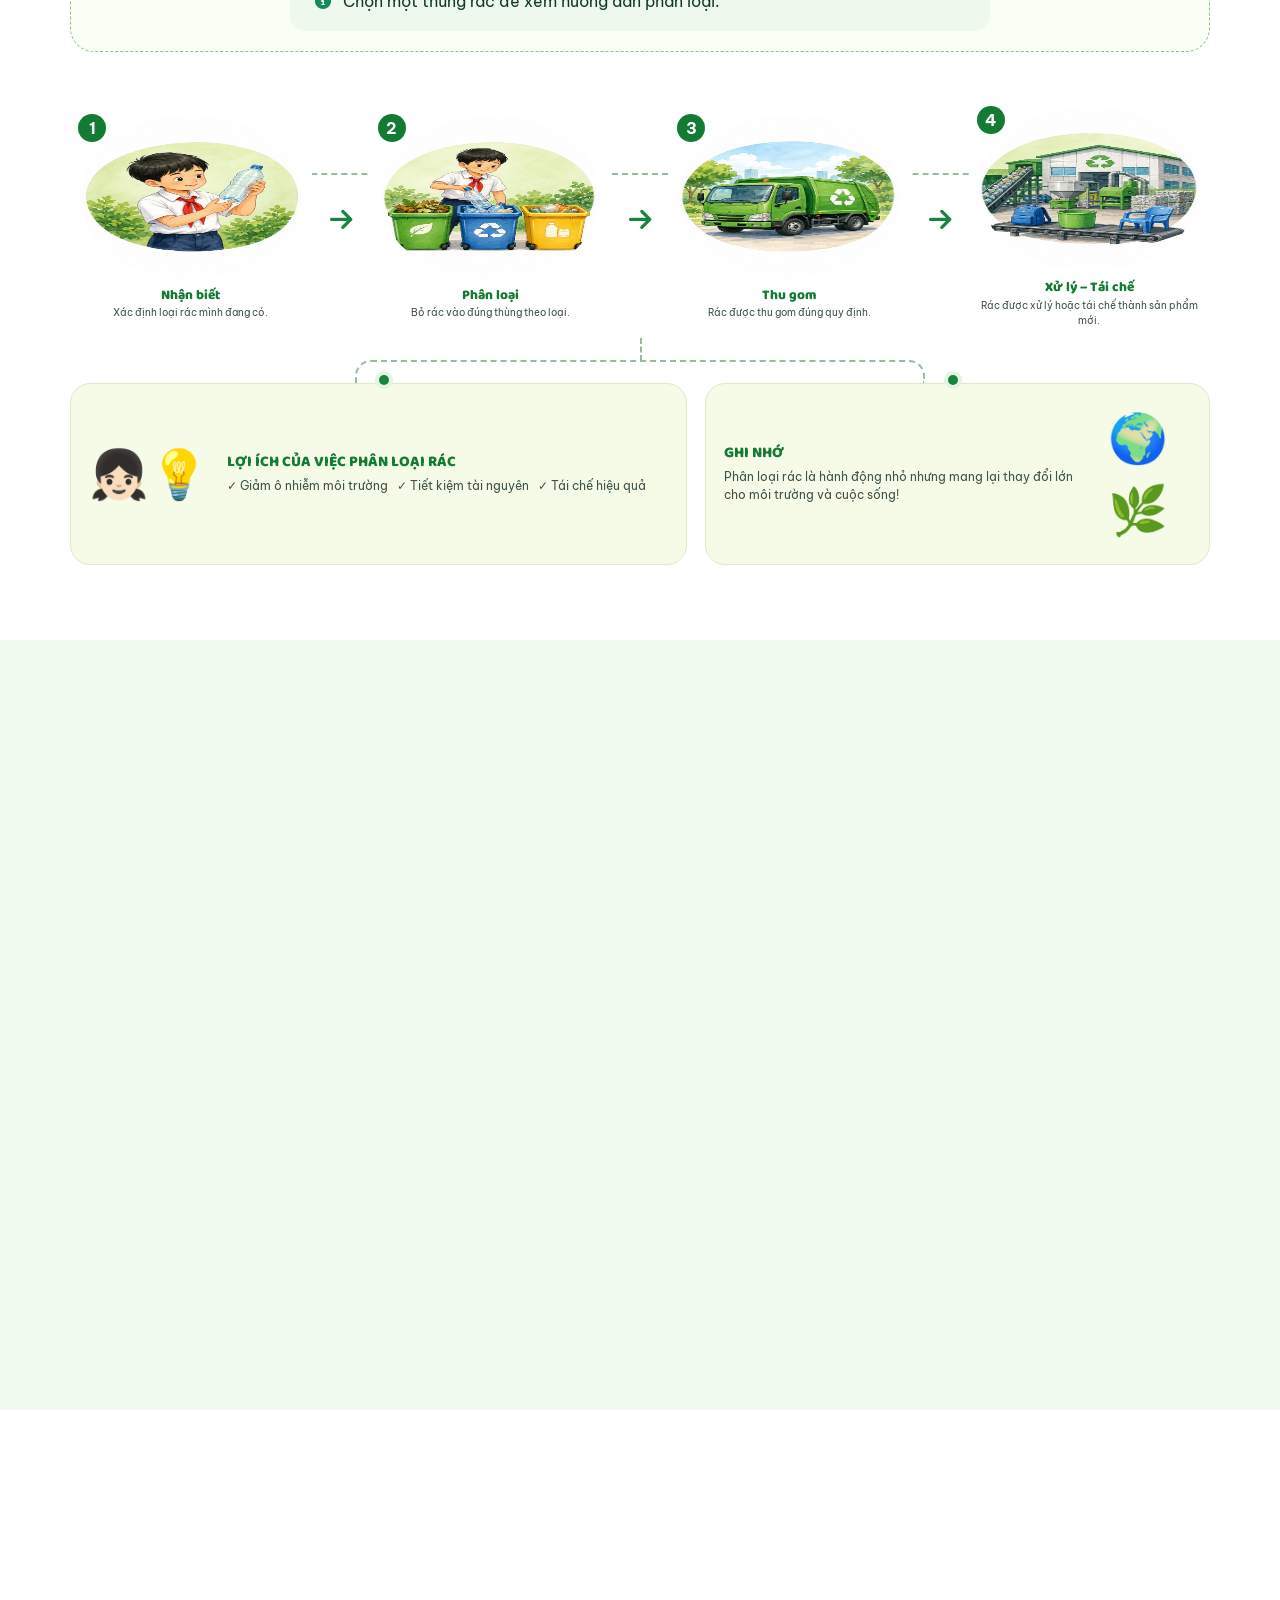
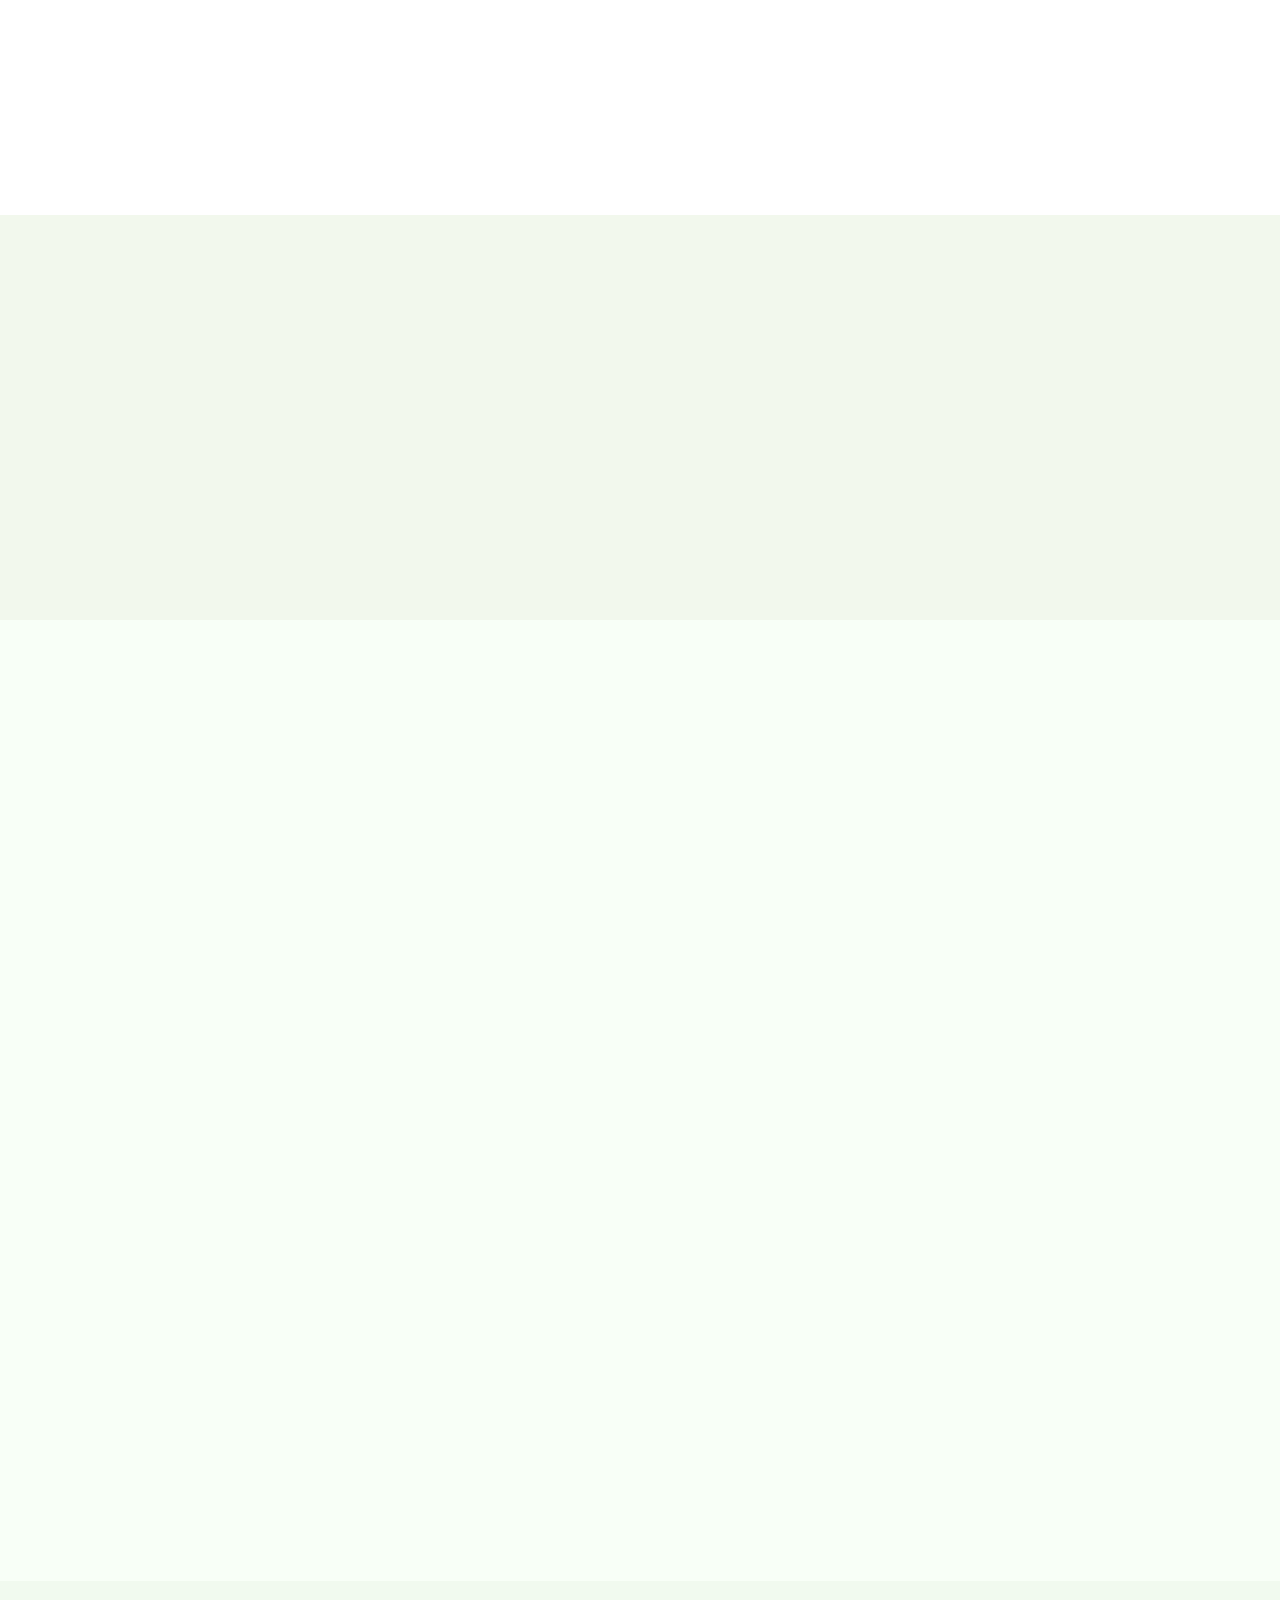
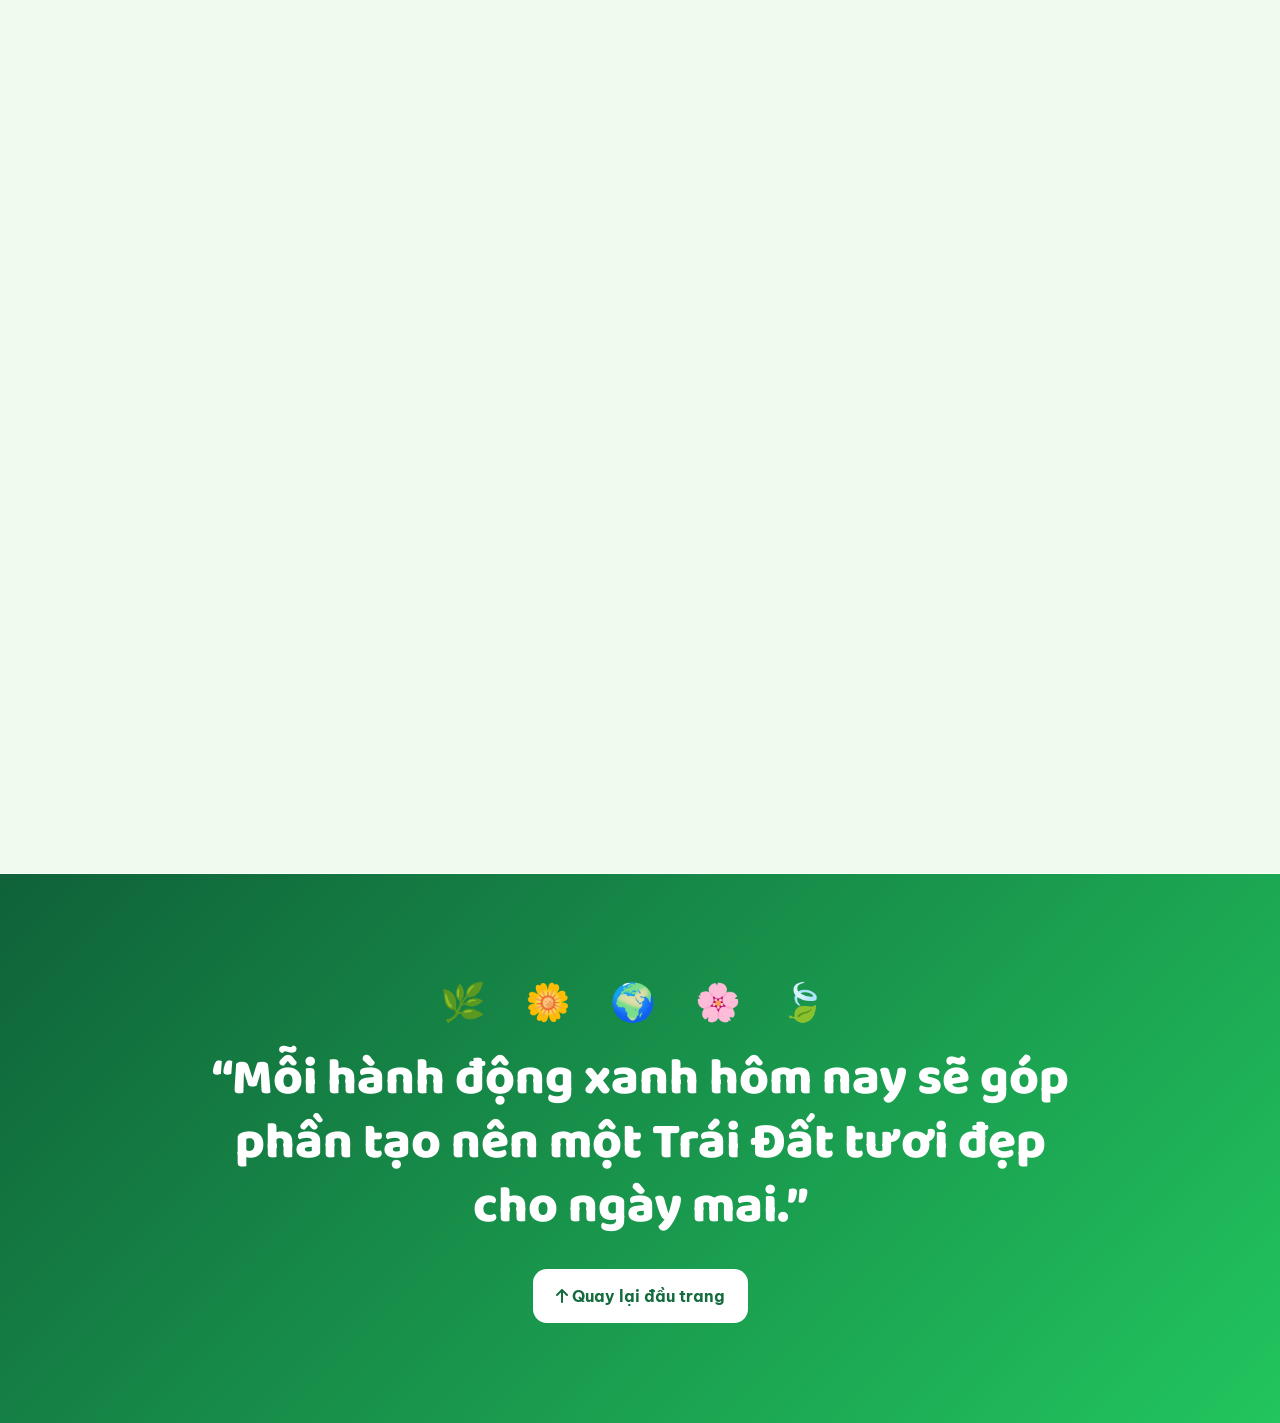
==== commit 033db9e3: "ver4" ====
--- a/index.html
+++ b/index.html
@@ -166,7 +166,7 @@
       </div>
     </section>
 
-    <section class="section resources" id="hoc-lieu"><div class="container"><div class="learning-split resource-hero"><div class="sprite-illustration scene-7 reveal"></div><div class="reveal"><span class="eyebrow">Bài học 07</span><h2>Kho học liệu <span>phong phú</span></h2><p>Khám phá kiến thức và lan tỏa lối sống xanh mỗi ngày qua những tài liệu trực quan.</p></div></div><div class="resource-grid"><article class="resource-card reveal"><i class="fa-solid fa-circle-play"></i><h3>Video về môi trường</h3><ul><li>Biến đổi khí hậu</li><li>Bảo vệ Trái Đất</li><li>Hành động xanh mỗi ngày</li></ul><a class="resource-open" href="https://www.youtube.com/watch?v=1CiHGuBUyMQ" target="_blank" rel="noopener noreferrer">Xem video <i class="fa-solid fa-arrow-up-right-from-square"></i></a></article><article class="resource-card reveal"><i class="fa-solid fa-images"></i><h3>Bộ hình ảnh</h3><ul><li>Thiên nhiên xanh</li><li>Hoạt động trồng cây</li><li>Thu gom và phân loại rác</li></ul><a class="resource-open" href="https://www.google.com/search?sca_esv=66db2df4ec7d59d2&amp;rlz=1C1CHBF_enVN1179VN1179&amp;sxsrf=APpeQnvQIVguy0Q726tVwz9F3F3avd4Qyg:1784390315419&amp;udm=2&amp;fbs=[base64]&amp;q=%E1%BA%A2nh+thi%C3%AAn+nhi%C3%AAn+v%C3%A0+ho%E1%BA%A1t+%C4%91%E1%BB%99ng+xanh.&amp;sa=X&amp;ved=2ahUKEwihlJD3y9yVAxVBn68BHWBBIqQQtKgLegQIFhAB&amp;biw=1536&amp;bih=730&amp;dpr=1.25" target="_blank" rel="noopener noreferrer">Xem bộ hình ảnh <i class="fa-solid fa-arrow-up-right-from-square"></i></a></article><article class="resource-card reveal"><i class="fa-solid fa-chart-simple"></i><h3>Infographic</h3><ul><li>Ô nhiễm môi trường</li><li>Quy trình phân loại rác</li><li>9 việc làm xanh mỗi ngày</li></ul><a class="resource-open" href="https://moitruong.net.vn/infographic-5-thoi-quen-song-xanh-giup-bao-ve-moi-truong-74747.html" target="_blank" rel="noopener noreferrer">Xem infographic <i class="fa-solid fa-arrow-up-right-from-square"></i></a></article></div></div></section>
+    <section class="section resources" id="hoc-lieu"><div class="container"><div class="learning-split resource-hero"><div class="sprite-illustration scene-7 reveal"></div><div class="reveal"><span class="eyebrow">Bài học 07</span><h2>Kho học liệu <span>phong phú</span></h2><p>Khám phá kiến thức và lan tỏa lối sống xanh mỗi ngày qua những tài liệu trực quan.</p></div></div><div class="resource-grid"><article class="resource-card reveal"><i class="fa-solid fa-circle-play"></i><h3>Video môi trường</h3><p class="resource-desc">Phim ngắn về biến đổi khí hậu</p><a class="resource-open" href="https://www.youtube.com/watch?v=1CiHGuBUyMQ" target="_blank" rel="noopener noreferrer">Xem video <i class="fa-solid fa-arrow-up-right-from-square"></i></a></article><article class="resource-card reveal"><i class="fa-solid fa-images"></i><h3>Bộ hình ảnh</h3><p class="resource-desc">Ảnh thiên nhiên và hoạt động xanh</p><a class="resource-open" href="https://www.google.com/search?sca_esv=66db2df4ec7d59d2&amp;rlz=1C1CHBF_enVN1179VN1179&amp;sxsrf=APpeQnvQIVguy0Q726tVwz9F3F3avd4Qyg:1784390315419&amp;udm=2&amp;fbs=[base64]&amp;q=%E1%BA%A2nh+thi%C3%AAn+nhi%C3%AAn+v%C3%A0+ho%E1%BA%A1t+%C4%91%E1%BB%99ng+xanh.&amp;sa=X&amp;ved=2ahUKEwihlJD3y9yVAxVBn68BHWBBIqQQtKgLegQIFhAB&amp;biw=1536&amp;bih=730&amp;dpr=1.25" target="_blank" rel="noopener noreferrer">Xem bộ hình ảnh <i class="fa-solid fa-arrow-up-right-from-square"></i></a></article><article class="resource-card reveal"><i class="fa-solid fa-chart-simple"></i><h3>Infographic</h3><p class="resource-desc">Sơ đồ trực quan dễ hiểu</p><a class="resource-open" href="https://moitruong.net.vn/infographic-5-thoi-quen-song-xanh-giup-bao-ve-moi-truong-74747.html" target="_blank" rel="noopener noreferrer">Xem infographic <i class="fa-solid fa-arrow-up-right-from-square"></i></a></article></div></div></section>
 
     <section class="section pledge" id="cam-ket"><div class="container"><div class="section-heading text-center reveal"><span class="eyebrow">Bài học 08</span><h2>Trở thành <span>Đại sứ Sống Xanh</span></h2></div><div class="pledge-grid"><form class="pledge-form reveal" id="pledgeForm"><label>Họ và tên<input name="name" required maxlength="60"></label><label>Lớp<input name="class" required maxlength="20"></label><label>Trường<input name="school" required maxlength="80"></label><label>Nội dung cam kết<textarea name="pledge" required rows="4" placeholder="Em sẽ..."></textarea></label><button class="btn btn-green ripple">Gửi cam kết</button></form><div class="certificate-preview reveal" id="certificate"><div class="sprite-mini scene-8"></div><small>GIẤY CHỨNG NHẬN</small><h3>ĐẠI SỨ SỐNG XANH</h3><p>Trao tặng cho</p><b id="certificateName">Tên của bạn</b><p id="certificateMeta">Lớp · Trường</p><span>🌿 Cùng hành động vì Trái Đất 🌿</span></div></div><p class="pledge-success" id="pledgeSuccess" aria-live="polite"></p></div></section>
 
--- a/style.css
+++ b/style.css
@@ -96,3 +96,4 @@
 .sorting-types{position:relative}.sorting-types:after{content:"";position:absolute;z-index:0;left:16.5%;right:16.5%;bottom:-28px;height:28px;border-left:2px dashed #9bc6a2;border-right:2px dashed #9bc6a2;border-bottom:2px dashed #9bc6a2;border-radius:0 0 18px 18px;pointer-events:none}.sorting-type{z-index:1}.sorting-game{position:relative;z-index:2}.sorting-flow{position:relative;margin-top:50px}.sorting-flow:before{content:"";position:absolute;z-index:0;left:8%;right:8%;top:30%;border-top:2px dashed #94bd9b;pointer-events:none}.sorting-flow:after{content:"";position:absolute;left:50%;bottom:-23px;height:23px;border-left:2px dashed #94bd9b;pointer-events:none}.sorting-flow>article{z-index:1;padding:5px 10px 10px;border-radius:26px;background:#fff}.sorting-flow>i{position:relative;z-index:2;width:34px;height:34px;display:grid;place-items:center;border-radius:50%;background:#fff;color:#16863f}.sorting-bottom{position:relative;margin-top:45px}.sorting-bottom:before{content:"";position:absolute;left:25%;right:25%;top:-23px;height:23px;border-top:2px dashed #94bd9b;border-left:2px dashed #94bd9b;border-right:2px dashed #94bd9b;border-radius:16px 16px 0 0;pointer-events:none}.sorting-bottom>div{position:relative}.sorting-bottom>div:first-child:before,.sorting-bottom>div:last-child:before{content:"";position:absolute;top:-9px;width:10px;height:10px;border-radius:50%;background:#16863f;box-shadow:0 0 0 4px #e6f3e4}.sorting-bottom>div:first-child:before{left:50%}.sorting-bottom>div:last-child:before{right:50%}body.dark-mode .sorting-flow>article,body.dark-mode .sorting-flow>i{background:#163427}
 @media(max-width:991px){.sorting-types:after{display:none}.sorting-flow{margin-top:28px}.sorting-flow:before,.sorting-flow:after,.sorting-bottom:before{display:none}.sorting-flow>article{border:1px dashed #94bd9b}.sorting-bottom{margin-top:22px}.sorting-bottom>div:first-child:before,.sorting-bottom>div:last-child:before{display:none}}
 .resource-open{display:inline-flex;align-items:center;gap:9px;text-decoration:none}.resource-open:hover{color:#fff;transform:translateY(-2px);box-shadow:0 8px 18px rgba(21,128,61,.24)}.resource-open i{font-size:.7rem}
+.resource-desc{min-height:72px;margin:8px 0 20px;color:#60736a;font-size:.88rem;line-height:1.6}body.dark-mode .resource-desc{color:#c8dace}
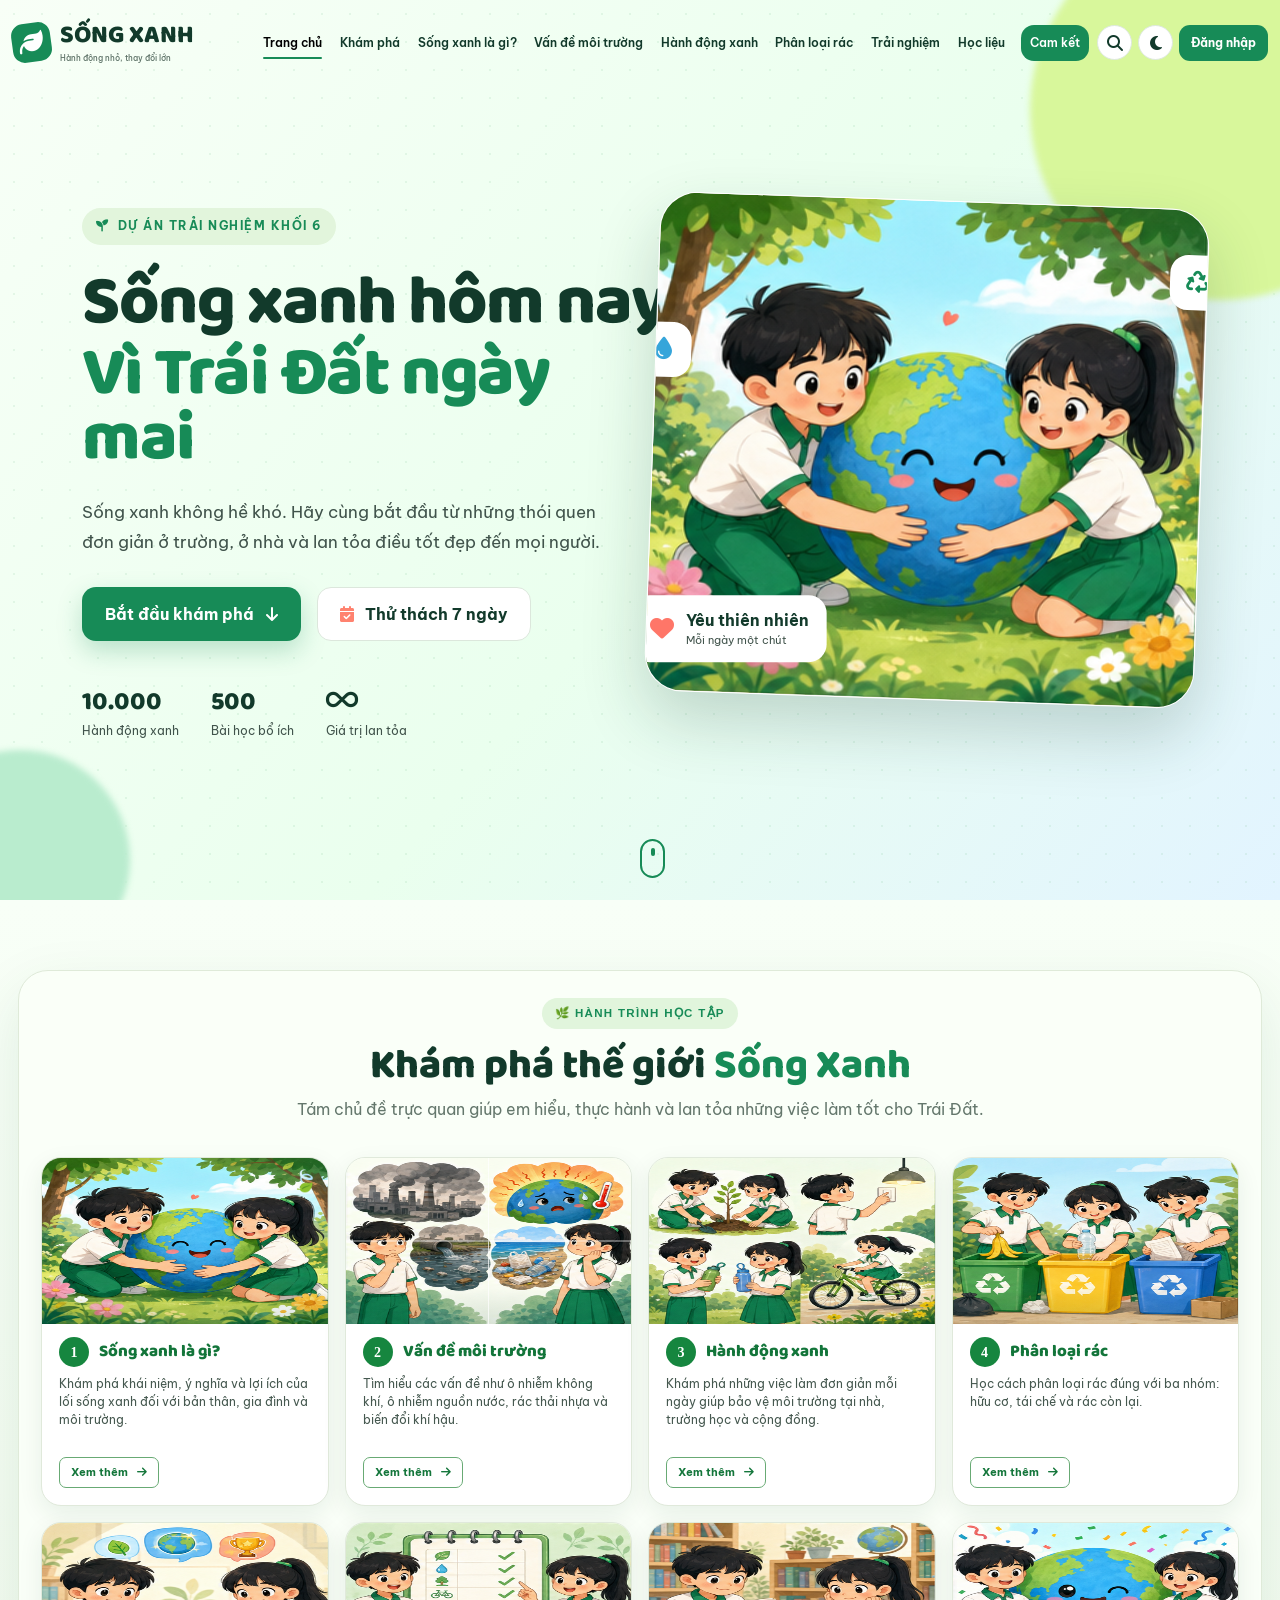
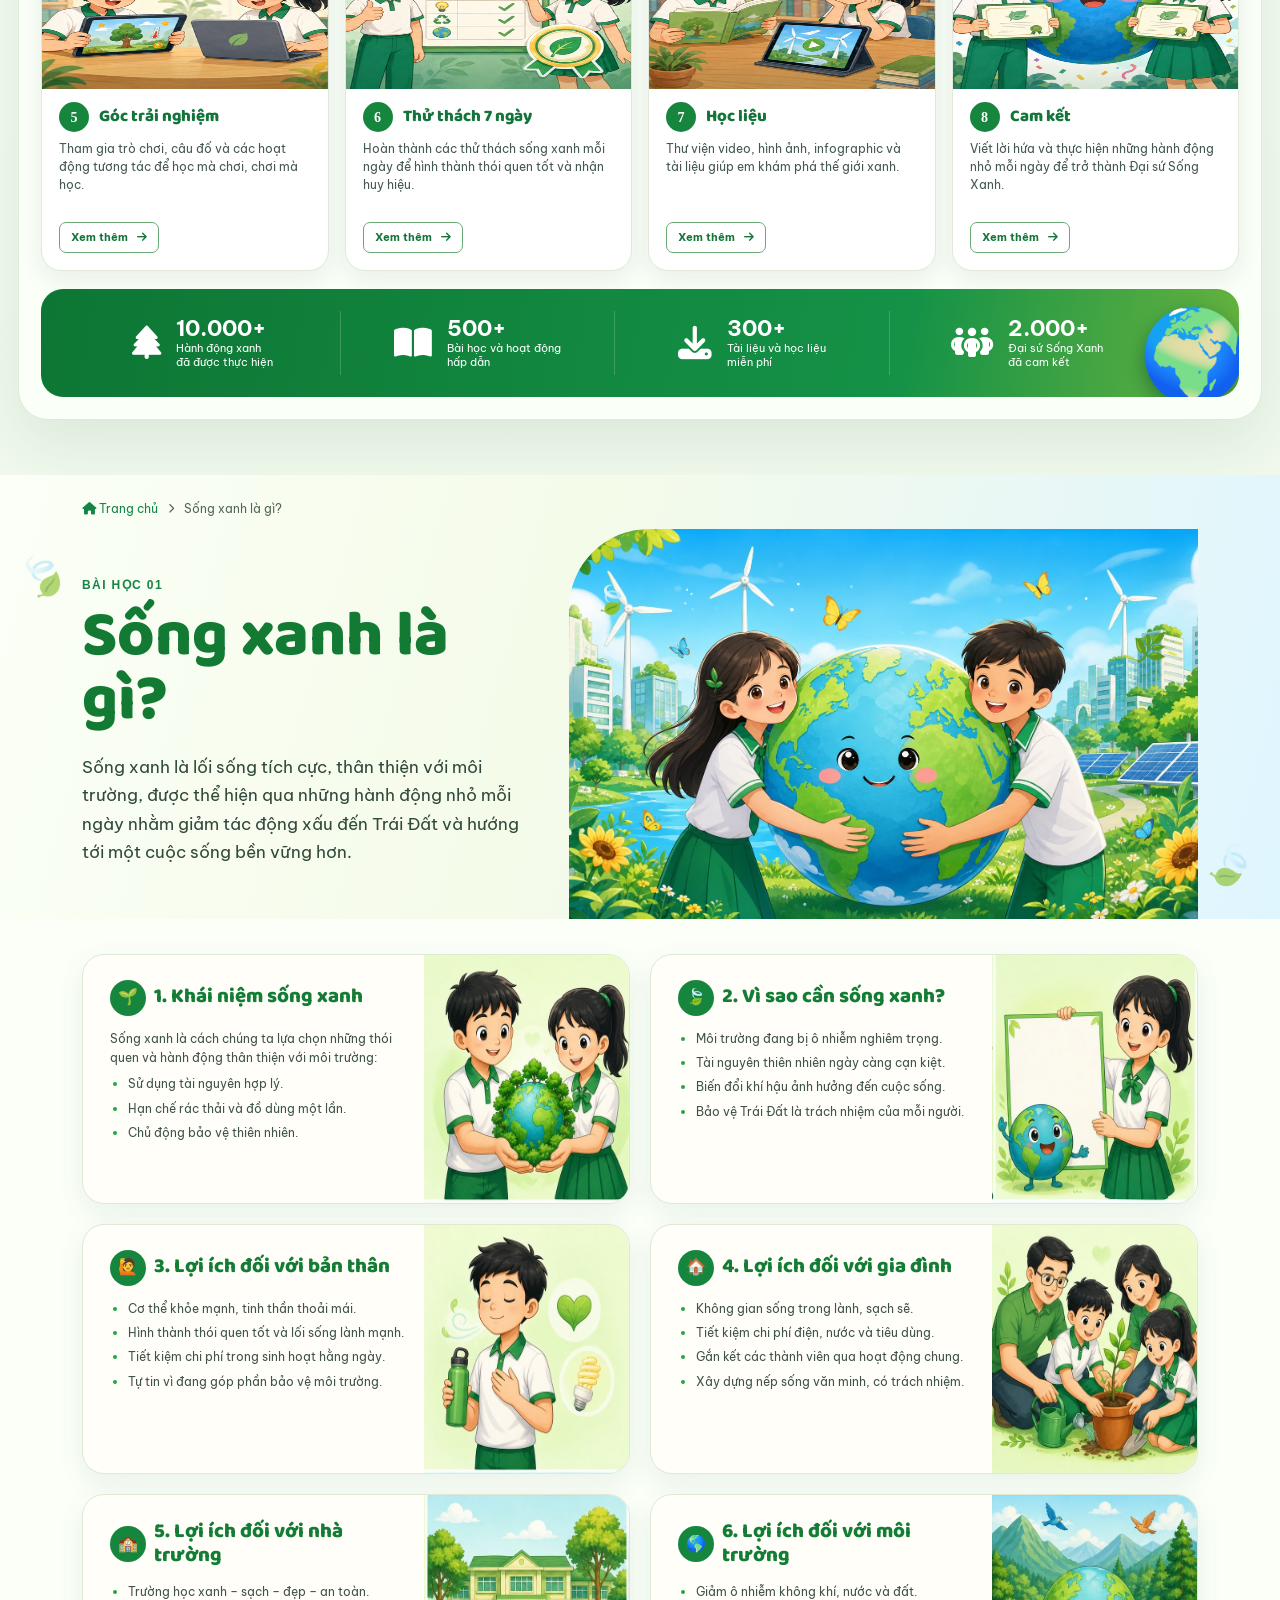
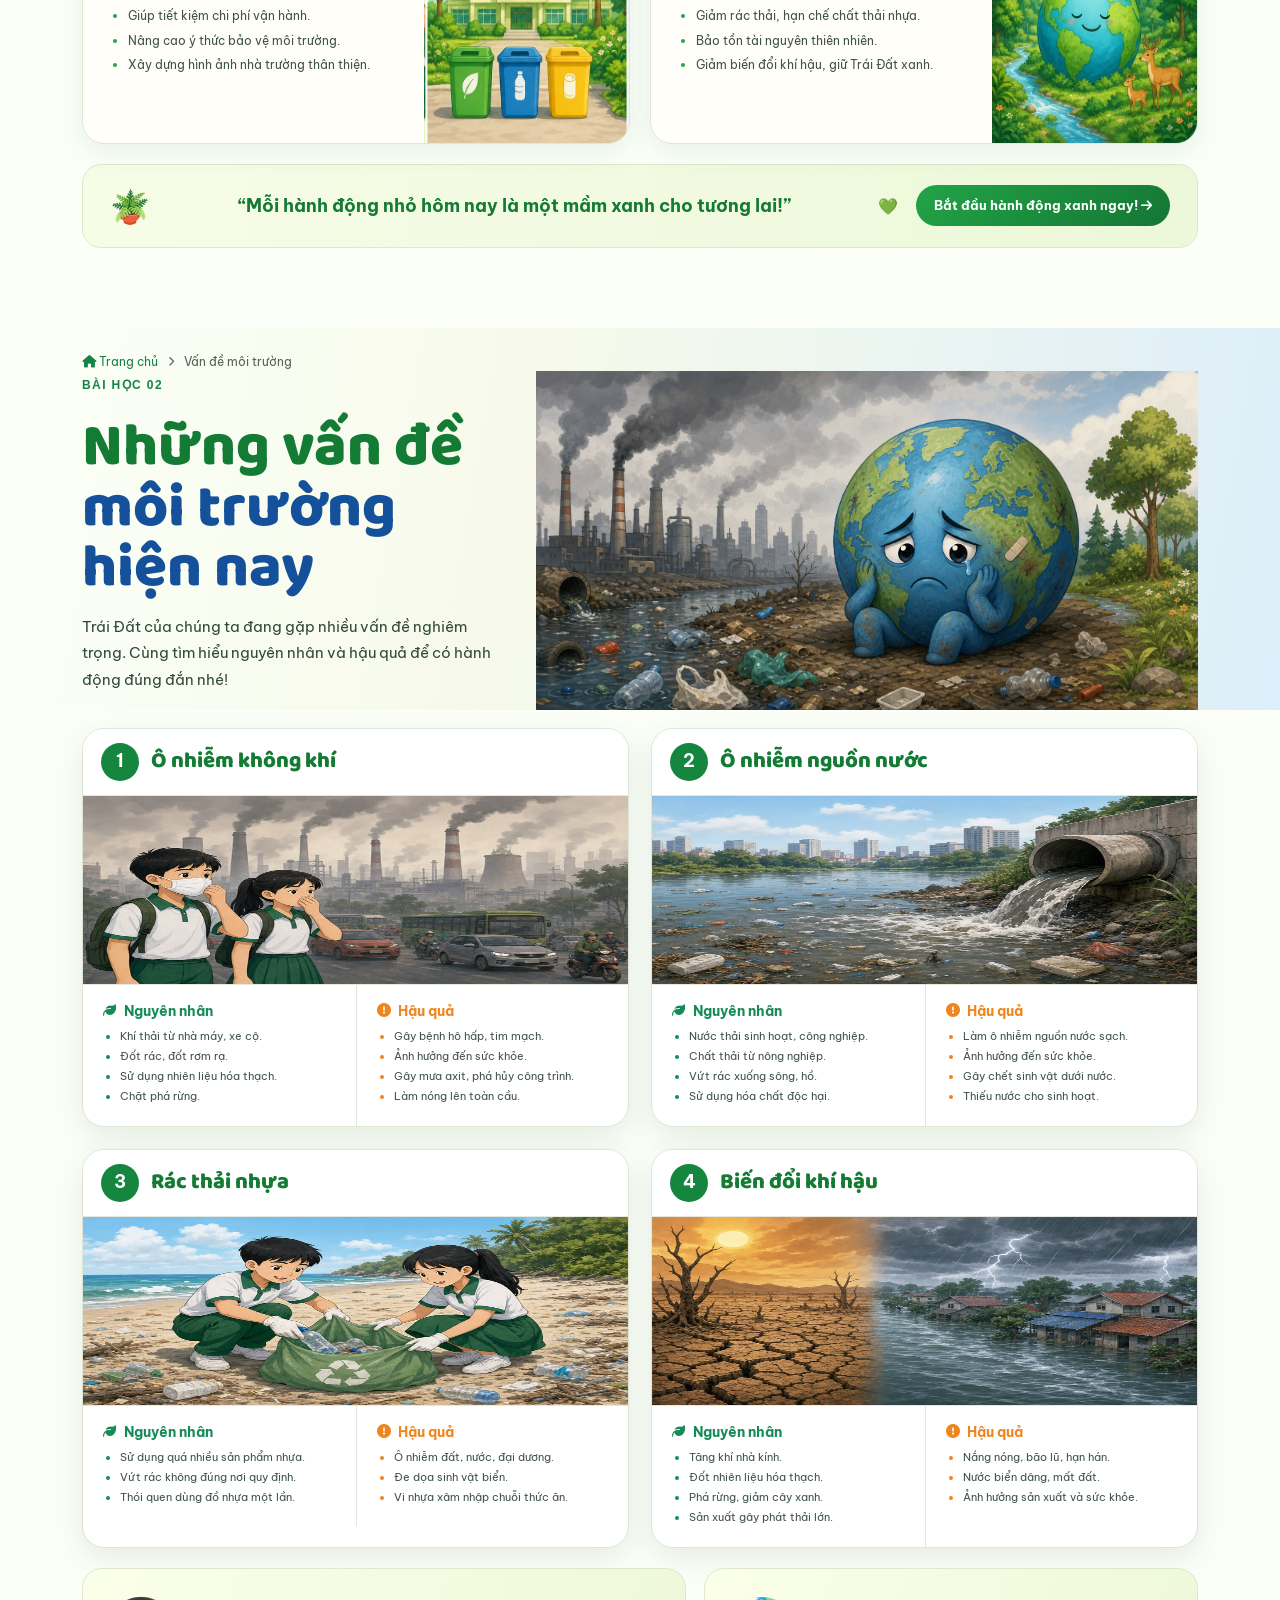
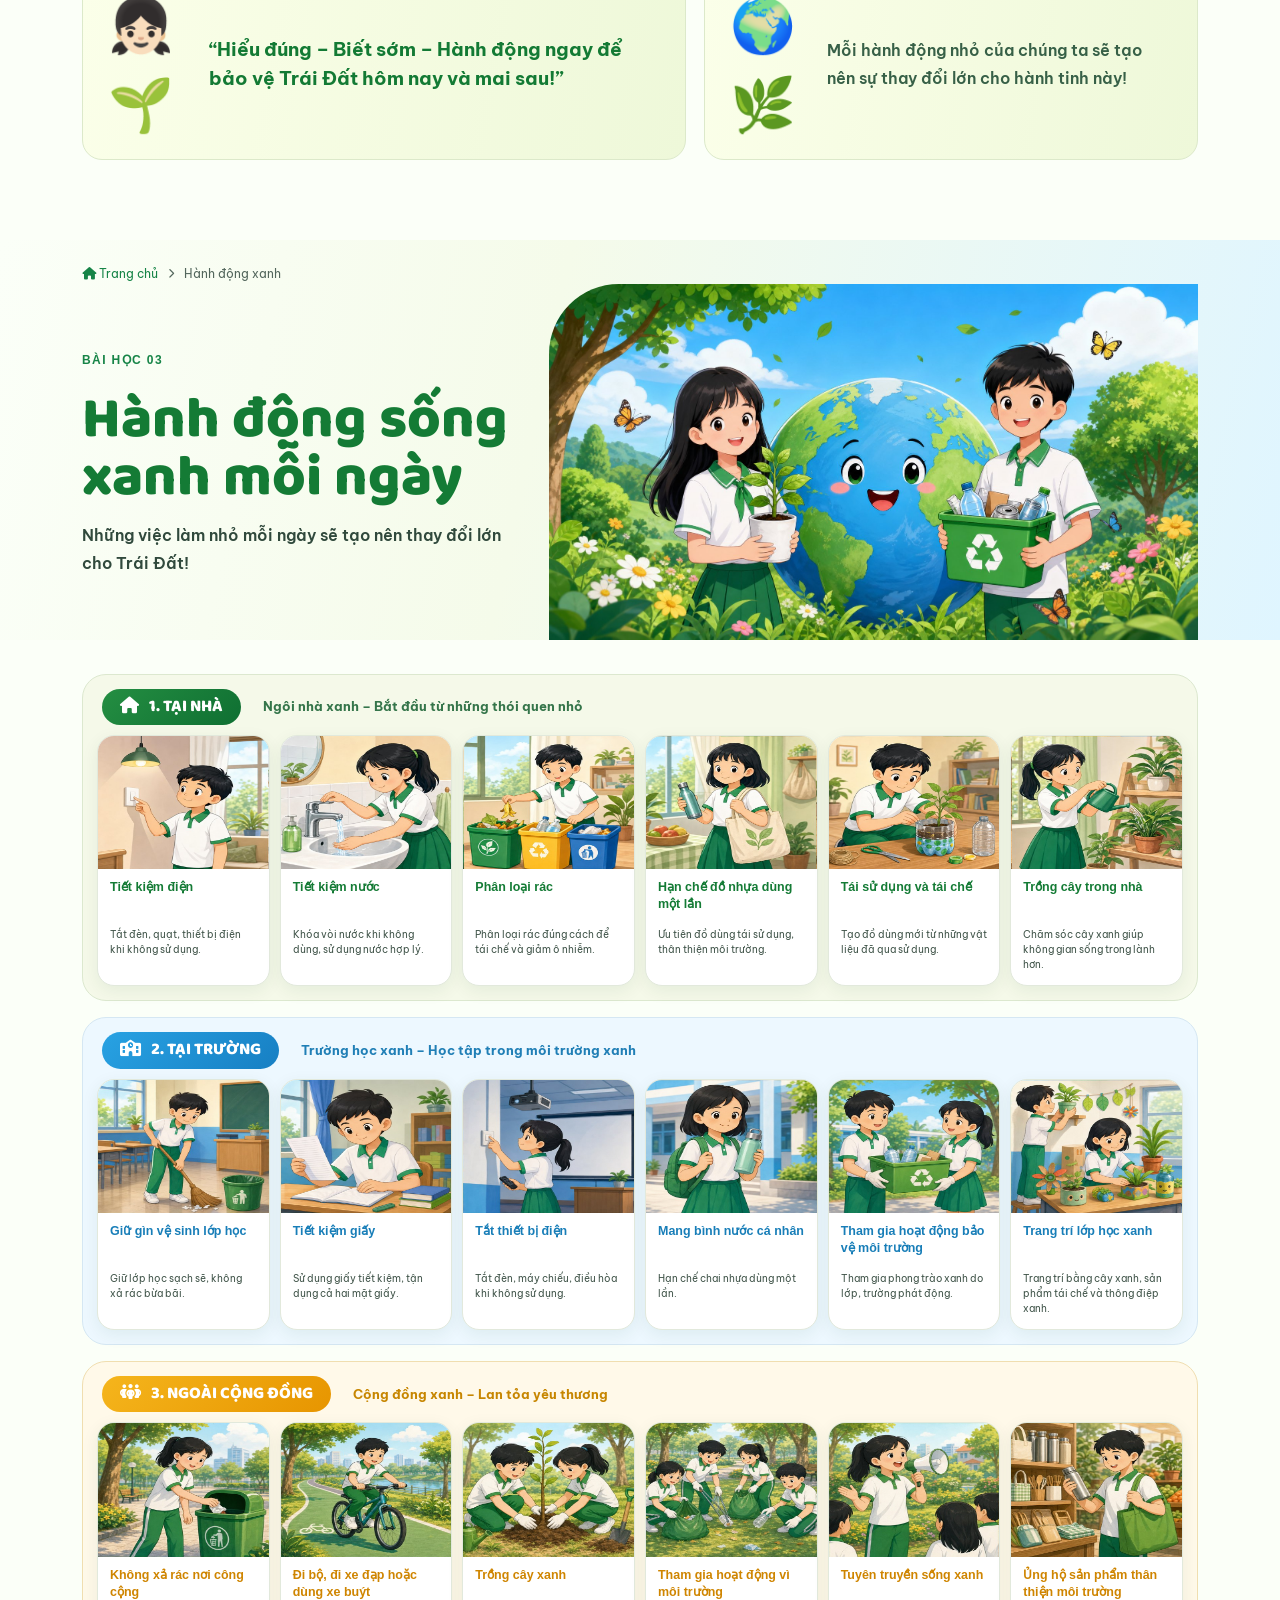
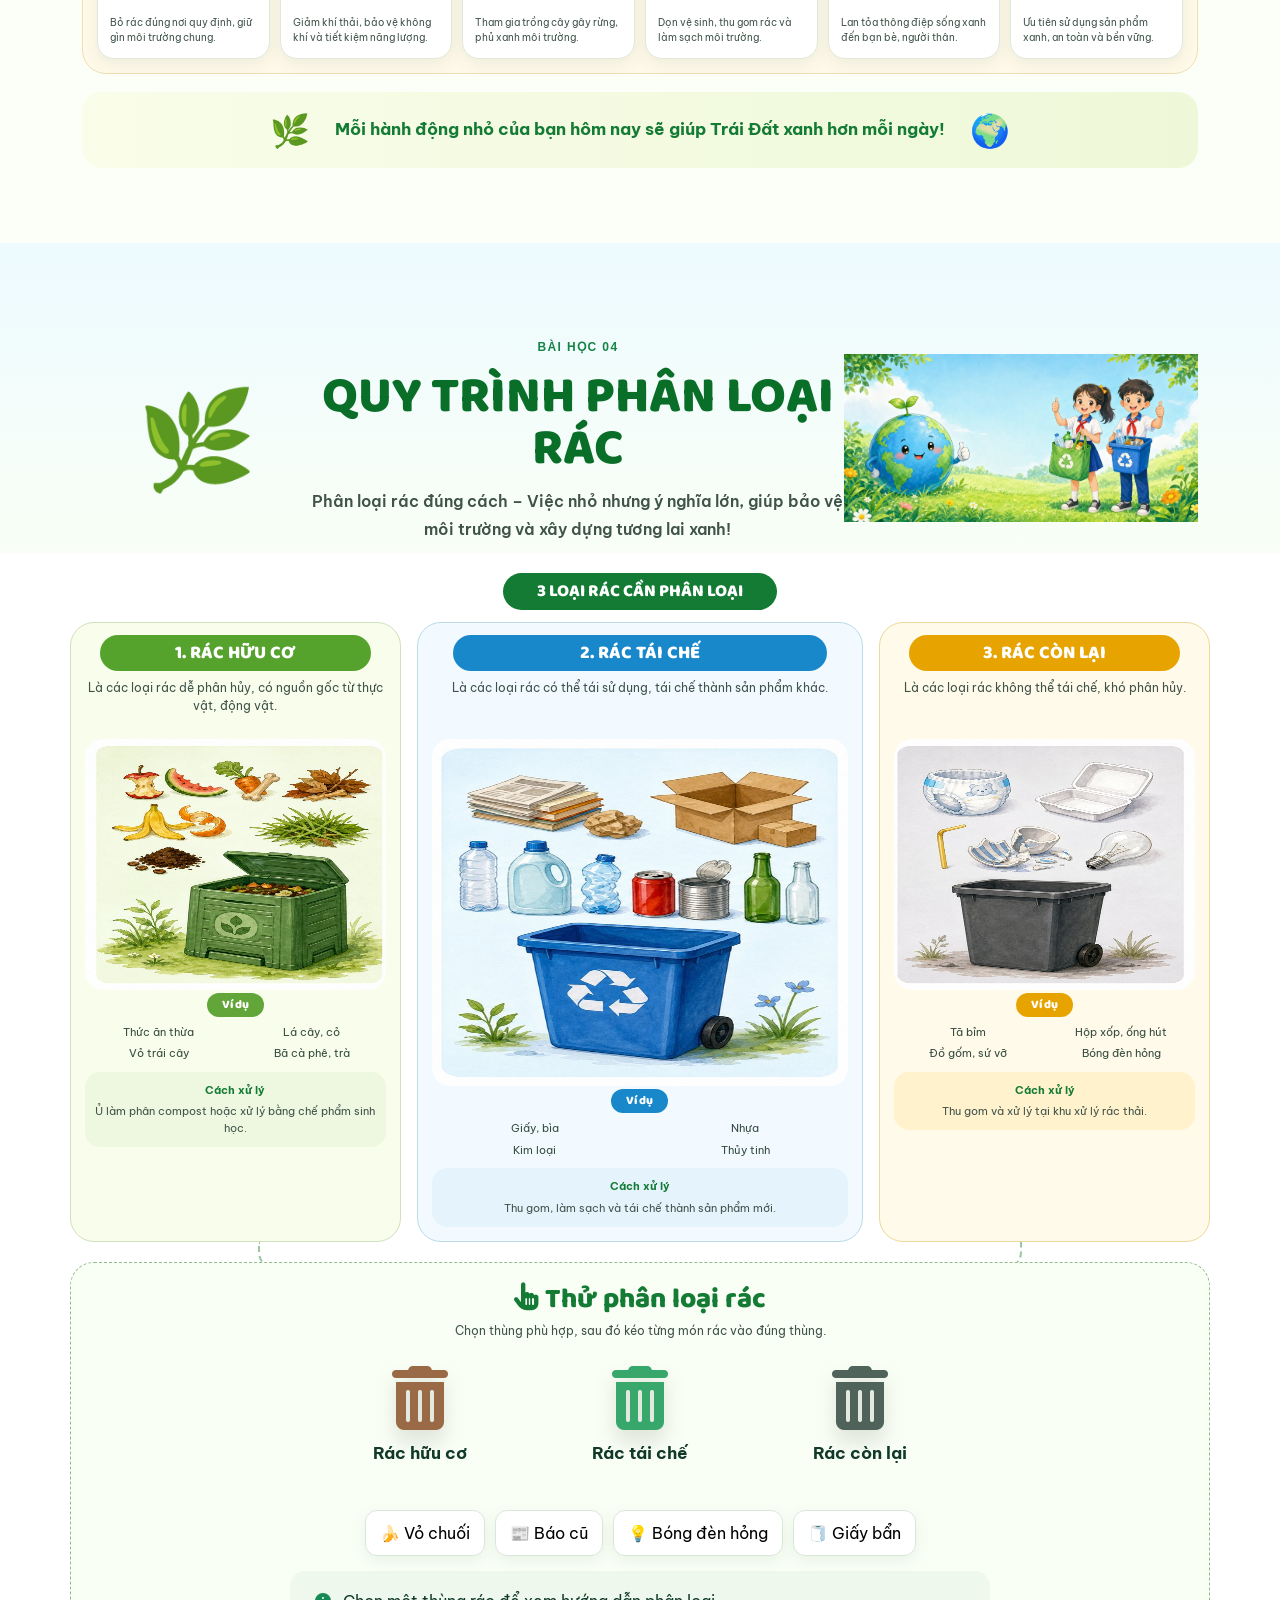
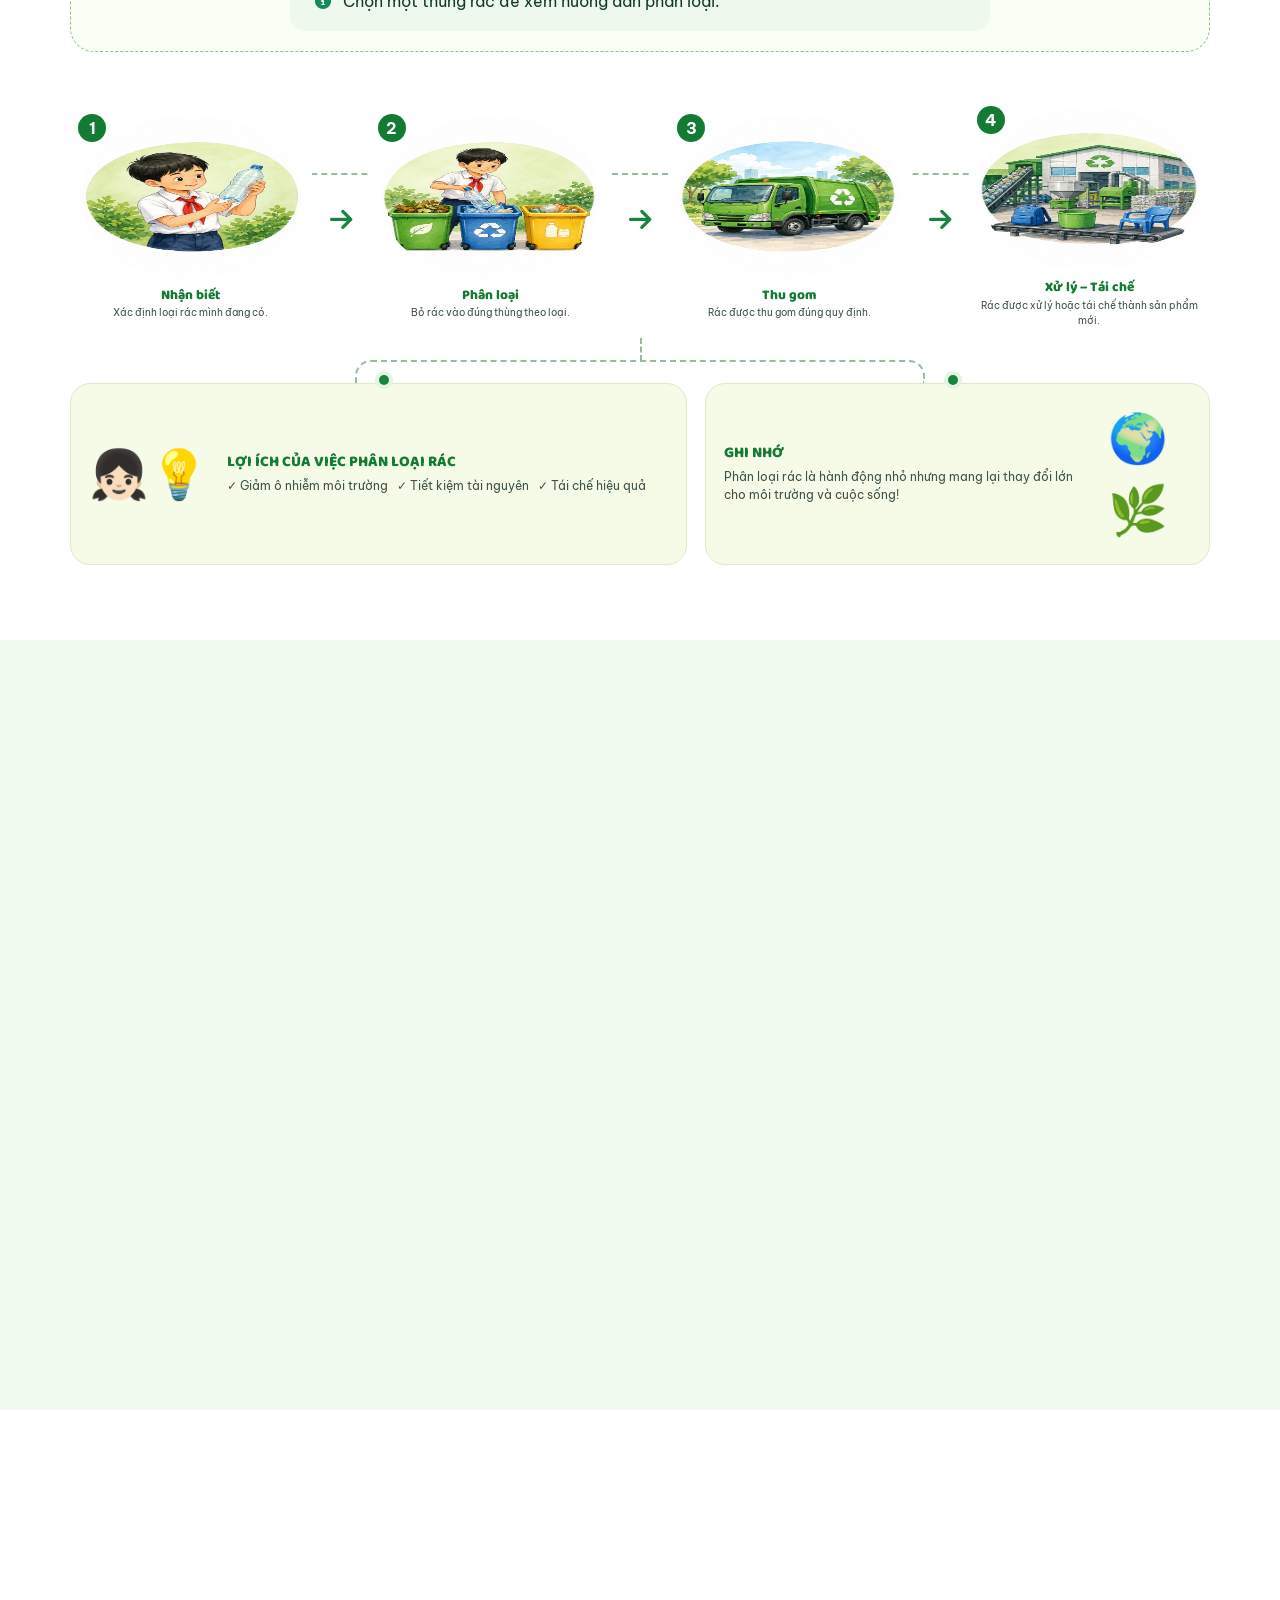
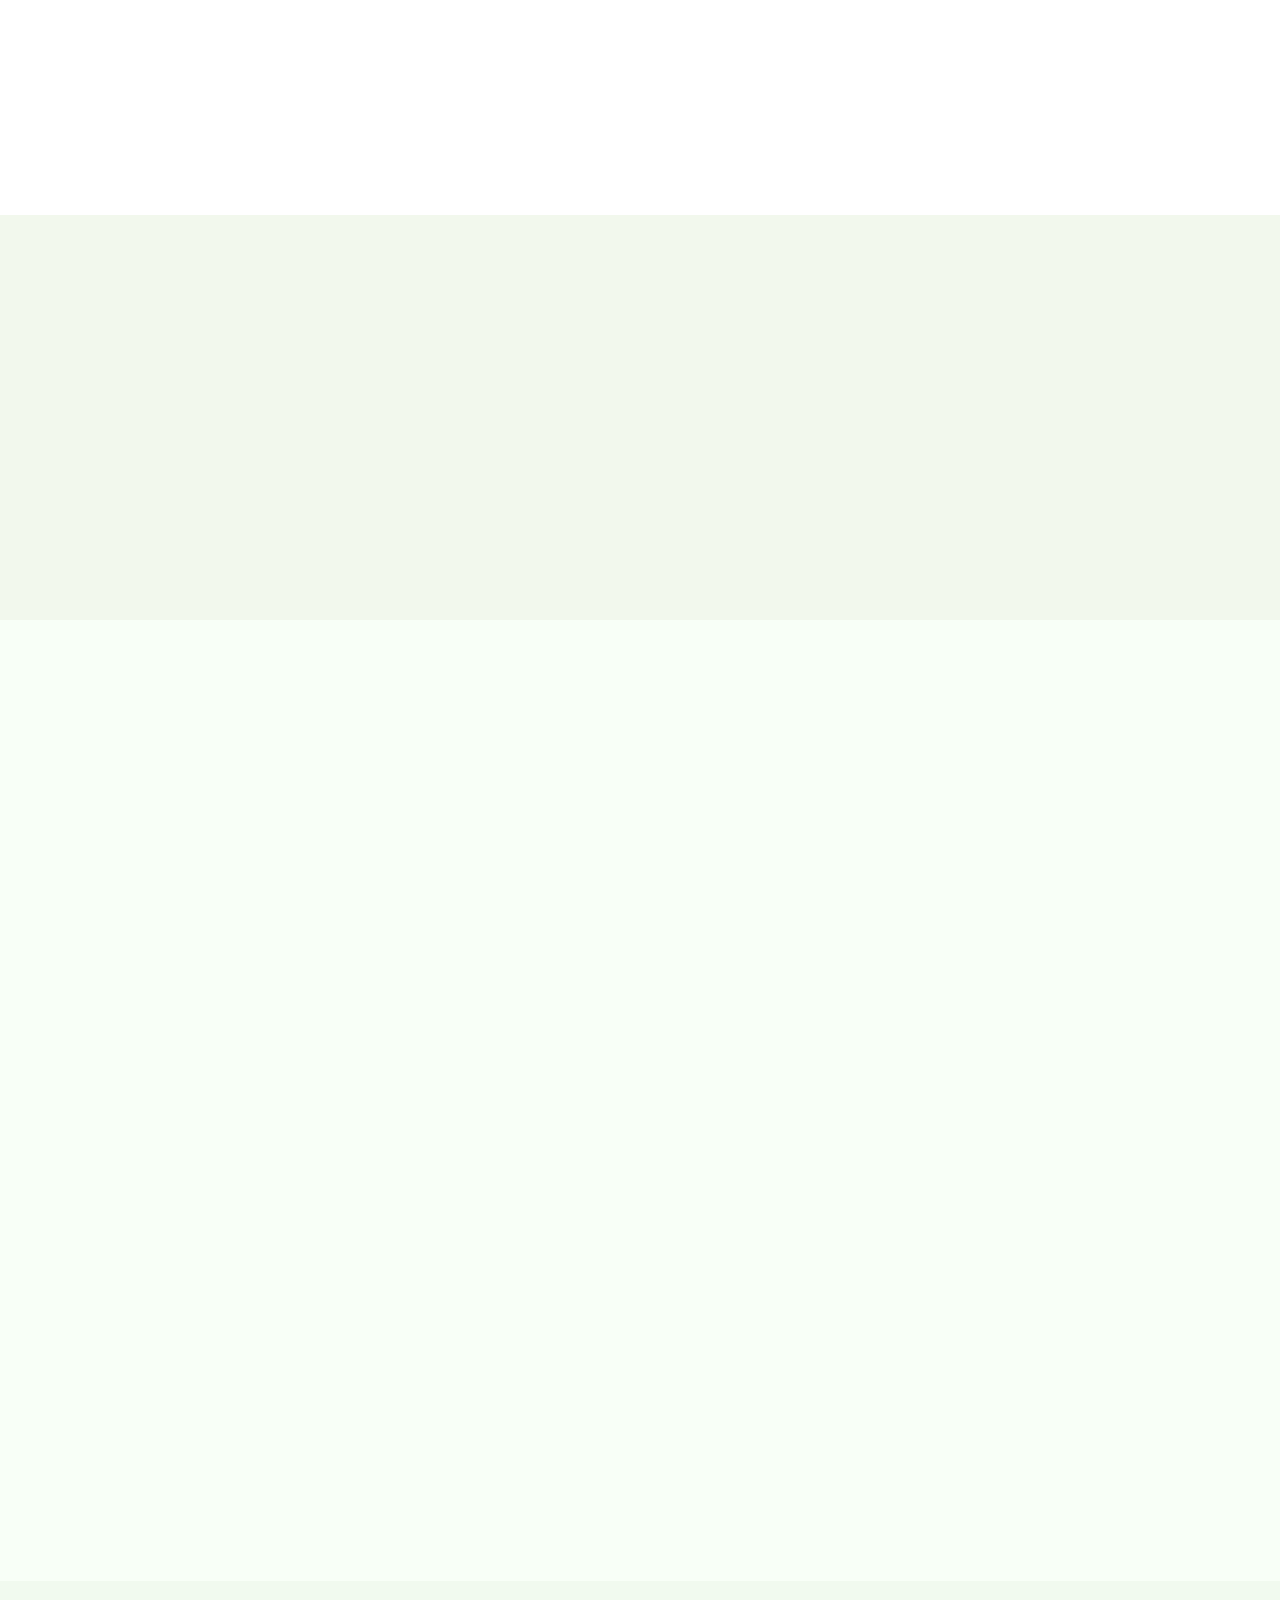
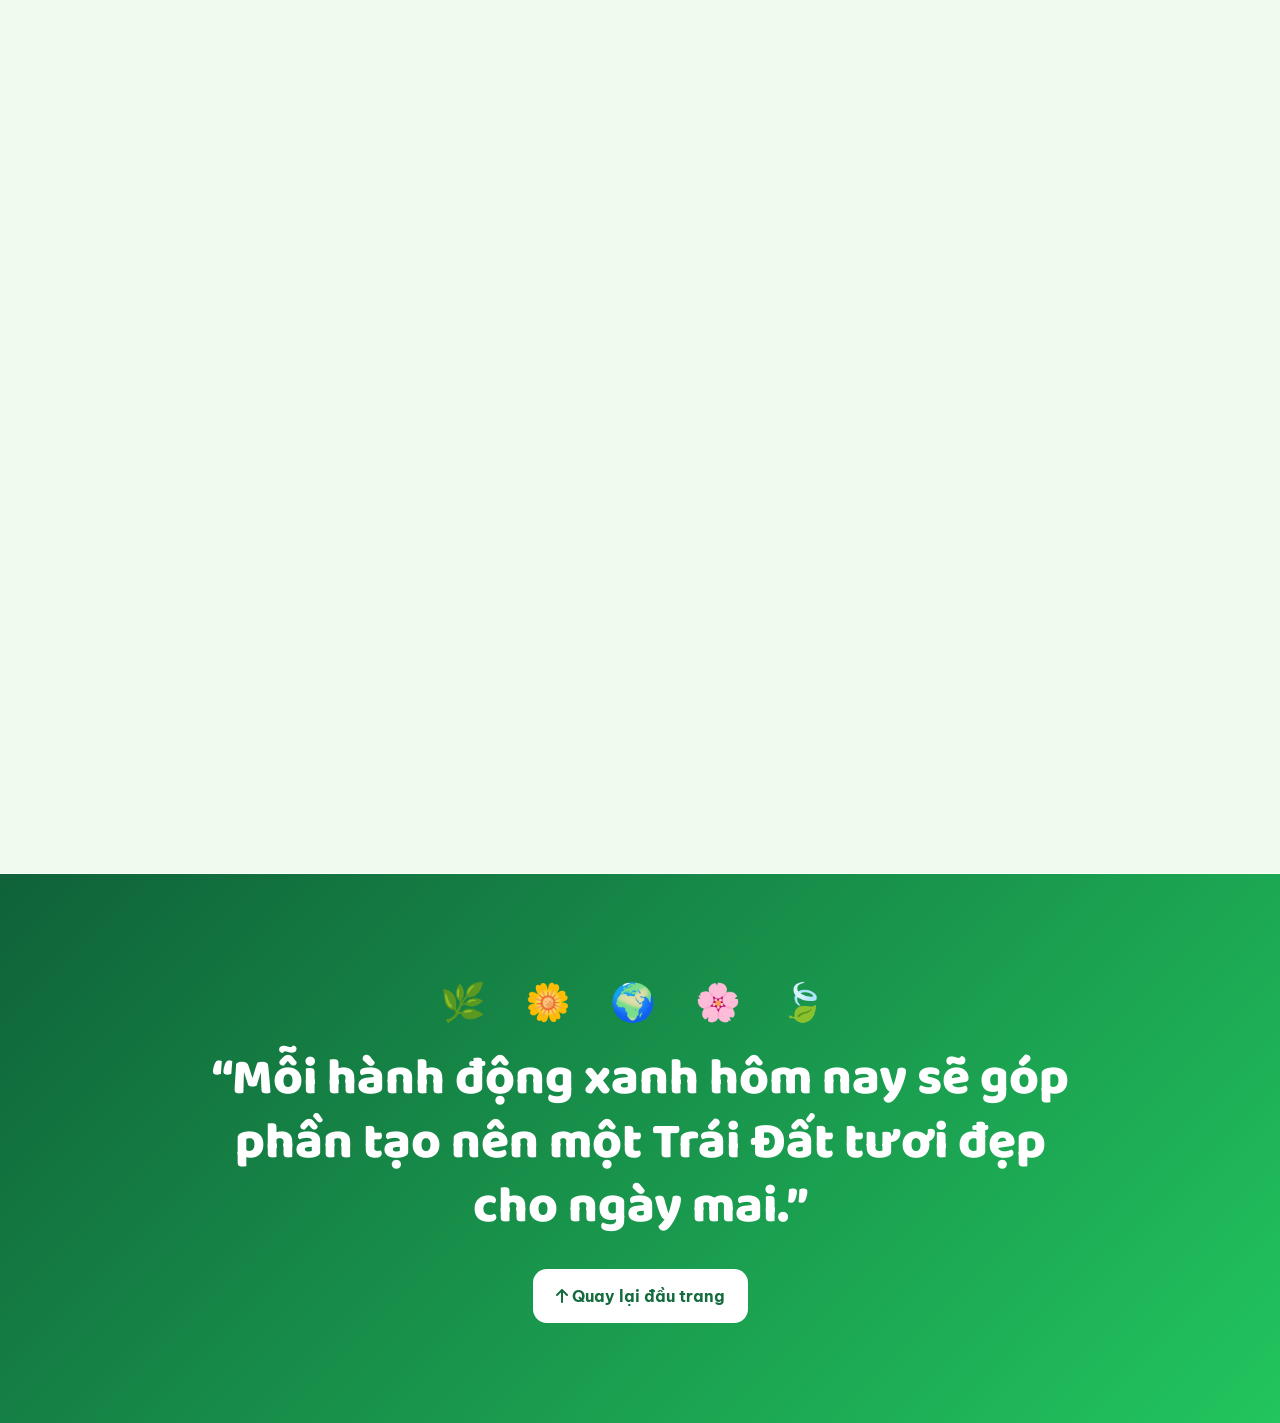
==== commit 4a7fa382: "ver 6" ====
--- a/index.html
+++ b/index.html
@@ -43,6 +43,7 @@
       <div class="collapse navbar-collapse" id="navbarMenu">
         <ul class="navbar-nav ms-auto align-items-lg-center gap-lg-2">
           <li class="nav-item"><a class="nav-link" href="#trang-chu">Trang chủ</a></li>
+          <li class="nav-item"><a class="nav-link" href="#kham-pha">Khám phá</a></li>
           <li class="nav-item"><a class="nav-link" href="#gioi-thieu">Sống xanh là gì?</a></li>
           <li class="nav-item"><a class="nav-link" href="#van-de">Vấn đề môi trường</a></li>
           <li class="nav-item"><a class="nav-link" href="#hanh-dong">Hành động xanh</a></li>
--- a/style.css
+++ b/style.css
@@ -97,3 +97,4 @@
 @media(max-width:991px){.sorting-types:after{display:none}.sorting-flow{margin-top:28px}.sorting-flow:before,.sorting-flow:after,.sorting-bottom:before{display:none}.sorting-flow>article{border:1px dashed #94bd9b}.sorting-bottom{margin-top:22px}.sorting-bottom>div:first-child:before,.sorting-bottom>div:last-child:before{display:none}}
 .resource-open{display:inline-flex;align-items:center;gap:9px;text-decoration:none}.resource-open:hover{color:#fff;transform:translateY(-2px);box-shadow:0 8px 18px rgba(21,128,61,.24)}.resource-open i{font-size:.7rem}
 .resource-desc{min-height:72px;margin:8px 0 20px;color:#60736a;font-size:.88rem;line-height:1.6}body.dark-mode .resource-desc{color:#c8dace}
+.navbar .nav-link{position:relative}.navbar .nav-link:not(.nav-cta):after{content:"";position:absolute;left:.55rem;right:.55rem;bottom:2px;height:2px;border-radius:2px;background:var(--green);transform:scaleX(0);transform-origin:center;transition:transform .25s ease}.navbar .nav-link:not(.nav-cta).active:after{transform:scaleX(1)}.navbar .nav-cta.active{background:#0d6f42!important;box-shadow:0 7px 18px rgba(23,139,87,.28)}
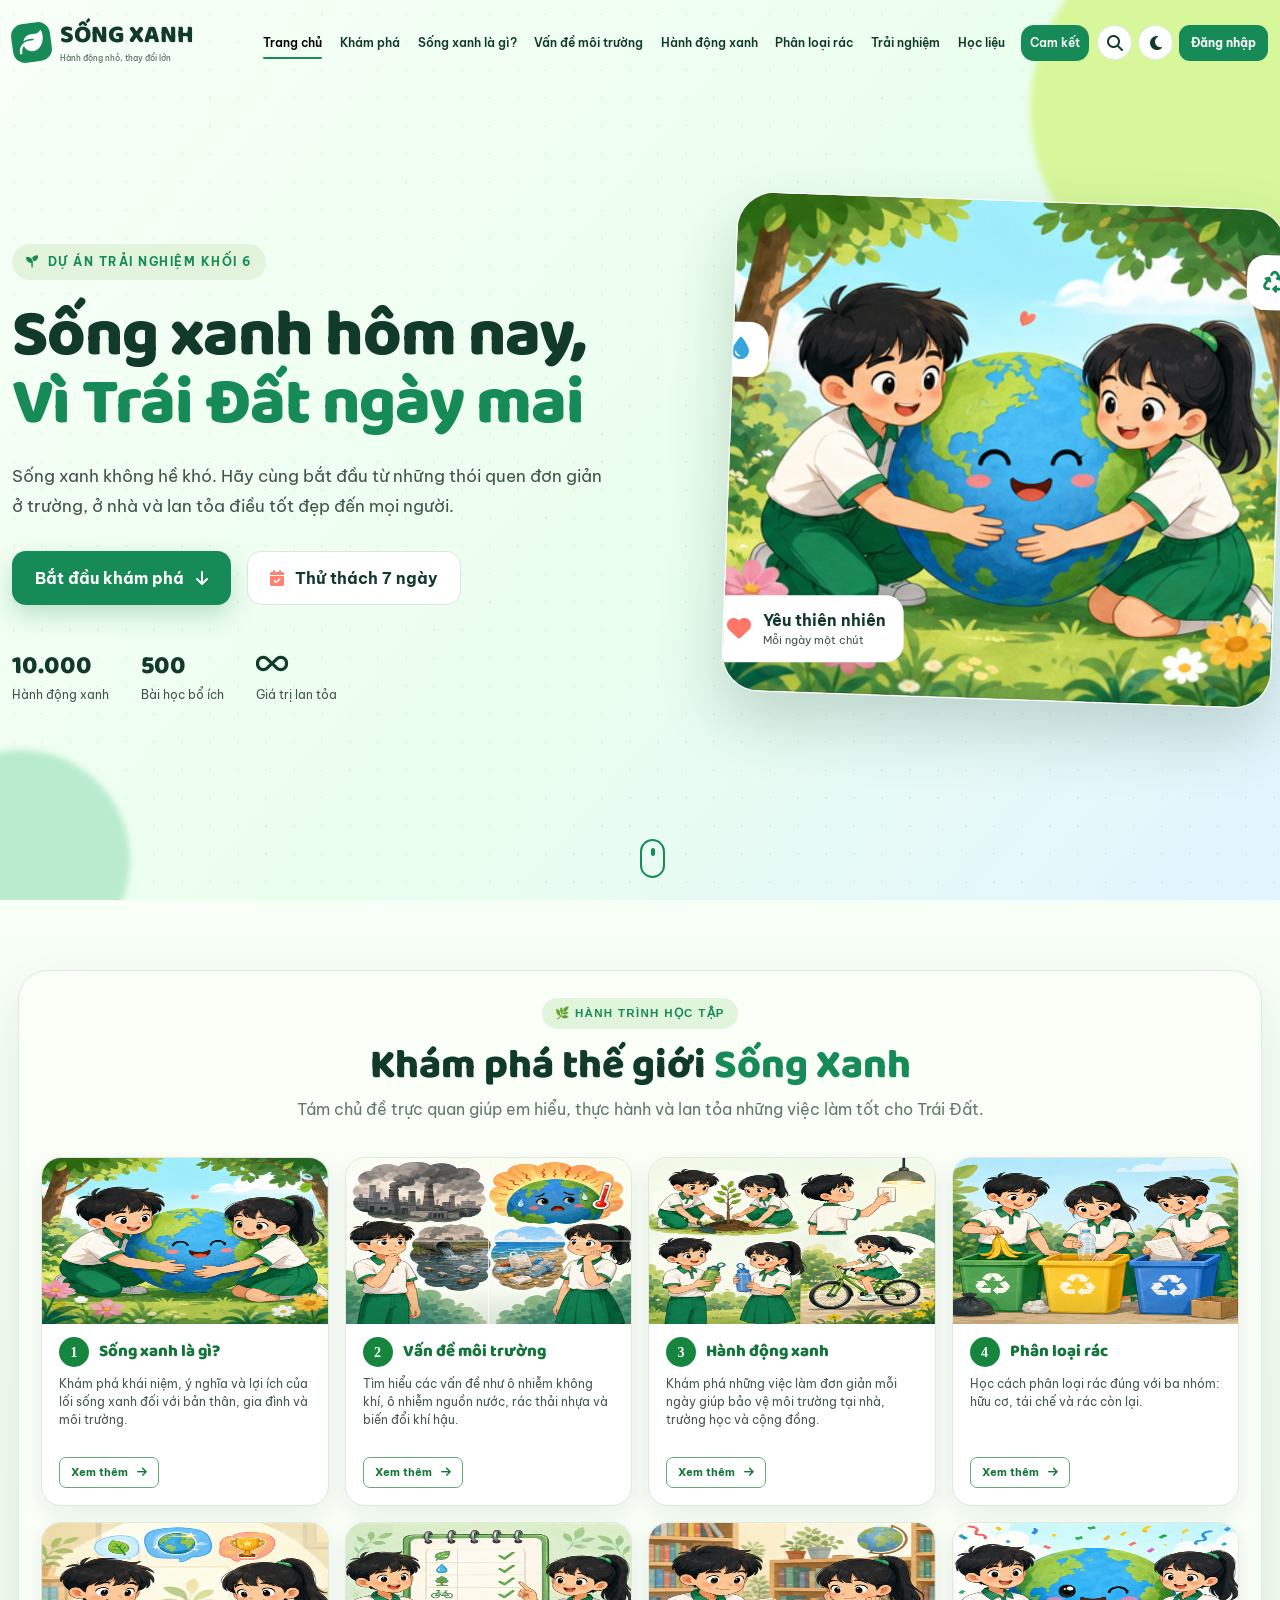
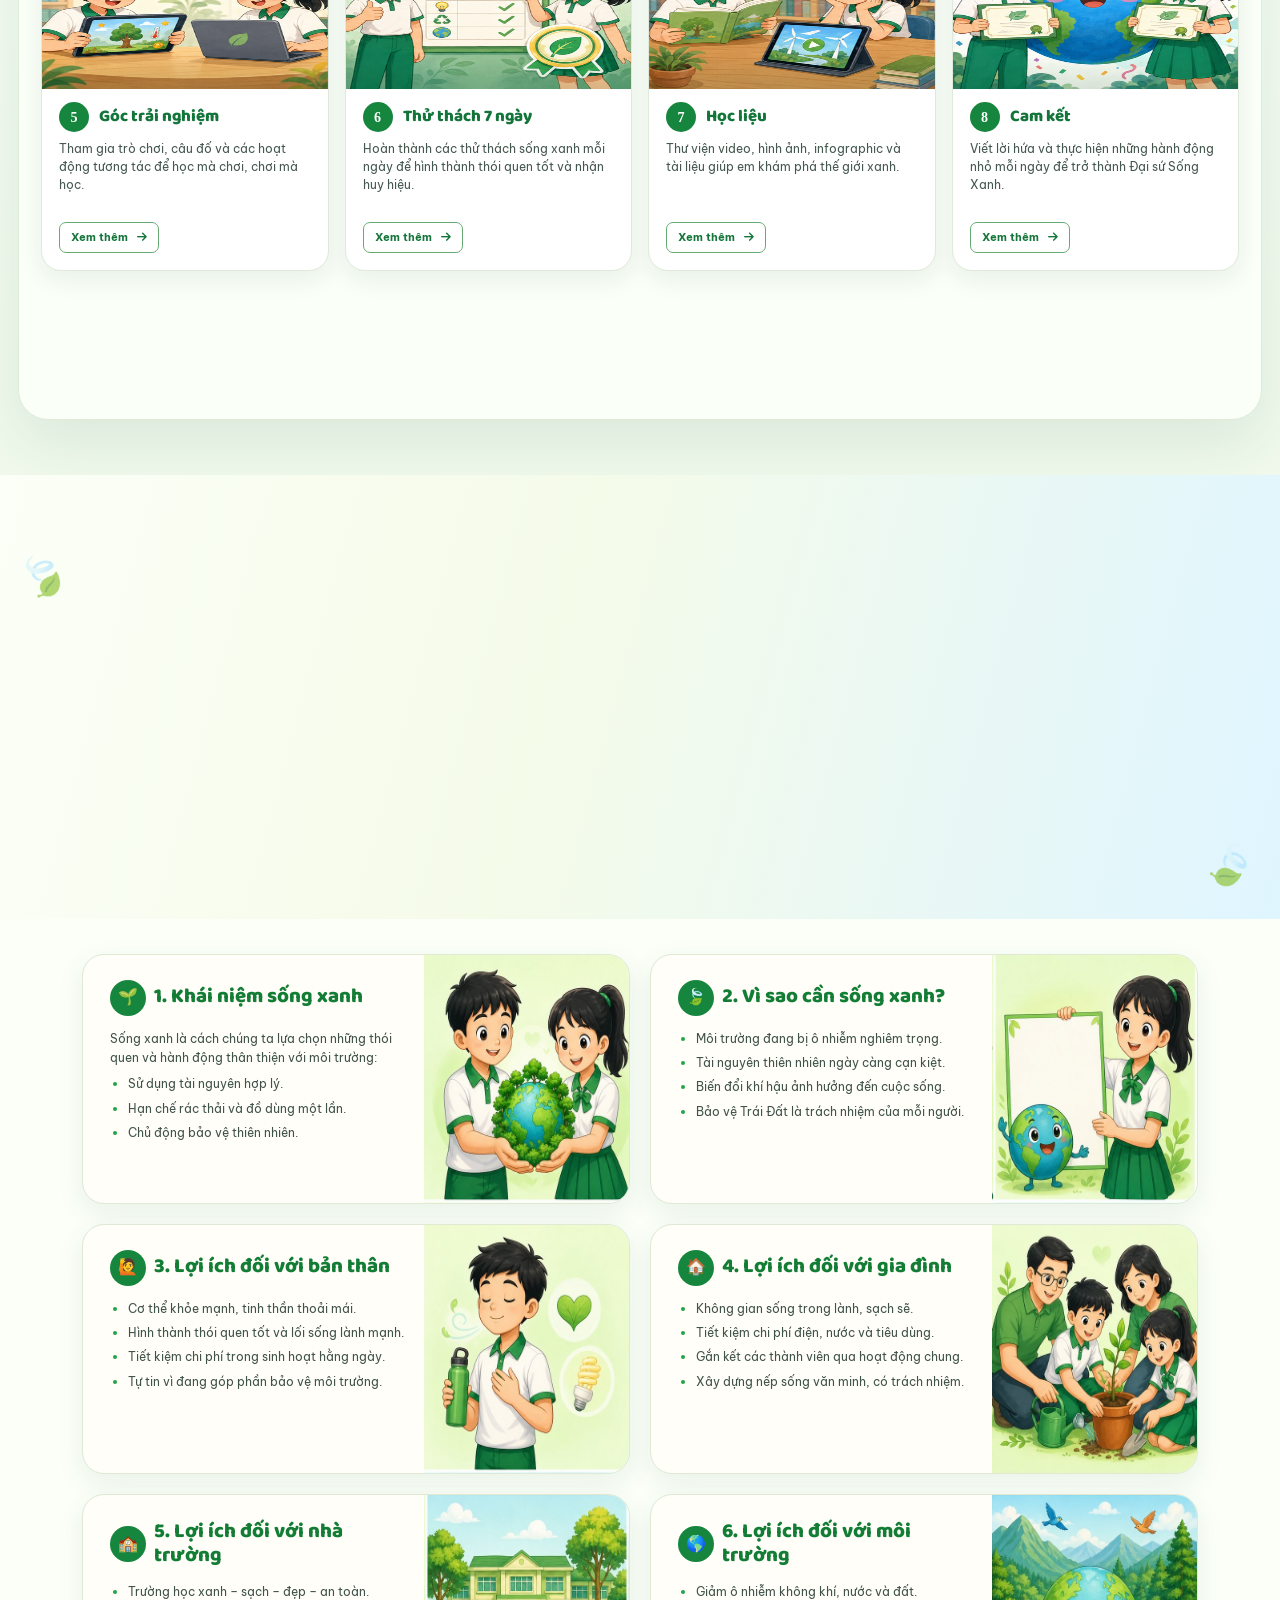
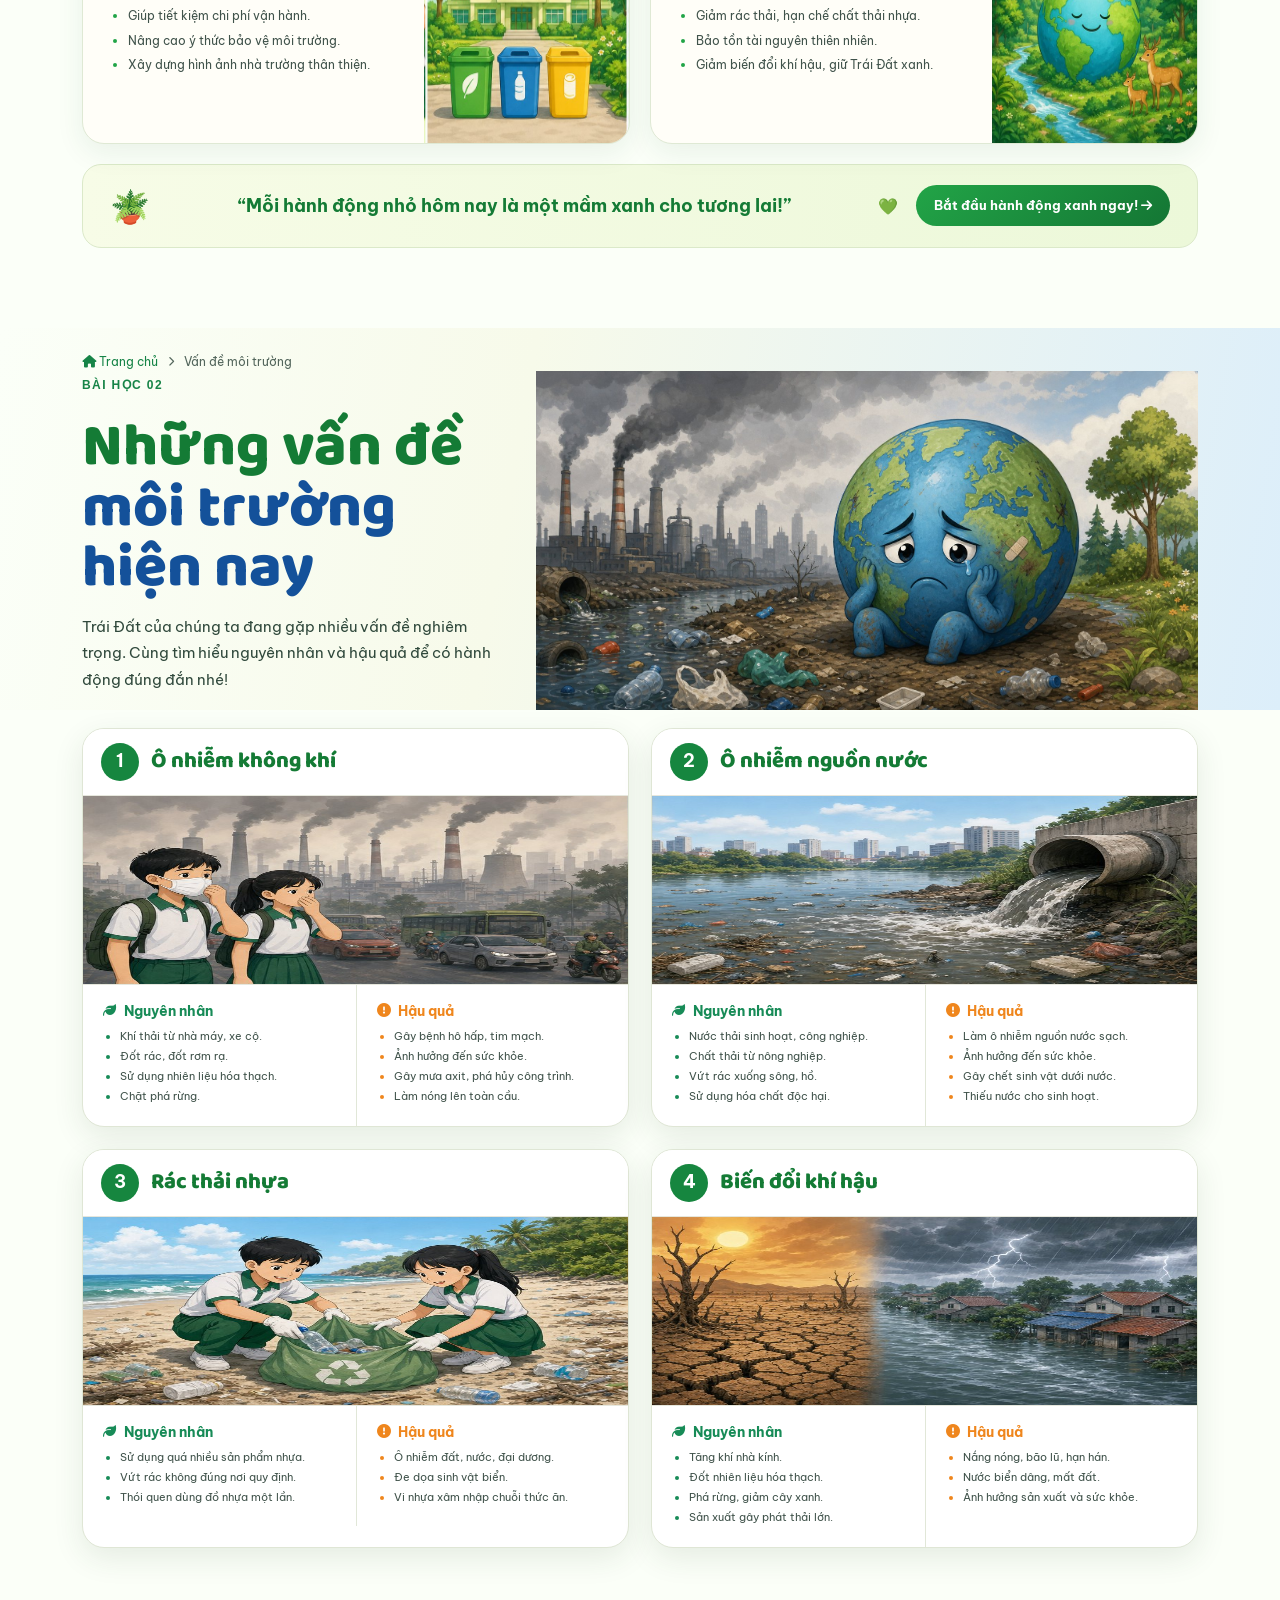
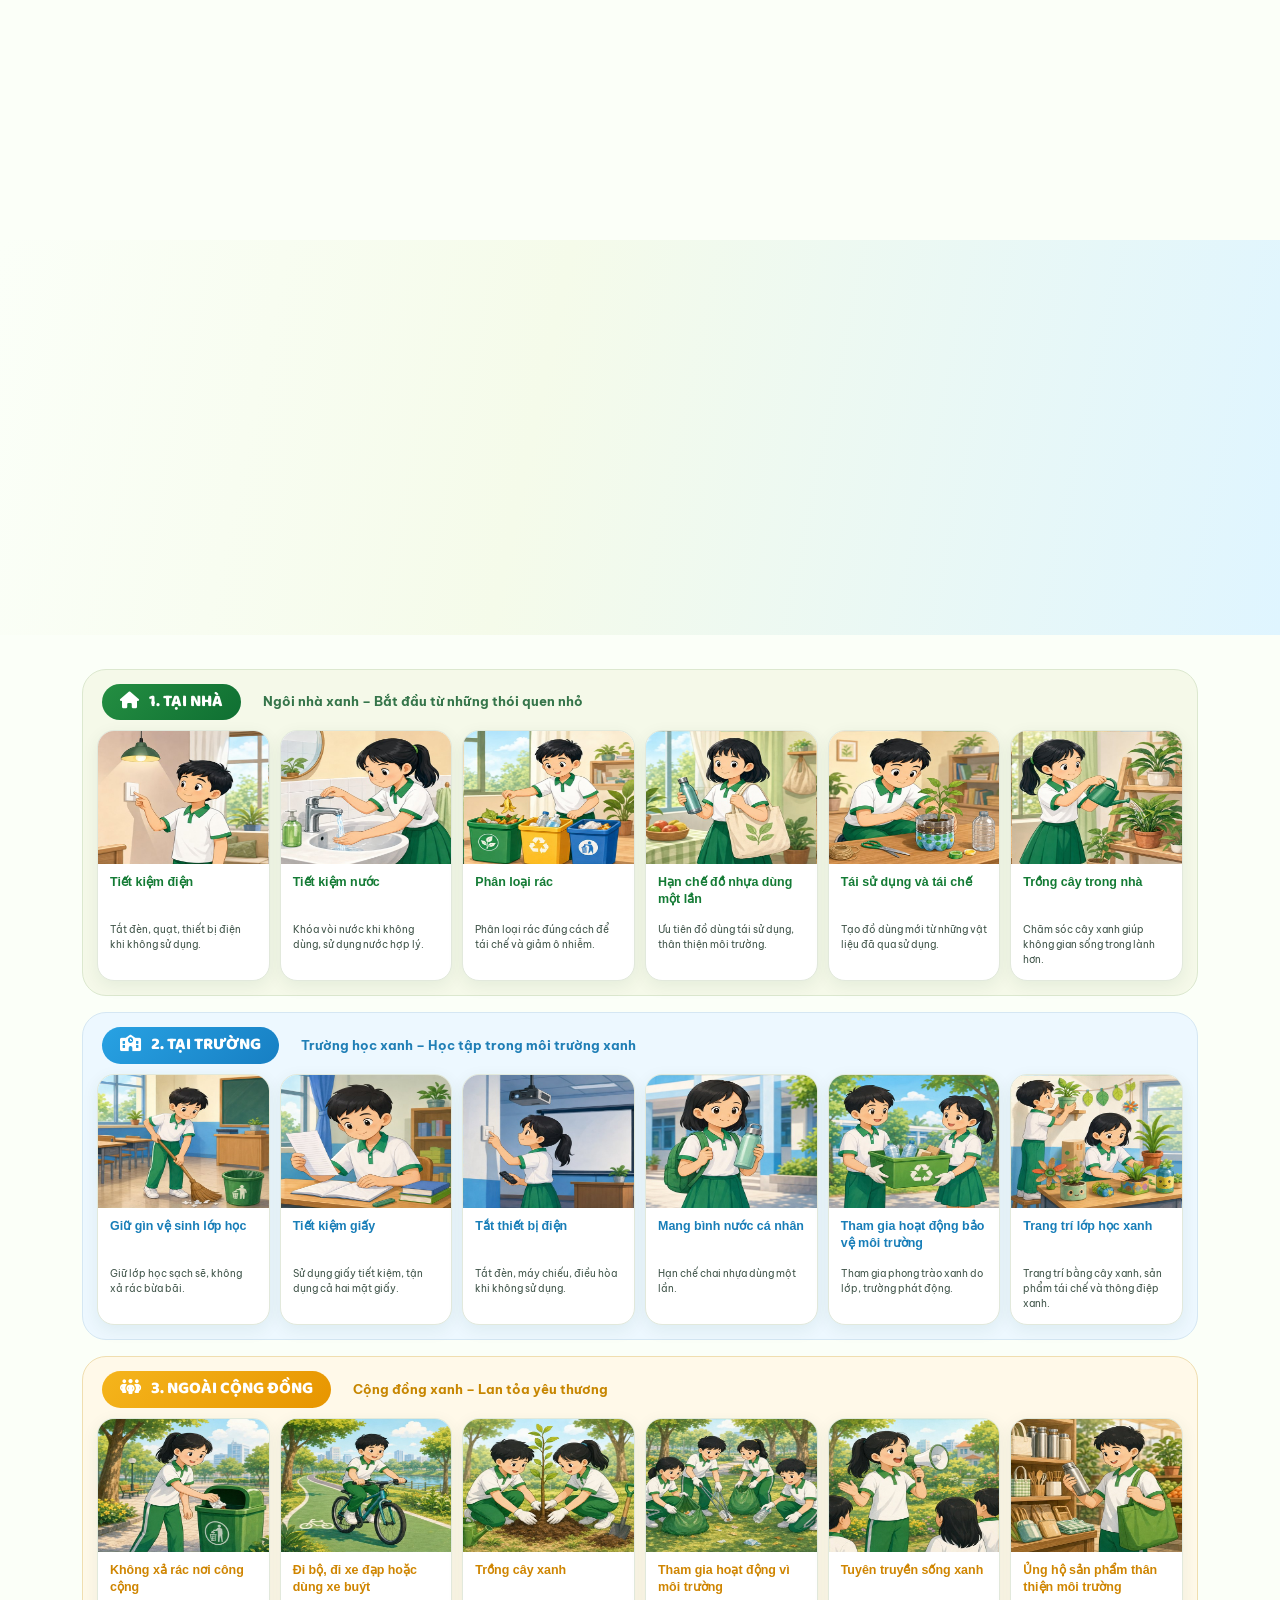
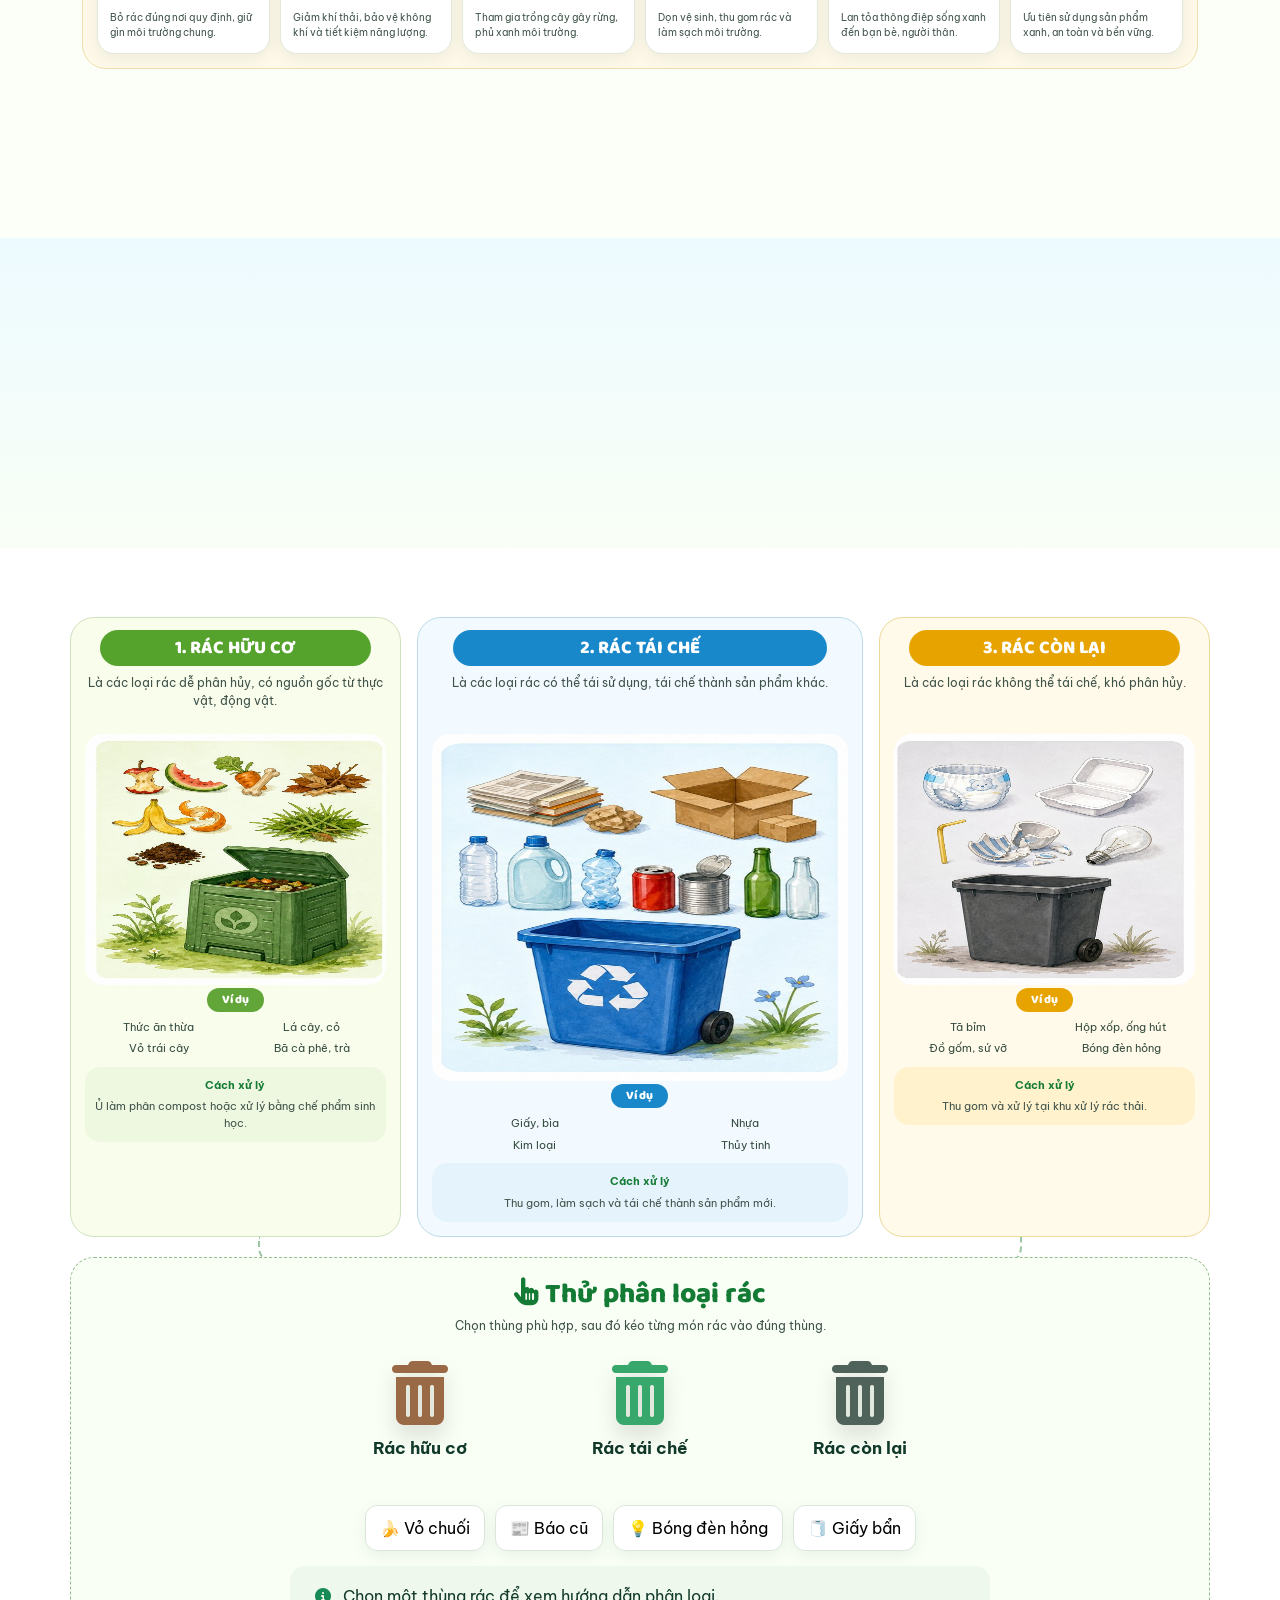
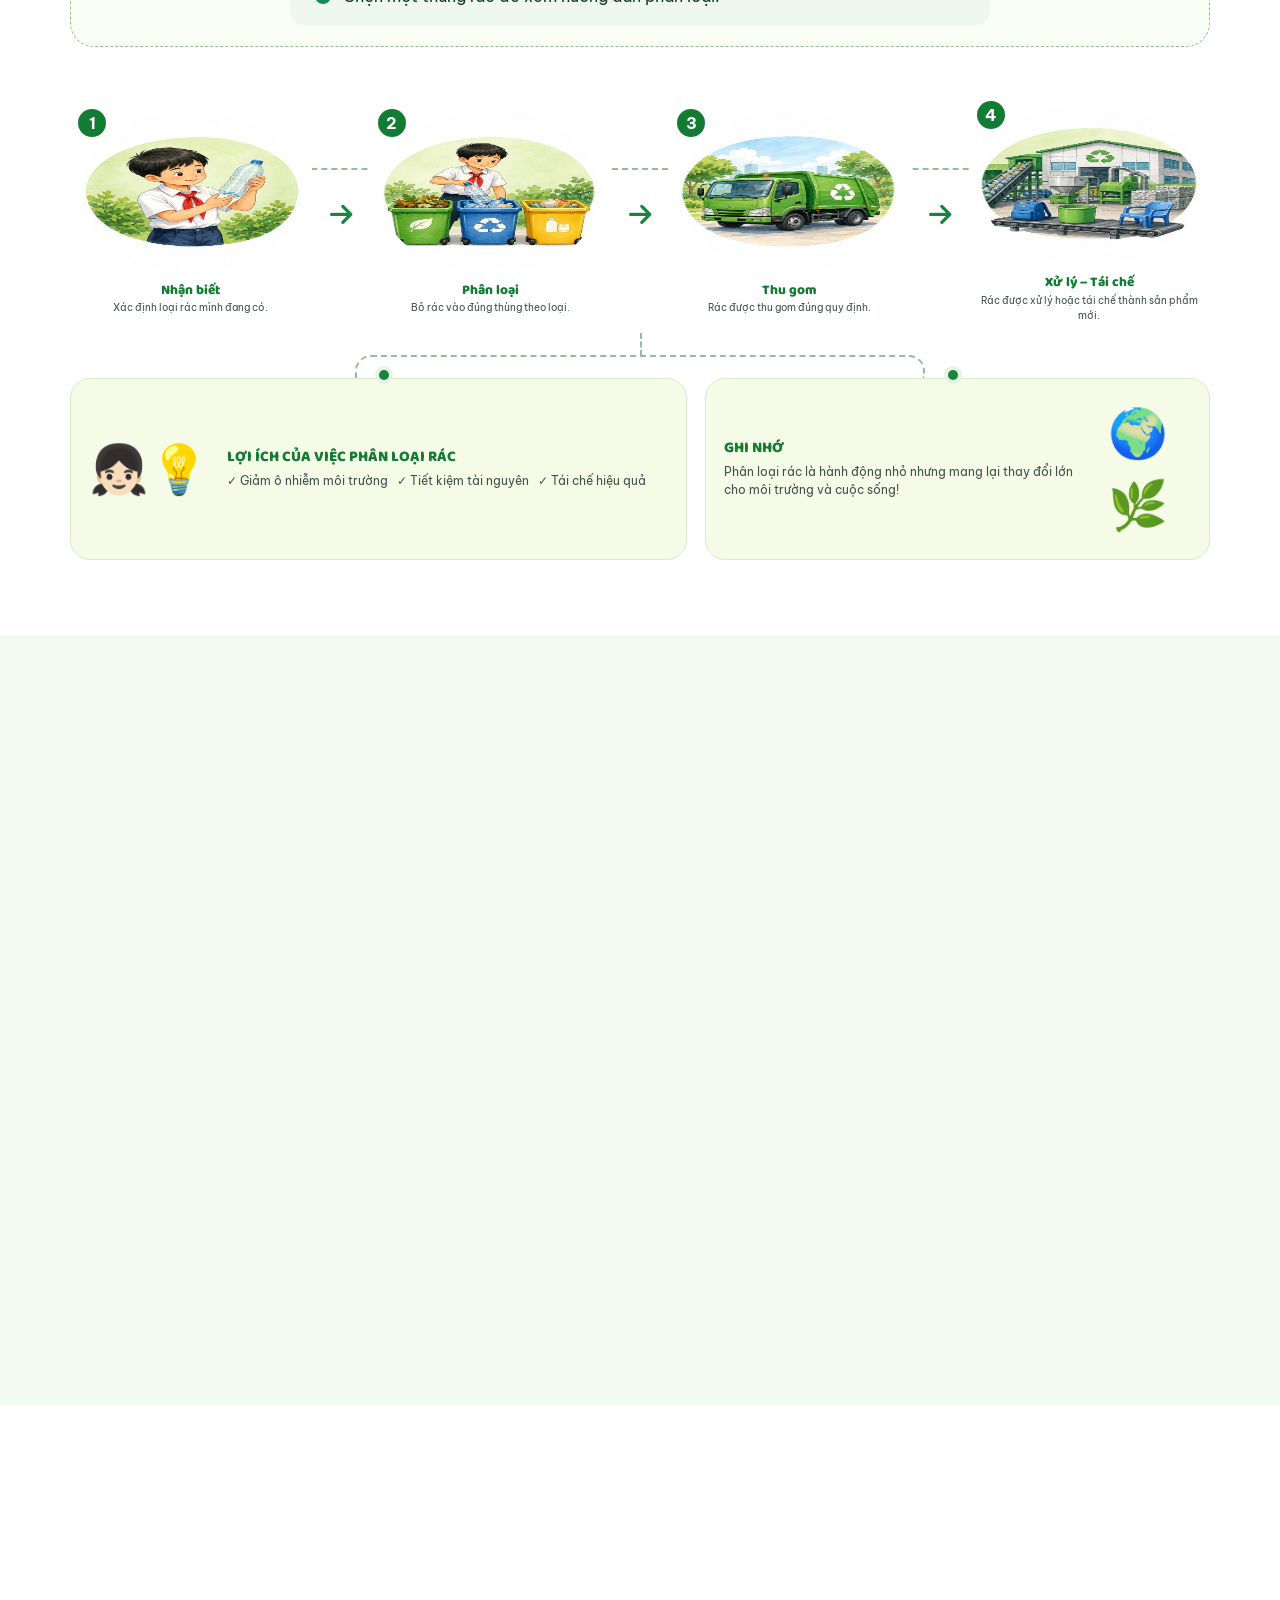
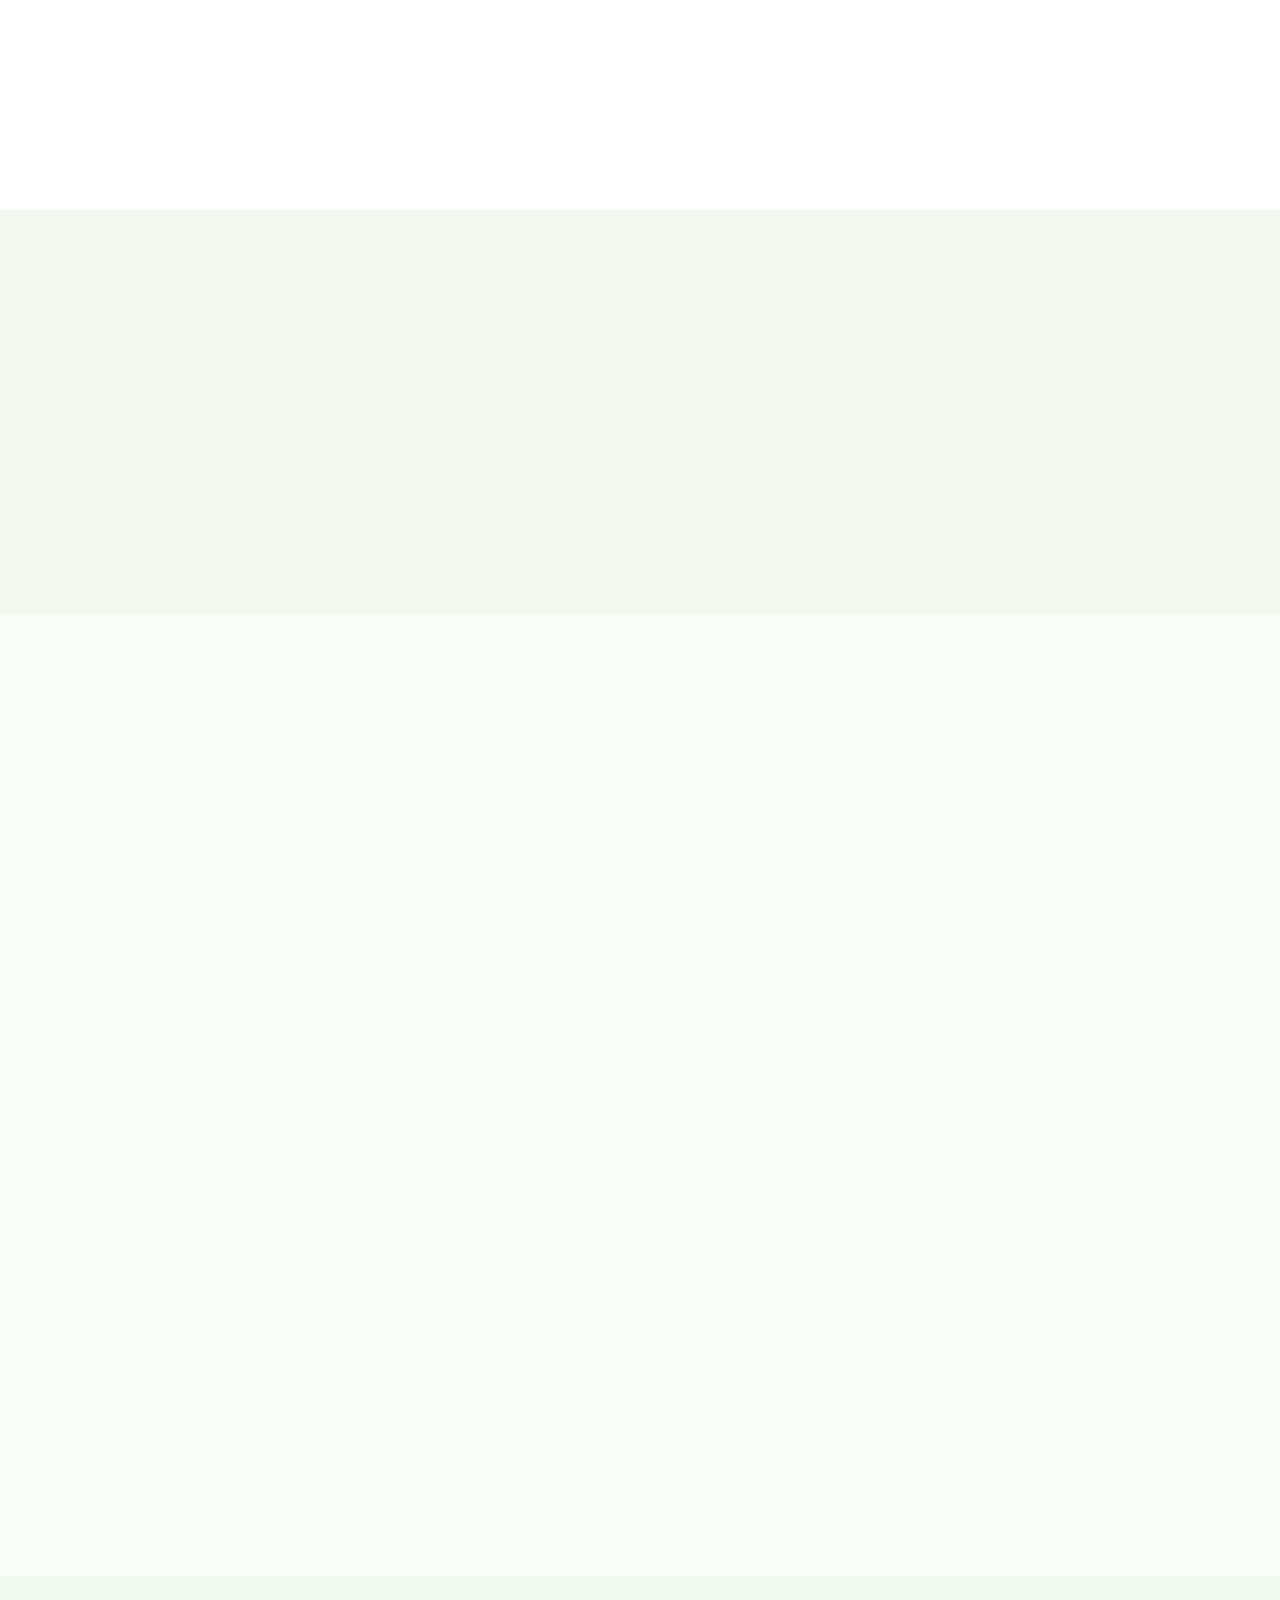
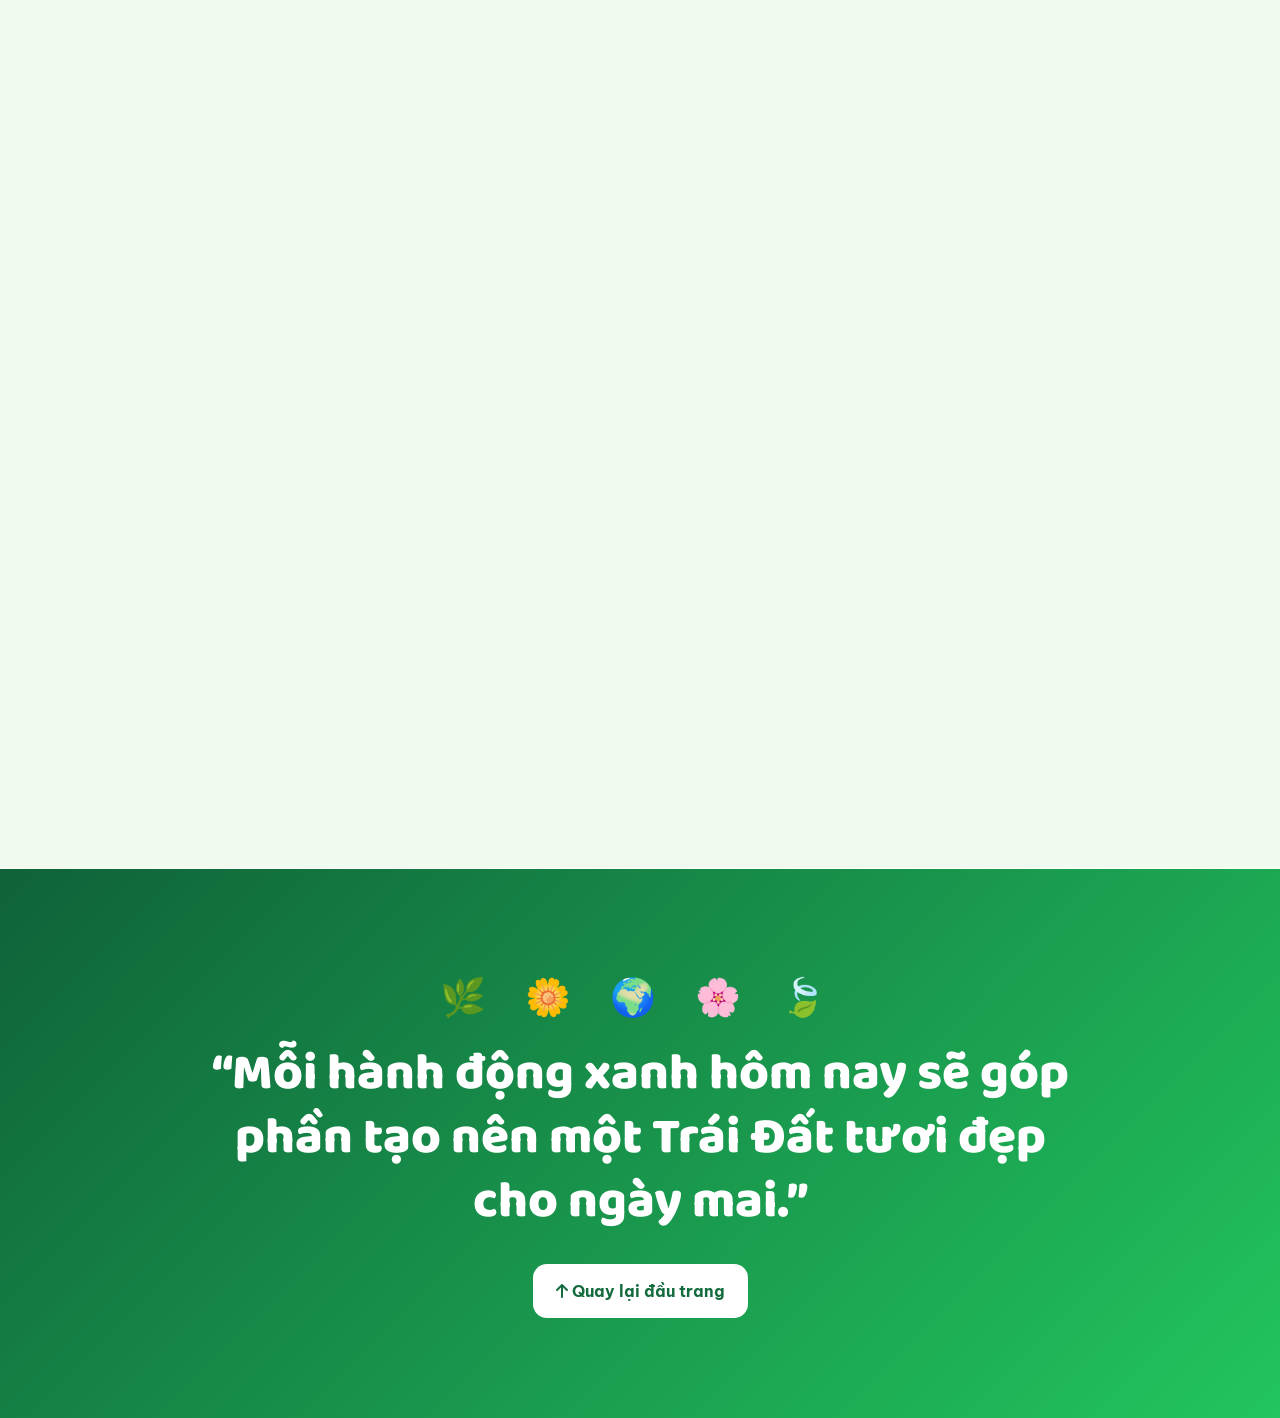
==== commit 736045e9: "ver10" ====
--- a/index.html
+++ b/index.html
@@ -30,7 +30,7 @@
   <link href="https://fonts.googleapis.com/css2?family=Baloo+2:wght@500;600;700;800&family=Be+Vietnam+Pro:wght@400;500;600;700&display=swap" rel="stylesheet">
   <link href="https://cdn.jsdelivr.net/npm/bootstrap@5.3.7/dist/css/bootstrap.min.css" rel="stylesheet">
   <link rel="stylesheet" href="https://cdnjs.cloudflare.com/ajax/libs/font-awesome/6.7.2/css/all.min.css">
-  <link rel="stylesheet" href="style.css">
+  <link rel="stylesheet" href="style.css?v=20260722-3">
 </head>
 <body>
   <div class="page-progress" id="pageProgress" aria-hidden="true"></div>
@@ -101,7 +101,7 @@
     </div><div class="journey-stats reveal"><div><i class="fa-solid fa-tree"></i><p><b class="counter" data-target="10000">0</b><span>Hành động xanh<br>đã được thực hiện</span></p></div><div><i class="fa-solid fa-book-open"></i><p><b class="counter" data-target="500">0</b><span>Bài học và hoạt động<br>hấp dẫn</span></p></div><div><i class="fa-solid fa-download"></i><p><b class="counter" data-target="300">0</b><span>Tài liệu và học liệu<br>miễn phí</span></p></div><div><i class="fa-solid fa-people-group"></i><p><b class="counter" data-target="2000">0</b><span>Đại sứ Sống Xanh<br>đã cam kết</span></p></div><span class="stats-earth">🌍</span></div></div></section>
 
     <section class="lesson-one" id="gioi-thieu">
-      <div class="lesson-one-hero"><div class="container"><nav class="lesson-breadcrumb reveal" aria-label="Đường dẫn"><a href="#trang-chu"><i class="fa-solid fa-house"></i> Trang chủ</a><i class="fa-solid fa-chevron-right"></i><span>Sống xanh là gì?</span></nav><div class="lesson-hero-grid"><div class="reveal"><span class="lesson-kicker">BÀI HỌC 01</span><h2>Sống xanh là gì?</h2><p>Sống xanh là lối sống tích cực, thân thiện với môi trường, được thể hiện qua những hành động nhỏ mỗi ngày nhằm giảm tác động xấu đến Trái Đất và hướng tới một cuộc sống bền vững hơn.</p></div><div class="lesson-hero-art reveal"><img src="assets/images/lesson1-hero-drawn.jpg" width="1696" height="960" loading="lazy" decoding="async" alt="Hai học sinh ôm Trái Đất giữa thành phố xanh"><i class="floating-leaf leaf-one">🍃</i><i class="floating-leaf leaf-two">🌿</i></div></div></div></div>
+      <div class="lesson-one-hero"><div class="container"><nav class="lesson-breadcrumb reveal" aria-label="Đường dẫn"><a href="#trang-chu"><i class="fa-solid fa-house"></i> Trang chủ</a><i class="fa-solid fa-chevron-right"></i><span>Sống xanh là gì?</span></nav><div class="lesson-hero-grid"><div class="reveal"><span class="lesson-kicker">BÀI HỌC 01</span><h2 class="balanced-title"><span>Sống xanh là gì?</span></h2><p>Sống xanh là lối sống tích cực, thân thiện với môi trường, được thể hiện qua những hành động nhỏ mỗi ngày nhằm giảm tác động xấu đến Trái Đất và hướng tới một cuộc sống bền vững hơn.</p></div><div class="lesson-hero-art reveal"><img src="assets/images/lesson1-hero-drawn.jpg" width="1696" height="960" loading="lazy" decoding="async" alt="Hai học sinh ôm Trái Đất giữa thành phố xanh"><i class="floating-leaf leaf-one">🍃</i><i class="floating-leaf leaf-two">🌿</i></div></div></div></div>
       <div class="container lesson-one-content"><div class="lesson-detail-grid">
         <article class="lesson-detail reveal"><div class="lesson-copy"><h3><b>🌱</b> 1. Khái niệm sống xanh</h3><p>Sống xanh là cách chúng ta lựa chọn những thói quen và hành động thân thiện với môi trường:</p><ul><li>Sử dụng tài nguyên hợp lý.</li><li>Hạn chế rác thải và đồ dùng một lần.</li><li>Chủ động bảo vệ thiên nhiên.</li></ul></div><div class="lesson-visual drawn-lesson-one drawn-one" role="img" aria-label="Học sinh nâng niu hành tinh xanh"></div></article>
         <article class="lesson-detail reveal"><div class="lesson-copy"><h3><b>🍃</b> 2. Vì sao cần sống xanh?</h3><ul><li>Môi trường đang bị ô nhiễm nghiêm trọng.</li><li>Tài nguyên thiên nhiên ngày càng cạn kiệt.</li><li>Biến đổi khí hậu ảnh hưởng đến cuộc sống.</li><li>Bảo vệ Trái Đất là trách nhiệm của mỗi người.</li></ul></div><div class="lesson-visual drawn-lesson-one drawn-two" role="img" aria-label="Học sinh kêu gọi hành động vì Trái Đất"></div></article>
@@ -123,7 +123,7 @@
     </section>
 
     <section class="action-lesson" id="hanh-dong">
-      <div class="action-hero"><div class="container"><nav class="lesson-breadcrumb reveal" aria-label="Đường dẫn"><a href="#trang-chu"><i class="fa-solid fa-house"></i> Trang chủ</a><i class="fa-solid fa-chevron-right"></i><span>Hành động xanh</span></nav><div class="action-hero-grid"><div class="reveal"><span class="lesson-kicker">BÀI HỌC 03</span><h2>Hành động sống xanh mỗi ngày</h2><p>Những việc làm nhỏ mỗi ngày sẽ tạo nên thay đổi lớn cho Trái Đất!</p></div><div class="action-hero-art reveal"><img src="assets/images/action-hero-drawn.jpg" width="1536" height="1024" loading="lazy" decoding="async" alt="Hai học sinh cùng Trái Đất thực hiện hành động xanh"></div></div></div></div>
+      <div class="action-hero"><div class="container"><nav class="lesson-breadcrumb reveal" aria-label="Đường dẫn"><a href="#trang-chu"><i class="fa-solid fa-house"></i> Trang chủ</a><i class="fa-solid fa-chevron-right"></i><span>Hành động xanh</span></nav><div class="action-hero-grid"><div class="reveal"><span class="lesson-kicker">BÀI HỌC 03</span><h2 class="balanced-title"><span>Hành động</span><br><span>sống xanh mỗi ngày</span></h2><p>Những việc làm nhỏ mỗi ngày sẽ tạo nên thay đổi lớn cho Trái Đất!</p></div><div class="action-hero-art reveal"><img src="assets/images/action-hero-drawn.jpg" width="1536" height="1024" loading="lazy" decoding="async" alt="Hai học sinh cùng Trái Đất thực hiện hành động xanh"></div></div></div></div>
       <div class="container action-content">
         <section class="action-zone zone-home reveal"><header><h3><i class="fa-solid fa-house"></i> 1. TẠI NHÀ</h3><p>Ngôi nhà xanh – Bắt đầu từ những thói quen nhỏ</p></header><div class="action-learning-grid">
           <article><div class="action-drawing action-home action-scene-1"></div><h4>Tiết kiệm điện</h4><p>Tắt đèn, quạt, thiết bị điện khi không sử dụng.</p></article><article><div class="action-drawing action-home action-scene-2"></div><h4>Tiết kiệm nước</h4><p>Khóa vòi nước khi không dùng, sử dụng nước hợp lý.</p></article><article><div class="action-drawing action-home action-scene-3"></div><h4>Phân loại rác</h4><p>Phân loại rác đúng cách để tái chế và giảm ô nhiễm.</p></article><article><div class="action-drawing action-home action-scene-4"></div><h4>Hạn chế đồ nhựa dùng một lần</h4><p>Ưu tiên đồ dùng tái sử dụng, thân thiện môi trường.</p></article><article><div class="action-drawing action-home action-scene-5"></div><h4>Tái sử dụng và tái chế</h4><p>Tạo đồ dùng mới từ những vật liệu đã qua sử dụng.</p></article><article><div class="action-drawing action-home action-scene-6"></div><h4>Trồng cây trong nhà</h4><p>Chăm sóc cây xanh giúp không gian sống trong lành hơn.</p></article>
@@ -139,7 +139,7 @@
     </section>
 
     <section class="sorting-lesson" id="phan-loai">
-      <div class="sorting-hero"><div class="container"><div class="sorting-hero-grid"><div class="sorting-earth reveal">🌿</div><div class="reveal"><span class="lesson-kicker">BÀI HỌC 04</span><h2>QUY TRÌNH PHÂN LOẠI RÁC</h2><p>Phân loại rác đúng cách – Việc nhỏ nhưng ý nghĩa lớn, giúp bảo vệ môi trường và xây dựng tương lai xanh!</p></div><div class="sorting-hero-art reveal"><img src="assets/images/sorting-hero-drawn.jpg" width="2048" height="1024" loading="lazy" decoding="async" alt="Trái Đất và hai học sinh vui vẻ phân loại rác"></div></div></div></div>
+      <div class="sorting-hero"><div class="container"><div class="sorting-hero-grid"><div class="sorting-earth reveal">🌿</div><div class="reveal"><span class="lesson-kicker">BÀI HỌC 04</span><h2 class="balanced-title"><span>QUY TRÌNH</span><br><span>PHÂN LOẠI RÁC</span></h2><p>Phân loại rác đúng cách – Việc nhỏ nhưng ý nghĩa lớn, giúp bảo vệ môi trường và xây dựng tương lai xanh!</p></div><div class="sorting-hero-art reveal"><img src="assets/images/sorting-hero-drawn.jpg" width="2048" height="1024" loading="lazy" decoding="async" alt="Trái Đất và hai học sinh vui vẻ phân loại rác"></div></div></div></div>
       <div class="container sorting-content">
         <h3 class="sorting-types-title reveal">3 LOẠI RÁC CẦN PHÂN LOẠI</h3>
         <div class="sorting-types">
@@ -153,13 +153,13 @@
       </div>
     </section>
 
-    <section class="section experience" id="trai-nghiem"><div class="container"><div class="learning-split reverse"><div class="sprite-illustration scene-5 reveal"></div><div class="reveal"><span class="eyebrow">Học mà chơi</span><h2>Bạn sống xanh <span>đến đâu?</span></h2><div class="eco-quiz" id="ecoQuiz"><p id="quizQuestion">Nhấn “Bắt đầu” để thử sức với 10 câu hỏi xanh.</p><div id="quizAnswers" class="quiz-answers"></div><button class="btn btn-green ripple" id="quizStart">Bắt đầu quiz</button><b id="quizScore" aria-live="polite"></b></div></div></div></div></section>
+    <section class="section experience" id="trai-nghiem"><div class="container"><div class="learning-split reverse"><div class="sprite-illustration scene-5 reveal"></div><div class="reveal"><span class="eyebrow">Học mà chơi</span><h2 class="balanced-title"><span>Bạn sống xanh</span><br><span>đến đâu?</span></h2><div class="eco-quiz" id="ecoQuiz"><p id="quizQuestion">Nhấn “Bắt đầu” để thử sức với 10 câu hỏi xanh.</p><div id="quizAnswers" class="quiz-answers"></div><button class="btn btn-green ripple" id="quizStart">Bắt đầu quiz</button><b id="quizScore" aria-live="polite"></b></div></div></div></div></section>
 
     <section class="section challenge" id="thu-thach">
       <div class="container">
         <div class="challenge-box reveal" id="challengeBox">
           <div class="row align-items-center g-4">
-            <div class="col-lg-4"><span class="eyebrow light">Thử thách dành cho bạn</span><h2>7 ngày sống xanh</h2><p>Hoàn thành một hành động mỗi ngày. Đánh dấu và cùng bạn bè tạo nên một tuần thật ý nghĩa!</p><div class="progress-wrap"><div class="d-flex justify-content-between"><span>Tiến độ của bạn</span><b id="progressText">0/7 ngày</b></div><div class="progress"><div class="progress-bar" id="challengeProgress"></div></div></div></div>
+            <div class="col-lg-4"><span class="eyebrow light">Thử thách dành cho bạn</span><h2 class="balanced-title"><span>7 ngày sống xanh</span></h2><p>Hoàn thành một hành động mỗi ngày. Đánh dấu và cùng bạn bè tạo nên một tuần thật ý nghĩa!</p><div class="progress-wrap"><div class="d-flex justify-content-between"><span>Tiến độ của bạn</span><b id="progressText">0/7 ngày</b></div><div class="progress"><div class="progress-bar" id="challengeProgress"></div></div></div></div>
             <div class="col-lg-4"><div class="challenge-photo"><img src="assets/images/thu-thach-xanh.png" alt="Hai học sinh hoàn thành thử thách sống xanh" width="1024" height="1536" loading="lazy" decoding="async"><span><i class="fa-solid fa-medal"></i> Cùng nhau hoàn thành!</span></div></div>
             <div class="col-lg-4"><div class="check-list" id="checkList"></div><button class="reset-btn" id="resetChallenge"><i class="fa-solid fa-rotate-left"></i> Làm lại thử thách</button></div>
           </div>
@@ -167,7 +167,7 @@
       </div>
     </section>
 
-    <section class="section resources" id="hoc-lieu"><div class="container"><div class="learning-split resource-hero"><div class="sprite-illustration scene-7 reveal"></div><div class="reveal"><span class="eyebrow">Bài học 07</span><h2>Kho học liệu <span>phong phú</span></h2><p>Khám phá kiến thức và lan tỏa lối sống xanh mỗi ngày qua những tài liệu trực quan.</p></div></div><div class="resource-grid"><article class="resource-card reveal"><i class="fa-solid fa-circle-play"></i><h3>Video môi trường</h3><p class="resource-desc">Phim ngắn về biến đổi khí hậu</p><a class="resource-open" href="https://www.youtube.com/watch?v=1CiHGuBUyMQ" target="_blank" rel="noopener noreferrer">Xem video <i class="fa-solid fa-arrow-up-right-from-square"></i></a></article><article class="resource-card reveal"><i class="fa-solid fa-images"></i><h3>Bộ hình ảnh</h3><p class="resource-desc">Ảnh thiên nhiên và hoạt động xanh</p><a class="resource-open" href="https://www.google.com/search?sca_esv=66db2df4ec7d59d2&amp;rlz=1C1CHBF_enVN1179VN1179&amp;sxsrf=APpeQnvQIVguy0Q726tVwz9F3F3avd4Qyg:1784390315419&amp;udm=2&amp;fbs=[base64]&amp;q=%E1%BA%A2nh+thi%C3%AAn+nhi%C3%AAn+v%C3%A0+ho%E1%BA%A1t+%C4%91%E1%BB%99ng+xanh.&amp;sa=X&amp;ved=2ahUKEwihlJD3y9yVAxVBn68BHWBBIqQQtKgLegQIFhAB&amp;biw=1536&amp;bih=730&amp;dpr=1.25" target="_blank" rel="noopener noreferrer">Xem bộ hình ảnh <i class="fa-solid fa-arrow-up-right-from-square"></i></a></article><article class="resource-card reveal"><i class="fa-solid fa-chart-simple"></i><h3>Infographic</h3><p class="resource-desc">Sơ đồ trực quan dễ hiểu</p><a class="resource-open" href="https://moitruong.net.vn/infographic-5-thoi-quen-song-xanh-giup-bao-ve-moi-truong-74747.html" target="_blank" rel="noopener noreferrer">Xem infographic <i class="fa-solid fa-arrow-up-right-from-square"></i></a></article></div></div></section>
+    <section class="section resources" id="hoc-lieu"><div class="container"><div class="learning-split resource-hero"><div class="sprite-illustration scene-7 reveal"></div><div class="reveal"><span class="eyebrow">Bài học 07</span><h2 class="balanced-title"><span>Kho học liệu</span><br><span>phong phú</span></h2><p>Khám phá kiến thức và lan tỏa lối sống xanh mỗi ngày qua những tài liệu trực quan.</p></div></div><div class="resource-grid"><article class="resource-card reveal"><i class="fa-solid fa-circle-play"></i><h3>Video môi trường</h3><p class="resource-desc">Phim ngắn về biến đổi khí hậu</p><a class="resource-open" href="https://www.youtube.com/watch?v=1CiHGuBUyMQ" target="_blank" rel="noopener noreferrer">Xem video <i class="fa-solid fa-arrow-up-right-from-square"></i></a></article><article class="resource-card reveal"><i class="fa-solid fa-images"></i><h3>Bộ hình ảnh</h3><p class="resource-desc">Ảnh thiên nhiên và hoạt động xanh</p><a class="resource-open" href="https://www.google.com/search?sca_esv=66db2df4ec7d59d2&amp;rlz=1C1CHBF_enVN1179VN1179&amp;sxsrf=APpeQnvQIVguy0Q726tVwz9F3F3avd4Qyg:1784390315419&amp;udm=2&amp;fbs=[base64]&amp;q=%E1%BA%A2nh+thi%C3%AAn+nhi%C3%AAn+v%C3%A0+ho%E1%BA%A1t+%C4%91%E1%BB%99ng+xanh.&amp;sa=X&amp;ved=2ahUKEwihlJD3y9yVAxVBn68BHWBBIqQQtKgLegQIFhAB&amp;biw=1536&amp;bih=730&amp;dpr=1.25" target="_blank" rel="noopener noreferrer">Xem bộ hình ảnh <i class="fa-solid fa-arrow-up-right-from-square"></i></a></article><article class="resource-card reveal"><i class="fa-solid fa-chart-simple"></i><h3>Infographic</h3><p class="resource-desc">Sơ đồ trực quan dễ hiểu</p><a class="resource-open" href="https://moitruong.net.vn/infographic-5-thoi-quen-song-xanh-giup-bao-ve-moi-truong-74747.html" target="_blank" rel="noopener noreferrer">Xem infographic <i class="fa-solid fa-arrow-up-right-from-square"></i></a></article></div></div></section>
 
     <section class="section pledge" id="cam-ket"><div class="container"><div class="section-heading text-center reveal"><span class="eyebrow">Bài học 08</span><h2>Trở thành <span>Đại sứ Sống Xanh</span></h2></div><div class="pledge-grid"><form class="pledge-form reveal" id="pledgeForm"><label>Họ và tên<input name="name" required maxlength="60"></label><label>Lớp<input name="class" required maxlength="20"></label><label>Trường<input name="school" required maxlength="80"></label><label>Nội dung cam kết<textarea name="pledge" required rows="4" placeholder="Em sẽ..."></textarea></label><button class="btn btn-green ripple">Gửi cam kết</button></form><div class="certificate-preview reveal" id="certificate"><div class="sprite-mini scene-8"></div><small>GIẤY CHỨNG NHẬN</small><h3>ĐẠI SỨ SỐNG XANH</h3><p>Trao tặng cho</p><b id="certificateName">Tên của bạn</b><p id="certificateMeta">Lớp · Trường</p><span>🌿 Cùng hành động vì Trái Đất 🌿</span></div></div><p class="pledge-success" id="pledgeSuccess" aria-live="polite"></p></div></section>
 
--- a/style.css
+++ b/style.css
@@ -45,10 +45,11 @@
 .author-credit i{color:var(--lime)!important}.author-credit:hover{transform:translateY(-2px);border-color:rgba(201,243,106,.45);background:rgba(201,243,106,.14)}
 @media(max-width:575px){.copyright{line-height:1.8}.footer-separator{display:none}.author-credit{margin:2px 3px}}
 
-/* Balanced title spacing while keeping the first phrase on one line. */
-.hero h1{font-size:clamp(3.1rem,5.4vw,5.3rem);line-height:.95;letter-spacing:-1.4px}
-.hero h1 span{display:inline-block}.hero h1 .hero-title-line{color:var(--dark);white-space:nowrap}.hero h1>span:not(.hero-title-line){margin-top:.08em}
-@media(max-width:575px){.hero h1{font-size:clamp(2.5rem,12.2vw,2.95rem);line-height:.95;letter-spacing:-.8px}.hero h1>span:not(.hero-title-line){margin-top:.1em}}
+/* Keep the hero title on two intentional, balanced lines at every width. */
+.hero>.container{max-width:1440px}.hero h1{width:max-content;max-width:100%;font-size:clamp(2rem,5.15vw,5.3rem);line-height:.95;letter-spacing:clamp(-1.4px,-.08vw,-.6px)}
+.hero h1 span{display:inline-block;white-space:nowrap}.hero h1 .hero-title-line{color:var(--dark)}.hero h1>span:not(.hero-title-line){margin-top:.08em}
+@media(min-width:992px){.hero .row>div:first-child{width:56%}.hero .row>div:nth-child(2){width:44%}}
+@media(max-width:575px){.hero h1{font-size:clamp(1.5rem,8.8vw,2.1rem)}.hero h1>span:not(.hero-title-line){margin-top:.1em}}
 
 /* SPA-like navigation and rendering performance */
 .page-progress{position:fixed;z-index:3000;top:0;left:0;width:0;height:3px;background:linear-gradient(90deg,var(--green),var(--lime));box-shadow:0 0 12px var(--green);transition:width .12s linear;pointer-events:none}
@@ -95,6 +96,25 @@
 /* Direction lines for the sorting infographic */
 .sorting-types{position:relative}.sorting-types:after{content:"";position:absolute;z-index:0;left:16.5%;right:16.5%;bottom:-28px;height:28px;border-left:2px dashed #9bc6a2;border-right:2px dashed #9bc6a2;border-bottom:2px dashed #9bc6a2;border-radius:0 0 18px 18px;pointer-events:none}.sorting-type{z-index:1}.sorting-game{position:relative;z-index:2}.sorting-flow{position:relative;margin-top:50px}.sorting-flow:before{content:"";position:absolute;z-index:0;left:8%;right:8%;top:30%;border-top:2px dashed #94bd9b;pointer-events:none}.sorting-flow:after{content:"";position:absolute;left:50%;bottom:-23px;height:23px;border-left:2px dashed #94bd9b;pointer-events:none}.sorting-flow>article{z-index:1;padding:5px 10px 10px;border-radius:26px;background:#fff}.sorting-flow>i{position:relative;z-index:2;width:34px;height:34px;display:grid;place-items:center;border-radius:50%;background:#fff;color:#16863f}.sorting-bottom{position:relative;margin-top:45px}.sorting-bottom:before{content:"";position:absolute;left:25%;right:25%;top:-23px;height:23px;border-top:2px dashed #94bd9b;border-left:2px dashed #94bd9b;border-right:2px dashed #94bd9b;border-radius:16px 16px 0 0;pointer-events:none}.sorting-bottom>div{position:relative}.sorting-bottom>div:first-child:before,.sorting-bottom>div:last-child:before{content:"";position:absolute;top:-9px;width:10px;height:10px;border-radius:50%;background:#16863f;box-shadow:0 0 0 4px #e6f3e4}.sorting-bottom>div:first-child:before{left:50%}.sorting-bottom>div:last-child:before{right:50%}body.dark-mode .sorting-flow>article,body.dark-mode .sorting-flow>i{background:#163427}
 @media(max-width:991px){.sorting-types:after{display:none}.sorting-flow{margin-top:28px}.sorting-flow:before,.sorting-flow:after,.sorting-bottom:before{display:none}.sorting-flow>article{border:1px dashed #94bd9b}.sorting-bottom{margin-top:22px}.sorting-bottom>div:first-child:before,.sorting-bottom>div:last-child:before{display:none}}
+
+/* Balanced lesson headings: intentional phrase breaks, never a one-word orphan. */
+.balanced-title{width:max-content;max-width:100%}
+.balanced-title>span{display:inline-block;white-space:nowrap}
+.lesson-one-hero>.container,.action-hero>.container,.sorting-hero>.container{max-width:1440px}
+.lesson-hero-grid{grid-template-columns:1fr 1.15fr}
+.lesson-hero-grid h2.balanced-title{font-size:clamp(2rem,4.4vw,5.2rem)}
+.action-hero-grid{grid-template-columns:1fr 1.1fr}
+.action-hero-grid h2.balanced-title{font-size:clamp(1.8rem,3.7vw,4.5rem)}
+.sorting-hero-grid{grid-template-columns:.35fr 2fr .8fr}
+.sorting-hero h2.balanced-title{margin-inline:auto;font-size:clamp(1.8rem,4vw,4.3rem)}
+.learning-split h2.balanced-title{font-size:clamp(1.8rem,4.1vw,4rem)}
+.learning-split h2.balanced-title>span:first-child{color:var(--dark)}
+.learning-split h2.balanced-title>span:last-child{color:var(--green)}
+.resource-hero h2.balanced-title>span:first-child{color:var(--dark)}
+.resource-hero h2.balanced-title>span:last-child{color:var(--green)}
+.challenge-box h2.balanced-title{font-size:clamp(1.9rem,3vw,3.2rem);letter-spacing:-.02em}
+@media(max-width:991px){.lesson-hero-grid,.action-hero-grid{grid-template-columns:1fr}.lesson-hero-grid h2.balanced-title,.action-hero-grid h2.balanced-title{font-size:clamp(1.75rem,7vw,3.8rem)}}
+@media(max-width:600px){.lesson-hero-grid h2.balanced-title,.action-hero-grid h2.balanced-title,.sorting-hero h2.balanced-title,.learning-split h2.balanced-title{font-size:clamp(1.5rem,8vw,2.5rem)}.challenge-box h2.balanced-title{font-size:clamp(1.75rem,8vw,2.5rem)}}
 .resource-open{display:inline-flex;align-items:center;gap:9px;text-decoration:none}.resource-open:hover{color:#fff;transform:translateY(-2px);box-shadow:0 8px 18px rgba(21,128,61,.24)}.resource-open i{font-size:.7rem}
 .resource-desc{min-height:72px;margin:8px 0 20px;color:#60736a;font-size:.88rem;line-height:1.6}body.dark-mode .resource-desc{color:#c8dace}
 .navbar .nav-link{position:relative}.navbar .nav-link:not(.nav-cta):after{content:"";position:absolute;left:.55rem;right:.55rem;bottom:2px;height:2px;border-radius:2px;background:var(--green);transform:scaleX(0);transform-origin:center;transition:transform .25s ease}.navbar .nav-link:not(.nav-cta).active:after{transform:scaleX(1)}.navbar .nav-cta.active{background:#0d6f42!important;box-shadow:0 7px 18px rgba(23,139,87,.28)}
